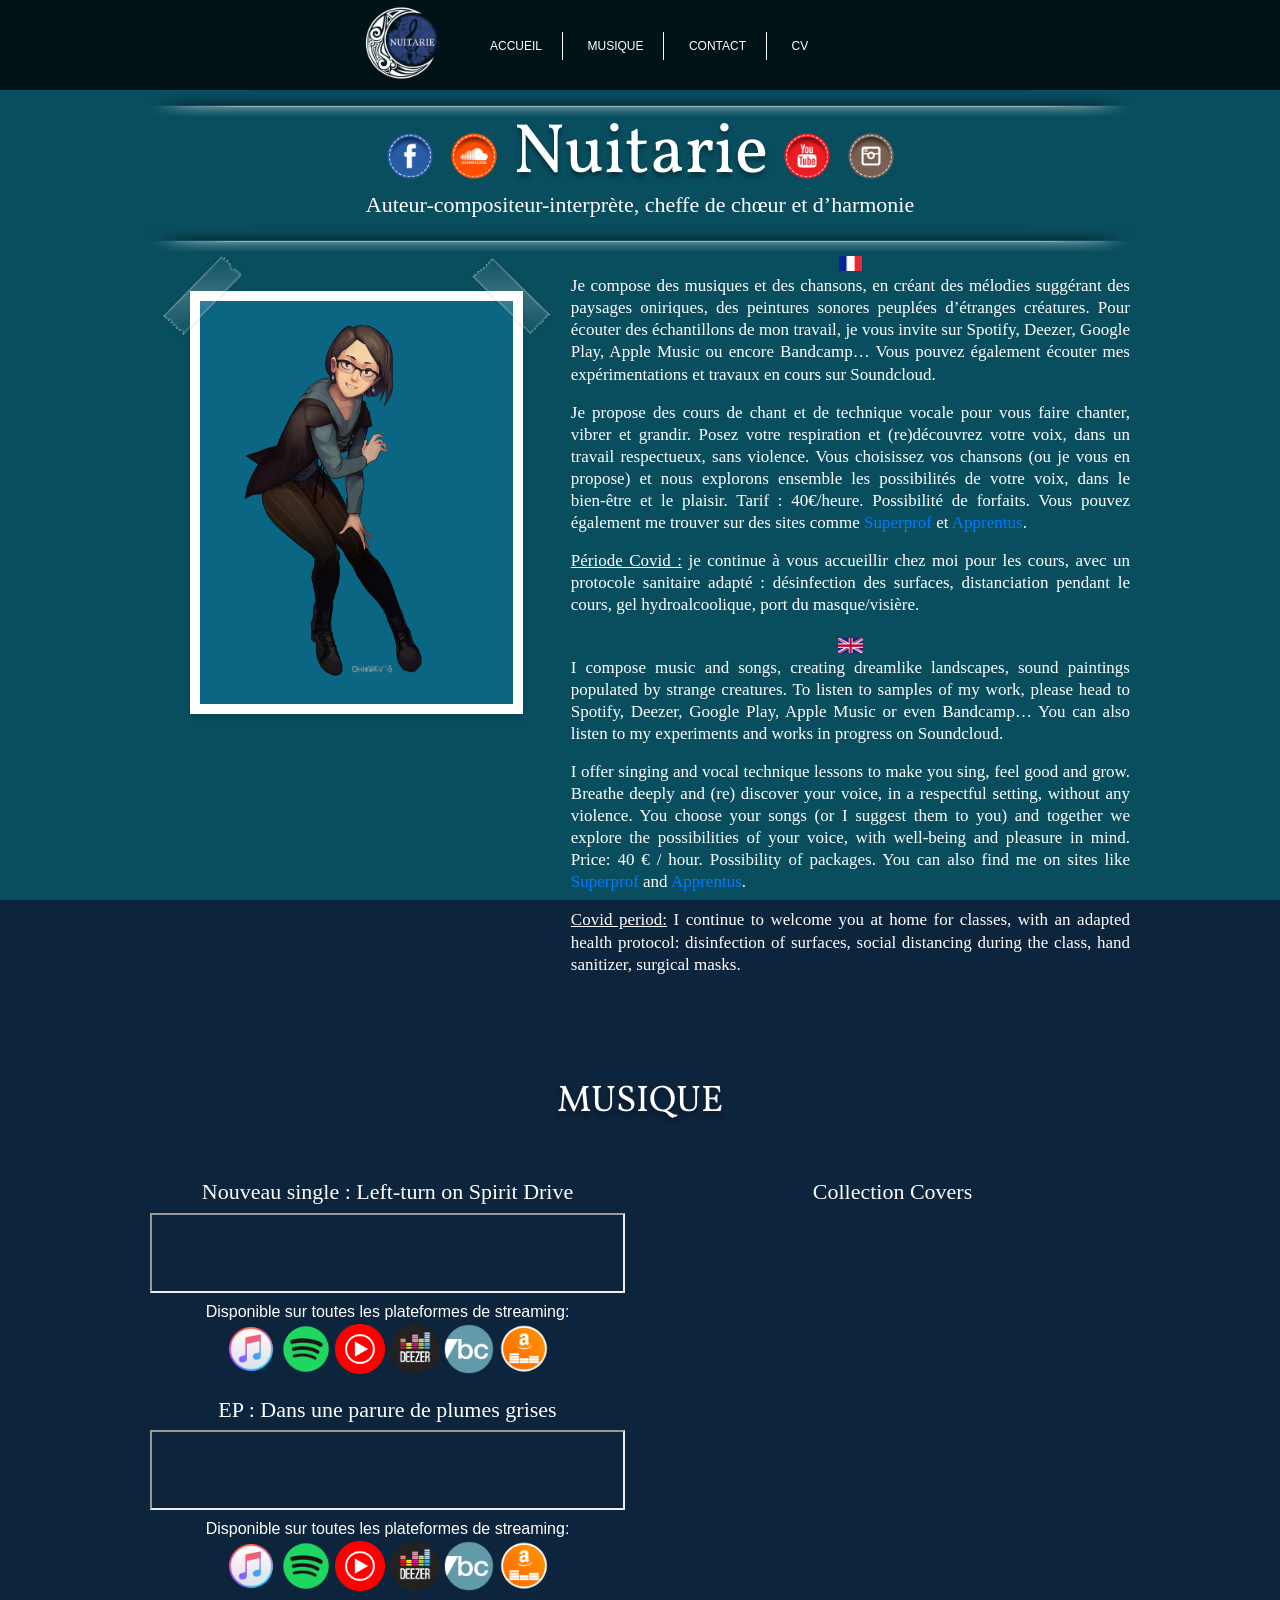
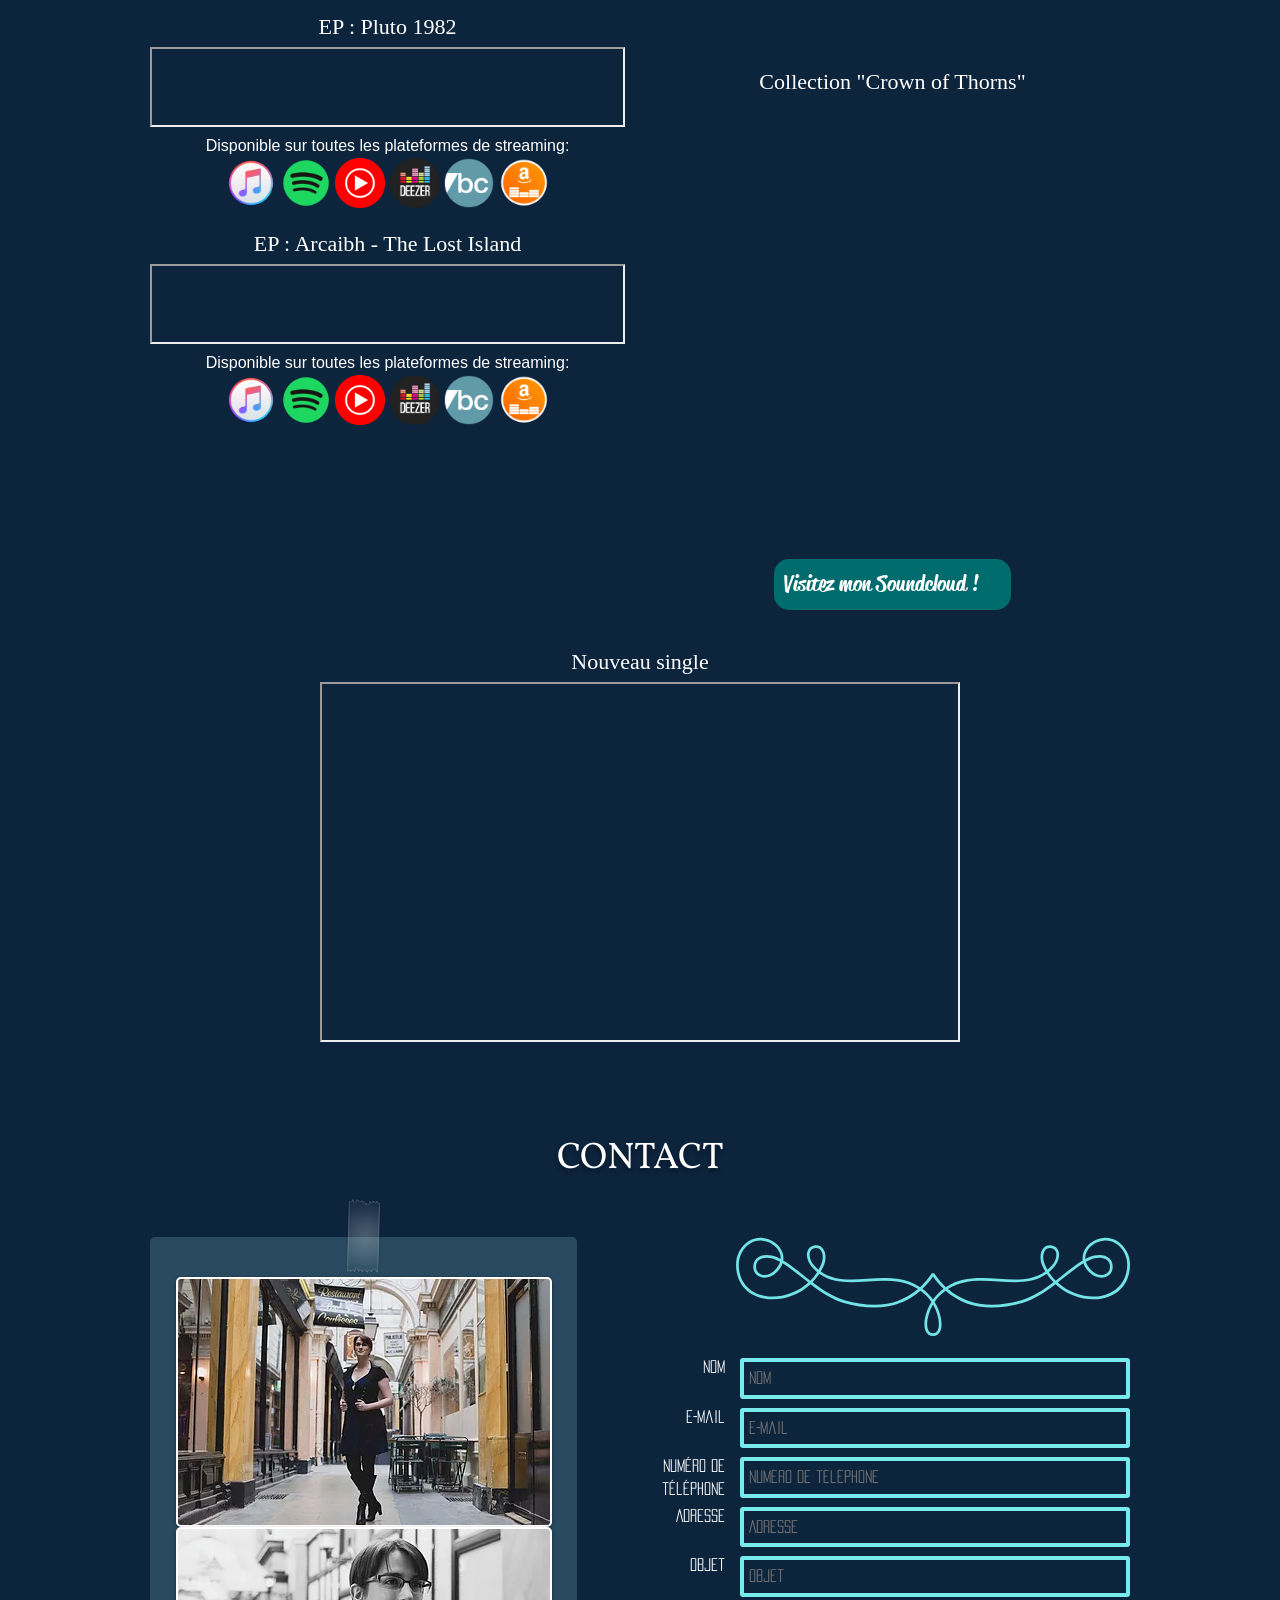
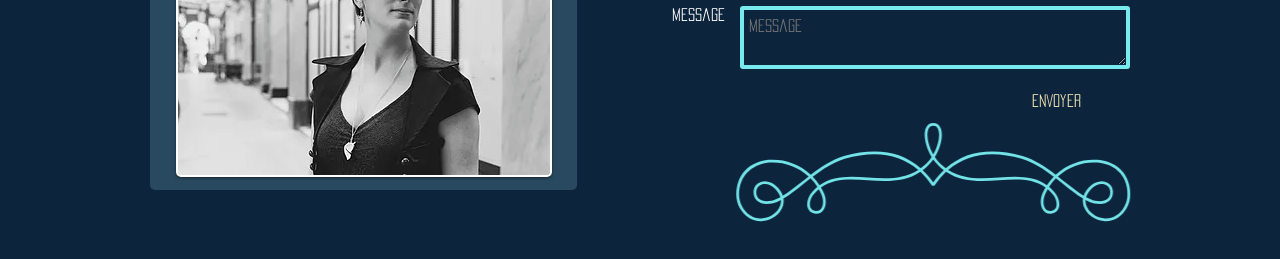
==== index.html @ c76d8396 "new: update page with 2021 information" ====
<!DOCTYPE html>
<html lang="fr">
  <head>
    <meta charset="utf-8">
    <title>Nuitarie - Auteur, compositrice, interprète, cheffe de chœur et d’harmonie</title>
    <!-- icon -->
    <link rel="icon" href="images/logo.png" />
    <!-- fonts -->
    <link rel="stylesheet" href="fonts.css">
    <link href="https://fonts.googleapis.com/css?family=Vollkorn&display=swap" rel="stylesheet">
    <!-- bootstrap -->
    <link href="https://cdnjs.cloudflare.com/ajax/libs/twitter-bootstrap/4.0.0-beta/css/bootstrap.css" rel="stylesheet"/>
    <script src="https://ajax.googleapis.com/ajax/libs/jquery/3.2.1/jquery.min.js"></script>
    <script src="https://cdnjs.cloudflare.com/ajax/libs/popper.js/1.12.3/umd/popper.min.js"></script>
    <script src="https://cdnjs.cloudflare.com/ajax/libs/twitter-bootstrap/4.0.0-beta/js/bootstrap.min.js"></script>
    <!-- style -->
    <link rel="stylesheet" href="site.css">
  </head>

  <body>
    <!-- BACKGROUND -->
    <div id="background"> 
      <video loop="loop" autoplay preload="auto" muted="">
        <source src="video.mp4">
      </video>
      <!-- Overlay to change video color -->
      <div class="overlay"></div>
    </div>

    <!-- HEADER -->
    <header id="header">
      <div class="header">
        <!-- title (logo) -->
        <div class="title">
          <!-- Logo -->
          <div class="logo"></div>
        </div>

        <nav>
          <div>
            <a class="nav" href="#home">ACCUEIL</a>
            <a class="nav" href="#music">MUSIQUE</a>
            <a class="nav" href="#contact">CONTACT</a>
            <a class="nav nav_last" href="" data-toggle="modal" data-target="#cv-modal">CV</a>
            <!--<a class="nav nav" href="#contact">CONTACT</a>-->
            <!--<a class="nav nav_last" href="" data-toggle="modal" data-target="#cours-modal">COURS DE CHANT</a>-->
          </div>
        </nav>
      </div>
    </header>

    <!-- BODY -->
    <div id="body">
      <!--- HOMEPAGE -->
      <div class="page" id="home">
        <hr>
        <h1>
          <a href="http://www.facebook.com/nuitarie" target="_blank">
            <img class="social-icon" alt="Facebook Social Icon" src="images/facebook.png">
          </a>
          <a href="https://soundcloud.com/nuitarie" target="_blank">
            <img class="social-icon" alt="SoundCloud Social Icon" src="images/soundcloud.png">
          </a>
          Nuitarie
          <a href="https://youtube.com/user/miracleworkerking" target="_blank">
            <img class="social-icon" alt="YouTube Icon" src="images/youtube.png">
          </a>
          <a href="https://instagram.com/nuitarie" target="_blank">
            <img class="social-icon" alt="Instagram Icon" src="images/instagram.png">
          </a>
        </h1>
        <h3>Auteur-compositeur-interprète, cheffe de chœur et d’harmonie</h3>
        <hr>
        <div class="row">
          <div class="col-md-5">
            <div title="Avatar réalisé par PirateCashoo" style="padding-top: 40px; padding-left: 40px;">
              <div class="avatar">
                <img alt="Nuitarie" src="images/nuitarie.png" height="100%">
              </div>
              <div class="avatar-scotch-left"></div>
              <div class="avatar-scotch-right"></div>
            </div>
          </div>
          <div class="col-md-7">
            <center><img alt="fr" src="images/fr.png" height="15"></center>
            <p>Je compose des musiques et des chansons, en créant des mélodies suggérant des paysages oniriques, des peintures sonores peuplées d’étranges créatures. Pour écouter des échantillons de mon travail, je vous invite sur Spotify, Deezer, Google Play, Apple Music ou encore Bandcamp… Vous pouvez également écouter mes expérimentations et travaux en cours sur Soundcloud.</p>

            <p>Je propose des cours de chant et de technique vocale pour vous faire chanter, vibrer et grandir. Posez votre respiration et (re)découvrez votre voix, dans un travail respectueux, sans violence. Vous choisissez vos chansons (ou je vous en propose) et nous explorons ensemble les possibilités de votre voix, dans le bien-être et le plaisir. Tarif : 40€/heure. Possibilité de forfaits. Vous pouvez également me trouver sur des sites comme <a href="https://www.superprof.fr/professeure-chant-huningue-donne-cours-chant-musique-specialite-musiques-actuelles.html">Superprof</a> et <a href="https://www.apprentus.fr/cours-particuliers/huningue/art-musique/solfege/singing-lessons-modern-music-vocal-coachin">Apprentus</a>.</p>
            <p><u>Période Covid :</u> je continue à vous accueillir chez moi pour les cours, avec un protocole sanitaire adapté : désinfection des surfaces, distanciation pendant le cours, gel hydroalcoolique, port du masque/visière.</p>
            <center><img alt="en" src="images/en.png" height="15"></center>
            <p>I compose music and songs, creating dreamlike landscapes, sound paintings populated by strange creatures. To listen to samples of my work, please head to Spotify, Deezer, Google Play, Apple Music or even Bandcamp… You can also listen to my experiments and works in progress on Soundcloud.</p>
            <p>I offer singing and vocal technique lessons to make you sing, feel good and grow. Breathe deeply and (re) discover your voice, in a respectful setting, without any violence. You choose your songs (or I suggest them to you) and together we explore the possibilities of your voice, with well-being and pleasure in mind. Price: 40 € / hour. Possibility of packages. You can also find me on sites like <a href="https://www.superprof.fr/professeure-chant-huningue-donne-cours-chant-musique-specialite-musiques-actuelles.html">Superprof</a> and <a href="https://www.apprentus.fr/cours-particuliers/huningue/art-musique/solfege/singing-lessons-modern-music-vocal-coachin">Apprentus</a>.</p>

             <p><u>Covid period:</u> I continue to welcome you at home for classes, with an adapted health protocol: disinfection of surfaces, social distancing during the class, hand sanitizer, surgical masks.</p>
          </div>
        </div>
      </div>

      <!--- MUSIC -->
      <div class="page" id="music">
        <h2>MUSIQUE</h2>
        <div class="row">
          <div class="col-md-6">
            <h3>Nouveau single : Left-turn on Spirit Drive</h3>
            <iframe src="https://open.spotify.com/embed?uri=spotify:track:2X0S6AJkY3b5uBPedlK0Sv&theme=white" width="475" height="80" frameborder="1" allowtransparency="true" allow="encrypted-media"></iframe>
            <center>
              Disponible sur toutes les plateformes de streaming:<br>
              <a href="https://music.apple.com/fr/album/left-turn-on-spirit-drive-single/1590537885">
                <img alt="ITunes" src="images/itunes.png" width="50px" height="50px">
              </a>
              <a href="https://open.spotify.com/track/2X0S6AJkY3b5uBPedlK0Sv">
                <img alt="Spotify" src="images/spotify.png" width="50px" height="50px">
              </a>
              <a href="https://music.youtube.com/watch?v=D-Bt3MdRLa8">
                <img alt="YouTube Music" src="images/youtube-music.png" width="50px" height="50px">
              </a>
              <a href="https://www.deezer.com/fr/album/265920272">
                <img alt="Deezer" src="images/deezer.png" width="50px" height="50px">
              </a>
              <a href="https://nuitarie.bandcamp.com/track/left-turn-on-spirit-drive">
                <img alt="Bandcamp" src="images/bandcamp.png" width="50px" height="50px">
              </a>
              <a href="https://www.amazon.com/dp/B09JKNRKFW/">
                <img alt="Amazon Music" src="images/amazon.png" width="50px" height="50px">
              </a>
            </center>
            <br>
            <h3>EP : Dans une parure de plumes grises</h3>
            <iframe src="https://open.spotify.com/embed?uri=spotify:album:5xyY8kfnR0Ol3n7wZlBhJm&theme=white" width="475" height="80" frameborder="1" allowtransparency="true" allow="encrypted-media"></iframe>
            <center>
              Disponible sur toutes les plateformes de streaming:<br>
              <a href="https://music.apple.com/fr/album/dans-une-parure-de-plumes-grises-ep/1519531914">
                <img alt="ITunes" src="images/itunes.png" width="50px" height="50px">
              </a>
              <a href="https://open.spotify.com/album/5xyY8kfnR0Ol3n7wZlBhJm">
                <img alt="Spotify" src="images/spotify.png" width="50px" height="50px">
              </a>
              <a href="https://music.youtube.com/playlist?list=OLAK5uy_mMh3gpKuw8WHR3BP-GJD-ZRCOOg518gKM">
                <img alt="YouTube Music" src="images/youtube-music.png" width="50px" height="50px">
              </a>
              <a href="https://www.deezer.com/fr/album/155768242">
                <img alt="Deezer" src="images/deezer.png" width="50px" height="50px">
              </a>
              <a href="https://nuitarie.bandcamp.com/album/dans-une-parure-de-plumes-grises">
                <img alt="Bandcamp" src="images/bandcamp.png" width="50px" height="50px">
              </a>
              <a href="https://www.amazon.com/gp/product/B08BJ68B8C/">
                <img alt="Amazon Music" src="images/amazon.png" width="50px" height="50px">
              </a>
            </center>
            <br>
            <h3>EP : Pluto 1982</h3>
            <iframe src="https://open.spotify.com/embed?uri=spotify:album:03zexZdmhijf31yIxVBt80&theme=white" width="475" height="80" frameborder="1" allowtransparency="true" allow="encrypted-media"></iframe>
            <center>
              Disponible sur toutes les plateformes de streaming:<br>
              <a href="https://music.apple.com/fr/album/pluto-1982-single/1454810119">
                <img alt="ITunes" src="images/itunes.png" width="50px" height="50px">
              </a>
              <a href="https://open.spotify.com/album/03zexZdmhijf31yIxVBt80">
                <img alt="Spotify" src="images/spotify.png" width="50px" height="50px">
              </a>
              <a href="https://music.youtube.com/playlist?list=OLAK5uy_kVUC7PsSWZQiDYGpmx9gMfLCPaCjgdqcE">
                <img alt="YouTube Music" src="images/youtube-music.png" width="50px" height="50px">
              </a>
              <a href="https://www.deezer.com/fr/album/88805322">
                <img alt="Deezer" src="images/deezer.png" width="50px" height="50px">
              </a>
              <a href="https://nuitarie.bandcamp.com/album/pluto-1982">
                <img alt="Bandcamp" src="images/bandcamp.png" width="50px" height="50px">
              </a>
              <a href="https://www.amazon.com/Pluto-1982-Nuitarie/dp/B07P6RM67M">
                <img alt="Amazon Music" src="images/amazon.png" width="50px" height="50px">
              </a>
            </center>
            <br>
            <h3>EP : Arcaibh - The Lost Island</h3>
            <iframe src="https://open.spotify.com/embed?uri=spotify:album:7vbRXRZjBaFZHhxzicrio2&theme=white" width="475" height="80" frameborder="1" allowtransparency="true" allow="encrypted-media"></iframe>
            <center>
              Disponible sur toutes les plateformes de streaming:<br>
              <a href="https://itunes.apple.com/fr/album/arcaibh-the-lost-island-ep/1365507014">
                <img alt="ITunes" src="images/itunes.png" width="50px" height="50px">
              </a>
              <a href="https://open.spotify.com/album/7vbRXRZjBaFZHhxzicrio2">
                <img alt="Spotify" src="images/spotify.png" width="50px" height="50px">
              </a>
              <a href="https://music.youtube.com/playlist?list=OLAK5uy_nzJ5J1vmqc4EnRW-qCRx5YOsFp9mQd6Vc">
                <img alt="YouTube Music" src="images/youtube-music.png" width="50px" height="50px">
              </a>
              <a href="https://www.deezer.com/fr/album/60096292">
                <img alt="Deezer" src="images/deezer.png" width="50px" height="50px">
              </a>
              <a href="https://nuitarie.bandcamp.com/album/arcaibh-the-lost-island">
                <img alt="Bandcamp" src="images/bandcamp.png" width="50px" height="50px">
              </a>
              <a href="https://www.amazon.fr/Arcaibh-Lost-Island-Nuitarie/dp/B07BSRR1M2">
                <img alt="Amazon Music" src="images/amazon.png" width="50px" height="50px">
              </a>
            </center>
          </div>
          <div class="col-md-6">
            <h3>Collection Covers</h3>
            <iframe width="100%" height="450" scrolling="no" frameborder="no" allow="autoplay" src="https://w.soundcloud.com/player/?url=https%3A//api.soundcloud.com/playlists/576955974&color=%23ff5500&auto_play=false&hide_related=false&show_comments=true&show_user=true&show_reposts=false&show_teaser=true"></iframe>
            <h3>Collection "Crown of Thorns"</h3>
            <iframe width="100%" height="450" scrolling="no" frameborder="no" allow="autoplay" src="https://w.soundcloud.com/player/?url=https%3A//api.soundcloud.com/playlists/929180185&color=%23ff5500&auto_play=false&hide_related=false&show_comments=true&show_user=true&show_reposts=false&show_teaser=true"></iframe>
            <a href="https://soundcloud.com/nuitarie" target="_blank" class="soundcloud-button">Visitez mon Soundcloud !</a>
          </div>
        </div>
        <div class="row">
          <div class="col-md-12 covers">
            <h3>Nouveau single</h3>
            <div>
              <iframe class="youtube" src="https://www.youtube.com/embed/gut6V-6oPI8" allowfullscreen=""></iframe>
            </div>
          </div>
        </div>
      </div>

      <!--- CONTACT -->
      <div class="page" id="contact">
        <h2>CONTACT</h2>
        <div class="row">
          <div class="col-md-6">
            <div class="contact-photos-frame">
              <div class="contact-photo">
                <img alt="Photo 1" src="images/photo1.png">
              </div>
              <div class="contact-photo">
                <img alt="Photo 2" src="images/photo2.png">
              </div>
              <div class="contact-photos-scotch"></div>
            </div>
          </div>
          <div class="col-md-6">
            <div class="rosace">
              <img src="images/rosace.svg" alt="Rosace">
            </div>
            <div class="contact-form">
              <form method="post" action="https://formspree.io/contact@nuitarie.eu">
                <ul>
                  <li>
                    <label>Nom</label>
                    <input type="text" name="Nom" placeholder="Nom">
                  </li>
                  <li>
                    <label>E-mail</label>
                    <input type="text" name="E-mail" placeholder="E-mail">
                  </li>
                  <li>
                    <label>Numéro de téléphone</label>
                    <input type="tel" name="Numéro de téléphone" placeholder="Numéro de téléphone" >
                  </li>
                  <li>
                    <label>Adresse</label>
                    <input type="text" name="Adresse" placeholder="Adresse">
                  </li>
                  <li>
                    <label>Objet</label>
                    <input type="text" name="Objet" placeholder="Objet">
                  </li>
                  <li>
                    <label>Message</label>
                    <textarea name="Message" placeholder="Message"></textarea>
                  </li>
                  <li>
                    <input type="submit" value="Envoyer">
                  </li>
                </ul>
              </form>
            </div>
            <div class="rosace" style="transform: rotate(180deg) translateZ(0px); clear: both;">
                <img src="images/rosace.svg" alt="Rosace">
            </div>
          </div>
        </div>
      </div>
    </div>

    <!-- Modal -->
    <div class="container">
      <div class="modal fade" id="cv-modal" tabindex="-1" role="dialog" aria-labelledby="cvModalLabel" aria-hidden="true">
        <div class="modal-dialog" role="document">
          <div class="modal-content">
            <div class="modal-header">
              <h5 class="modal-title" id="cvModalLabel"></h5>
              <button type="button" class="close" data-dismiss="modal" aria-label="Close">
                <span aria-hidden="true">&times;</span>
              </button>
            </div>
            <div class="modal-body">
              <h3>CV</h3>
              <div class="container">
                <iframe src="cv.pdf" width="100%" height="480" frameborder="1"></iframe>
              </div>
            </div>
          </div>
        </div>
      </div>
    </div>

    <div class="container">
      <div class="modal fade" id="cours-modal" tabindex="-1" role="dialog" aria-labelledby="coursModalLabel" aria-hidden="true">
        <div class="modal-dialog" role="document">
          <div class="modal-content">
            <div class="modal-header">
              <h5 class="modal-title" id="coursModalLabel"></h5>
              <button type="button" class="close" data-dismiss="modal" aria-label="Close">
                <span aria-hidden="true">&times;</span>
              </button>
            </div>
            <div class="modal-body">
              <h3>
                Cours de chant
                <br>
                Technique et coaching vocal en musiques actuelles
              </h3>
              <div class="container">
                <div class="row">
                  <div class="col-md-8 nopadding"><img src="images/modal4.jpg"></div>
                  <div class="col-md-4 nopadding">
                    <div class="short-div nopadding"><img src="images/modal2.jpg"></div>
                    <div class="short-div nopadding"><img src="images/modal3.jpg"></div>
                  </div>
                </div>
                <div class="row">
                  <div class="col-md-4 nopadding"><img src="images/modal1.jpg"></div>
                  <div class="col-md-8 padding30">
                    <h5>Épanouissez votre chant !</h5>
                    <p>
                    Je vous propose des cours de chant et de technique vocale, où je
                    privilégie la motivation et le plaisir, donc la pratique de chansons
                    choisies par les élèves ou que je propose pour fournir un support
                    actuel et dynamique. À partir de ce terreau adapté à chacun, on
                    construit ensemble une pratique rigoureuse et permettant de
                    s’épanouir et de se développer.<br>
                    Diplômée d’un Master des Métiers de l’Enseignement, j’ai suivi les
                    cours du Studio des Variétés à Paris. Je préside le groupe vocal
                    <a href="http://negitachi.fr" target="_blank">Negitachi</a>, chœur de
                    référence pour le répertoire geek en région parisienne. J’interviens
                    également dans <a href="http://www.ecoledemusiqueallegria.eu/" target="_blank">
                    l’école de musique Allegria</a> (Pascale Tachot) à
                    Neuilly-sur-Seine.
                    </p>
                    <p>
                    Tarif : 50€ de l’heure (CESU accepté).<br>
                    Les cours peuvent également être collectifs (jusqu’à 3 élèves), et les
                    tarifs s’adaptent. Des forfaits sont également possibles.<br>
                    Contactez-moi pour en savoir plus !<br>
                    <a href="mailto:contact@nuitarie.eu">contact@nuitarie.eu</a>
                    </p>
                  </div>
                </div>
              </div>
            </div>
          </div>
        </div>
      </div>
    </div>
  </body>
</html>
---- fonts.css ----
@font-face {
  font-family: "Pacifica-W00-Condensed";
  src: url("fonts/6849614c-986c-45b1-a1a7-39c891759bb9.woff") format("woff");
}

@font-face {
  font-family: "Droid-Serif-W01-Regular";
  src: url("fonts/83ae2051-dcdd-4931-9946-8be747a40d00.woff") format("woff");
}

@font-face {
  font-family: "ReklameScriptW00-Medium";
  src: url("fonts/05b176f5-c622-4c35-af98-c0c056dd5b66.woff") format("woff");
}

@font-face {
  font-family: "ReklameScriptW00-Medium";
  src: url("fonts/05b176f5-c622-4c35-af98-c0c056dd5b66.woff") format("woff");
}

@font-face {
  font-family: "GlacialIndifference-Regular"
  src: url("fonts/GlacialIndifference-Regular.otf") format("truetype");
}
---- site.css ----
body {
  font-family: Arial, Helvetica, sans-serif;
  color: white;
  background-color: #0d243d;
}

#background {
  position: fixed;
  left: 0px;
  top: 0px;
  height: 100%;
  width:100%;
}

#background div.overlay {
  object-fit: cover;
  position:absolute;
  top:0;
  width:100%;
  height:100%;
  background-color:rgba(2, 176, 173, 0.3);
}

#background video {
  object-fit:cover;
  position: absolute;
  left: 0px;
  top: 0px;
  background-attachement: fixed;
  width: 100%;
  height: 100%;
}

#header {
  position: fixed;
  top: 0px;
  left: 0px;
  right: 0px;
  height: 90px;
  background-color: rgba(0, 0, 0, 0.75);
  z-index: 9999;
}

#header div.header {
  position: relative;
  margin-left: auto;
  margin-right: auto;
  width: 980px;
  height: 90px;
}

#header div.title {
  left: 200px;
  position: absolute;
  top: 8px;
}

#header h2 {
  font-style: normal;
  font-variant-ligatures: normal;
  font-variant-caps: normal;
  font-variant-numeric: normal;
  font-weight: normal;
  font-stretch: normal;
  font-size: 25px;
  font-family: 'Vollkorn', serif;
  position: absolute;
  left: 37px;
  top: 22px;
}

header div.logo {
  background-image: url(images/logo.png);
  background-size: contain;
  background-repeat: no-repeat;
  background-color:transparent;
  position:absolute;
  top:-15px;
  right:0;
  bottom:0;
  left:0;
  width: 100px;
  height: 100px;
}

nav {
  left: 320px;
  position: absolute;
  top: 32px;
}

nav>div {
  left: 150px;
  display: inline-block;
}

a.nav {
  color: white;
  text-decoration: none;
  display: inherit;
  border-right: 1px solid white;
  padding-top: 2px;
  padding-bottom: 2px;
  font-style: normal;
  font-variant-ligatures: normal;
  font-variant-caps: normal;
  font-variant-numeric: normal;
  font-weight: normal;
  font-stretch: normal;
  font-size: 12px;
  font-family: "Open Sans", sans-serif;
  padding-left: 20px;
  padding-right: 20px;
  padding-top: 5px;
  padding-bottom: 5px;
}

a.nav_last {
  border-right: 0px;
}

#body {
  width: 980px;
  height: auto;
  position: relative;
  margin-top: 0px;
  margin-right: auto;
  margin-bottom: 0px;
  margin-left: auto;
}

#body hr {
  position: relative;
  background-image: url(images/fade_line.png);
  background-position: 0 -29px;
  height: 25px;
  margin: 0 100px;
}

#body hr:before {
  position: absolute;
  display: inline-block;
  background-image: url(images/fade_line.png);
  background-position: 0px 0px;
  left: -100px;
  width: 100px;
  height: 25px;
  content: "";
}

#body hr:after {
  position: absolute;
  display: inline-block;
  background-image: url(images/fade_line.png);
  background-position: 100% 0px;
  width: 100px;
  right: -100px;
  height: 25px;
  content: "";
}

#body h1 {
  font-style: normal;
  font-variant-ligatures: normal;
  font-variant-caps: normal;
  font-variant-numeric: normal;
  font-weight: normal;
  font-stretch: normal;
  font-size: 70px;
  font-family: 'Vollkorn', serif;
  
  margin: 0px;
  line-height: 1.1em;
  text-align: center;
  text-shadow: rgba(0, 0, 0, 0.4) 0px 4px 5px;
}

#body h1 a {
  text-decoration: none;
}

.social-icon {
  width: 50px;
  height: 50px;
}

#body h3 {
  font-style: normal;
  font-variant-ligatures: normal;
  font-variant-caps: normal;
  font-variant-numeric: normal;
  font-weight: normal;
  font-stretch: normal;
  font-size: 22px;
  line-height: 1.1em;
  font-family:GlacialIndifference-Regular;

  margin-top: 0px;
  text-align:center;
}

#body h4 {
  text-decoration:underline;
  color:#A4F3F6;
  font-style: normal;
  font-variant-ligatures: normal;
  font-variant-caps: normal;
  font-variant-numeric: normal;
  font-weight: bold;
  font-stretch: normal;
  font-size: 16px;
  line-height: 1.3em;
  font-family: "Open Sans", sans-serif;
}

#body h6 {
  text-align:center;
  font-style: normal;
  font-variant-ligatures: normal;
  font-variant-caps: normal;
  font-variant-numeric: normal;
  font-weight: bold;
  font-stretch: normal;
  font-size: 18px;
  line-height: 1.3em;
  padding-top: 50px;
  margin-bottom: 50px;
  font-family:GlacialIndifference-Regular;
}

#body p {
  text-align:justify;
  font-family: GlacialIndifference-Regular;
  font-style: normal;
  font-variant-ligatures: normal;
  font-variant-caps: normal;
  font-variant-numeric: normal;
  font-weight: normal;
  font-stretch: normal;
  font-size: 17px;
  line-height: 1.3em;
}

div.page h2 {
  text-align: center;
  font-size: 37px;
  text-shadow: rgba(0, 0, 0, 0.4) 0px 4px 5px;
  font-family: 'Vollkorn', serif;
  font-style: normal;
  font-variant-ligatures: normal;
  font-variant-caps: normal;
  font-variant-numeric: normal;
  font-weight: normal;
  font-stretch: normal;
  line-height: 1.1em;
  padding-bottom: 50px;
}

div.page {
  min-height: calc(100vh - 90px);
  padding-top: 90px;
}

.avatar {
  display:block;
  border-radius:0;
  box-shadow:0 2px 5px rgba(0, 0, 0, 0.15);
  overflow:hidden;
  border:10px solid rgba(255, 255, 255, 1);
  position:relative;
  width: 333px;
  height: 423px;
  background-color: rgba(13, 130, 170, 0.47);
}
.avatar-scotch-left {
  position:relative;
  display:inline-block;
  background-image:url(images/scotchl.png);
  background-repeat:no-repeat;
  width:85px;
  height:86px;
  left:-30px;
  top: -460px;
}
.avatar-scotch-right {
  position:relative;
  display:inline-block;
  background-image:url(images/scotchr.png);
  background-repeat:no-repeat;
  width:85px;
  height:86px;
  top:-460px;
  right:-30px;
  left: 190px;
}

.soundcloud-button {
  display: block;
  padding: 10px;
  border-radius: 15px;
  transition: border-color 0.4s ease 0s, background-color 0.4s ease 0s;
  background: rgba(0, 108, 109, 1) url(images/shiny1button_bg.png) 50% 50% repeat-x;
  border: solid rgba(0, 77, 78, 1) 0px;
  width: 50%;
  margin-left: auto;
  margin-right: auto;
  font: normal normal normal 22px/1.4em reklamescriptw00-medium,cursive;
  color: white;
}

.covers {
  padding-top: 40px;
}

.covers div {
  text-align:center;
  margin-right:auto;
  margin-left:auto;
}

iframe.youtube {
  width: 50vw;
  height: 28.125vw;
}

iframe.soundcloud {
  width: 100%;
  height: 152px;
}

.game {
  display: block;
  border-radius: 0;
  border: 2px solid rgba(255, 255, 255, 1);
  position: relative;
  transform: rotate(25deg) translateZ(0px);
  width: 262px;
  margin-top: 60px;
  margin-left: 80px;
}

.game-scotch-left {
  position: absolute;
  display: inline-block;
  background-image: url(images/scotchl.png);
  background-repeat: no-repeat;
  width: 85px;
  height: 86px;
  top: -20px;
  left: -30px;
}

.game-scotch-right {
  position: absolute;
  display: inline-block;
  background-image: url(images/scotchr.png);
  background-repeat: no-repeat;
  width: 85px;
  height: 86px;
  top: -20px;
  right: -30px;
}

.link {
  display: block;
  box-shadow: 0 2px 5px rgba(0, 0, 0, 0.15);
  border: 2px solid rgba(255, 255, 255, 1);
  border-radius: calc(0px - 2px);
  transform: rotate(335deg) translateZ(0px);
  margin-left: 80px;
  background-color: rgba(24, 90, 16, 0.52);
  position:relative;
  width: 147px;
  height:179px;
}

.link-scotch-left {
  position: absolute;
  display: inline-block;
  background-image: url(images/scotchl.png);
  background-repeat: no-repeat;
  width: 85px;
  height: 86px;
  top: -20px;
  left: -30px;
}

.link-scotch-right {
  position: absolute;
  display: inline-block;
  background-image: url(images/scotchr.png);
  background-repeat: no-repeat;
  width: 85px;
  height: 86px;
  top: -20px;
  right: -30px;
}


.contact-photos-scotch {
  position: absolute;
  display: inline-block;
  background: url(images/scotchvertical.png) no-repeat;
  width: 42px;
  height: 86px;
  top: -43px;
  left: 50%;
  margin-left: -21px;
}

.contact-photos-frame {
  border: 0px solid rgba(50, 65, 88, 1);
  background-color: rgba(164, 243, 246, 0.18);
  border-radius: 5px;
  width: 427px;
  position: absolute;
  height: 553px;
  padding-top: 40px;
  padding-bottom: 20px;
}

.contact-photo {
  display: block;
  border-radius: 5px;
  box-shadow: 0 1px 3px rgba(0, 0, 0, 0.5);
  background-color: rgba(255, 255, 255, 1);
  border: 2px solid rgba(255, 255, 255, 1);
  overflow: hidden;
  position: relative;
  width: 376px;
  height: 250px;
  margin-left: auto;
  margin-right: auto;
}

.rosace {
  margin-left: auto;
  margin-right: 0px;
  width: 83%
}

.rosace img {
  width: 100%;
}

/* Form */
.contact-form {
  margin-top: 20px;
  margin-bottom: 40px;
}

.contact-form ul {
  display: table;
  vertical-align: top;
  width: 100%;
  padding-left: 0px;
}

.contact-form li {
  display: table-row;
  min-width: 100%;
}

.contact-form input, .contact-form textarea {
  -webkit-appearance: none;
  -moz-appearance: none;
  border: 4px solid rgba(118, 234, 237, 1);
  box-sizing: border-box;
  color: #FFFFFF;
  border-radius: 3px;
  background-color: transparent;
  font: normal normal normal 16px/1.4em pacifica-w00-condensed,fantasy;
  padding: 5px;
  width: 100%;
  margin: 2px 0 7px 0;
}

.contact-form label {
  box-sizing: border-box;
  color: #FFFFFF;
  font: normal normal normal 16px/1.4em pacifica-w00-condensed,fantasy;
  display: table-cell;
  vertical-align: top;
  width: 85px;
  padding: 0 15px 5px 0;
  text-align: right;
}

.contact-form input[type="submit"] {
  border-radius: 3px;
  background-color: transparent;
  font: normal normal normal 16px/1.4em pacifica-w00-condensed,fantasy;
  border: 0;
  color: #F7EAB3;
  cursor: pointer;
  display: inline-block;
  max-width: 35%;
  padding: 5px;
  vertical-align: top;
  position: absolute;
  right: 0;
  white-space: nowrap;
}

.contact-form span {
  padding-right: 10px;
}

#cv-modal {
  top: 100px;
}

#cv-modal .modal-header {
  padding: 5px;
}

#cv-modal .modal-dialog {
  width: 980px;
  max-width: unset;
}

#cv-modal .modal-body {
  color: black;
  border: 1px solid black;
  margin: 10px;
  padding: 10px;
}

#cv-modal .modal-body h3 {
  width: 100%;
  color: white;
  background: radial-gradient(at top, #05dee6, #065778);
  text-align: center;
  padding: 30px;
  font-family: 'Vollkorn', serif;
}

#cv-modal .modal-body img {
  width: 100%;
}

#cv-modal .modal-body .nopadding {
  padding: 0px;
}

#cv-modal .modal-body .padding30 {
  padding: 30px;
}

#cours-modal {
  top: 100px;
}

#cours-modal .modal-header {
  padding: 5px;
}

#cours-modal .modal-dialog {
  width: 980px;
  max-width: unset;
}

#cours-modal .modal-body {
  color: black;
  border: 1px solid black;
  margin: 10px;
  padding: 10px;
}

#cours-modal .modal-body h3 {
  width: 100%;
  color: white;
  background: radial-gradient(at top, #05dee6, #065778);
  text-align: center;
  padding: 30px;
  font-family: pacifica-w00-condensed,fantasy;
}

#cours-modal .modal-body img {
  width: 100%;
}

#cours-modal .modal-body .nopadding {
  padding: 0px;
}

#cours-modal .modal-body .padding30 {
  padding: 30px;
}
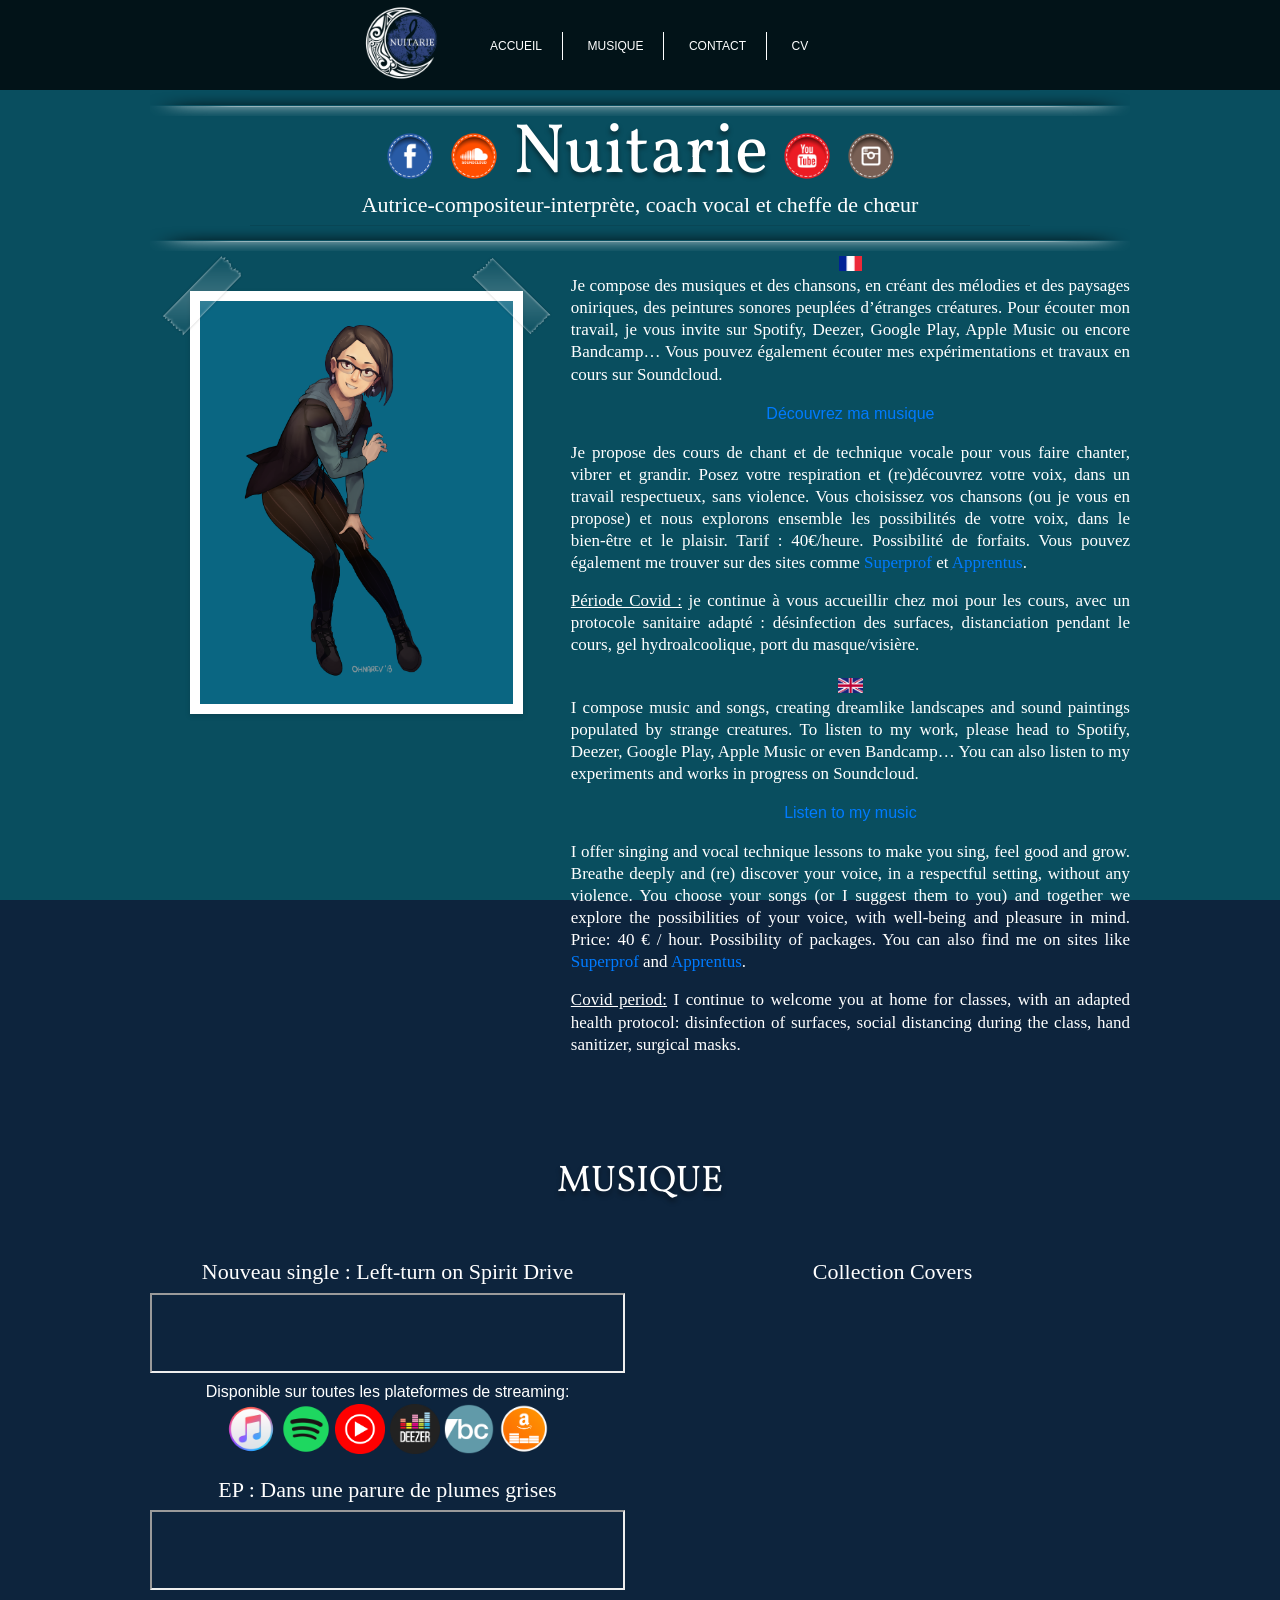
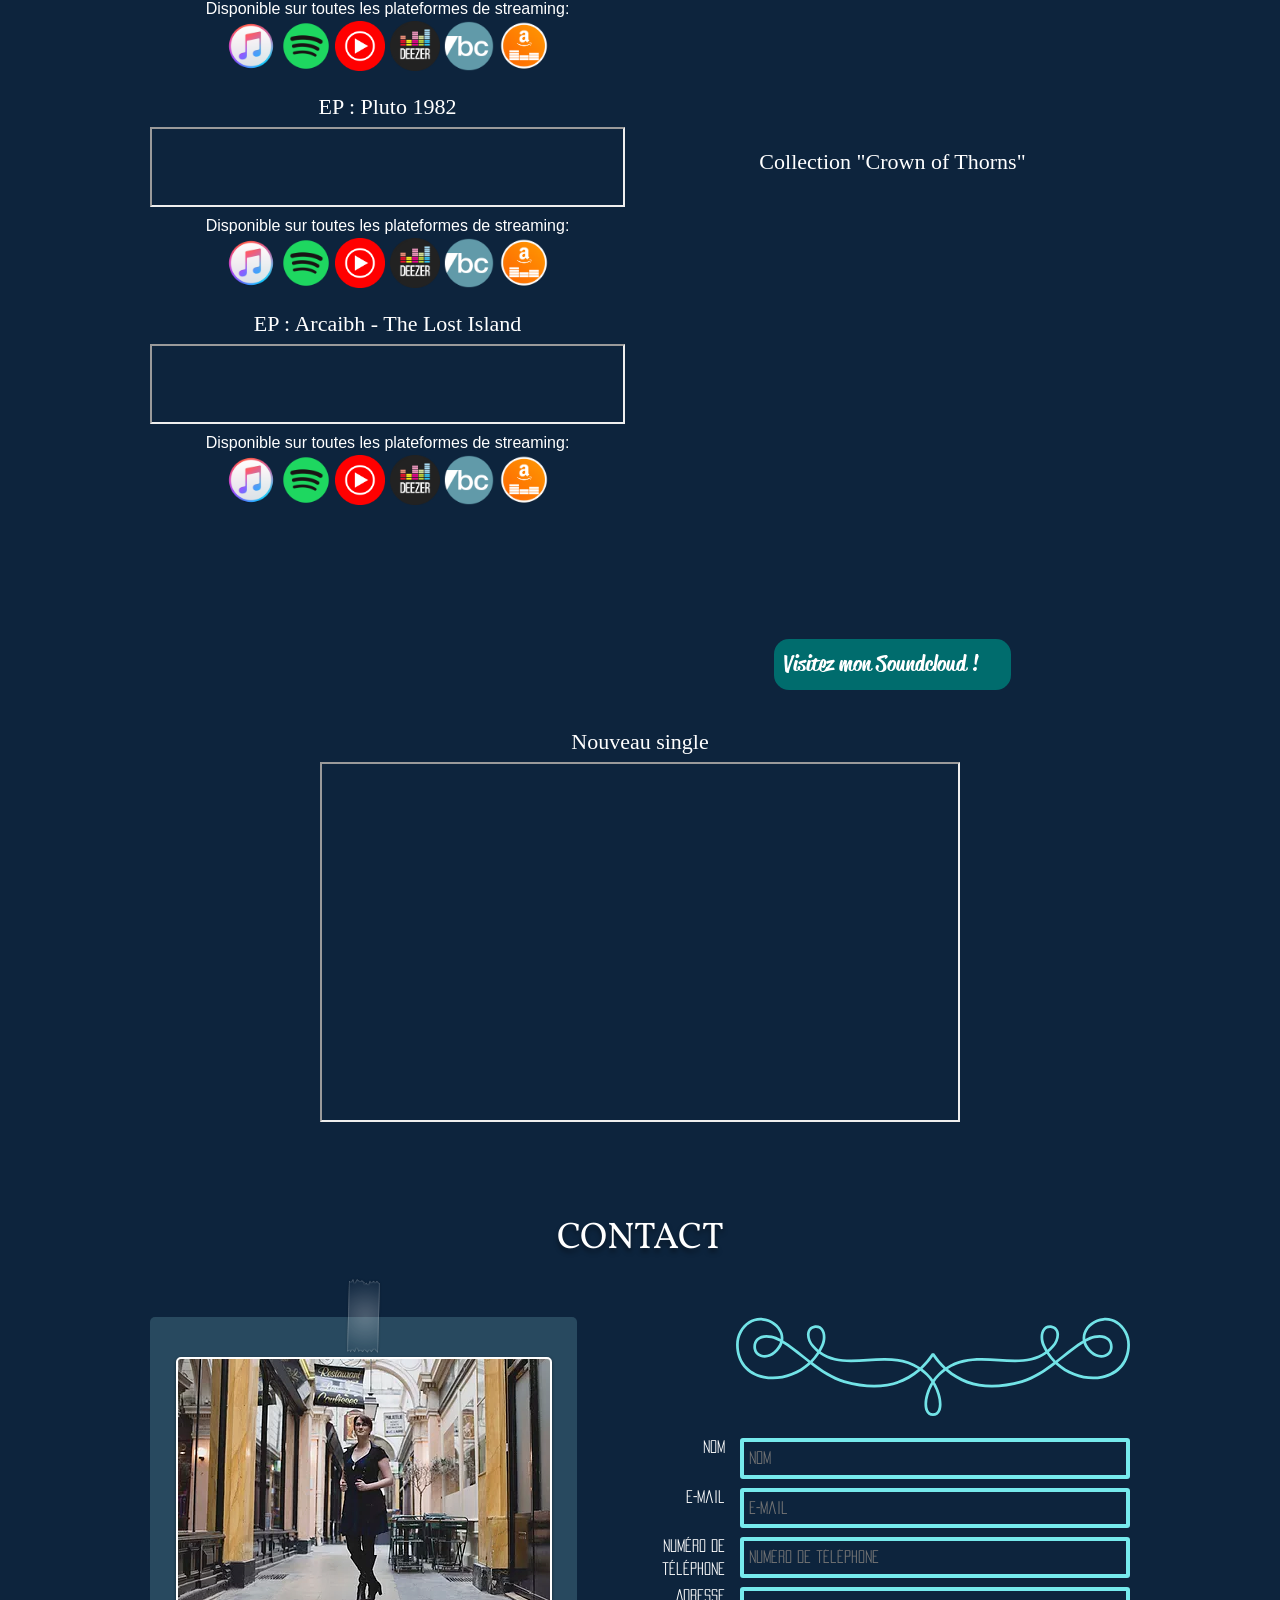
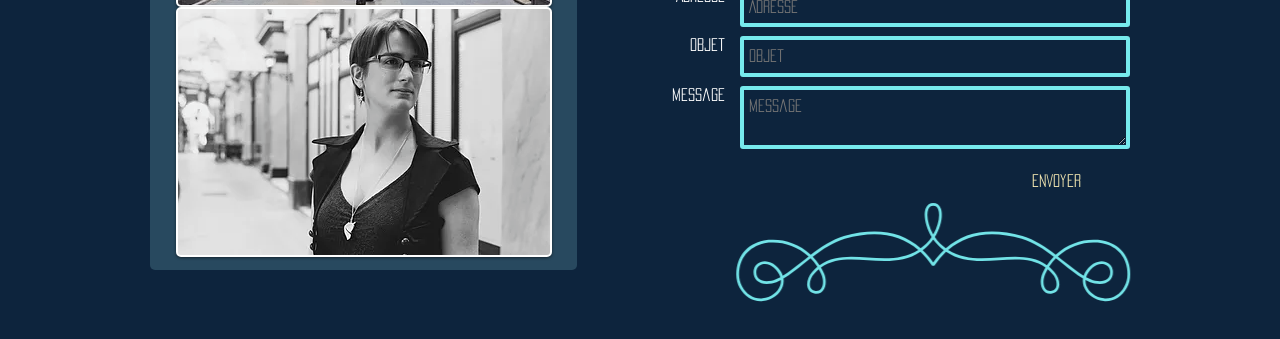
==== commit 38017e24: "fix: a few paragraphs" ====
--- a/index.html
+++ b/index.html
@@ -2,7 +2,7 @@
 <html lang="fr">
   <head>
     <meta charset="utf-8">
-    <title>Nuitarie - Auteur, compositrice, interprète, cheffe de chœur et d’harmonie</title>
+    <title>Nuitarie - Autrice, compositrice, interprète, coach vocal et cheffe de chœur</title>
     <!-- icon -->
     <link rel="icon" href="images/logo.png" />
     <!-- fonts -->
@@ -69,7 +69,7 @@
             <img class="social-icon" alt="Instagram Icon" src="images/instagram.png">
           </a>
         </h1>
-        <h3>Auteur-compositeur-interprète, cheffe de chœur et d’harmonie</h3>
+        <h3>Autrice-compositeur-interprète, coach vocal et cheffe de chœur</h3>
         <hr>
         <div class="row">
           <div class="col-md-5">
@@ -83,12 +83,14 @@
           </div>
           <div class="col-md-7">
             <center><img alt="fr" src="images/fr.png" height="15"></center>
-            <p>Je compose des musiques et des chansons, en créant des mélodies suggérant des paysages oniriques, des peintures sonores peuplées d’étranges créatures. Pour écouter des échantillons de mon travail, je vous invite sur Spotify, Deezer, Google Play, Apple Music ou encore Bandcamp… Vous pouvez également écouter mes expérimentations et travaux en cours sur Soundcloud.</p>
-
+            <p>Je compose des musiques et des chansons, en créant des mélodies et des paysages oniriques, des peintures sonores peuplées d’étranges créatures. Pour écouter mon travail, je vous invite sur Spotify, Deezer, Google Play, Apple Music ou encore Bandcamp… Vous pouvez également écouter mes expérimentations et travaux en cours sur Soundcloud.</p>
+            <p><center><a href="#music">Découvrez ma musique</a></center></p>
             <p>Je propose des cours de chant et de technique vocale pour vous faire chanter, vibrer et grandir. Posez votre respiration et (re)découvrez votre voix, dans un travail respectueux, sans violence. Vous choisissez vos chansons (ou je vous en propose) et nous explorons ensemble les possibilités de votre voix, dans le bien-être et le plaisir. Tarif : 40€/heure. Possibilité de forfaits. Vous pouvez également me trouver sur des sites comme <a href="https://www.superprof.fr/professeure-chant-huningue-donne-cours-chant-musique-specialite-musiques-actuelles.html">Superprof</a> et <a href="https://www.apprentus.fr/cours-particuliers/huningue/art-musique/solfege/singing-lessons-modern-music-vocal-coachin">Apprentus</a>.</p>
             <p><u>Période Covid :</u> je continue à vous accueillir chez moi pour les cours, avec un protocole sanitaire adapté : désinfection des surfaces, distanciation pendant le cours, gel hydroalcoolique, port du masque/visière.</p>
+
             <center><img alt="en" src="images/en.png" height="15"></center>
-            <p>I compose music and songs, creating dreamlike landscapes, sound paintings populated by strange creatures. To listen to samples of my work, please head to Spotify, Deezer, Google Play, Apple Music or even Bandcamp… You can also listen to my experiments and works in progress on Soundcloud.</p>
+            <p>I compose music and songs, creating dreamlike landscapes and sound paintings populated by strange creatures. To listen to my work, please head to Spotify, Deezer, Google Play, Apple Music or even Bandcamp… You can also listen to my experiments and works in progress on Soundcloud.</p>
+            <p><center><a href="#music">Listen to my music</a></center></p>
             <p>I offer singing and vocal technique lessons to make you sing, feel good and grow. Breathe deeply and (re) discover your voice, in a respectful setting, without any violence. You choose your songs (or I suggest them to you) and together we explore the possibilities of your voice, with well-being and pleasure in mind. Price: 40 € / hour. Possibility of packages. You can also find me on sites like <a href="https://www.superprof.fr/professeure-chant-huningue-donne-cours-chant-musique-specialite-musiques-actuelles.html">Superprof</a> and <a href="https://www.apprentus.fr/cours-particuliers/huningue/art-musique/solfege/singing-lessons-modern-music-vocal-coachin">Apprentus</a>.</p>
 
              <p><u>Covid period:</u> I continue to welcome you at home for classes, with an adapted health protocol: disinfection of surfaces, social distancing during the class, hand sanitizer, surgical masks.</p>
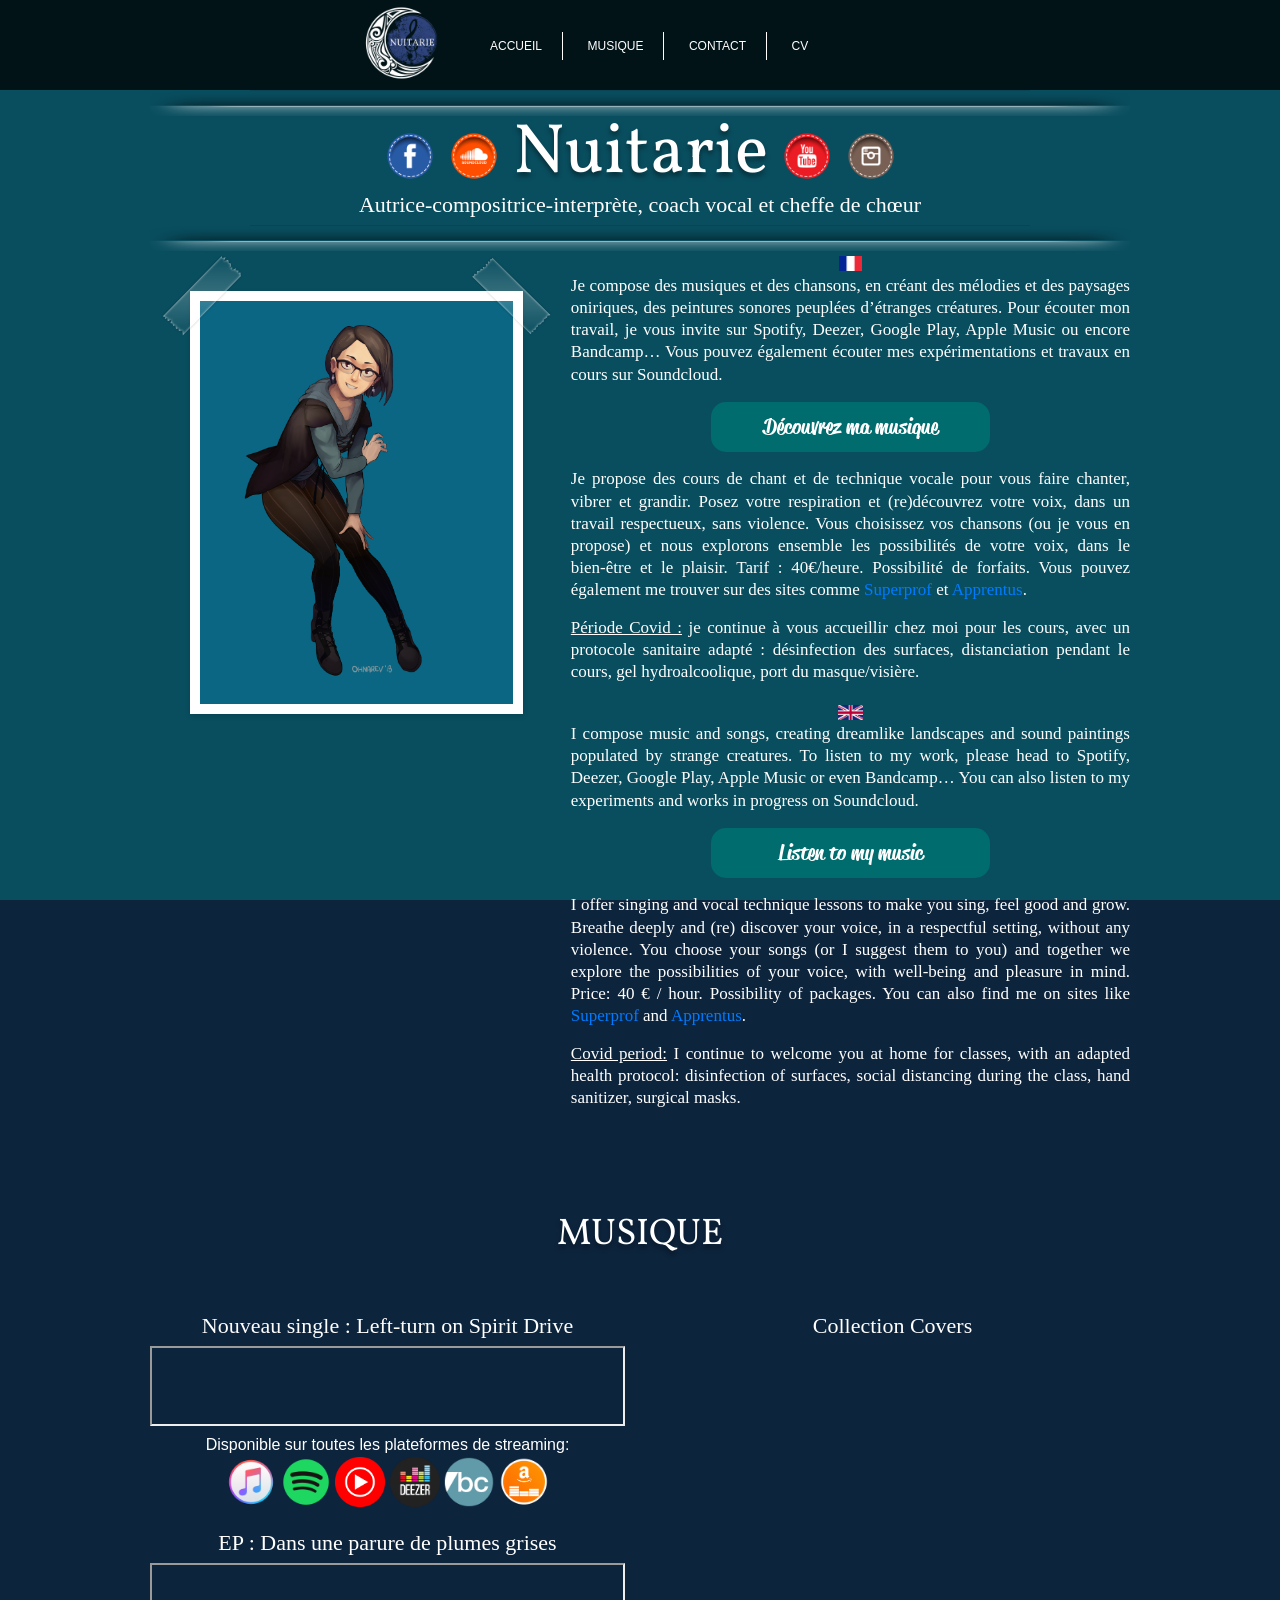
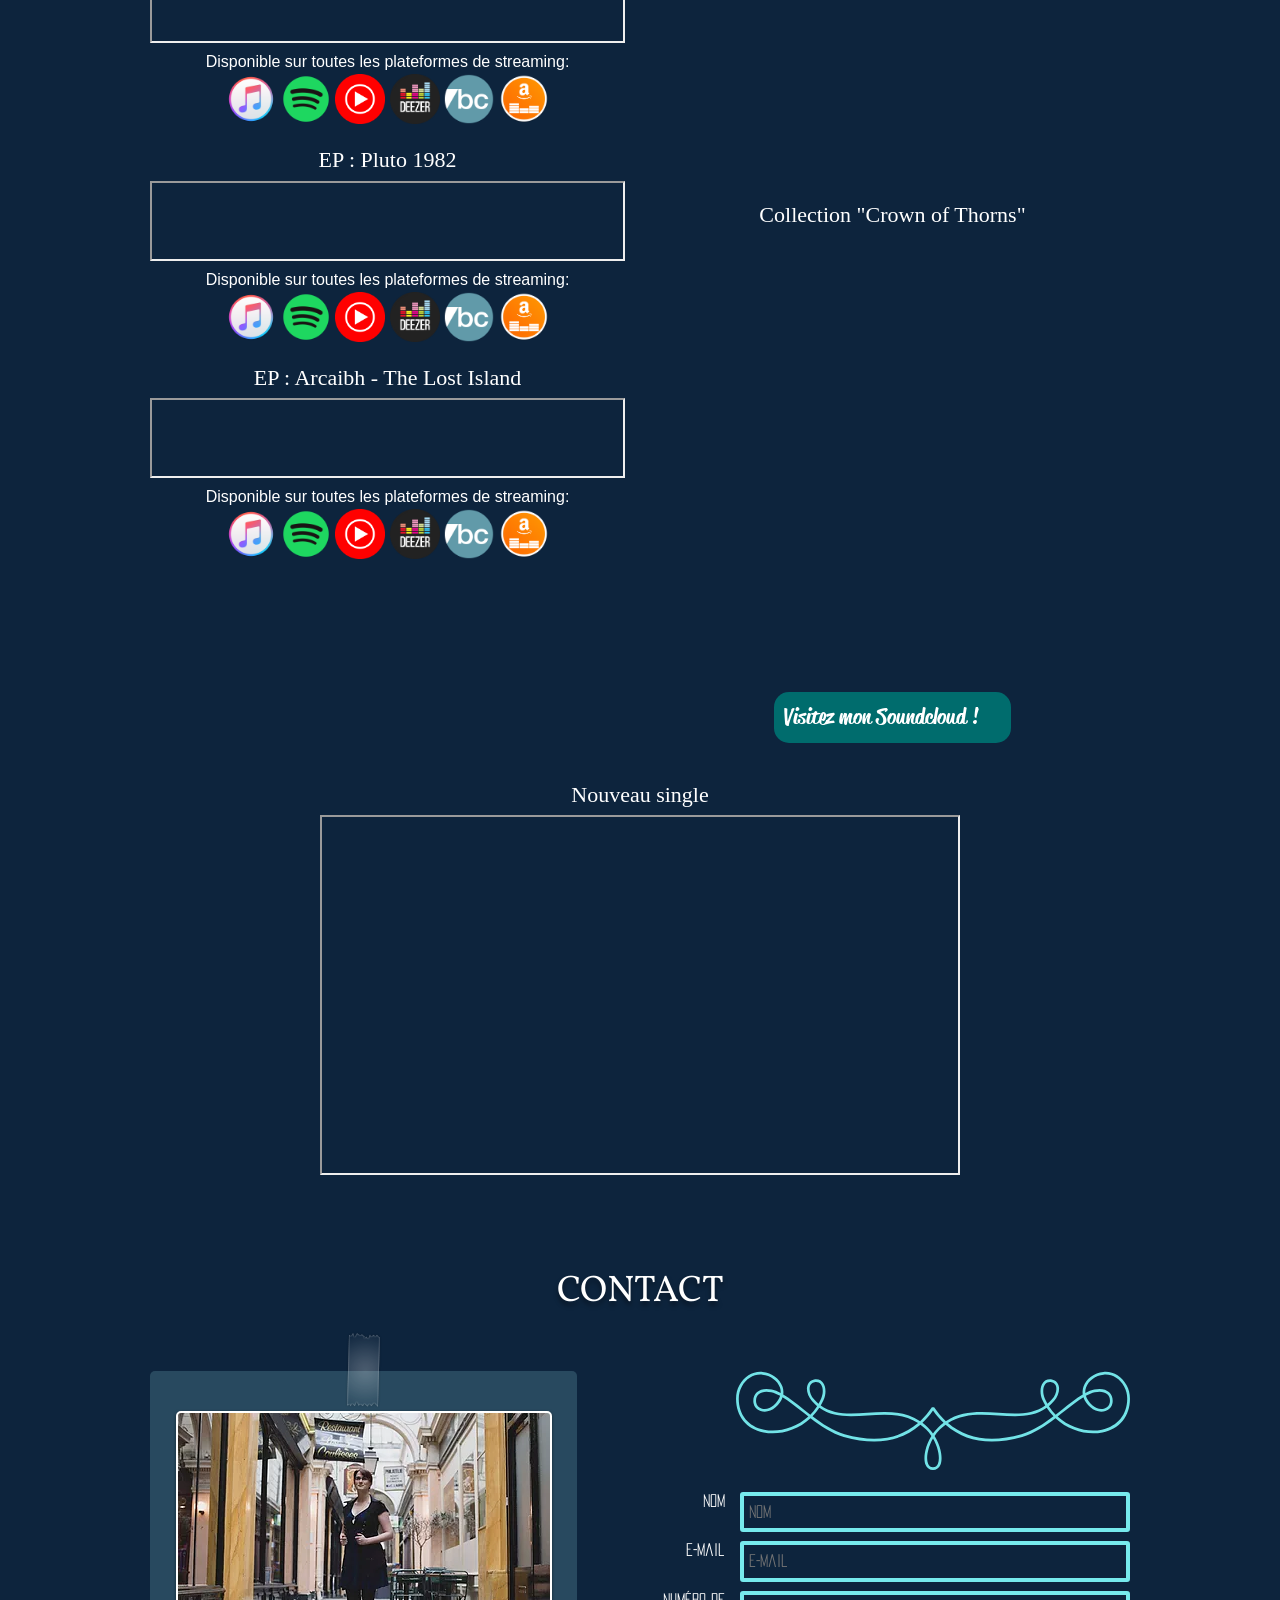
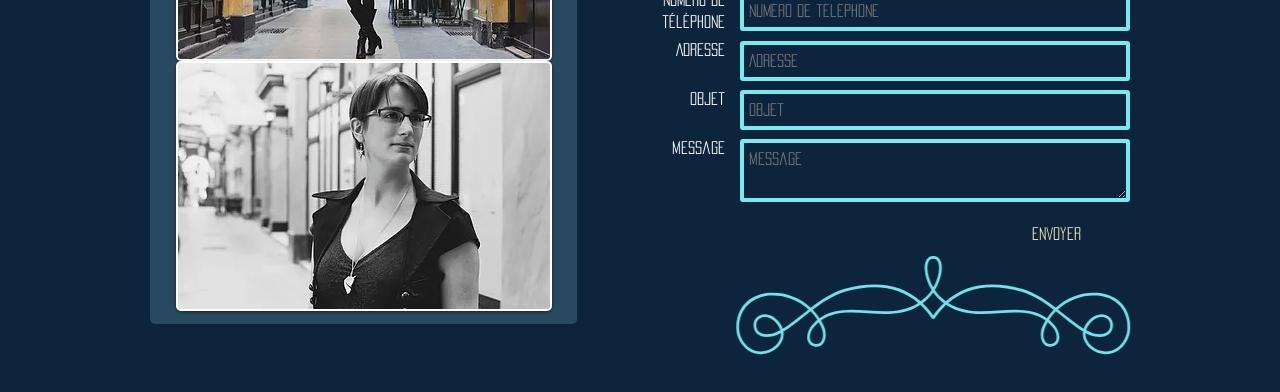
==== commit 04d9fe49: "fix: a few paragraphs" ====
--- a/index.html
+++ b/index.html
@@ -69,7 +69,7 @@
             <img class="social-icon" alt="Instagram Icon" src="images/instagram.png">
           </a>
         </h1>
-        <h3>Autrice-compositeur-interprète, coach vocal et cheffe de chœur</h3>
+        <h3>Autrice-compositrice-interprète, coach vocal et cheffe de chœur</h3>
         <hr>
         <div class="row">
           <div class="col-md-5">
@@ -84,13 +84,13 @@
           <div class="col-md-7">
             <center><img alt="fr" src="images/fr.png" height="15"></center>
             <p>Je compose des musiques et des chansons, en créant des mélodies et des paysages oniriques, des peintures sonores peuplées d’étranges créatures. Pour écouter mon travail, je vous invite sur Spotify, Deezer, Google Play, Apple Music ou encore Bandcamp… Vous pouvez également écouter mes expérimentations et travaux en cours sur Soundcloud.</p>
-            <p><center><a href="#music">Découvrez ma musique</a></center></p>
+            <p><center><a href="#music"  class="soundcloud-button">Découvrez ma musique</a></center></p>
             <p>Je propose des cours de chant et de technique vocale pour vous faire chanter, vibrer et grandir. Posez votre respiration et (re)découvrez votre voix, dans un travail respectueux, sans violence. Vous choisissez vos chansons (ou je vous en propose) et nous explorons ensemble les possibilités de votre voix, dans le bien-être et le plaisir. Tarif : 40€/heure. Possibilité de forfaits. Vous pouvez également me trouver sur des sites comme <a href="https://www.superprof.fr/professeure-chant-huningue-donne-cours-chant-musique-specialite-musiques-actuelles.html">Superprof</a> et <a href="https://www.apprentus.fr/cours-particuliers/huningue/art-musique/solfege/singing-lessons-modern-music-vocal-coachin">Apprentus</a>.</p>
             <p><u>Période Covid :</u> je continue à vous accueillir chez moi pour les cours, avec un protocole sanitaire adapté : désinfection des surfaces, distanciation pendant le cours, gel hydroalcoolique, port du masque/visière.</p>
 
             <center><img alt="en" src="images/en.png" height="15"></center>
             <p>I compose music and songs, creating dreamlike landscapes and sound paintings populated by strange creatures. To listen to my work, please head to Spotify, Deezer, Google Play, Apple Music or even Bandcamp… You can also listen to my experiments and works in progress on Soundcloud.</p>
-            <p><center><a href="#music">Listen to my music</a></center></p>
+            <p><center><a href="#music"  class="soundcloud-button">Listen to my music</a></center></p>
             <p>I offer singing and vocal technique lessons to make you sing, feel good and grow. Breathe deeply and (re) discover your voice, in a respectful setting, without any violence. You choose your songs (or I suggest them to you) and together we explore the possibilities of your voice, with well-being and pleasure in mind. Price: 40 € / hour. Possibility of packages. You can also find me on sites like <a href="https://www.superprof.fr/professeure-chant-huningue-donne-cours-chant-musique-specialite-musiques-actuelles.html">Superprof</a> and <a href="https://www.apprentus.fr/cours-particuliers/huningue/art-musique/solfege/singing-lessons-modern-music-vocal-coachin">Apprentus</a>.</p>
 
              <p><u>Covid period:</u> I continue to welcome you at home for classes, with an adapted health protocol: disinfection of surfaces, social distancing during the class, hand sanitizer, surgical masks.</p>
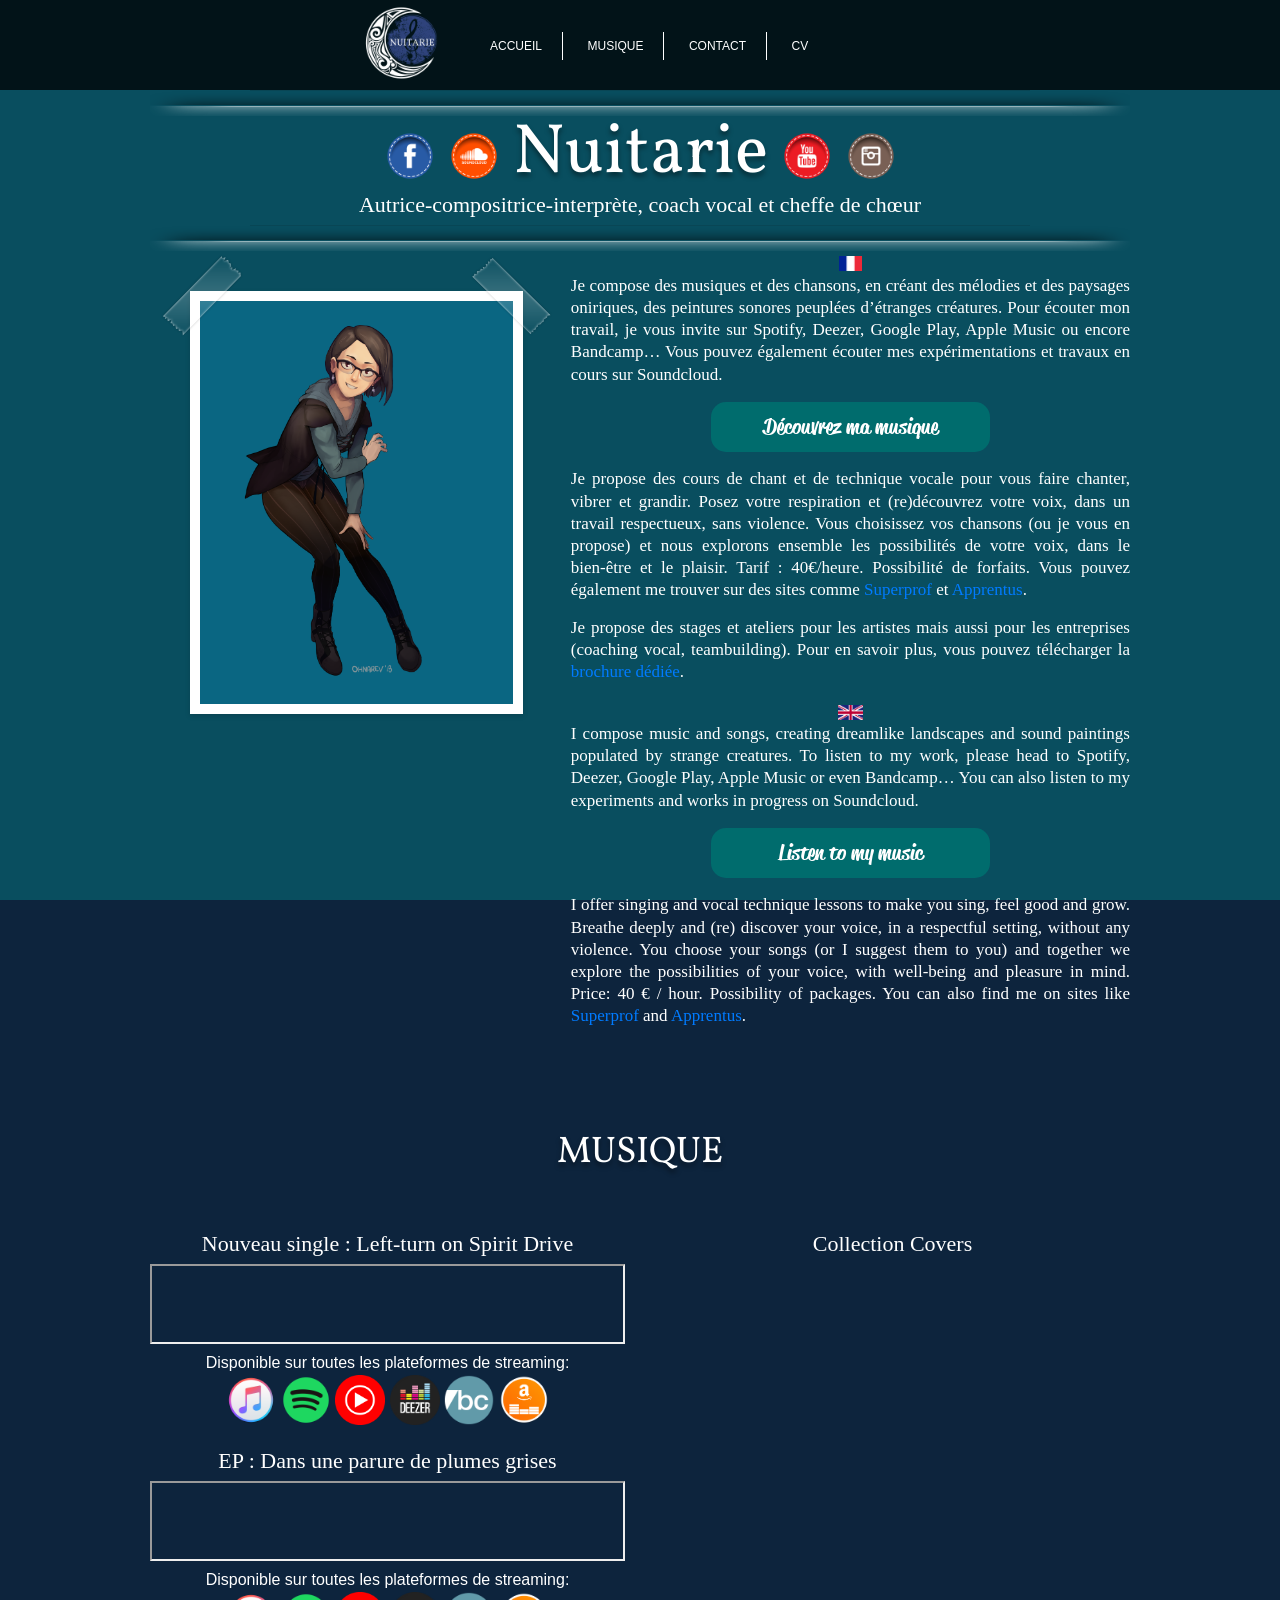
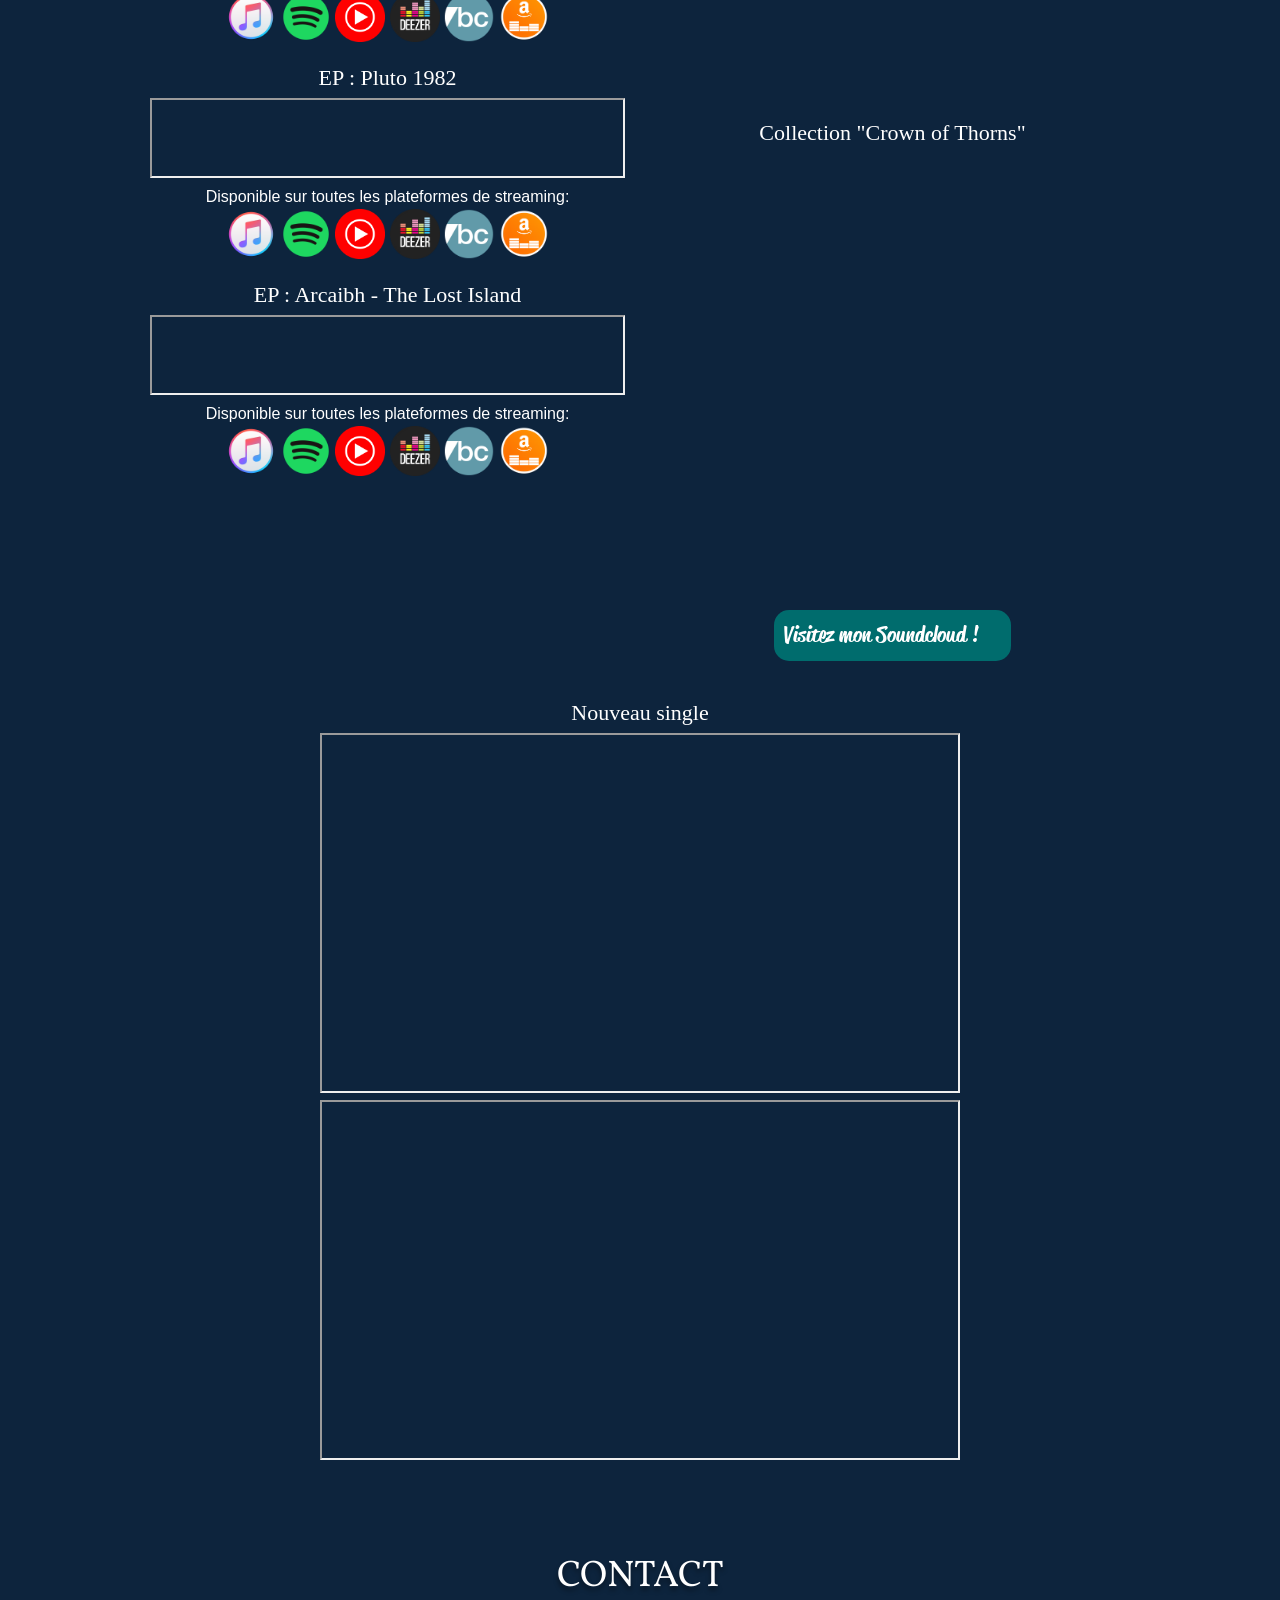
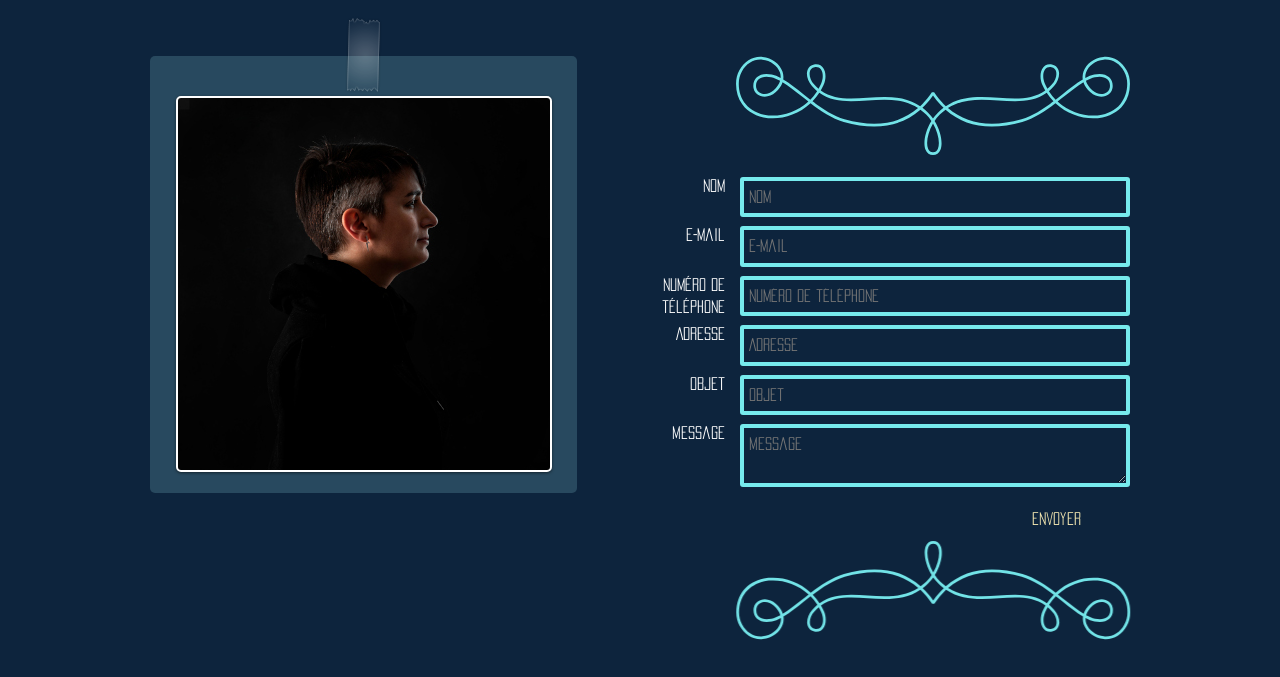
==== commit a48d2015: "new: 2023 update" ====
--- a/index.html
+++ b/index.html
@@ -86,14 +86,13 @@
             <p>Je compose des musiques et des chansons, en créant des mélodies et des paysages oniriques, des peintures sonores peuplées d’étranges créatures. Pour écouter mon travail, je vous invite sur Spotify, Deezer, Google Play, Apple Music ou encore Bandcamp… Vous pouvez également écouter mes expérimentations et travaux en cours sur Soundcloud.</p>
             <p><center><a href="#music"  class="soundcloud-button">Découvrez ma musique</a></center></p>
             <p>Je propose des cours de chant et de technique vocale pour vous faire chanter, vibrer et grandir. Posez votre respiration et (re)découvrez votre voix, dans un travail respectueux, sans violence. Vous choisissez vos chansons (ou je vous en propose) et nous explorons ensemble les possibilités de votre voix, dans le bien-être et le plaisir. Tarif : 40€/heure. Possibilité de forfaits. Vous pouvez également me trouver sur des sites comme <a href="https://www.superprof.fr/professeure-chant-huningue-donne-cours-chant-musique-specialite-musiques-actuelles.html">Superprof</a> et <a href="https://www.apprentus.fr/cours-particuliers/huningue/art-musique/solfege/singing-lessons-modern-music-vocal-coachin">Apprentus</a>.</p>
-            <p><u>Période Covid :</u> je continue à vous accueillir chez moi pour les cours, avec un protocole sanitaire adapté : désinfection des surfaces, distanciation pendant le cours, gel hydroalcoolique, port du masque/visière.</p>
+            <p>Je propose des stages et ateliers pour les artistes mais aussi pour les entreprises (coaching vocal, teambuilding). Pour en savoir plus, vous pouvez télécharger la <a href="data/Ateliers pour entreprises.pdf" target="_blank">brochure dédiée</a>.</p>
 
             <center><img alt="en" src="images/en.png" height="15"></center>
             <p>I compose music and songs, creating dreamlike landscapes and sound paintings populated by strange creatures. To listen to my work, please head to Spotify, Deezer, Google Play, Apple Music or even Bandcamp… You can also listen to my experiments and works in progress on Soundcloud.</p>
             <p><center><a href="#music"  class="soundcloud-button">Listen to my music</a></center></p>
             <p>I offer singing and vocal technique lessons to make you sing, feel good and grow. Breathe deeply and (re) discover your voice, in a respectful setting, without any violence. You choose your songs (or I suggest them to you) and together we explore the possibilities of your voice, with well-being and pleasure in mind. Price: 40 € / hour. Possibility of packages. You can also find me on sites like <a href="https://www.superprof.fr/professeure-chant-huningue-donne-cours-chant-musique-specialite-musiques-actuelles.html">Superprof</a> and <a href="https://www.apprentus.fr/cours-particuliers/huningue/art-musique/solfege/singing-lessons-modern-music-vocal-coachin">Apprentus</a>.</p>
 
-             <p><u>Covid period:</u> I continue to welcome you at home for classes, with an adapted health protocol: disinfection of surfaces, social distancing during the class, hand sanitizer, surgical masks.</p>
           </div>
         </div>
       </div>
@@ -211,6 +210,9 @@
           <div class="col-md-12 covers">
             <h3>Nouveau single</h3>
             <div>
+              <iframe class="youtube" src="https://www.youtube.com/embed/46P4UlsvsJ0" allowfullscreen=""></iframe>
+            </div>
+            <div>
               <iframe class="youtube" src="https://www.youtube.com/embed/gut6V-6oPI8" allowfullscreen=""></iframe>
             </div>
           </div>
@@ -224,10 +226,7 @@
           <div class="col-md-6">
             <div class="contact-photos-frame">
               <div class="contact-photo">
-                <img alt="Photo 1" src="images/photo1.png">
-              </div>
-              <div class="contact-photo">
-                <img alt="Photo 2" src="images/photo2.png">
+                <img alt="Photo" src="images/photo.jpg">
               </div>
               <div class="contact-photos-scotch"></div>
             </div>
--- a/site.css
+++ b/site.css
@@ -414,7 +414,7 @@
   border-radius: 5px;
   width: 427px;
   position: absolute;
-  height: 553px;
+  height: 437px;
   padding-top: 40px;
   padding-bottom: 20px;
 }
@@ -428,7 +428,7 @@
   overflow: hidden;
   position: relative;
   width: 376px;
-  height: 250px;
+  height: 376px;
   margin-left: auto;
   margin-right: auto;
 }
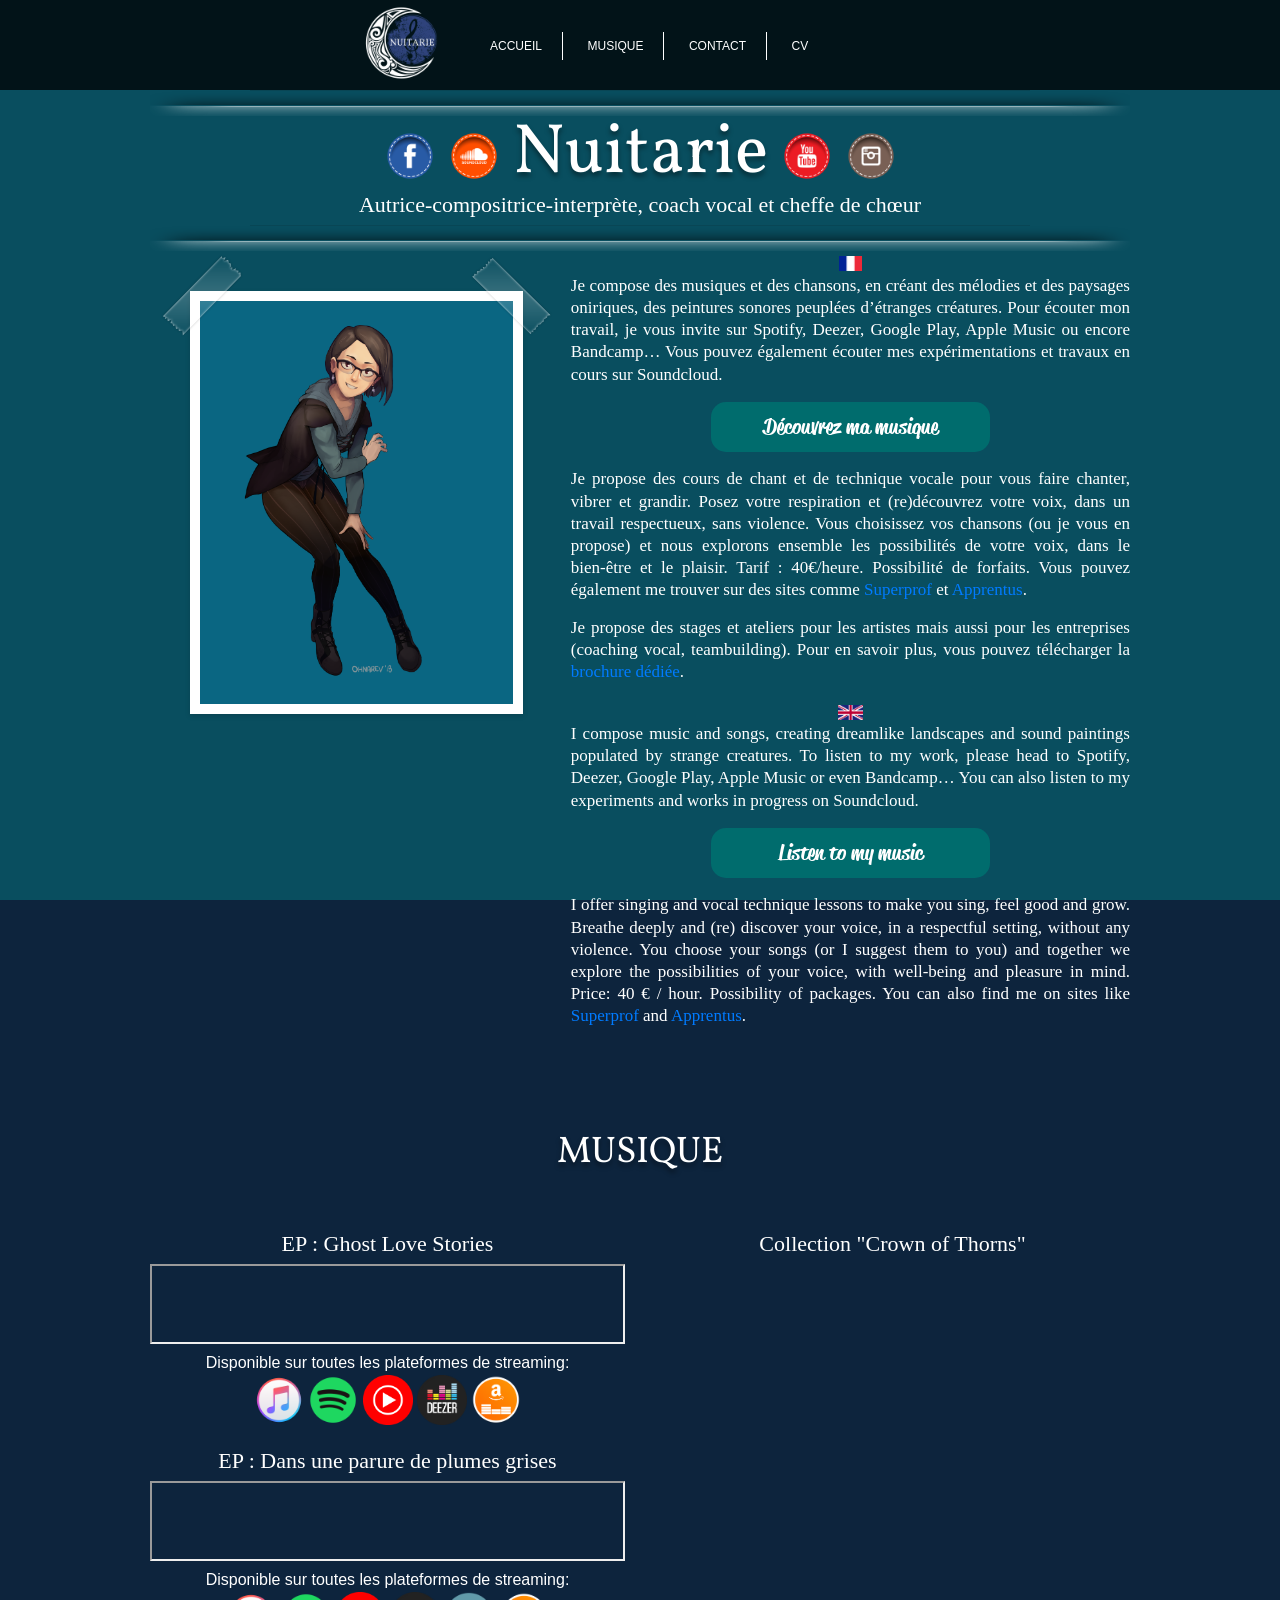
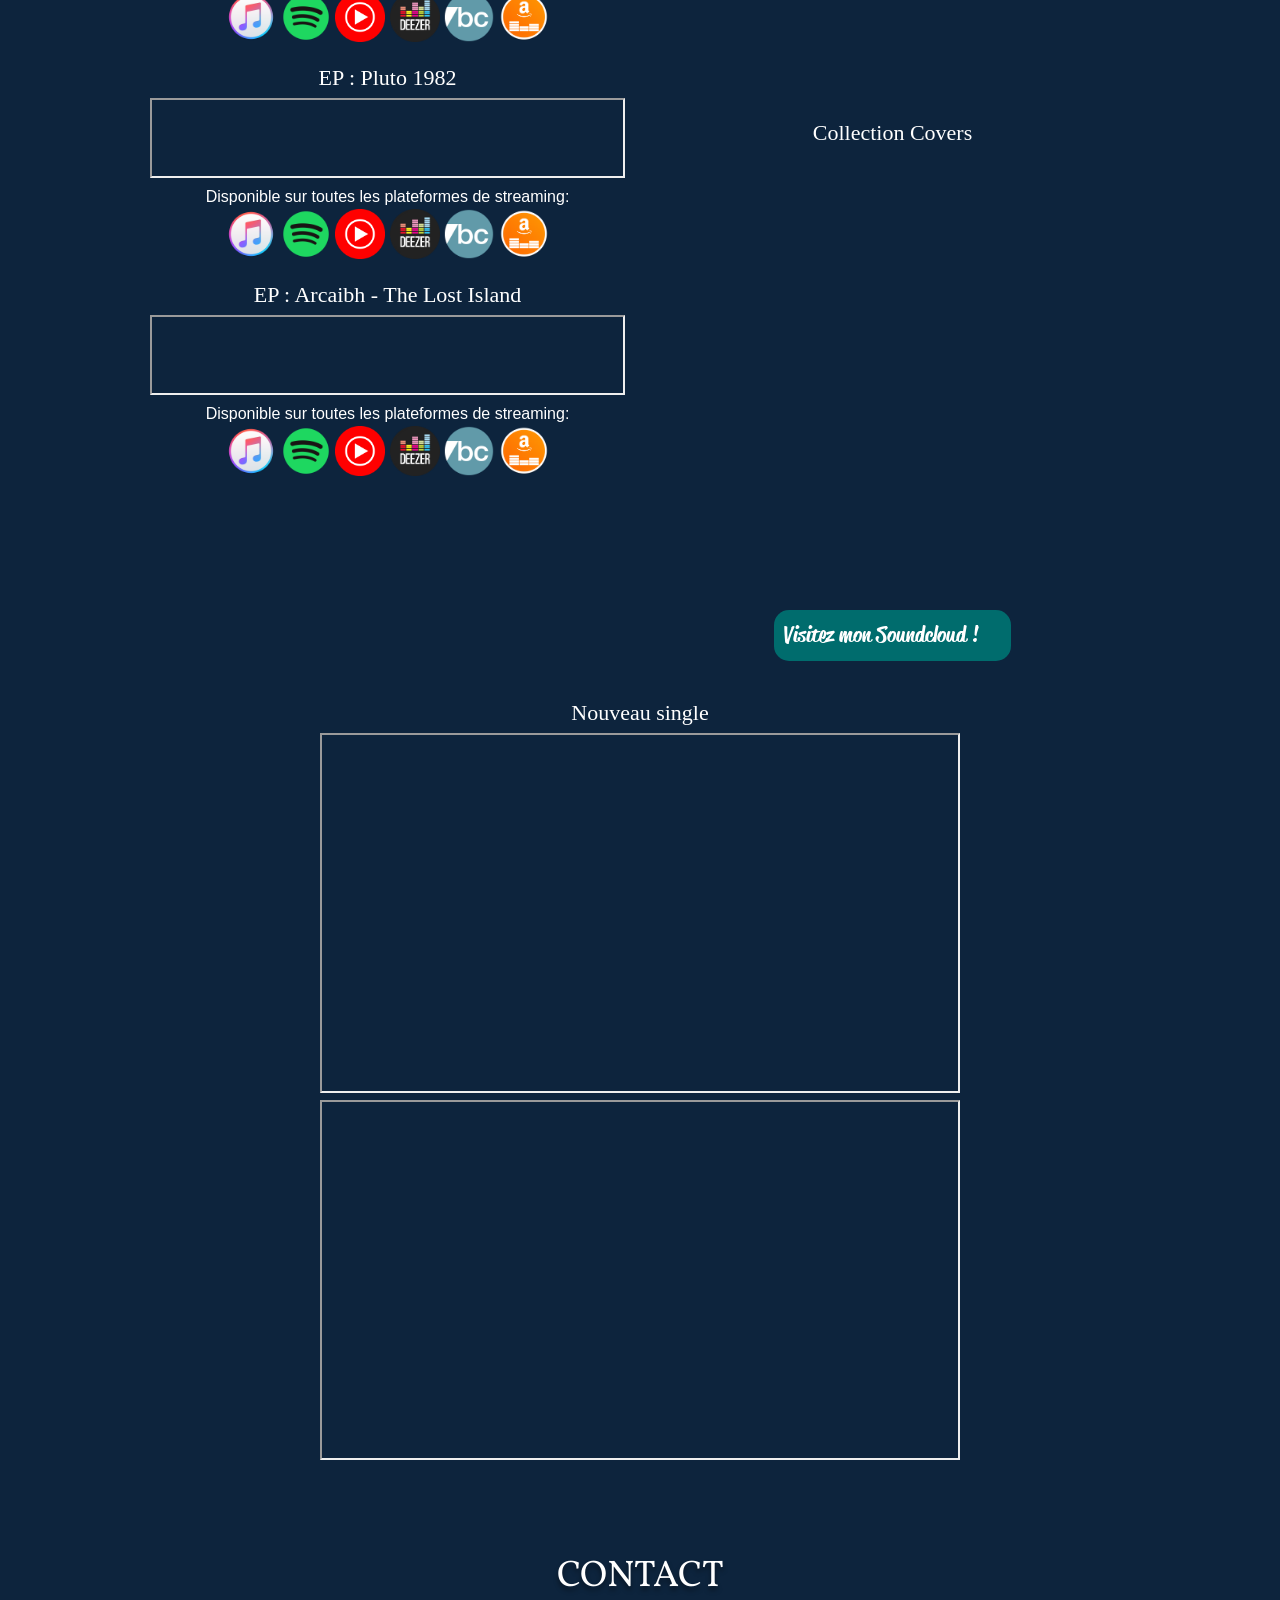
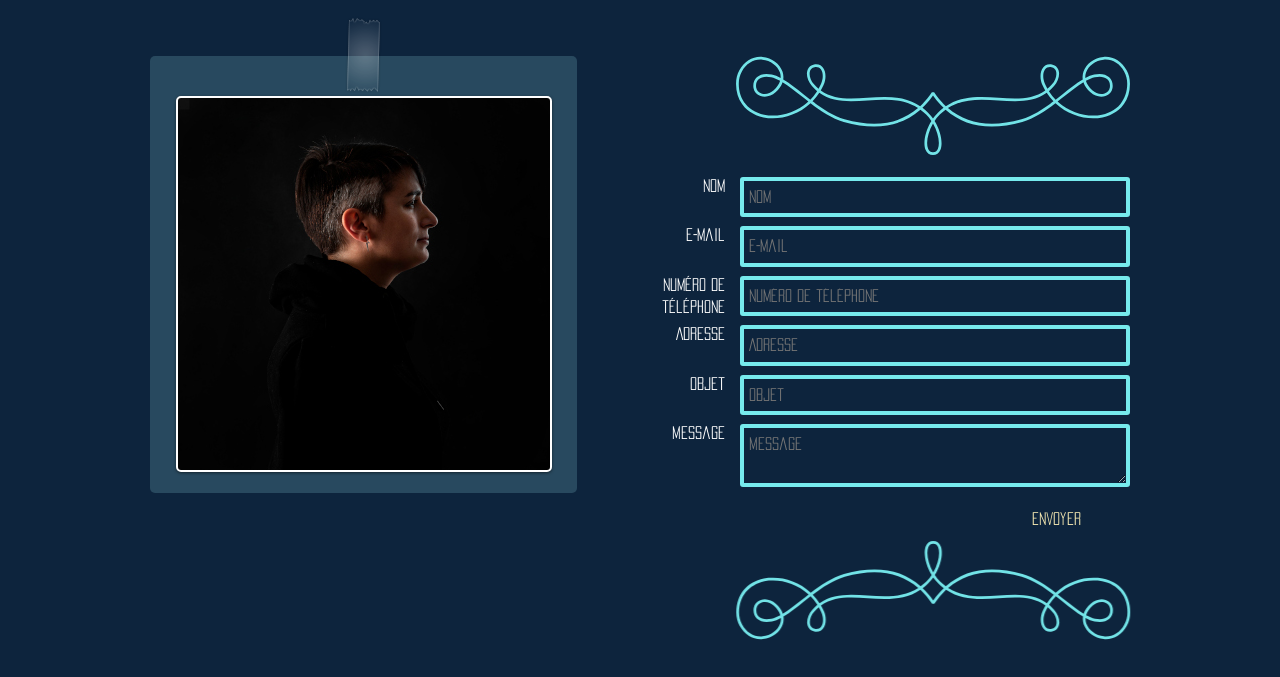
==== commit 649fd1bf: "add: Ghost Love Stories links" ====
--- a/index.html
+++ b/index.html
@@ -102,26 +102,23 @@
         <h2>MUSIQUE</h2>
         <div class="row">
           <div class="col-md-6">
-            <h3>Nouveau single : Left-turn on Spirit Drive</h3>
-            <iframe src="https://open.spotify.com/embed?uri=spotify:track:2X0S6AJkY3b5uBPedlK0Sv&theme=white" width="475" height="80" frameborder="1" allowtransparency="true" allow="encrypted-media"></iframe>
+            <h3>EP : Ghost Love Stories</h3>
+            <iframe src="https://open.spotify.com/embed?uri=spotify:album:6PjwZkGaOBeuKfvza1zWz5&theme=white" width="475" height="80" frameborder="1" allowtransparency="true" allow="encrypted-media"></iframe>
             <center>
               Disponible sur toutes les plateformes de streaming:<br>
-              <a href="https://music.apple.com/fr/album/left-turn-on-spirit-drive-single/1590537885">
+              <a href="https://music.apple.com/us/album/ghost-love-stories-ep/1606383341">
                 <img alt="ITunes" src="images/itunes.png" width="50px" height="50px">
               </a>
-              <a href="https://open.spotify.com/track/2X0S6AJkY3b5uBPedlK0Sv">
+              <a href="https://open.spotify.com/album/6PjwZkGaOBeuKfvza1zWz5">
                 <img alt="Spotify" src="images/spotify.png" width="50px" height="50px">
               </a>
-              <a href="https://music.youtube.com/watch?v=D-Bt3MdRLa8">
+              <a href="https://music.youtube.com/playlist?list=OLAK5uy_l-2_HzE8nPIhaH5ZiVjNAEPDaDCGp6jS4">
                 <img alt="YouTube Music" src="images/youtube-music.png" width="50px" height="50px">
               </a>
-              <a href="https://www.deezer.com/fr/album/265920272">
+              <a href="https://www.deezer.com/fr/album/289490922">
                 <img alt="Deezer" src="images/deezer.png" width="50px" height="50px">
               </a>
-              <a href="https://nuitarie.bandcamp.com/track/left-turn-on-spirit-drive">
-                <img alt="Bandcamp" src="images/bandcamp.png" width="50px" height="50px">
-              </a>
-              <a href="https://www.amazon.com/dp/B09JKNRKFW/">
+              <a href="https://www.amazon.com/dp/B09QXGZLHF/">
                 <img alt="Amazon Music" src="images/amazon.png" width="50px" height="50px">
               </a>
             </center>
@@ -199,10 +196,10 @@
             </center>
           </div>
           <div class="col-md-6">
+            <h3>Collection "Crown of Thorns"</h3>
+            <iframe width="100%" height="450" scrolling="no" frameborder="no" allow="autoplay" src="https://w.soundcloud.com/player/?url=https%3A//api.soundcloud.com/playlists/929180185&color=%23ff5500&auto_play=false&hide_related=false&show_comments=true&show_user=true&show_reposts=false&show_teaser=true"></iframe>
             <h3>Collection Covers</h3>
             <iframe width="100%" height="450" scrolling="no" frameborder="no" allow="autoplay" src="https://w.soundcloud.com/player/?url=https%3A//api.soundcloud.com/playlists/576955974&color=%23ff5500&auto_play=false&hide_related=false&show_comments=true&show_user=true&show_reposts=false&show_teaser=true"></iframe>
-            <h3>Collection "Crown of Thorns"</h3>
-            <iframe width="100%" height="450" scrolling="no" frameborder="no" allow="autoplay" src="https://w.soundcloud.com/player/?url=https%3A//api.soundcloud.com/playlists/929180185&color=%23ff5500&auto_play=false&hide_related=false&show_comments=true&show_user=true&show_reposts=false&show_teaser=true"></iframe>
             <a href="https://soundcloud.com/nuitarie" target="_blank" class="soundcloud-button">Visitez mon Soundcloud !</a>
           </div>
         </div>
@@ -210,10 +207,10 @@
           <div class="col-md-12 covers">
             <h3>Nouveau single</h3>
             <div>
+              <iframe class="youtube" src="https://www.youtube.com/embed/WJJx7d6R7pM" allowfullscreen=""></iframe>
+            </div>
+            <div>
               <iframe class="youtube" src="https://www.youtube.com/embed/46P4UlsvsJ0" allowfullscreen=""></iframe>
-            </div>
-            <div>
-              <iframe class="youtube" src="https://www.youtube.com/embed/gut6V-6oPI8" allowfullscreen=""></iframe>
             </div>
           </div>
         </div>
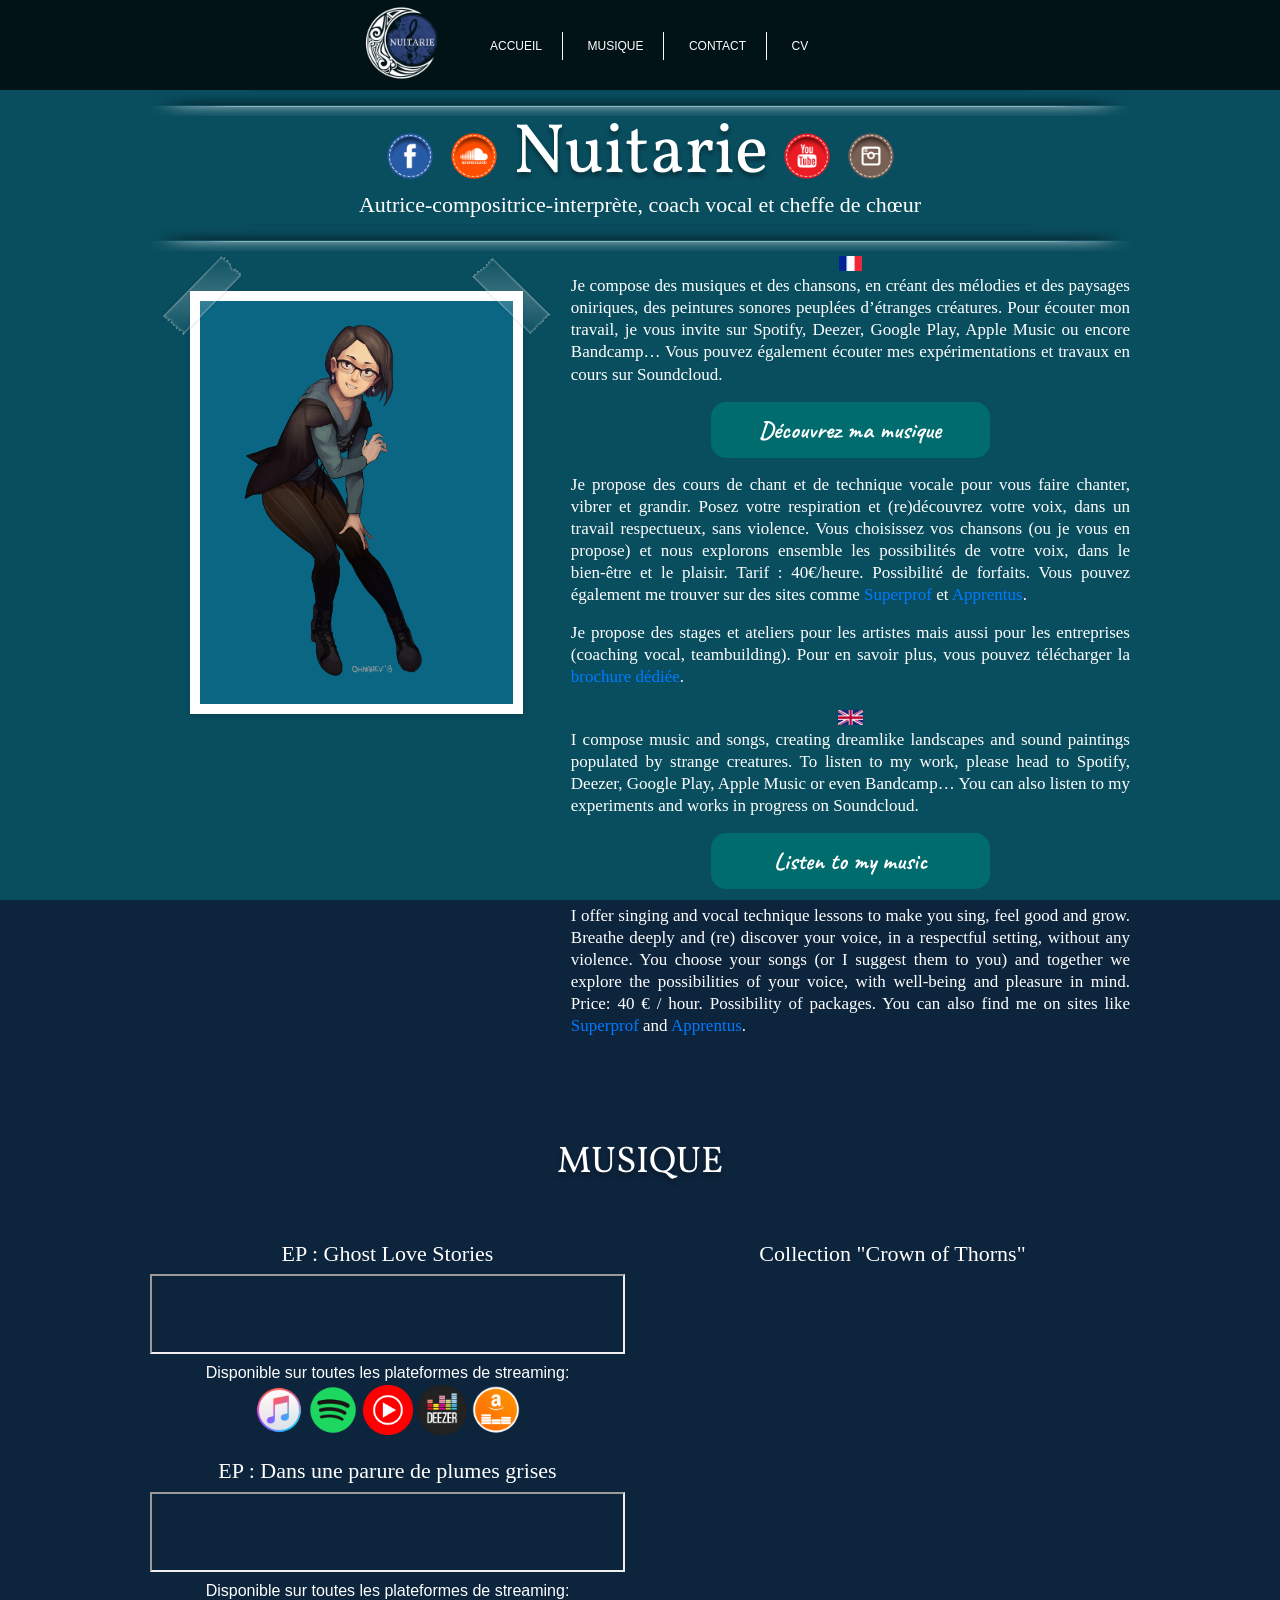
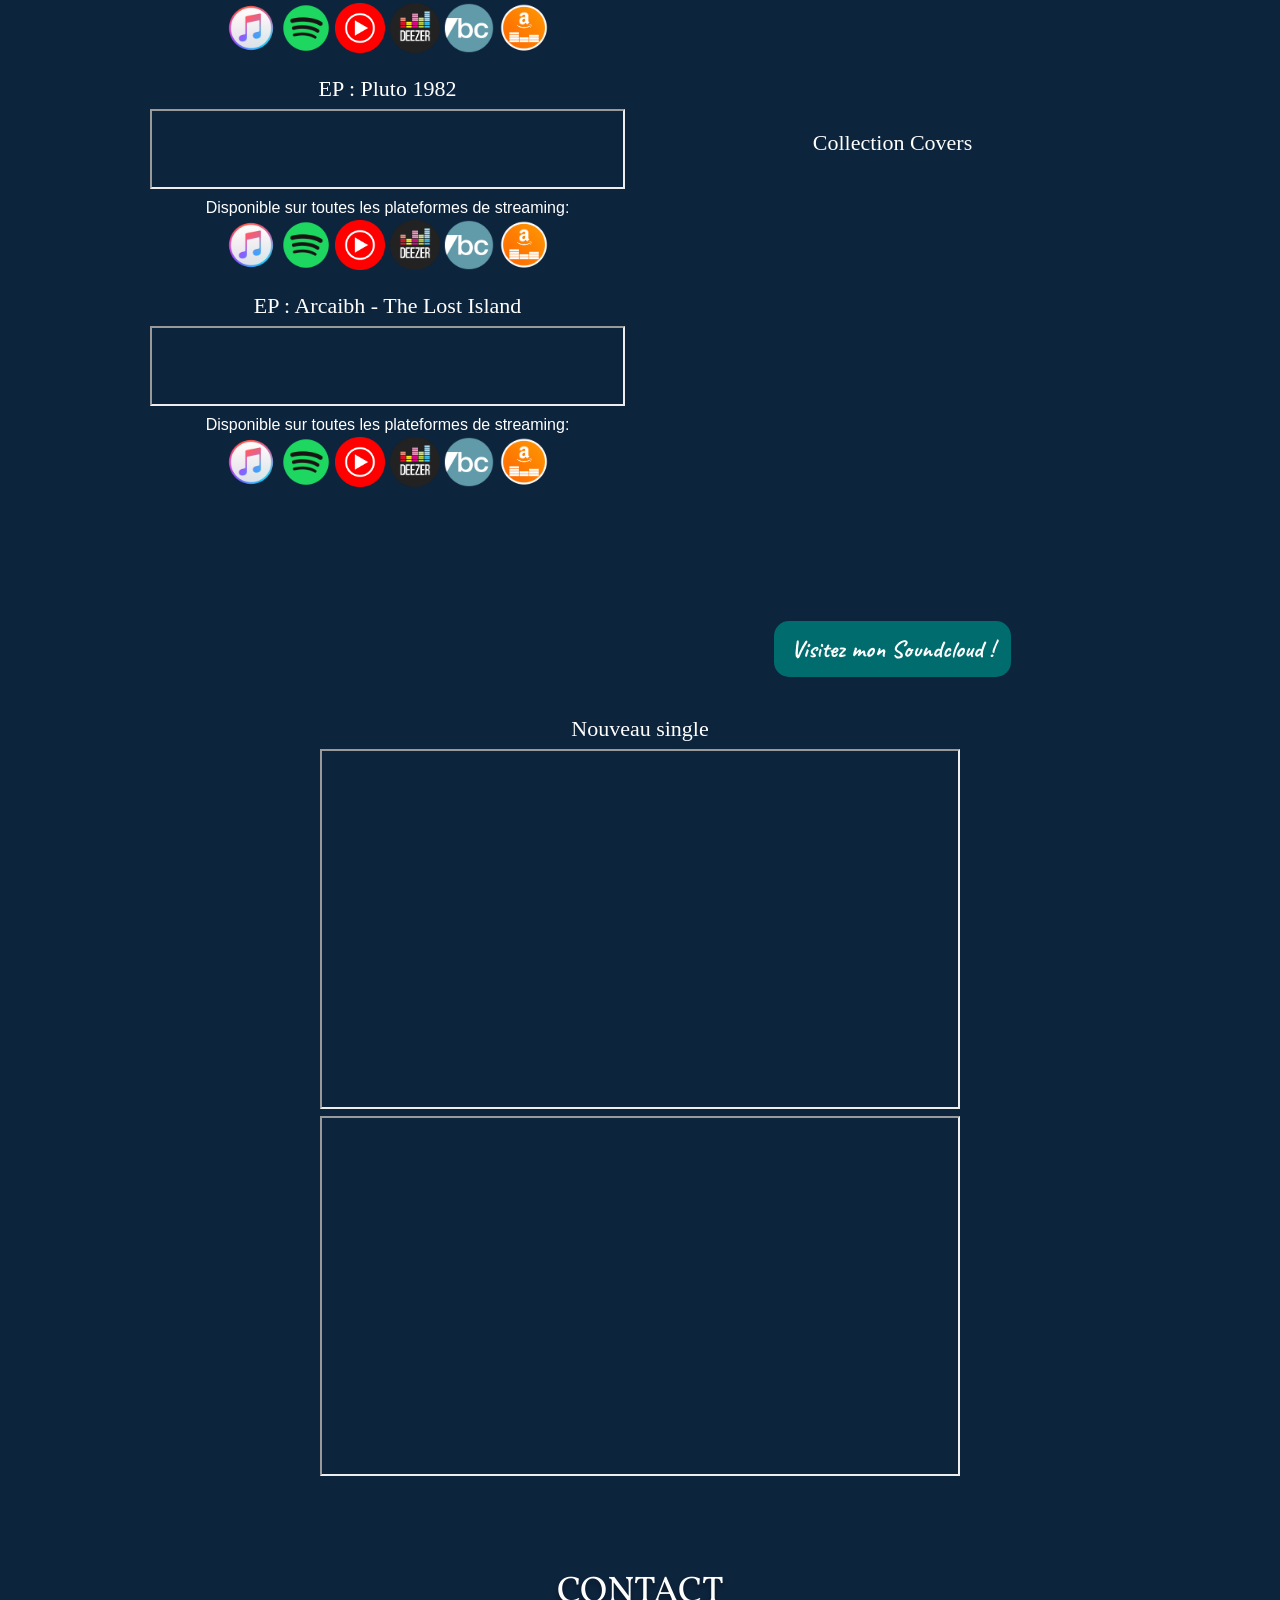
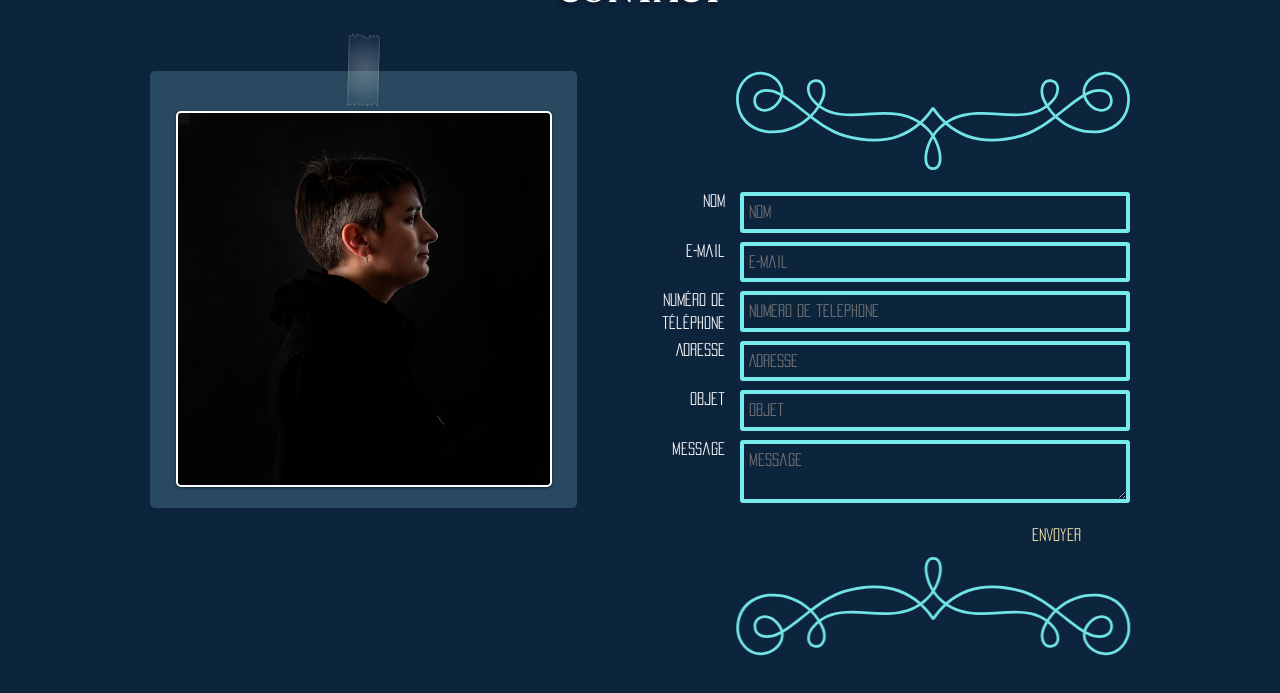
==== commit fb3dc4ed: "fix: remove ReklameScript font" ====
--- a/index.html
+++ b/index.html
@@ -7,6 +7,9 @@
     <link rel="icon" href="images/logo.png" />
     <!-- fonts -->
     <link rel="stylesheet" href="fonts.css">
+    <link rel="preconnect" href="https://fonts.googleapis.com">
+    <link rel="preconnect" href="https://fonts.gstatic.com" crossorigin>
+    <link href="https://fonts.googleapis.com/css2?family=Caveat:wght@400..700&display=swap" rel="stylesheet">
     <link href="https://fonts.googleapis.com/css?family=Vollkorn&display=swap" rel="stylesheet">
     <!-- bootstrap -->
     <link href="https://cdnjs.cloudflare.com/ajax/libs/twitter-bootstrap/4.0.0-beta/css/bootstrap.css" rel="stylesheet"/>
--- a/fonts.css
+++ b/fonts.css
@@ -9,16 +9,6 @@
 }
 
 @font-face {
-  font-family: "ReklameScriptW00-Medium";
-  src: url("fonts/05b176f5-c622-4c35-af98-c0c056dd5b66.woff") format("woff");
-}
-
-@font-face {
-  font-family: "ReklameScriptW00-Medium";
-  src: url("fonts/05b176f5-c622-4c35-af98-c0c056dd5b66.woff") format("woff");
-}
-
-@font-face {
   font-family: "GlacialIndifference-Regular"
   src: url("fonts/GlacialIndifference-Regular.otf") format("truetype");
 }
--- a/site.css
+++ b/site.css
@@ -304,8 +304,11 @@
   width: 50%;
   margin-left: auto;
   margin-right: auto;
-  font: normal normal normal 22px/1.4em reklamescriptw00-medium,cursive;
+  font-family: Caveat;
+  font-weight: bolder;
+  font-size: 1.5em;
   color: white;
+  text-align: center;
 }
 
 .covers {
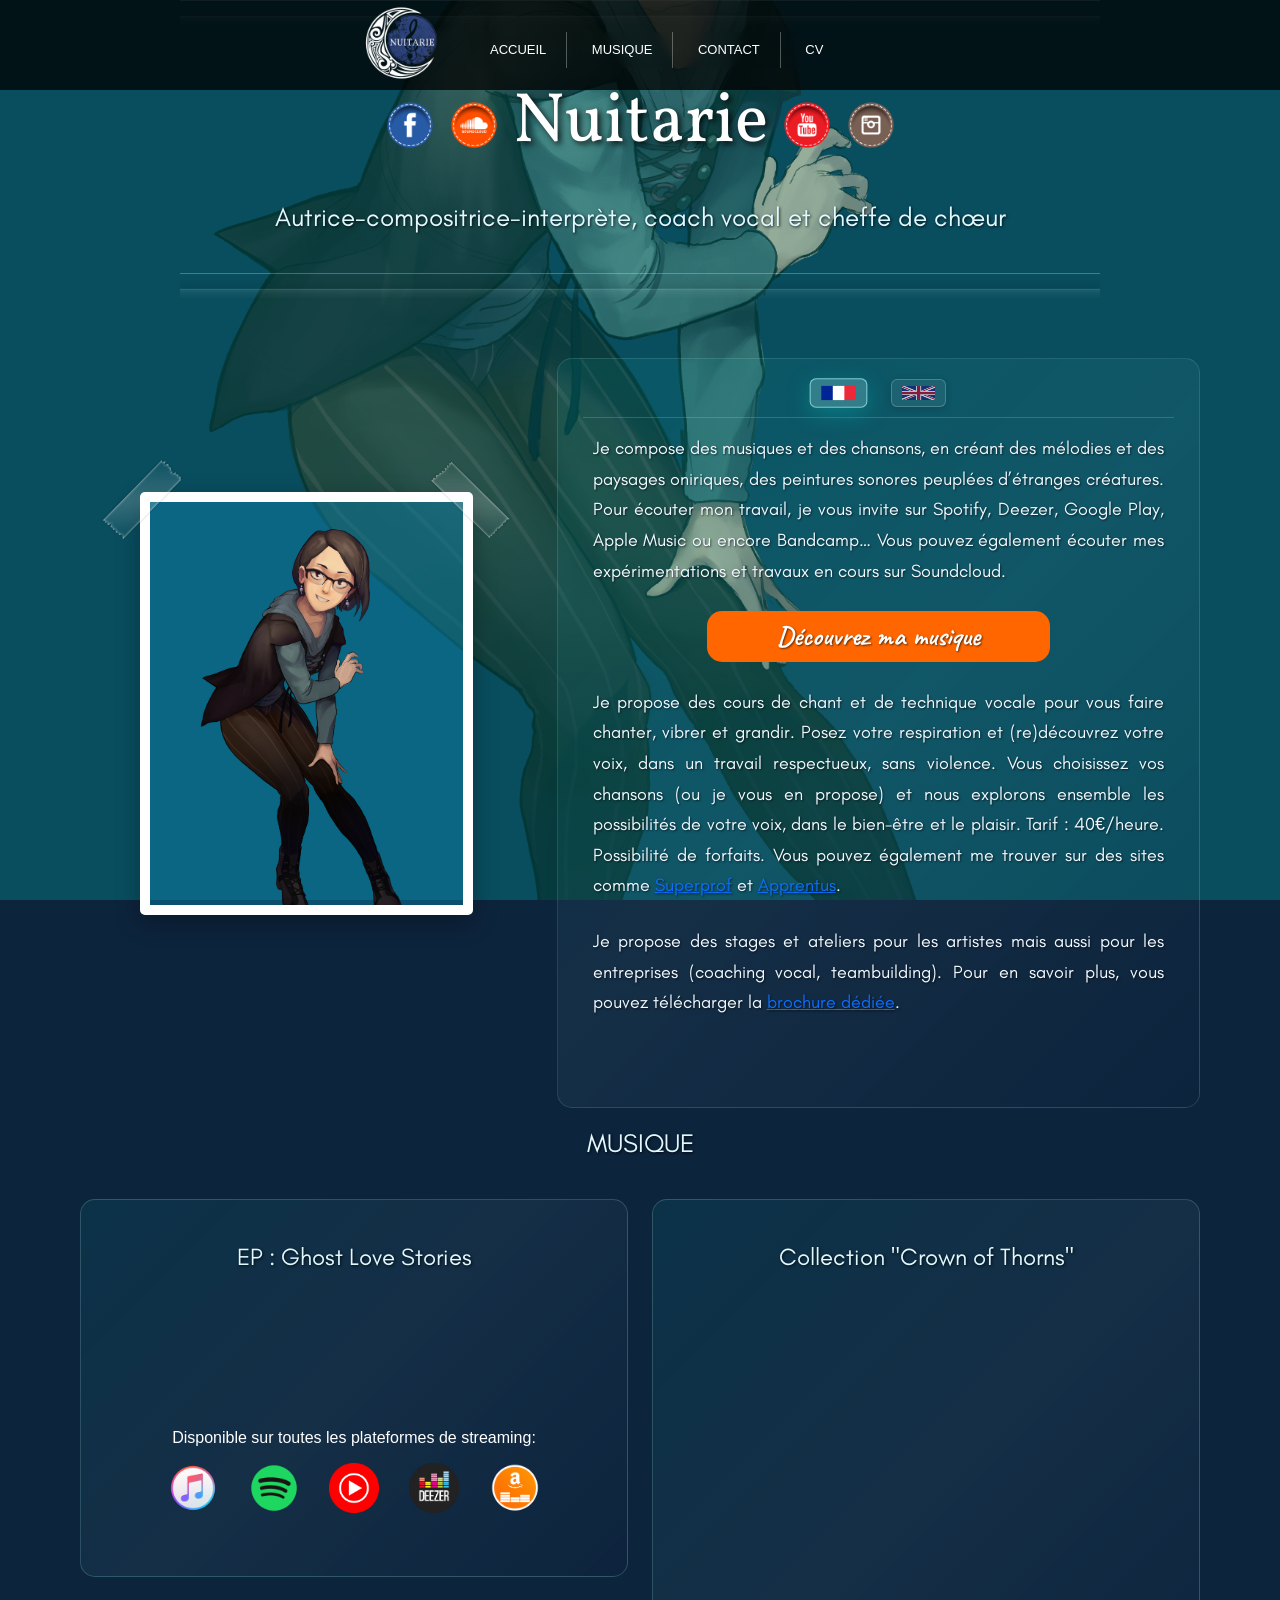
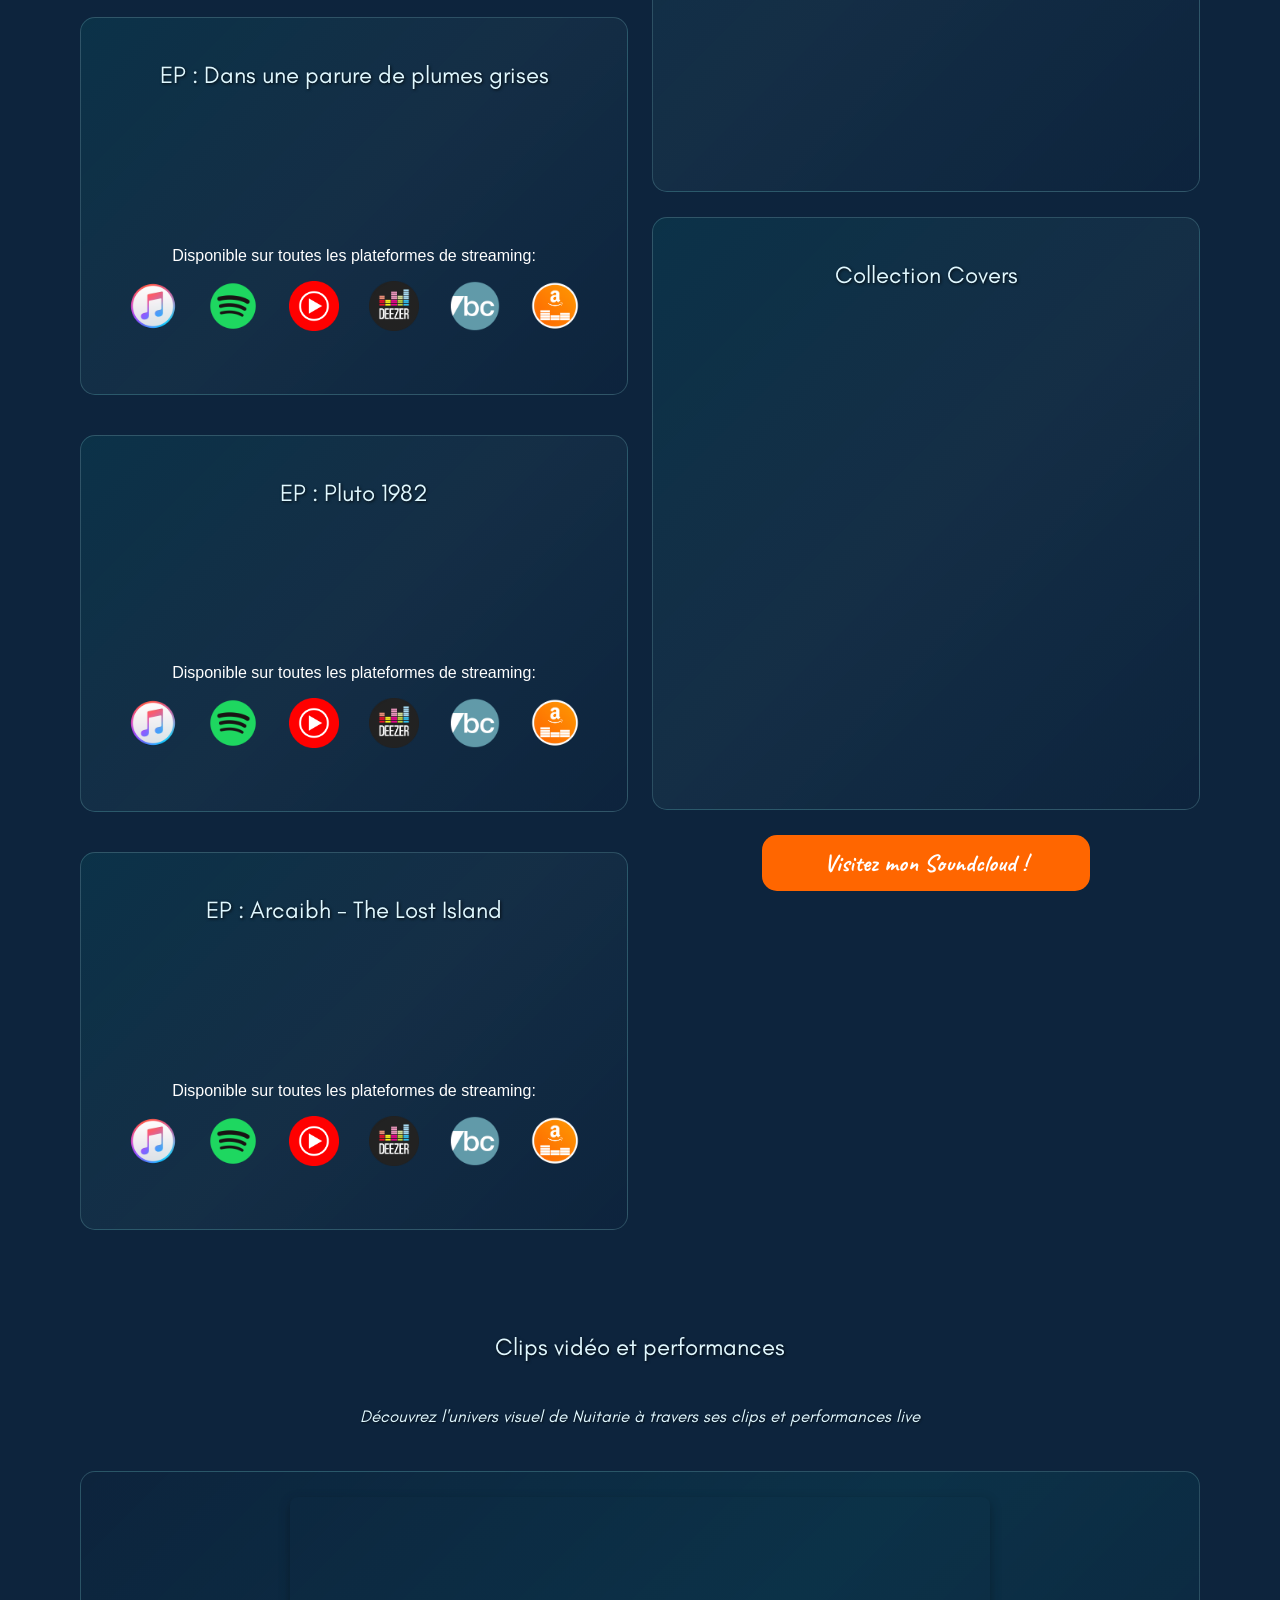
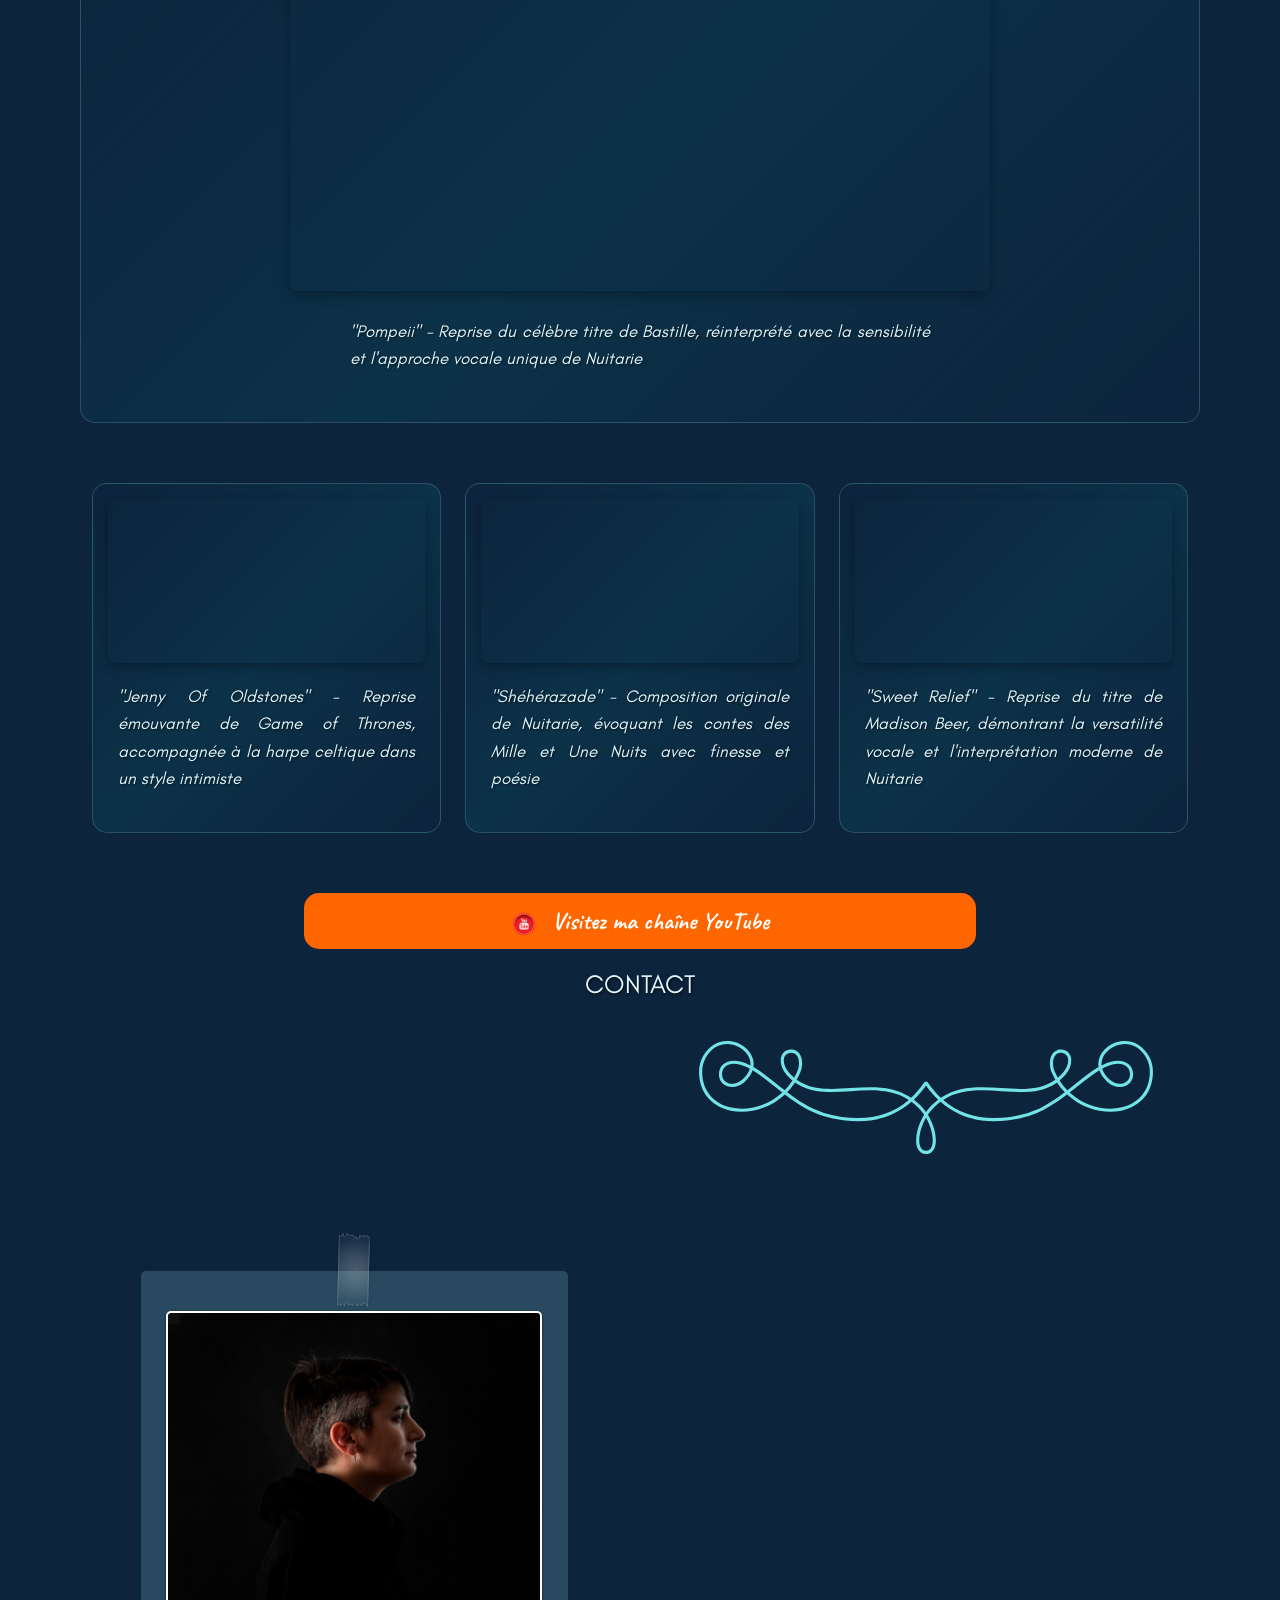
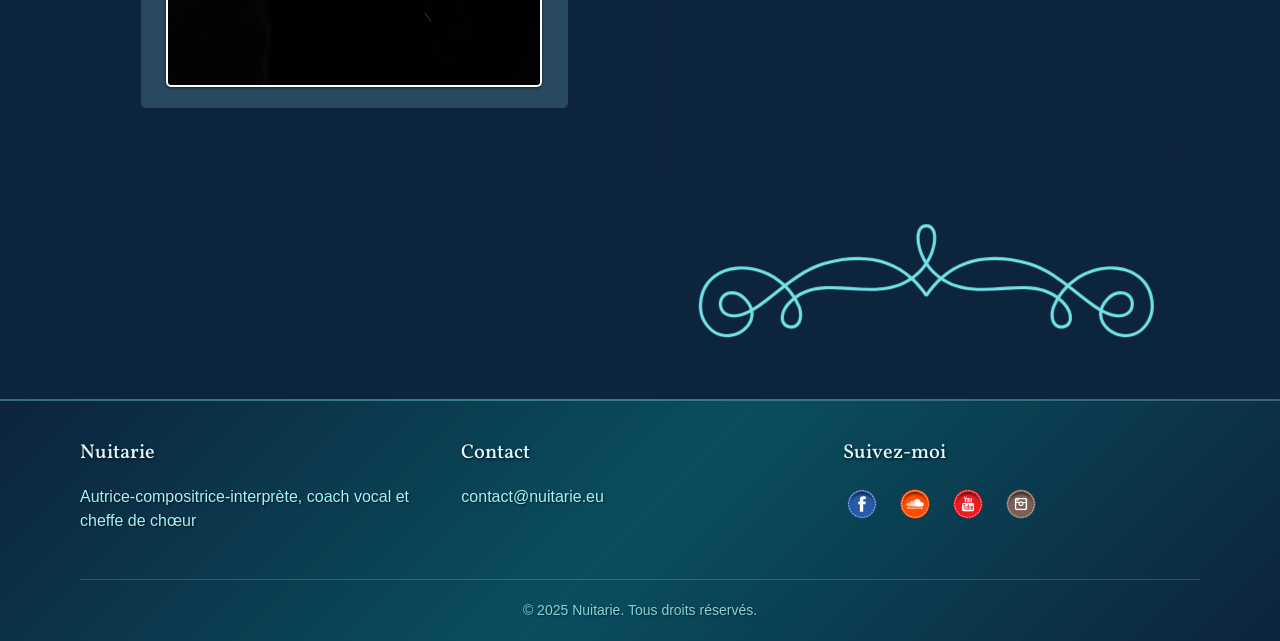
==== commit 90daa6f2: "new: make website more professional" ====
--- a/index.html
+++ b/index.html
@@ -2,6 +2,20 @@
 <html lang="fr">
   <head>
     <meta charset="utf-8">
+    <meta name="viewport" content="width=device-width, initial-scale=1, shrink-to-fit=no">
+    <meta name="description" content="Nuitarie - Autrice-compositrice-interprète, coach vocal et cheffe de chœur. Découvrez ma musique sur Spotify, Apple Music, et réservez vos cours de chant.">
+    <meta name="keywords" content="Nuitarie, musique, chant, coach vocal, compositrice, cours de chant, technique vocale">
+    <meta name="author" content="Nuitarie">
+    <!-- Open Graph / Social Media -->
+    <meta property="og:type" content="website">
+    <meta property="og:title" content="Nuitarie - Autrice, compositrice, interprète, coach vocal">
+    <meta property="og:description" content="Découvrez l'univers musical de Nuitarie - compositions originales, cours de chant et coaching vocal.">
+    <meta property="og:image" content="images/nuitarie.png">
+    <meta property="og:url" content="https://nuitarie.eu">
+    <meta name="twitter:card" content="summary_large_image">
+    <meta name="twitter:title" content="Nuitarie - Autrice, compositrice, interprète">
+    <meta name="twitter:description" content="Découvrez l'univers musical de Nuitarie - compositions originales, cours de chant et coaching vocal.">
+    <meta name="twitter:image" content="images/nuitarie.png">
     <title>Nuitarie - Autrice, compositrice, interprète, coach vocal et cheffe de chœur</title>
     <!-- icon -->
     <link rel="icon" href="images/logo.png" />
@@ -12,221 +26,272 @@
     <link href="https://fonts.googleapis.com/css2?family=Caveat:wght@400..700&display=swap" rel="stylesheet">
     <link href="https://fonts.googleapis.com/css?family=Vollkorn&display=swap" rel="stylesheet">
     <!-- bootstrap -->
-    <link href="https://cdnjs.cloudflare.com/ajax/libs/twitter-bootstrap/4.0.0-beta/css/bootstrap.css" rel="stylesheet"/>
-    <script src="https://ajax.googleapis.com/ajax/libs/jquery/3.2.1/jquery.min.js"></script>
-    <script src="https://cdnjs.cloudflare.com/ajax/libs/popper.js/1.12.3/umd/popper.min.js"></script>
-    <script src="https://cdnjs.cloudflare.com/ajax/libs/twitter-bootstrap/4.0.0-beta/js/bootstrap.min.js"></script>
+    <link href="https://cdn.jsdelivr.net/npm/bootstrap@5.3.0/dist/css/bootstrap.min.css" rel="stylesheet" integrity="sha384-9ndCyUaIbzAi2FUVXJi0CjmCapSmO7SnpJef0486qhLnuZ2cdeRhO02iuK6FUUVM" crossorigin="anonymous">
+    <script src="https://code.jquery.com/jquery-3.7.1.min.js" integrity="sha256-/JqT3SQfawRcv/BIHPThkBvs0OEvtFFmqPF/lYI/Cxo=" crossorigin="anonymous"></script>
+    <script src="https://cdn.jsdelivr.net/npm/bootstrap@5.3.0/dist/js/bootstrap.bundle.min.js" integrity="sha384-geWF76RCwLtnZ8qwWowPQNguL3RmwHVBC9FhGdlKrxdiJJigb/j/68SIy3Te4Bkz" crossorigin="anonymous"></script>
     <!-- style -->
     <link rel="stylesheet" href="site.css">
   </head>
-
   <body>
     <!-- BACKGROUND -->
-    <div id="background"> 
-      <video loop="loop" autoplay preload="auto" muted="">
-        <source src="video.mp4">
+    <div id="background">
+      <video loop="loop" autoplay preload="metadata" muted="" playsinline poster="images/nuitarie.png">
+        <source src="video.mp4" type="video/mp4">
+        <!-- Fallback background for devices that don't support video -->
+        <div class="video-fallback" style="background-image: url('images/nuitarie.png');"></div>
       </video>
       <!-- Overlay to change video color -->
       <div class="overlay"></div>
     </div>
-
     <!-- HEADER -->
-    <header id="header">
+    <header id="header" role="banner">
       <div class="header">
         <!-- title (logo) -->
         <div class="title">
           <!-- Logo -->
           <div class="logo"></div>
         </div>
-
-        <nav>
+        <!-- Hamburger Menu Button -->
+        <div class="hamburger" onclick="toggleMenu()" aria-label="Menu">
+          <span></span>
+          <span></span>
+          <span></span>
+        </div>
+        <nav role="navigation" aria-label="Navigation principale" id="nav-menu">
           <div>
-            <a class="nav" href="#home">ACCUEIL</a>
-            <a class="nav" href="#music">MUSIQUE</a>
-            <a class="nav" href="#contact">CONTACT</a>
-            <a class="nav nav_last" href="" data-toggle="modal" data-target="#cv-modal">CV</a>
+            <a class="nav" href="#home" aria-label="Aller à la section Accueil" onclick="closeMenu()">ACCUEIL</a>
+            <a class="nav" href="#music" aria-label="Aller à la section Musique" onclick="closeMenu()">MUSIQUE</a>
+            <a class="nav" href="#contact" aria-label="Aller à la section Contact" onclick="closeMenu()">CONTACT</a>
+            <a class="nav nav_last" href="" data-bs-toggle="modal" data-bs-target="#cv-modal" aria-label="Ouvrir le CV" onclick="closeMenu()">CV</a>
             <!--<a class="nav nav" href="#contact">CONTACT</a>-->
             <!--<a class="nav nav_last" href="" data-toggle="modal" data-target="#cours-modal">COURS DE CHANT</a>-->
           </div>
         </nav>
       </div>
     </header>
-
-    <!-- BODY -->
-    <div id="body">
+    <!-- MAIN CONTENT -->
+    <main id="body" role="main">
       <!--- HOMEPAGE -->
-      <div class="page" id="home">
+      <section class="page" id="home" aria-labelledby="home-title">
         <hr>
-        <h1>
-          <a href="http://www.facebook.com/nuitarie" target="_blank">
-            <img class="social-icon" alt="Facebook Social Icon" src="images/facebook.png">
+        <h1 id="home-title">
+          <a href="http://www.facebook.com/nuitarie" target="_blank" rel="noopener" aria-label="Visiter la page Facebook de Nuitarie">
+            <img class="social-icon" alt="Facebook" src="images/facebook.png">
           </a>
-          <a href="https://soundcloud.com/nuitarie" target="_blank">
-            <img class="social-icon" alt="SoundCloud Social Icon" src="images/soundcloud.png">
+          <a href="https://soundcloud.com/nuitarie" target="_blank" rel="noopener" aria-label="Écouter sur SoundCloud">
+            <img class="social-icon" alt="SoundCloud" src="images/soundcloud.png">
           </a>
           Nuitarie
-          <a href="https://youtube.com/user/miracleworkerking" target="_blank">
-            <img class="social-icon" alt="YouTube Icon" src="images/youtube.png">
+          <a href="https://youtube.com/user/miracleworkerking" target="_blank" rel="noopener" aria-label="Regarder sur YouTube">
+            <img class="social-icon" alt="YouTube" src="images/youtube.png">
           </a>
-          <a href="https://instagram.com/nuitarie" target="_blank">
-            <img class="social-icon" alt="Instagram Icon" src="images/instagram.png">
+          <a href="https://instagram.com/nuitarie" target="_blank" rel="noopener" aria-label="Suivre sur Instagram">
+            <img class="social-icon" alt="Instagram" src="images/instagram.png">
           </a>
         </h1>
-        <h3>Autrice-compositrice-interprète, coach vocal et cheffe de chœur</h3>
+        <h2>Autrice-compositrice-interprète, coach vocal et cheffe de chœur</h2>
         <hr>
         <div class="row">
-          <div class="col-md-5">
-            <div title="Avatar réalisé par PirateCashoo" style="padding-top: 40px; padding-left: 40px;">
+          <div class="col-md-5 d-flex align-items-center justify-content-center">
+            <div title="Avatar réalisé par PirateCashoo" class="avatar-container">
               <div class="avatar">
-                <img alt="Nuitarie" src="images/nuitarie.png" height="100%">
+                <img alt="Portrait artistique de Nuitarie - autrice compositrice interprète" src="images/nuitarie.png" height="100%">
               </div>
               <div class="avatar-scotch-left"></div>
               <div class="avatar-scotch-right"></div>
             </div>
           </div>
           <div class="col-md-7">
-            <center><img alt="fr" src="images/fr.png" height="15"></center>
+            <!-- Language Content Wrapper -->
+            <div class="language-content-wrapper">
+              <!-- French Content -->
+              <div class="language-content french-content active" id="french-content">
+                <div class="language-flags">
+                  <img alt="Français" src="images/fr.png" class="flag-icon clickable active" data-lang="fr" onclick="switchLanguage('fr')">
+                  <img alt="English" src="images/en.png" class="flag-icon clickable" data-lang="en" onclick="switchLanguage('en')">
+                </div>
             <p>Je compose des musiques et des chansons, en créant des mélodies et des paysages oniriques, des peintures sonores peuplées d’étranges créatures. Pour écouter mon travail, je vous invite sur Spotify, Deezer, Google Play, Apple Music ou encore Bandcamp… Vous pouvez également écouter mes expérimentations et travaux en cours sur Soundcloud.</p>
-            <p><center><a href="#music"  class="soundcloud-button">Découvrez ma musique</a></center></p>
+            <p class="text-center"><a href="#music" class="soundcloud-button">Découvrez ma musique</a></p>
             <p>Je propose des cours de chant et de technique vocale pour vous faire chanter, vibrer et grandir. Posez votre respiration et (re)découvrez votre voix, dans un travail respectueux, sans violence. Vous choisissez vos chansons (ou je vous en propose) et nous explorons ensemble les possibilités de votre voix, dans le bien-être et le plaisir. Tarif : 40€/heure. Possibilité de forfaits. Vous pouvez également me trouver sur des sites comme <a href="https://www.superprof.fr/professeure-chant-huningue-donne-cours-chant-musique-specialite-musiques-actuelles.html">Superprof</a> et <a href="https://www.apprentus.fr/cours-particuliers/huningue/art-musique/solfege/singing-lessons-modern-music-vocal-coachin">Apprentus</a>.</p>
             <p>Je propose des stages et ateliers pour les artistes mais aussi pour les entreprises (coaching vocal, teambuilding). Pour en savoir plus, vous pouvez télécharger la <a href="data/Ateliers pour entreprises.pdf" target="_blank">brochure dédiée</a>.</p>
-
-            <center><img alt="en" src="images/en.png" height="15"></center>
+            </div>
+              <!-- English Content -->
+              <div class="language-content english-content" id="english-content">
+                <div class="language-flags">
+                  <img alt="Français" src="images/fr.png" class="flag-icon clickable" data-lang="fr" onclick="switchLanguage('fr')">
+                  <img alt="English" src="images/en.png" class="flag-icon clickable active" data-lang="en" onclick="switchLanguage('en')">
+                </div>
             <p>I compose music and songs, creating dreamlike landscapes and sound paintings populated by strange creatures. To listen to my work, please head to Spotify, Deezer, Google Play, Apple Music or even Bandcamp… You can also listen to my experiments and works in progress on Soundcloud.</p>
-            <p><center><a href="#music"  class="soundcloud-button">Listen to my music</a></center></p>
+            <p class="text-center"><a href="#music" class="soundcloud-button">Listen to my music</a></p>
             <p>I offer singing and vocal technique lessons to make you sing, feel good and grow. Breathe deeply and (re) discover your voice, in a respectful setting, without any violence. You choose your songs (or I suggest them to you) and together we explore the possibilities of your voice, with well-being and pleasure in mind. Price: 40 € / hour. Possibility of packages. You can also find me on sites like <a href="https://www.superprof.fr/professeure-chant-huningue-donne-cours-chant-musique-specialite-musiques-actuelles.html">Superprof</a> and <a href="https://www.apprentus.fr/cours-particuliers/huningue/art-musique/solfege/singing-lessons-modern-music-vocal-coachin">Apprentus</a>.</p>
-
-          </div>
-        </div>
-      </div>
-
+              </div>
+            </div>
+          </div>
+        </div>
+      </section>
       <!--- MUSIC -->
-      <div class="page" id="music">
-        <h2>MUSIQUE</h2>
+      <section class="page" id="music" aria-labelledby="music-title">
+        <h2 id="music-title">MUSIQUE</h2>
         <div class="row">
           <div class="col-md-6">
-            <h3>EP : Ghost Love Stories</h3>
-            <iframe src="https://open.spotify.com/embed?uri=spotify:album:6PjwZkGaOBeuKfvza1zWz5&theme=white" width="475" height="80" frameborder="1" allowtransparency="true" allow="encrypted-media"></iframe>
-            <center>
-              Disponible sur toutes les plateformes de streaming:<br>
-              <a href="https://music.apple.com/us/album/ghost-love-stories-ep/1606383341">
-                <img alt="ITunes" src="images/itunes.png" width="50px" height="50px">
-              </a>
-              <a href="https://open.spotify.com/album/6PjwZkGaOBeuKfvza1zWz5">
-                <img alt="Spotify" src="images/spotify.png" width="50px" height="50px">
-              </a>
-              <a href="https://music.youtube.com/playlist?list=OLAK5uy_l-2_HzE8nPIhaH5ZiVjNAEPDaDCGp6jS4">
-                <img alt="YouTube Music" src="images/youtube-music.png" width="50px" height="50px">
-              </a>
-              <a href="https://www.deezer.com/fr/album/289490922">
-                <img alt="Deezer" src="images/deezer.png" width="50px" height="50px">
-              </a>
-              <a href="https://www.amazon.com/dp/B09QXGZLHF/">
-                <img alt="Amazon Music" src="images/amazon.png" width="50px" height="50px">
-              </a>
-            </center>
-            <br>
-            <h3>EP : Dans une parure de plumes grises</h3>
-            <iframe src="https://open.spotify.com/embed?uri=spotify:album:5xyY8kfnR0Ol3n7wZlBhJm&theme=white" width="475" height="80" frameborder="1" allowtransparency="true" allow="encrypted-media"></iframe>
-            <center>
-              Disponible sur toutes les plateformes de streaming:<br>
-              <a href="https://music.apple.com/fr/album/dans-une-parure-de-plumes-grises-ep/1519531914">
-                <img alt="ITunes" src="images/itunes.png" width="50px" height="50px">
-              </a>
-              <a href="https://open.spotify.com/album/5xyY8kfnR0Ol3n7wZlBhJm">
-                <img alt="Spotify" src="images/spotify.png" width="50px" height="50px">
-              </a>
-              <a href="https://music.youtube.com/playlist?list=OLAK5uy_mMh3gpKuw8WHR3BP-GJD-ZRCOOg518gKM">
-                <img alt="YouTube Music" src="images/youtube-music.png" width="50px" height="50px">
-              </a>
-              <a href="https://www.deezer.com/fr/album/155768242">
-                <img alt="Deezer" src="images/deezer.png" width="50px" height="50px">
-              </a>
-              <a href="https://nuitarie.bandcamp.com/album/dans-une-parure-de-plumes-grises">
-                <img alt="Bandcamp" src="images/bandcamp.png" width="50px" height="50px">
-              </a>
-              <a href="https://www.amazon.com/gp/product/B08BJ68B8C/">
-                <img alt="Amazon Music" src="images/amazon.png" width="50px" height="50px">
-              </a>
-            </center>
-            <br>
-            <h3>EP : Pluto 1982</h3>
-            <iframe src="https://open.spotify.com/embed?uri=spotify:album:03zexZdmhijf31yIxVBt80&theme=white" width="475" height="80" frameborder="1" allowtransparency="true" allow="encrypted-media"></iframe>
-            <center>
-              Disponible sur toutes les plateformes de streaming:<br>
-              <a href="https://music.apple.com/fr/album/pluto-1982-single/1454810119">
-                <img alt="ITunes" src="images/itunes.png" width="50px" height="50px">
-              </a>
-              <a href="https://open.spotify.com/album/03zexZdmhijf31yIxVBt80">
-                <img alt="Spotify" src="images/spotify.png" width="50px" height="50px">
-              </a>
-              <a href="https://music.youtube.com/playlist?list=OLAK5uy_kVUC7PsSWZQiDYGpmx9gMfLCPaCjgdqcE">
-                <img alt="YouTube Music" src="images/youtube-music.png" width="50px" height="50px">
-              </a>
-              <a href="https://www.deezer.com/fr/album/88805322">
-                <img alt="Deezer" src="images/deezer.png" width="50px" height="50px">
-              </a>
-              <a href="https://nuitarie.bandcamp.com/album/pluto-1982">
-                <img alt="Bandcamp" src="images/bandcamp.png" width="50px" height="50px">
-              </a>
-              <a href="https://www.amazon.com/Pluto-1982-Nuitarie/dp/B07P6RM67M">
-                <img alt="Amazon Music" src="images/amazon.png" width="50px" height="50px">
-              </a>
-            </center>
-            <br>
-            <h3>EP : Arcaibh - The Lost Island</h3>
-            <iframe src="https://open.spotify.com/embed?uri=spotify:album:7vbRXRZjBaFZHhxzicrio2&theme=white" width="475" height="80" frameborder="1" allowtransparency="true" allow="encrypted-media"></iframe>
-            <center>
-              Disponible sur toutes les plateformes de streaming:<br>
-              <a href="https://itunes.apple.com/fr/album/arcaibh-the-lost-island-ep/1365507014">
-                <img alt="ITunes" src="images/itunes.png" width="50px" height="50px">
-              </a>
-              <a href="https://open.spotify.com/album/7vbRXRZjBaFZHhxzicrio2">
-                <img alt="Spotify" src="images/spotify.png" width="50px" height="50px">
-              </a>
-              <a href="https://music.youtube.com/playlist?list=OLAK5uy_nzJ5J1vmqc4EnRW-qCRx5YOsFp9mQd6Vc">
-                <img alt="YouTube Music" src="images/youtube-music.png" width="50px" height="50px">
-              </a>
-              <a href="https://www.deezer.com/fr/album/60096292">
-                <img alt="Deezer" src="images/deezer.png" width="50px" height="50px">
-              </a>
-              <a href="https://nuitarie.bandcamp.com/album/arcaibh-the-lost-island">
-                <img alt="Bandcamp" src="images/bandcamp.png" width="50px" height="50px">
-              </a>
-              <a href="https://www.amazon.fr/Arcaibh-Lost-Island-Nuitarie/dp/B07BSRR1M2">
-                <img alt="Amazon Music" src="images/amazon.png" width="50px" height="50px">
-              </a>
-            </center>
+            <div class="music-album">
+              <h3>EP : Ghost Love Stories</h3>
+              <iframe src="https://open.spotify.com/embed?uri=spotify:album:6PjwZkGaOBeuKfvza1zWz5&theme=white" width="475" height="80" frameborder="1" allowtransparency="true" allow="encrypted-media"></iframe>
+              <div class="streaming-platforms text-center">
+                Disponible sur toutes les plateformes de streaming:<br>
+                <a href="https://music.apple.com/us/album/ghost-love-stories-ep/1606383341">
+                  <img alt="Écouter sur Apple Music" src="images/itunes.png" width="50px" height="50px">
+                </a>
+                <a href="https://open.spotify.com/album/6PjwZkGaOBeuKfvza1zWz5">
+                  <img alt="Écouter sur Spotify" src="images/spotify.png" width="50px" height="50px">
+                </a>
+                <a href="https://music.youtube.com/playlist?list=OLAK5uy_l-2_HzE8nPIhaH5ZiVjNAEPDaDCGp6jS4">
+                  <img alt="Écouter sur YouTube Music" src="images/youtube-music.png" width="50px" height="50px">
+                </a>
+                <a href="https://www.deezer.com/fr/album/289490922">
+                  <img alt="Écouter sur Deezer" src="images/deezer.png" width="50px" height="50px">
+                </a>
+                <a href="https://www.amazon.com/dp/B09QXGZLHF/">
+                  <img alt="Écouter sur Amazon Music" src="images/amazon.png" width="50px" height="50px">
+                </a>
+              </div>
+            </div>
+            <div class="music-album">
+              <h3>EP : Dans une parure de plumes grises</h3>
+              <iframe src="https://open.spotify.com/embed?uri=spotify:album:5xyY8kfnR0Ol3n7wZlBhJm&theme=white" width="475" height="80" frameborder="1" allowtransparency="true" allow="encrypted-media"></iframe>
+              <div class="streaming-platforms text-center">
+                Disponible sur toutes les plateformes de streaming:<br>
+                <a href="https://music.apple.com/fr/album/dans-une-parure-de-plumes-grises-ep/1519531914">
+                  <img alt="Écouter sur Apple Music" src="images/itunes.png" width="50px" height="50px">
+                </a>
+                <a href="https://open.spotify.com/album/5xyY8kfnR0Ol3n7wZlBhJm">
+                  <img alt="Écouter sur Spotify" src="images/spotify.png" width="50px" height="50px">
+                </a>
+                <a href="https://music.youtube.com/playlist?list=OLAK5uy_mMh3gpKuw8WHR3BP-GJD-ZRCOOg518gKM">
+                  <img alt="Écouter sur YouTube Music" src="images/youtube-music.png" width="50px" height="50px">
+                </a>
+                <a href="https://www.deezer.com/fr/album/155768242">
+                  <img alt="Écouter sur Deezer" src="images/deezer.png" width="50px" height="50px">
+                </a>
+                <a href="https://nuitarie.bandcamp.com/album/dans-une-parure-de-plumes-grises">
+                  <img alt="Écouter sur Bandcamp" src="images/bandcamp.png" width="50px" height="50px">
+                </a>
+                <a href="https://www.amazon.com/gp/product/B08BJ68B8C/">
+                  <img alt="Écouter sur Amazon Music" src="images/amazon.png" width="50px" height="50px">
+                </a>
+              </div>
+            </div>
+            <div class="music-album">
+              <h3>EP : Pluto 1982</h3>
+              <iframe src="https://open.spotify.com/embed?uri=spotify:album:03zexZdmhijf31yIxVBt80&theme=white" width="475" height="80" frameborder="1" allowtransparency="true" allow="encrypted-media"></iframe>
+              <div class="streaming-platforms text-center">
+                Disponible sur toutes les plateformes de streaming:<br>
+                <a href="https://music.apple.com/fr/album/pluto-1982-single/1454810119">
+                  <img alt="Écouter sur Apple Music" src="images/itunes.png" width="50px" height="50px">
+                </a>
+                <a href="https://open.spotify.com/album/03zexZdmhijf31yIxVBt80">
+                  <img alt="Écouter sur Spotify" src="images/spotify.png" width="50px" height="50px">
+                </a>
+                <a href="https://music.youtube.com/playlist?list=OLAK5uy_kVUC7PsSWZQiDYGpmx9gMfLCPaCjgdqcE">
+                  <img alt="Écouter sur YouTube Music" src="images/youtube-music.png" width="50px" height="50px">
+                </a>
+                <a href="https://www.deezer.com/fr/album/88805322">
+                  <img alt="Écouter sur Deezer" src="images/deezer.png" width="50px" height="50px">
+                </a>
+                <a href="https://nuitarie.bandcamp.com/album/pluto-1982">
+                  <img alt="Écouter sur Bandcamp" src="images/bandcamp.png" width="50px" height="50px">
+                </a>
+                <a href="https://www.amazon.com/Pluto-1982-Nuitarie/dp/B07P6RM67M">
+                  <img alt="Écouter sur Amazon Music" src="images/amazon.png" width="50px" height="50px">
+                </a>
+              </div>
+            </div>
+            <div class="music-album">
+              <h3>EP : Arcaibh - The Lost Island</h3>
+              <iframe src="https://open.spotify.com/embed?uri=spotify:album:7vbRXRZjBaFZHhxzicrio2&theme=white" width="475" height="80" frameborder="1" allowtransparency="true" allow="encrypted-media"></iframe>
+              <div class="streaming-platforms text-center">
+                Disponible sur toutes les plateformes de streaming:<br>
+                <a href="https://itunes.apple.com/fr/album/arcaibh-the-lost-island-ep/1365507014">
+                  <img alt="Écouter sur Apple Music" src="images/itunes.png" width="50px" height="50px">
+                </a>
+                <a href="https://open.spotify.com/album/7vbRXRZjBaFZHhxzicrio2">
+                  <img alt="Écouter sur Spotify" src="images/spotify.png" width="50px" height="50px">
+                </a>
+                <a href="https://music.youtube.com/playlist?list=OLAK5uy_nzJ5J1vmqc4EnRW-qCRx5YOsFp9mQd6Vc">
+                  <img alt="Écouter sur YouTube Music" src="images/youtube-music.png" width="50px" height="50px">
+                </a>
+                <a href="https://www.deezer.com/fr/album/60096292">
+                  <img alt="Écouter sur Deezer" src="images/deezer.png" width="50px" height="50px">
+                </a>
+                <a href="https://nuitarie.bandcamp.com/album/arcaibh-the-lost-island">
+                  <img alt="Écouter sur Bandcamp" src="images/bandcamp.png" width="50px" height="50px">
+                </a>
+                <a href="https://www.amazon.fr/Arcaibh-Lost-Island-Nuitarie/dp/B07BSRR1M2">
+                  <img alt="Écouter sur Amazon Music" src="images/amazon.png" width="50px" height="50px">
+                </a>
+              </div>
+            </div>
           </div>
           <div class="col-md-6">
-            <h3>Collection "Crown of Thorns"</h3>
-            <iframe width="100%" height="450" scrolling="no" frameborder="no" allow="autoplay" src="https://w.soundcloud.com/player/?url=https%3A//api.soundcloud.com/playlists/929180185&color=%23ff5500&auto_play=false&hide_related=false&show_comments=true&show_user=true&show_reposts=false&show_teaser=true"></iframe>
-            <h3>Collection Covers</h3>
-            <iframe width="100%" height="450" scrolling="no" frameborder="no" allow="autoplay" src="https://w.soundcloud.com/player/?url=https%3A//api.soundcloud.com/playlists/576955974&color=%23ff5500&auto_play=false&hide_related=false&show_comments=true&show_user=true&show_reposts=false&show_teaser=true"></iframe>
+            <div class="soundcloud-collection">
+              <h3>Collection "Crown of Thorns"</h3>
+              <iframe width="100%" height="450" scrolling="no" frameborder="no" allow="autoplay" src="https://w.soundcloud.com/player/?url=https%3A//api.soundcloud.com/playlists/929180185&color=%23ff5500&auto_play=false&hide_related=false&show_comments=true&show_user=true&show_reposts=false&show_teaser=true"></iframe>
+            </div>
+            <div class="soundcloud-collection">
+              <h3>Collection Covers</h3>
+              <iframe width="100%" height="450" scrolling="no" frameborder="no" allow="autoplay" src="https://w.soundcloud.com/player/?url=https%3A//api.soundcloud.com/playlists/576955974&color=%23ff5500&auto_play=false&hide_related=false&show_comments=true&show_user=true&show_reposts=false&show_teaser=true"></iframe>
+            </div>
             <a href="https://soundcloud.com/nuitarie" target="_blank" class="soundcloud-button">Visitez mon Soundcloud !</a>
           </div>
         </div>
         <div class="row">
           <div class="col-md-12 covers">
-            <h3>Nouveau single</h3>
-            <div>
-              <iframe class="youtube" src="https://www.youtube.com/embed/WJJx7d6R7pM" allowfullscreen=""></iframe>
-            </div>
-            <div>
-              <iframe class="youtube" src="https://www.youtube.com/embed/46P4UlsvsJ0" allowfullscreen=""></iframe>
-            </div>
-          </div>
-        </div>
-      </div>
-
+            <h3>Clips vidéo et performances</h3>
+            <p class="text-center video-description">Découvrez l'univers visuel de Nuitarie à travers ses clips et performances live</p>
+            <!-- Featured Video - Full Width -->
+            <div class="video-container featured-video">
+              <iframe class="youtube featured" src="https://www.youtube-nocookie.com/embed/MidhKqrWSqc?rel=0&modestbranding=1" allowfullscreen="" title="Nuitarie - Pompeii (Bastille Cover)"></iframe>
+              <p class="video-caption">"Pompeii" - Reprise du célèbre titre de Bastille, réinterprété avec la sensibilité et l'approche vocale unique de Nuitarie</p>
+            </div>
+            <!-- Three Videos in Row for Desktop -->
+            <div class="row video-row">
+              <div class="col-md-4">
+                <div class="video-container compact">
+                  <iframe class="youtube compact" src="https://www.youtube-nocookie.com/embed/8-jeecoXGds?rel=0&modestbranding=1" allowfullscreen="" title="Nuitarie - Jenny Of Oldstones (Game of Thrones Cover)"></iframe>
+                  <p class="video-caption">"Jenny Of Oldstones" - Reprise émouvante de Game of Thrones, accompagnée à la harpe celtique dans un style intimiste</p>
+                </div>
+              </div>
+              <div class="col-md-4">
+                <div class="video-container compact">
+                  <iframe class="youtube compact" src="https://www.youtube-nocookie.com/embed/WJJx7d6R7pM?rel=0&modestbranding=1" allowfullscreen="" title="Nuitarie - Shéhérazade (Composition Originale)"></iframe>
+                  <p class="video-caption">"Shéhérazade" - Composition originale de Nuitarie, évoquant les contes des Mille et Une Nuits avec finesse et poésie</p>
+                </div>
+              </div>
+              <div class="col-md-4">
+                <div class="video-container compact">
+                  <iframe class="youtube compact" src="https://www.youtube-nocookie.com/embed/zpY64xyAiek?rel=0&modestbranding=1" allowfullscreen="" title="Nuitarie - Sweet Relief (Madison Beer Cover)"></iframe>
+                  <p class="video-caption">"Sweet Relief" - Reprise du titre de Madison Beer, démontrant la versatilité vocale et l'interprétation moderne de Nuitarie</p>
+                </div>
+              </div>
+            </div>
+            <!-- YouTube Channel Link -->
+            <div class="text-center" style="margin-top: 40px;">
+              <a href="https://youtube.com/user/miracleworkerking" target="_blank" class="youtube-channel-button">
+                <img src="images/youtube.png" alt="YouTube" width="24" height="24" style="margin-right: 10px; vertical-align: middle;">
+                Visitez ma chaîne YouTube
+              </a>
+            </div>
+          </div>
+        </div>
+      </section>
       <!--- CONTACT -->
-      <div class="page" id="contact">
-        <h2>CONTACT</h2>
-        <div class="row">
-          <div class="col-md-6">
+      <section class="page" id="contact" aria-labelledby="contact-title">
+        <h2 id="contact-title">CONTACT</h2>
+        <div class="row align-items-center">
+          <div class="col-md-6 d-flex justify-content-center">
             <div class="contact-photos-frame">
               <div class="contact-photo">
-                <img alt="Photo" src="images/photo.jpg">
+                <img alt="Photo professionnelle de Nuitarie" src="images/photo.jpg">
               </div>
               <div class="contact-photos-scotch"></div>
             </div>
@@ -239,33 +304,33 @@
               <form method="post" action="https://formspree.io/contact@nuitarie.eu">
                 <ul>
                   <li>
-                    <label>Nom</label>
-                    <input type="text" name="Nom" placeholder="Nom">
+                    <label for="nom">Nom</label>
+                    <input type="text" id="nom" name="Nom" placeholder="Nom">
                   </li>
                   <li>
-                    <label>E-mail</label>
-                    <input type="text" name="E-mail" placeholder="E-mail">
+                    <label for="email">E-mail</label>
+                    <input type="email" id="email" name="E-mail" placeholder="E-mail">
                   </li>
                   <li>
-                    <label>Numéro de téléphone</label>
-                    <input type="tel" name="Numéro de téléphone" placeholder="Numéro de téléphone" >
+                    <label for="telephone">Numéro de téléphone</label>
+                    <input type="tel" id="telephone" name="Numéro de téléphone" placeholder="Numéro de téléphone">
                   </li>
                   <li>
-                    <label>Adresse</label>
-                    <input type="text" name="Adresse" placeholder="Adresse">
+                    <label for="adresse">Adresse</label>
+                    <input type="text" id="adresse" name="Adresse" placeholder="Adresse">
                   </li>
                   <li>
-                    <label>Objet</label>
-                    <input type="text" name="Objet" placeholder="Objet">
+                    <label for="objet">Objet</label>
+                    <input type="text" id="objet" name="Objet" placeholder="Objet">
                   </li>
                   <li>
-                    <label>Message</label>
-                    <textarea name="Message" placeholder="Message"></textarea>
-                  </li>
-                  <li>
-                    <input type="submit" value="Envoyer">
+                    <label for="message">Message</label>
+                    <textarea id="message" name="Message" placeholder="Message"></textarea>
                   </li>
                 </ul>
+                <div class="submit-button">
+                  <input type="submit" value="Envoyer">
+                </div>
               </form>
             </div>
             <div class="rosace" style="transform: rotate(180deg) translateZ(0px); clear: both;">
@@ -273,9 +338,43 @@
             </div>
           </div>
         </div>
+      </section>
+    </main>
+    <!-- FOOTER -->
+    <footer id="footer">
+      <div class="footer-content">
+        <div class="row">
+          <div class="col-md-4">
+            <h4>Nuitarie</h4>
+            <p>Autrice-compositrice-interprète, coach vocal et cheffe de chœur</p>
+          </div>
+          <div class="col-md-4">
+            <h4>Contact</h4>
+            <p>contact@nuitarie.eu</p>
+          </div>
+          <div class="col-md-4">
+            <h4>Suivez-moi</h4>
+            <div class="footer-social">
+              <a href="http://www.facebook.com/nuitarie" target="_blank" rel="noopener" aria-label="Facebook">
+                <img alt="Facebook" src="images/facebook.png" width="32" height="32">
+              </a>
+              <a href="https://soundcloud.com/nuitarie" target="_blank" rel="noopener" aria-label="SoundCloud">
+                <img alt="SoundCloud" src="images/soundcloud.png" width="32" height="32">
+              </a>
+              <a href="https://youtube.com/user/miracleworkerking" target="_blank" rel="noopener" aria-label="YouTube">
+                <img alt="YouTube" src="images/youtube.png" width="32" height="32">
+              </a>
+              <a href="https://instagram.com/nuitarie" target="_blank" rel="noopener" aria-label="Instagram">
+                <img alt="Instagram" src="images/instagram.png" width="32" height="32">
+              </a>
+            </div>
+          </div>
+        </div>
+        <div class="footer-bottom">
+          <p>&copy; 2025 Nuitarie. Tous droits réservés.</p>
+        </div>
       </div>
-    </div>
-
+    </footer>
     <!-- Modal -->
     <div class="container">
       <div class="modal fade" id="cv-modal" tabindex="-1" role="dialog" aria-labelledby="cvModalLabel" aria-hidden="true">
@@ -283,9 +382,7 @@
           <div class="modal-content">
             <div class="modal-header">
               <h5 class="modal-title" id="cvModalLabel"></h5>
-              <button type="button" class="close" data-dismiss="modal" aria-label="Close">
-                <span aria-hidden="true">&times;</span>
-              </button>
+              <button type="button" class="btn-close" data-bs-dismiss="modal" aria-label="Close"></button>
             </div>
             <div class="modal-body">
               <h3>CV</h3>
@@ -297,16 +394,13 @@
         </div>
       </div>
     </div>
-
     <div class="container">
       <div class="modal fade" id="cours-modal" tabindex="-1" role="dialog" aria-labelledby="coursModalLabel" aria-hidden="true">
         <div class="modal-dialog" role="document">
           <div class="modal-content">
             <div class="modal-header">
               <h5 class="modal-title" id="coursModalLabel"></h5>
-              <button type="button" class="close" data-dismiss="modal" aria-label="Close">
-                <span aria-hidden="true">&times;</span>
-              </button>
+              <button type="button" class="btn-close" data-bs-dismiss="modal" aria-label="Close"></button>
             </div>
             <div class="modal-body">
               <h3>
@@ -356,5 +450,63 @@
         </div>
       </div>
     </div>
+    <script>
+      function switchLanguage(lang) {
+        // Update all flags to reflect current selection
+        document.querySelectorAll('.flag-icon.clickable').forEach(flag => {
+          if (flag.getAttribute('data-lang') === lang) {
+            flag.classList.add('active');
+          } else {
+            flag.classList.remove('active');
+          }
+        });
+        // Get current active content
+        const currentContent = document.querySelector('.language-content.active');
+        const targetContent = document.getElementById(lang === 'fr' ? 'french-content' : 'english-content');
+        if (currentContent && currentContent !== targetContent) {
+          // Fade out current text content
+          currentContent.style.opacity = '0';
+          setTimeout(() => {
+            // Switch content
+            currentContent.classList.remove('active');
+            targetContent.classList.add('active');
+            // Fade in new text content
+            setTimeout(() => {
+              targetContent.style.opacity = '1';
+            }, 50);
+          }, 150);
+        } else if (!currentContent) {
+          // First load
+          targetContent.classList.add('active');
+        }
+      }
+      // Hamburger menu functions
+      function toggleMenu() {
+        const nav = document.getElementById('nav-menu');
+        const hamburger = document.querySelector('.hamburger');
+        nav.classList.toggle('active');
+        hamburger.classList.toggle('active');
+      }
+      function closeMenu() {
+        const nav = document.getElementById('nav-menu');
+        const hamburger = document.querySelector('.hamburger');
+        nav.classList.remove('active');
+        hamburger.classList.remove('active');
+      }
+      // Close menu when clicking outside
+      document.addEventListener('click', function(event) {
+        const nav = document.getElementById('nav-menu');
+        const hamburger = document.querySelector('.hamburger');
+        if (!nav.contains(event.target) && !hamburger.contains(event.target)) {
+          closeMenu();
+        }
+      });
+      // Close menu on escape key
+      document.addEventListener('keydown', function(event) {
+        if (event.key === 'Escape') {
+          closeMenu();
+        }
+      });
+    </script>
   </body>
 </html>
--- a/fonts.css
+++ b/fonts.css
@@ -2,13 +2,11 @@
   font-family: "Pacifica-W00-Condensed";
   src: url("fonts/6849614c-986c-45b1-a1a7-39c891759bb9.woff") format("woff");
 }
-
 @font-face {
   font-family: "Droid-Serif-W01-Regular";
   src: url("fonts/83ae2051-dcdd-4931-9946-8be747a40d00.woff") format("woff");
 }
-
 @font-face {
-  font-family: "GlacialIndifference-Regular"
+  font-family: "GlacialIndifference-Regular";
   src: url("fonts/GlacialIndifference-Regular.otf") format("truetype");
 }
--- a/site.css
+++ b/site.css
@@ -1,9 +1,14 @@
+/* Enhanced body with smooth scrolling */
+html {
+  scroll-behavior: smooth;
+}
 body {
   font-family: Arial, Helvetica, sans-serif;
   color: white;
   background-color: #0d243d;
-}
-
+  overflow-x: hidden;
+  scroll-padding-top: 110px;
+}
 #background {
   position: fixed;
   left: 0px;
@@ -11,7 +16,6 @@
   height: 100%;
   width:100%;
 }
-
 #background div.overlay {
   object-fit: cover;
   position:absolute;
@@ -20,7 +24,6 @@
   height:100%;
   background-color:rgba(2, 176, 173, 0.3);
 }
-
 #background video {
   object-fit:cover;
   position: absolute;
@@ -30,7 +33,6 @@
   width: 100%;
   height: 100%;
 }
-
 #header {
   position: fixed;
   top: 0px;
@@ -40,21 +42,25 @@
   background-color: rgba(0, 0, 0, 0.75);
   z-index: 9999;
 }
-
 #header div.header {
   position: relative;
   margin-left: auto;
   margin-right: auto;
-  width: 980px;
+  width: 100%;
+  max-width: 980px;
   height: 90px;
-}
-
+  padding: 0 20px;
+}
 #header div.title {
   left: 200px;
   position: absolute;
   top: 8px;
 }
-
+@media (max-width: 768px) {
+  #header div.title {
+    left: 20px;
+  }
+}
 #header h2 {
   font-style: normal;
   font-variant-ligatures: normal;
@@ -68,7 +74,6 @@
   left: 37px;
   top: 22px;
 }
-
 header div.logo {
   background-image: url(images/logo.png);
   background-size: contain;
@@ -82,53 +87,137 @@
   width: 100px;
   height: 100px;
 }
-
 nav {
   left: 320px;
   position: absolute;
   top: 32px;
 }
-
+/* Mobile hamburger menu */
+.hamburger {
+  display: none;
+  flex-direction: column;
+  cursor: pointer;
+  position: absolute;
+  right: 20px;
+  top: 30px;
+  z-index: 10000;
+}
+.hamburger span {
+  width: 25px;
+  height: 3px;
+  background-color: white;
+  margin: 3px 0;
+  transition: 0.3s;
+  border-radius: 2px;
+}
+.hamburger.active span:nth-child(1) {
+  transform: rotate(-45deg) translate(-5px, 6px);
+}
+.hamburger.active span:nth-child(2) {
+  opacity: 0;
+}
+.hamburger.active span:nth-child(3) {
+  transform: rotate(45deg) translate(-5px, -6px);
+}
+@media (max-width: 768px) {
+  .hamburger {
+    display: flex;
+  }
+  nav {
+    position: fixed;
+    top: 90px;
+    left: -100%;
+    width: 100%;
+    height: calc(100vh - 90px);
+    background: rgba(0, 0, 0, 0.95);
+    backdrop-filter: blur(10px);
+    transition: left 0.3s ease;
+    z-index: 9998;
+  }
+  nav.active {
+    left: 0;
+  }
+  nav > div {
+    display: flex;
+    flex-direction: column;
+    align-items: center;
+    justify-content: flex-start;
+    padding-top: 50px;
+    height: 100%;
+    left: 0;
+  }
+  a.nav {
+    font-size: 18px;
+    padding: 15px 30px;
+    border-right: none;
+    border-bottom: 1px solid rgba(255, 255, 255, 0.2);
+    width: 80%;
+    text-align: center;
+    margin: 5px 0;
+    border-radius: 8px;
+    background: rgba(2, 176, 173, 0.1);
+  }
+  a.nav:hover {
+    background: rgba(164, 243, 246, 0.2);
+    transform: translateY(0);
+  }
+  a.nav_last {
+    border-bottom: none;
+  }
+}
 nav>div {
   left: 150px;
   display: inline-block;
 }
-
+/* Enhanced navigation with smooth animations */
 a.nav {
   color: white;
   text-decoration: none;
   display: inherit;
-  border-right: 1px solid white;
-  padding-top: 2px;
-  padding-bottom: 2px;
-  font-style: normal;
-  font-variant-ligatures: normal;
-  font-variant-caps: normal;
-  font-variant-numeric: normal;
-  font-weight: normal;
-  font-stretch: normal;
-  font-size: 12px;
+  border-right: 1px solid rgba(255, 255, 255, 0.3);
   font-family: "Open Sans", sans-serif;
-  padding-left: 20px;
-  padding-right: 20px;
-  padding-top: 5px;
-  padding-bottom: 5px;
-}
-
+  font-size: 13px;
+  font-weight: 500;
+  padding: 8px 20px;
+  transition: all 0.3s ease;
+  position: relative;
+  backdrop-filter: blur(5px);
+}
+a.nav:hover {
+  color: #A4F3F6;
+  background: rgba(164, 243, 246, 0.1);
+  border-radius: 5px;
+  transform: translateY(-2px);
+  text-shadow: 0 0 10px rgba(164, 243, 246, 0.5);
+}
+a.nav::before {
+  content: '';
+  position: absolute;
+  bottom: 0;
+  left: 50%;
+  width: 0;
+  height: 2px;
+  background: linear-gradient(90deg, #A4F3F6, #02B0AD);
+  transition: all 0.3s ease;
+  transform: translateX(-50%);
+}
+a.nav:hover::before {
+  width: 80%;
+}
 a.nav_last {
   border-right: 0px;
 }
-
 #body {
-  width: 980px;
+  width: 100%;
+  max-width: 1200px;
   height: auto;
   position: relative;
   margin-top: 0px;
   margin-right: auto;
   margin-bottom: 0px;
   margin-left: auto;
-}
-
+  padding: 0 40px;
+}
 #body hr {
   position: relative;
   background-image: url(images/fade_line.png);
@@ -136,7 +225,6 @@
   height: 25px;
   margin: 0 100px;
 }
-
 #body hr:before {
   position: absolute;
   display: inline-block;
@@ -147,7 +235,6 @@
   height: 25px;
   content: "";
 }
-
 #body hr:after {
   position: absolute;
   display: inline-block;
@@ -158,47 +245,63 @@
   height: 25px;
   content: "";
 }
-
+/* Main title with enhanced styling */
 #body h1 {
-  font-style: normal;
-  font-variant-ligatures: normal;
-  font-variant-caps: normal;
-  font-variant-numeric: normal;
+  font-family: 'Vollkorn', serif;
   font-weight: normal;
-  font-stretch: normal;
   font-size: 70px;
-  font-family: 'Vollkorn', serif;
-  
-  margin: 0px;
+  margin: 60px 0 40px 0;
   line-height: 1.1em;
   text-align: center;
-  text-shadow: rgba(0, 0, 0, 0.4) 0px 4px 5px;
-}
-
+  color: #FFFFFF;
+  text-shadow: 3px 3px 6px rgba(0, 0, 0, 0.8);
+  position: relative;
+  z-index: 10;
+  animation: fadeInUp 1.2s ease-out 0.5s both;
+}
 #body h1 a {
   text-decoration: none;
 }
-
 .social-icon {
   width: 50px;
   height: 50px;
-}
-
+  transition: all 0.3s ease;
+  animation: socialFloat 3s ease-in-out infinite;
+}
+.social-icon:hover {
+  transform: scale(1.2) rotate(5deg);
+  filter: brightness(1.3);
+}
+.social-icon:nth-child(1) { animation-delay: 0s; }
+.social-icon:nth-child(2) { animation-delay: 0.5s; }
+.social-icon:nth-child(3) { animation-delay: 1s; }
+.social-icon:nth-child(4) { animation-delay: 1.5s; }
+@keyframes socialFloat {
+  0%, 100% { transform: translateY(0px); }
+  50% { transform: translateY(-5px); }
+}
+/* Subtitle styling with animation */
 #body h3 {
-  font-style: normal;
-  font-variant-ligatures: normal;
-  font-variant-caps: normal;
-  font-variant-numeric: normal;
+  font-family: "GlacialIndifference-Regular", Arial, sans-serif;
   font-weight: normal;
-  font-stretch: normal;
-  font-size: 22px;
-  line-height: 1.1em;
-  font-family:GlacialIndifference-Regular;
-
-  margin-top: 0px;
-  text-align:center;
-}
-
+  font-size: 24px;
+  line-height: 1.4em;
+  margin: 20px 0 40px 0;
+  text-align: center;
+  color: #E0F8FF;
+  text-shadow: 1px 1px 3px rgba(0, 0, 0, 0.8);
+  animation: fadeInUp 1s ease-out 0.8s both;
+}
+/* Enhanced subtitle for home section */
+#body h2 {
+  font-family: "GlacialIndifference-Regular", Arial, sans-serif;
+  font-size: 26px;
+  margin: 20px 0 40px 0;
+  text-align: center;
+  color: #E0F8FF;
+  text-shadow: 1px 1px 3px rgba(0, 0, 0, 0.8);
+  animation: fadeInUp 1s ease-out 0.9s both;
+}
 #body h4 {
   text-decoration:underline;
   color:#A4F3F6;
@@ -212,7 +315,6 @@
   line-height: 1.3em;
   font-family: "Open Sans", sans-serif;
 }
-
 #body h6 {
   text-align:center;
   font-style: normal;
@@ -225,83 +327,222 @@
   line-height: 1.3em;
   padding-top: 50px;
   margin-bottom: 50px;
-  font-family:GlacialIndifference-Regular;
-}
-
+  font-family: "GlacialIndifference-Regular", Arial, sans-serif;
+}
+/* Enhanced paragraph styling with better contrast */
 #body p {
-  text-align:justify;
-  font-family: GlacialIndifference-Regular;
-  font-style: normal;
-  font-variant-ligatures: normal;
-  font-variant-caps: normal;
-  font-variant-numeric: normal;
+  text-align: justify;
+  font-family: "GlacialIndifference-Regular", Arial, sans-serif;
+  font-size: 17px;
+  line-height: 1.6em;
+  margin-bottom: 25px;
+  color: #F0F8FF;
+  text-shadow: 1px 1px 2px rgba(0, 0, 0, 0.6);
+  animation: slideInFromRight 0.8s ease-out 1.5s both;
+  padding: 0 10px;
+}
+/* Content sections animation stagger */
+.col-md-7 p:nth-child(odd) {
+  animation-delay: 1.6s;
+}
+.col-md-7 p:nth-child(even) {
+  animation-delay: 1.8s;
+}
+/* Section titles with enhanced visibility */
+div.page h2 {
+  text-align: center;
+  font-size: 64px;
+  font-family: 'Vollkorn', serif;
   font-weight: normal;
-  font-stretch: normal;
-  font-size: 17px;
-  line-height: 1.3em;
-}
-
-div.page h2 {
-  text-align: center;
-  font-size: 37px;
-  text-shadow: rgba(0, 0, 0, 0.4) 0px 4px 5px;
-  font-family: 'Vollkorn', serif;
-  font-style: normal;
-  font-variant-ligatures: normal;
-  font-variant-caps: normal;
-  font-variant-numeric: normal;
-  font-weight: normal;
-  font-stretch: normal;
-  line-height: 1.1em;
-  padding-bottom: 50px;
-}
-
+  line-height: 1.2em;
+  margin: 80px auto 90px auto;
+  padding: 50px 60px;
+  position: relative;
+  color: #FFFFFF;
+  text-shadow: 3px 3px 6px rgba(0, 0, 0, 0.8);
+  background: linear-gradient(45deg,
+    rgba(2, 176, 173, 0.4) 0%,
+    rgba(164, 243, 246, 0.3) 50%,
+    rgba(2, 176, 173, 0.4) 100%);
+  border-radius: 20px;
+  border: 3px solid rgba(164, 243, 246, 0.4);
+  backdrop-filter: blur(15px);
+  animation: slideInFromLeft 1s ease-out 0.3s both;
+  box-shadow: 0 8px 25px rgba(2, 176, 173, 0.3);
+}
+div.page h2::before {
+  content: '';
+  position: absolute;
+  top: -5px;
+  left: -5px;
+  right: -5px;
+  bottom: -5px;
+  background: linear-gradient(45deg,
+    rgba(2, 176, 173, 0.5),
+    rgba(164, 243, 246, 0.3),
+    rgba(2, 176, 173, 0.5));
+  border-radius: 17px;
+  z-index: -1;
+  opacity: 0.6;
+}
+/* Section-based layout with reduced padding */
 div.page {
-  min-height: calc(100vh - 90px);
-  padding-top: 90px;
-}
-
+  min-height: 100vh;
+  padding-top: 110px;
+  padding-bottom: 40px;
+  position: relative;
+  opacity: 0;
+  transform: translateY(30px);
+  animation: fadeInUp 0.8s ease-out forwards;
+}
+/* Section backgrounds for better contrast */
+div.page::before {
+  content: '';
+  position: absolute;
+  top: 0;
+  left: -50px;
+  right: -50px;
+  bottom: 0;
+  background: linear-gradient(135deg,
+    rgba(13, 36, 61, 0.85) 0%,
+    rgba(2, 176, 173, 0.15) 50%,
+    rgba(13, 36, 61, 0.85) 100%);
+  border-radius: 20px;
+  z-index: -1;
+  box-shadow: 0 10px 30px rgba(0, 0, 0, 0.3);
+}
+/* Animation keyframes */
+@keyframes fadeInUp {
+  to {
+    opacity: 1;
+    transform: translateY(0);
+  }
+}
+@keyframes slideInFromLeft {
+  from {
+    transform: translateX(-100px);
+    opacity: 0;
+  }
+  to {
+    transform: translateX(0);
+    opacity: 1;
+  }
+}
+@keyframes slideInFromRight {
+  from {
+    transform: translateX(100px);
+    opacity: 0;
+  }
+  to {
+    transform: translateX(0);
+    opacity: 1;
+  }
+}
+/* Avatar container for proper positioning */
+.avatar-container {
+  position: relative;
+  padding: 40px;
+  display: flex;
+  align-items: center;
+  justify-content: center;
+  height: 100%;
+}
+/* Enhanced avatar with animation */
 .avatar {
-  display:block;
-  border-radius:0;
-  box-shadow:0 2px 5px rgba(0, 0, 0, 0.15);
-  overflow:hidden;
-  border:10px solid rgba(255, 255, 255, 1);
-  position:relative;
+  display: block;
+  border-radius: 5px;
+  box-shadow: 0 8px 25px rgba(0, 0, 0, 0.3);
+  overflow: hidden;
+  border: 10px solid rgba(255, 255, 255, 1);
+  position: relative;
   width: 333px;
   height: 423px;
   background-color: rgba(13, 130, 170, 0.47);
-}
+  animation: slideInFromLeft 1s ease-out 1.2s both;
+  transition: transform 0.3s ease, box-shadow 0.3s ease;
+}
+.avatar:hover {
+  transform: scale(1.02);
+  box-shadow: 0 12px 35px rgba(2, 176, 173, 0.4);
+}
+@media (max-width: 768px) {
+  .avatar {
+    width: 250px;
+    height: 318px;
+    margin: 0 auto;
+  }
+}
+/* Animated scotch tape elements */
 .avatar-scotch-left {
-  position:relative;
-  display:inline-block;
-  background-image:url(images/scotchl.png);
-  background-repeat:no-repeat;
-  width:85px;
-  height:86px;
-  left:-30px;
-  top: -460px;
+  position: absolute;
+  background-image: url(images/scotchl.png);
+  background-repeat: no-repeat;
+  width: 85px;
+  height: 86px;
+  left: 0px;
+  top: 160px;
+  animation: slideInFromLeft 0.8s ease-out 1.8s both;
+  transform: translateX(-100px);
+  opacity: 0;
+  z-index: 10;
 }
 .avatar-scotch-right {
-  position:relative;
-  display:inline-block;
-  background-image:url(images/scotchr.png);
-  background-repeat:no-repeat;
-  width:85px;
-  height:86px;
-  top:-460px;
-  right:-30px;
-  left: 190px;
-}
-
+  position: absolute;
+  background-image: url(images/scotchr.png);
+  background-repeat: no-repeat;
+  width: 85px;
+  height: 86px;
+  top: 160px;
+  right: 0px;
+  animation: slideInFromRight 0.8s ease-out 2.0s both;
+  transform: translateX(100px);
+  opacity: 0;
+  z-index: 10;
+}
+@media (max-width: 768px) {
+  .avatar-scotch-left {
+    top: 0px;
+    left: 0px;
+  }
+  .avatar-scotch-right {
+    top: 0px;
+    right: 0px;
+  }
+}
+/* SoundCloud collection boxes */
+.soundcloud-collection {
+  background: linear-gradient(135deg,
+    rgba(2, 176, 173, 0.1) 0%,
+    rgba(164, 243, 246, 0.05) 50%,
+    rgba(13, 36, 61, 0.15) 100%);
+  border-radius: 15px;
+  border: 1px solid rgba(164, 243, 246, 0.2);
+  padding: 20px;
+  margin-bottom: 25px;
+  animation: fadeInUp 0.8s ease-out both;
+  transition: transform 0.3s ease, box-shadow 0.3s ease;
+}
+.soundcloud-collection:hover {
+  transform: translateY(-5px);
+  box-shadow: 0 15px 40px rgba(2, 176, 173, 0.2);
+}
+.soundcloud-collection:nth-child(1) { animation-delay: 0.2s; }
+.soundcloud-collection:nth-child(2) { animation-delay: 0.4s; }
+.soundcloud-collection h3 {
+  margin-bottom: 20px;
+  color: #E0F8FF;
+  text-shadow: 1px 1px 3px rgba(0, 0, 0, 0.8);
+  text-align: center;
+  font-size: 22px;
+}
 .soundcloud-button {
   display: block;
   padding: 10px;
   border-radius: 15px;
   transition: border-color 0.4s ease 0s, background-color 0.4s ease 0s;
-  background: rgba(0, 108, 109, 1) url(images/shiny1button_bg.png) 50% 50% repeat-x;
-  border: solid rgba(0, 77, 78, 1) 0px;
-  width: 50%;
+  background: rgba(255, 102, 0, 1) url(images/shiny1button_bg.png) 50% 50% repeat-x;
+  border: solid rgba(204, 51, 0, 1) 0px;
+  width: 60%;
   margin-left: auto;
   margin-right: auto;
   font-family: Caveat;
@@ -309,28 +550,142 @@
   font-size: 1.5em;
   color: white;
   text-align: center;
-}
-
+  text-decoration: none;
+  margin-top: 20px;
+}
+.soundcloud-button:hover {
+  background: rgba(255, 140, 0, 1) url(images/shiny1button_bg.png) 50% 50% repeat-x;
+  color: white;
+  text-decoration: none;
+}
 .covers {
   padding-top: 40px;
 }
-
 .covers div {
   text-align:center;
   margin-right:auto;
   margin-left:auto;
 }
-
+/* Enhanced video section with animations */
+.video-container {
+  margin: 30px 0;
+  text-align: center;
+  padding: 20px;
+  background: linear-gradient(135deg,
+    rgba(13, 36, 61, 0.3) 0%,
+    rgba(2, 176, 173, 0.1) 50%,
+    rgba(13, 36, 61, 0.3) 100%);
+  border-radius: 15px;
+  border: 1px solid rgba(164, 243, 246, 0.2);
+  animation: fadeInUp 0.8s ease-out both;
+  transition: transform 0.3s ease;
+}
+.video-container:hover {
+  transform: translateY(-3px);
+}
+/* Featured video styling */
+.video-container.featured-video {
+  margin: 40px 0;
+  padding: 25px;
+}
+/* Compact video containers for 3-column layout - same height */
+.video-container.compact {
+  margin: 20px 0;
+  padding: 15px;
+  height: 350px;
+  display: flex;
+  flex-direction: column;
+  justify-content: space-between;
+}
+.video-row {
+  margin-top: 30px;
+}
+/* YouTube channel button with orange color */
+.youtube-channel-button {
+  display: block;
+  padding: 10px;
+  border-radius: 15px;
+  transition: border-color 0.4s ease 0s, background-color 0.4s ease 0s;
+  background: rgba(255, 102, 0, 1) url(images/shiny1button_bg.png) 50% 50% repeat-x;
+  border: solid rgba(204, 51, 0, 1) 0px;
+  width: 60%;
+  margin-left: auto;
+  margin-right: auto;
+  font-family: Caveat;
+  font-weight: bolder;
+  font-size: 1.5em;
+  color: white;
+  text-align: center;
+  text-decoration: none;
+}
+.youtube-channel-button:hover {
+  background: rgba(255, 140, 0, 1) url(images/shiny1button_bg.png) 50% 50% repeat-x;
+  color: white;
+  text-decoration: none;
+}
+.video-container:nth-child(2) { animation-delay: 0.2s; }
+.video-container:nth-child(3) { animation-delay: 0.4s; }
+.video-container:nth-child(4) { animation-delay: 0.6s; }
+.video-description {
+  font-style: italic;
+  margin-bottom: 40px;
+  color: #E0F8FF;
+  font-size: 18px;
+  text-shadow: 1px 1px 3px rgba(0, 0, 0, 0.8);
+}
+.video-caption {
+  margin-top: 20px;
+  font-size: 15px;
+  color: #E0F8FF;
+  font-style: italic;
+  max-width: 600px;
+  margin-left: auto;
+  margin-right: auto;
+  text-shadow: 1px 1px 2px rgba(0, 0, 0, 0.6);
+  line-height: 1.4em;
+}
+/* YouTube iframe styling */
 iframe.youtube {
-  width: 50vw;
-  height: 28.125vw;
-}
-
+  width: 560px;
+  height: 315px;
+  max-width: 100%;
+  border-radius: 8px;
+  box-shadow: 0 4px 12px rgba(0, 0, 0, 0.3);
+}
+/* Featured video - larger size */
+iframe.youtube.featured {
+  width: 700px;
+  height: 394px;
+  max-width: 100%;
+}
+/* Compact videos for 3-column layout */
+iframe.youtube.compact {
+  width: 100%;
+  height: 200px;
+  max-width: 350px;
+}
+@media (max-width: 768px) {
+  iframe.youtube,
+  iframe.youtube.featured,
+  iframe.youtube.compact {
+    width: 95%;
+    height: 250px;
+    max-width: 400px;
+  }
+  .video-container,
+  .video-container.featured-video,
+  .video-container.compact {
+    margin: 20px 0;
+    padding: 15px;
+  }
+  .video-row {
+    margin-top: 20px;
+  }
+}
 iframe.soundcloud {
   width: 100%;
   height: 152px;
 }
-
 .game {
   display: block;
   border-radius: 0;
@@ -341,7 +696,6 @@
   margin-top: 60px;
   margin-left: 80px;
 }
-
 .game-scotch-left {
   position: absolute;
   display: inline-block;
@@ -352,7 +706,6 @@
   top: -20px;
   left: -30px;
 }
-
 .game-scotch-right {
   position: absolute;
   display: inline-block;
@@ -363,7 +716,6 @@
   top: -20px;
   right: -30px;
 }
-
 .link {
   display: block;
   box-shadow: 0 2px 5px rgba(0, 0, 0, 0.15);
@@ -376,7 +728,6 @@
   width: 147px;
   height:179px;
 }
-
 .link-scotch-left {
   position: absolute;
   display: inline-block;
@@ -387,7 +738,6 @@
   top: -20px;
   left: -30px;
 }
-
 .link-scotch-right {
   position: absolute;
   display: inline-block;
@@ -398,8 +748,7 @@
   top: -20px;
   right: -30px;
 }
-
-
+/* Animated contact photo scotch */
 .contact-photos-scotch {
   position: absolute;
   display: inline-block;
@@ -409,19 +758,32 @@
   top: -43px;
   left: 50%;
   margin-left: -21px;
-}
-
+  animation: fadeInUp 0.8s ease-out 1.6s both;
+  opacity: 0;
+  transform: translateY(-30px);
+  z-index: 10;
+}
 .contact-photos-frame {
   border: 0px solid rgba(50, 65, 88, 1);
   background-color: rgba(164, 243, 246, 0.18);
   border-radius: 5px;
   width: 427px;
-  position: absolute;
+  position: relative;
   height: 437px;
   padding-top: 40px;
   padding-bottom: 20px;
-}
-
+  display: flex;
+  align-items: center;
+  justify-content: center;
+}
+@media (max-width: 768px) {
+  .contact-photos-frame {
+    position: relative;
+    width: 100%;
+    height: auto;
+    margin-bottom: 20px;
+  }
+}
 .contact-photo {
   display: block;
   border-radius: 5px;
@@ -435,158 +797,647 @@
   margin-left: auto;
   margin-right: auto;
 }
-
+@media (max-width: 768px) {
+  .contact-photo {
+    width: 280px;
+    height: 280px;
+  }
+}
 .rosace {
-  margin-left: auto;
-  margin-right: 0px;
+  margin: 0 auto;
   width: 83%
 }
-
 .rosace img {
   width: 100%;
 }
-
-/* Form */
+/* Enhanced form styling to match page design */
 .contact-form {
-  margin-top: 20px;
-  margin-bottom: 40px;
-}
-
+  margin-top: 30px;
+  margin-bottom: 50px;
+  padding: 25px;
+  background: linear-gradient(135deg,
+    rgba(2, 176, 173, 0.1) 0%,
+    rgba(164, 243, 246, 0.05) 50%,
+    rgba(13, 36, 61, 0.15) 100%);
+  border-radius: 15px;
+  border: 1px solid rgba(164, 243, 246, 0.2);
+  backdrop-filter: blur(10px);
+  animation: fadeInUp 0.8s ease-out 1.6s both;
+}
 .contact-form ul {
   display: table;
   vertical-align: top;
   width: 100%;
   padding-left: 0px;
-}
-
+  list-style: none;
+}
 .contact-form li {
   display: table-row;
   min-width: 100%;
 }
-
+.contact-form input[type="submit"] {
+  width: 50%;
+  padding: 0.5em 1.5em;
+}
 .contact-form input, .contact-form textarea {
   -webkit-appearance: none;
   -moz-appearance: none;
-  border: 4px solid rgba(118, 234, 237, 1);
+  border: 2px solid rgba(164, 243, 246, 0.4);
   box-sizing: border-box;
   color: #FFFFFF;
-  border-radius: 3px;
-  background-color: transparent;
-  font: normal normal normal 16px/1.4em pacifica-w00-condensed,fantasy;
-  padding: 5px;
+  border-radius: 8px;
+  background: linear-gradient(135deg,
+    rgba(0, 0, 0, 0.3) 0%,
+    rgba(2, 176, 173, 0.1) 100%);
+  font: normal normal normal 16px/1.4em "GlacialIndifference-Regular", Arial, sans-serif;
+  padding: 12px 15px;
   width: 100%;
-  margin: 2px 0 7px 0;
-}
-
+  margin: 5px 0 15px 0;
+  transition: all 0.3s ease;
+  backdrop-filter: blur(5px);
+}
+.contact-form input:focus, .contact-form textarea:focus {
+  border-color: rgba(164, 243, 246, 0.8);
+  box-shadow: 0 0 15px rgba(2, 176, 173, 0.3);
+  outline: none;
+  background: linear-gradient(135deg,
+    rgba(0, 0, 0, 0.2) 0%,
+    rgba(2, 176, 173, 0.2) 100%);
+}
 .contact-form label {
   box-sizing: border-box;
-  color: #FFFFFF;
-  font: normal normal normal 16px/1.4em pacifica-w00-condensed,fantasy;
+  color: #E0F8FF;
+  font: normal normal bold 16px/1.4em "GlacialIndifference-Regular", Arial, sans-serif;
   display: table-cell;
   vertical-align: top;
-  width: 85px;
-  padding: 0 15px 5px 0;
+  width: 100px;
+  padding: 12px 15px 5px 0;
   text-align: right;
-}
-
+  text-shadow: 1px 1px 2px rgba(0, 0, 0, 0.6);
+}
+.contact-form .submit-button {
+  display: flex;
+  justify-content: center;
+  align-items: center;
+  text-align: center;
+  width: 100%;
+  margin-top: 5px;
+}
+/* Enhanced submit button */
 .contact-form input[type="submit"] {
-  border-radius: 3px;
-  background-color: transparent;
-  font: normal normal normal 16px/1.4em pacifica-w00-condensed,fantasy;
-  border: 0;
-  color: #F7EAB3;
+  border-radius: 12px;
+  background: linear-gradient(45deg,
+    rgba(2, 176, 173, 0.8) 0%,
+    rgba(164, 243, 246, 0.6) 50%,
+    rgba(2, 176, 173, 0.8) 100%);
+  border: 2px solid rgba(164, 243, 246, 0.4);
+  font: normal normal bold 16px/1.4em "Pacifica-W00-Condensed", Arial, sans-serif;
+  color: #FFFFFF;
   cursor: pointer;
   display: inline-block;
-  max-width: 35%;
-  padding: 5px;
-  vertical-align: top;
-  position: absolute;
-  right: 0;
-  white-space: nowrap;
-}
-
+  width: 200px;
+  padding: 12px 20px;
+  margin: 20px 0 0 0;
+  position: relative;
+  text-transform: uppercase;
+  letter-spacing: 1px;
+  transition: all 0.3s ease;
+  text-shadow: 1px 1px 2px rgba(0, 0, 0, 0.6);
+  box-shadow: 0 4px 15px rgba(2, 176, 173, 0.3);
+  text-align: center;
+}
+.contact-form input[type="submit"]:hover {
+  background: linear-gradient(45deg,
+    rgba(2, 176, 173, 1) 0%,
+    rgba(164, 243, 246, 0.8) 50%,
+    rgba(2, 176, 173, 1) 100%);
+  transform: translateY(-2px);
+  box-shadow: 0 6px 20px rgba(2, 176, 173, 0.4);
+}
 .contact-form span {
   padding-right: 10px;
 }
-
+/* Enhanced CV modal styling */
 #cv-modal {
-  top: 100px;
-}
-
+  top: 50px;
+}
+#cv-modal .modal-dialog {
+  width: 1200px;
+  max-width: 98vw;
+  margin: 10px auto;
+  max-height: 95vh;
+}
+#cv-modal .modal-content {
+  background: linear-gradient(135deg,
+    rgba(13, 36, 61, 0.95) 0%,
+    rgba(2, 176, 173, 0.1) 50%,
+    rgba(13, 36, 61, 0.95) 100%);
+  border: 2px solid rgba(164, 243, 246, 0.3);
+  border-radius: 15px;
+  backdrop-filter: blur(15px);
+  box-shadow: 0 20px 40px rgba(0, 0, 0, 0.5);
+}
 #cv-modal .modal-header {
-  padding: 5px;
-}
-
-#cv-modal .modal-dialog {
-  width: 980px;
-  max-width: unset;
-}
-
+  padding: 15px 20px;
+  border-bottom: 1px solid rgba(164, 243, 246, 0.2);
+  background: linear-gradient(45deg,
+    rgba(2, 176, 173, 0.2) 0%,
+    rgba(164, 243, 246, 0.1) 100%);
+  border-radius: 13px 13px 0 0;
+}
+#cv-modal .modal-title {
+  color: #E0F8FF;
+  font-family: 'Vollkorn', serif;
+  font-size: 24px;
+  text-shadow: 1px 1px 3px rgba(0, 0, 0, 0.8);
+}
+#cv-modal .btn-close {
+  filter: invert(1);
+  opacity: 0.8;
+}
+#cv-modal .btn-close:hover {
+  opacity: 1;
+}
 #cv-modal .modal-body {
-  color: black;
-  border: 1px solid black;
-  margin: 10px;
-  padding: 10px;
-}
-
+  color: #E0F8FF;
+  padding: 25px;
+  border-radius: 0 0 13px 13px;
+}
 #cv-modal .modal-body h3 {
   width: 100%;
   color: white;
-  background: radial-gradient(at top, #05dee6, #065778);
-  text-align: center;
-  padding: 30px;
+  background: linear-gradient(45deg,
+    rgba(2, 176, 173, 0.8) 0%,
+    rgba(164, 243, 246, 0.6) 50%,
+    rgba(2, 176, 173, 0.8) 100%);
+  text-align: center;
+  padding: 20px;
+  margin-bottom: 20px;
   font-family: 'Vollkorn', serif;
-}
-
+  border-radius: 10px;
+  border: 1px solid rgba(164, 243, 246, 0.3);
+  text-shadow: 1px 1px 3px rgba(0, 0, 0, 0.8);
+}
+#cv-modal .modal-body iframe {
+  width: 100%;
+  height: 70vh;
+  border-radius: 8px;
+  border: 1px solid rgba(164, 243, 246, 0.2);
+  box-shadow: 0 4px 15px rgba(0, 0, 0, 0.3);
+}
 #cv-modal .modal-body img {
   width: 100%;
-}
-
+  border-radius: 8px;
+}
 #cv-modal .modal-body .nopadding {
   padding: 0px;
 }
-
 #cv-modal .modal-body .padding30 {
   padding: 30px;
 }
-
 #cours-modal {
   top: 100px;
 }
-
 #cours-modal .modal-header {
   padding: 5px;
 }
-
 #cours-modal .modal-dialog {
   width: 980px;
-  max-width: unset;
-}
-
+  max-width: 90vw;
+}
+/* Enhanced music section with reduced padding */
+.music-album {
+  margin-bottom: 40px;
+  padding: 20px;
+  background: linear-gradient(135deg,
+    rgba(2, 176, 173, 0.1) 0%,
+    rgba(164, 243, 246, 0.05) 50%,
+    rgba(13, 36, 61, 0.15) 100%);
+  border-radius: 15px;
+  border: 1px solid rgba(164, 243, 246, 0.2);
+  animation: fadeInUp 0.8s ease-out both;
+  transition: transform 0.3s ease, box-shadow 0.3s ease;
+}
+.music-album:hover {
+  transform: translateY(-5px);
+  box-shadow: 0 15px 40px rgba(2, 176, 173, 0.2);
+}
+.music-album:nth-child(2) { animation-delay: 0.2s; }
+.music-album:nth-child(3) { animation-delay: 0.4s; }
+.music-album:nth-child(4) { animation-delay: 0.6s; }
+.music-album h3 {
+  margin-bottom: 25px;
+  color: #E0F8FF;
+  text-shadow: 1px 1px 3px rgba(0, 0, 0, 0.8);
+  text-align: center;
+  font-size: 24px;
+}
+.streaming-platforms {
+  margin: 25px 0 30px 0;
+}
+.streaming-platforms a {
+  margin: 8px;
+  display: inline-block;
+  transition: transform 0.3s ease, filter 0.3s ease;
+  border-radius: 8px;
+  padding: 5px;
+}
+.streaming-platforms a:hover {
+  transform: scale(1.15) rotate(5deg);
+  filter: brightness(1.2);
+}
+/* Additional Mobile Responsiveness */
+@media (max-width: 768px) {
+  #body {
+    padding: 0 20px;
+  }
+  #body h1 {
+    font-size: 45px;
+    line-height: 1.2em;
+    margin: 30px 0;
+  }
+  #body h2 {
+    font-size: 28px;
+    margin: 20px 0;
+  }
+  div.page h2 {
+    font-size: 42px;
+    padding: 35px 40px;
+    margin: 60px auto 70px auto;
+  }
+  #body p {
+    font-size: 16px;
+    line-height: 1.5em;
+    margin-bottom: 18px;
+  }
+  .social-icon {
+    width: 40px;
+    height: 40px;
+  }
+  .soundcloud-button {
+    width: 80%;
+    font-size: 1.2em;
+    padding: 8px;
+  }
+  .rosace {
+    width: 90%;
+    margin: 10px auto;
+  }
+  iframe[src*="spotify"] {
+    width: 100% !important;
+    max-width: 400px;
+  }
+  iframe[src*="soundcloud"] {
+    width: 100% !important;
+  }
+  .music-album {
+    margin-bottom: 40px;
+  }
+}
+@media (max-width: 480px) {
+  #header {
+    height: 90px;
+  }
+  #header div.title {
+    left: 10px;
+    top: 5px;
+  }
+  .hamburger {
+    right: 15px;
+    top: 25px;
+  }
+  .hamburger span {
+    width: 22px;
+    height: 2px;
+  }
+  div.page {
+    min-height: calc(100vh - 90px);
+    padding-top: 120px;
+  }
+  #body h1 {
+    font-size: 35px;
+  }
+  .avatar {
+    width: 200px;
+    height: 254px;
+  }
+  .avatar-scotch-left {
+    top: 0px;
+    left: 0px;
+  }
+  .avatar-scotch-right {
+    top: 0px;
+    right: 0px;
+  }
+  .contact-photo {
+    width: 220px;
+    height: 220px;
+  }
+}
+/* Image Optimization */
+img {
+  max-width: 100%;
+  height: auto;
+}
+/* Exception for flag icons to override general img rules */
+img.flag-icon {
+  max-width: none !important;
+  height: 24px !important;
+  width: auto !important;
+}
+.social-icon {
+  width: 50px;
+  height: 50px;
+  object-fit: contain;
+}
+/* Improve image loading performance */
+img[src*=".jpg"], img[src*=".png"] {
+  image-rendering: auto;
+  image-rendering: -webkit-optimize-contrast;
+  image-rendering: optimize-quality;
+}
+/* Video performance optimization */
+#background video {
+  will-change: transform;
+  transform: translateZ(0);
+  backface-visibility: hidden;
+  perspective: 1000px;
+}
+.video-fallback {
+  position: absolute;
+  top: 0;
+  left: 0;
+  width: 100%;
+  height: 100%;
+  background-size: cover;
+  background-position: center;
+  background-repeat: no-repeat;
+}
+/* Language switcher with animations */
+.language-switcher {
+  text-align: center;
+  margin-bottom: 0;
+  animation: fadeInUp 0.8s ease-out 1.3s both;
+}
+.language-flags .flag-icon.clickable {
+  height: 28px !important;
+  width: auto !important;
+  cursor: pointer;
+  padding: 6px 10px;
+  border-radius: 6px;
+  transition: all 0.3s ease;
+  opacity: 0.7;
+  transform: scale(1);
+  border: 1px solid rgba(255, 255, 255, 0.3);
+  display: inline-block !important;
+  vertical-align: middle;
+  max-width: none !important;
+  min-width: 55px;
+  visibility: visible !important;
+  background: rgba(255, 255, 255, 0.1);
+  box-shadow: 0 2px 8px rgba(0, 0, 0, 0.2);
+  margin: 0 10px;
+}
+.language-flags .flag-icon.clickable:hover {
+  opacity: 1;
+  transform: scale(1.1);
+  background: rgba(164, 243, 246, 0.15);
+  border: 1px solid rgba(164, 243, 246, 0.5);
+  box-shadow: 0 4px 15px rgba(2, 176, 173, 0.3);
+}
+.language-flags .flag-icon.clickable.active {
+  opacity: 1;
+  transform: scale(1.05);
+  background: rgba(164, 243, 246, 0.25);
+  border: 1px solid rgba(164, 243, 246, 0.7);
+  box-shadow: 0 6px 20px rgba(2, 176, 173, 0.4);
+}
+/* Language content container with slide-in from right */
+.language-content-wrapper {
+  position: relative;
+  opacity: 0;
+  transform: translateX(100px);
+  animation: slideInFromRight 0.8s ease-out 1.3s both;
+  background: linear-gradient(135deg,
+    rgba(2, 176, 173, 0.1) 0%,
+    rgba(164, 243, 246, 0.05) 50%,
+    rgba(13, 36, 61, 0.1) 100%);
+  border-radius: 15px;
+  border: 1px solid rgba(164, 243, 246, 0.15);
+  padding: 0 25px 25px 25px;
+  height: 750px;
+  display: flex;
+  flex-direction: column;
+  margin-top: 60px;
+  overflow: visible;
+}
+/* Language flags inside content */
+.language-flags {
+  text-align: center;
+  margin-bottom: 15px;
+  margin-top: 5px;
+  padding: 15px 0 10px 0;
+  border-bottom: 1px solid rgba(164, 243, 246, 0.2);
+  overflow: visible;
+  position: relative;
+  z-index: 10;
+}
+/* Language content with smooth transitions - text only */
+.language-content {
+  margin: 0;
+  padding: 0;
+  opacity: 0;
+  transition: opacity 0.3s ease;
+  visibility: hidden;
+  position: absolute;
+  top: 60px;
+  left: 0;
+  right: 0;
+  bottom: 0;
+  overflow-y: auto;
+}
+.language-content.active {
+  opacity: 1;
+  visibility: visible;
+  position: static;
+}
+.language-content p {
+  font-size: 18px !important;
+  line-height: 1.7em !important;
+}
+/* Fix background flickering */
+#background {
+  background-color: #0d243d !important;
+}
+/* Disable video on mobile to save bandwidth */
+@media (max-width: 768px) {
+  #background video {
+    display: none;
+  }
+  #background {
+    background-image: url('images/nuitarie.png');
+    background-size: cover;
+    background-position: center;
+    background-repeat: no-repeat;
+    background-color: #0d243d;
+  }
+  div.page {
+    padding-top: 140px;
+    padding-bottom: 60px;
+  }
+  div.page::before {
+    left: -20px;
+    right: -20px;
+    border-radius: 15px;
+  }
+  .music-album {
+    margin-bottom: 50px;
+    padding: 20px;
+  }
+  .language-content-wrapper {
+    height: auto;
+    min-height: 500px;
+  }
+}
 #cours-modal .modal-body {
   color: black;
   border: 1px solid black;
   margin: 10px;
   padding: 10px;
 }
-
 #cours-modal .modal-body h3 {
   width: 100%;
   color: white;
   background: radial-gradient(at top, #05dee6, #065778);
   text-align: center;
   padding: 30px;
-  font-family: pacifica-w00-condensed,fantasy;
-}
-
+  font-family: "Pacifica-W00-Condensed", Arial, sans-serif;
+}
 #cours-modal .modal-body img {
   width: 100%;
 }
-
 #cours-modal .modal-body .nopadding {
   padding: 0px;
 }
-
 #cours-modal .modal-body .padding30 {
   padding: 30px;
 }
+/* Improve placeholder visibility and contrast */
+.contact-form input::placeholder, .contact-form textarea::placeholder {
+  color: rgba(255, 255, 255, 0.7) !important;
+  opacity: 1;
+}
+.contact-form input::-webkit-input-placeholder, .contact-form textarea::-webkit-input-placeholder {
+  color: rgba(255, 255, 255, 0.7) !important;
+}
+.contact-form input::-moz-placeholder, .contact-form textarea::-moz-placeholder {
+  color: rgba(255, 255, 255, 0.7) !important;
+  opacity: 1;
+}
+/* Improve contrast for better readability */
+.video-description {
+  color: #E0F8FF !important;
+  text-shadow: 1px 1px 2px rgba(0, 0, 0, 0.8);
+}
+.video-caption {
+  color: #E0F8FF !important;
+  text-shadow: 1px 1px 2px rgba(0, 0, 0, 0.8);
+}
+#body h4 {
+  color: #E0F8FF !important;
+  text-shadow: 1px 1px 2px rgba(0, 0, 0, 0.8);
+}
+/* Footer styling */
+#footer {
+  background: linear-gradient(135deg,
+    rgba(13, 36, 61, 0.9) 0%,
+    rgba(2, 176, 173, 0.3) 50%,
+    rgba(13, 36, 61, 0.9) 100%);
+  padding: 40px 0 20px 0;
+  margin-top: 60px;
+  border-top: 2px solid rgba(164, 243, 246, 0.3);
+  position: relative;
+}
+.footer-content {
+  max-width: 1200px;
+  margin: 0 auto;
+  padding: 0 40px;
+}
+.footer-content h4 {
+  color: #E0F8FF;
+  font-family: 'Vollkorn', serif;
+  font-size: 20px;
+  margin-bottom: 20px;
+  text-shadow: 1px 1px 3px rgba(0, 0, 0, 0.8);
+}
+.footer-content p {
+  color: #A4F3F6;
+  font-size: 16px;
+  line-height: 1.5em;
+  text-shadow: 1px 1px 2px rgba(0, 0, 0, 0.6);
+}
+.footer-links {
+  list-style: none;
+  padding: 0;
+  margin: 0;
+}
+.footer-links li {
+  margin-bottom: 8px;
+}
+.footer-links a {
+  color: #A4F3F6;
+  text-decoration: none;
+  font-size: 16px;
+  transition: color 0.3s ease;
+  text-shadow: 1px 1px 2px rgba(0, 0, 0, 0.6);
+}
+.footer-links a:hover {
+  color: #FFFFFF;
+  text-shadow: 0 0 8px rgba(164, 243, 246, 0.6);
+}
+.footer-social {
+  display: flex;
+  gap: 15px;
+  align-items: center;
+}
+.footer-social a {
+  transition: transform 0.3s ease, filter 0.3s ease;
+  border-radius: 6px;
+  padding: 3px;
+}
+.footer-social a:hover {
+  transform: scale(1.1) rotate(5deg);
+  filter: brightness(1.3);
+}
+.footer-bottom {
+  text-align: center;
+  margin-top: 30px;
+  padding-top: 20px;
+  border-top: 1px solid rgba(164, 243, 246, 0.2);
+}
+.footer-bottom p {
+  color: #A4F3F6;
+  font-size: 14px;
+  margin: 0;
+  opacity: 0.8;
+}
+@media (max-width: 768px) {
+  #footer {
+    padding: 30px 0 15px 0;
+    margin-top: 40px;
+  }
+  .footer-content {
+    padding: 0 20px;
+  }
+  .footer-content h4 {
+    font-size: 18px;
+    margin-bottom: 15px;
+  }
+  .footer-social {
+    justify-content: center;
+    margin-top: 15px;
+  }
+  .footer-bottom {
+    margin-top: 20px;
+  }
+}
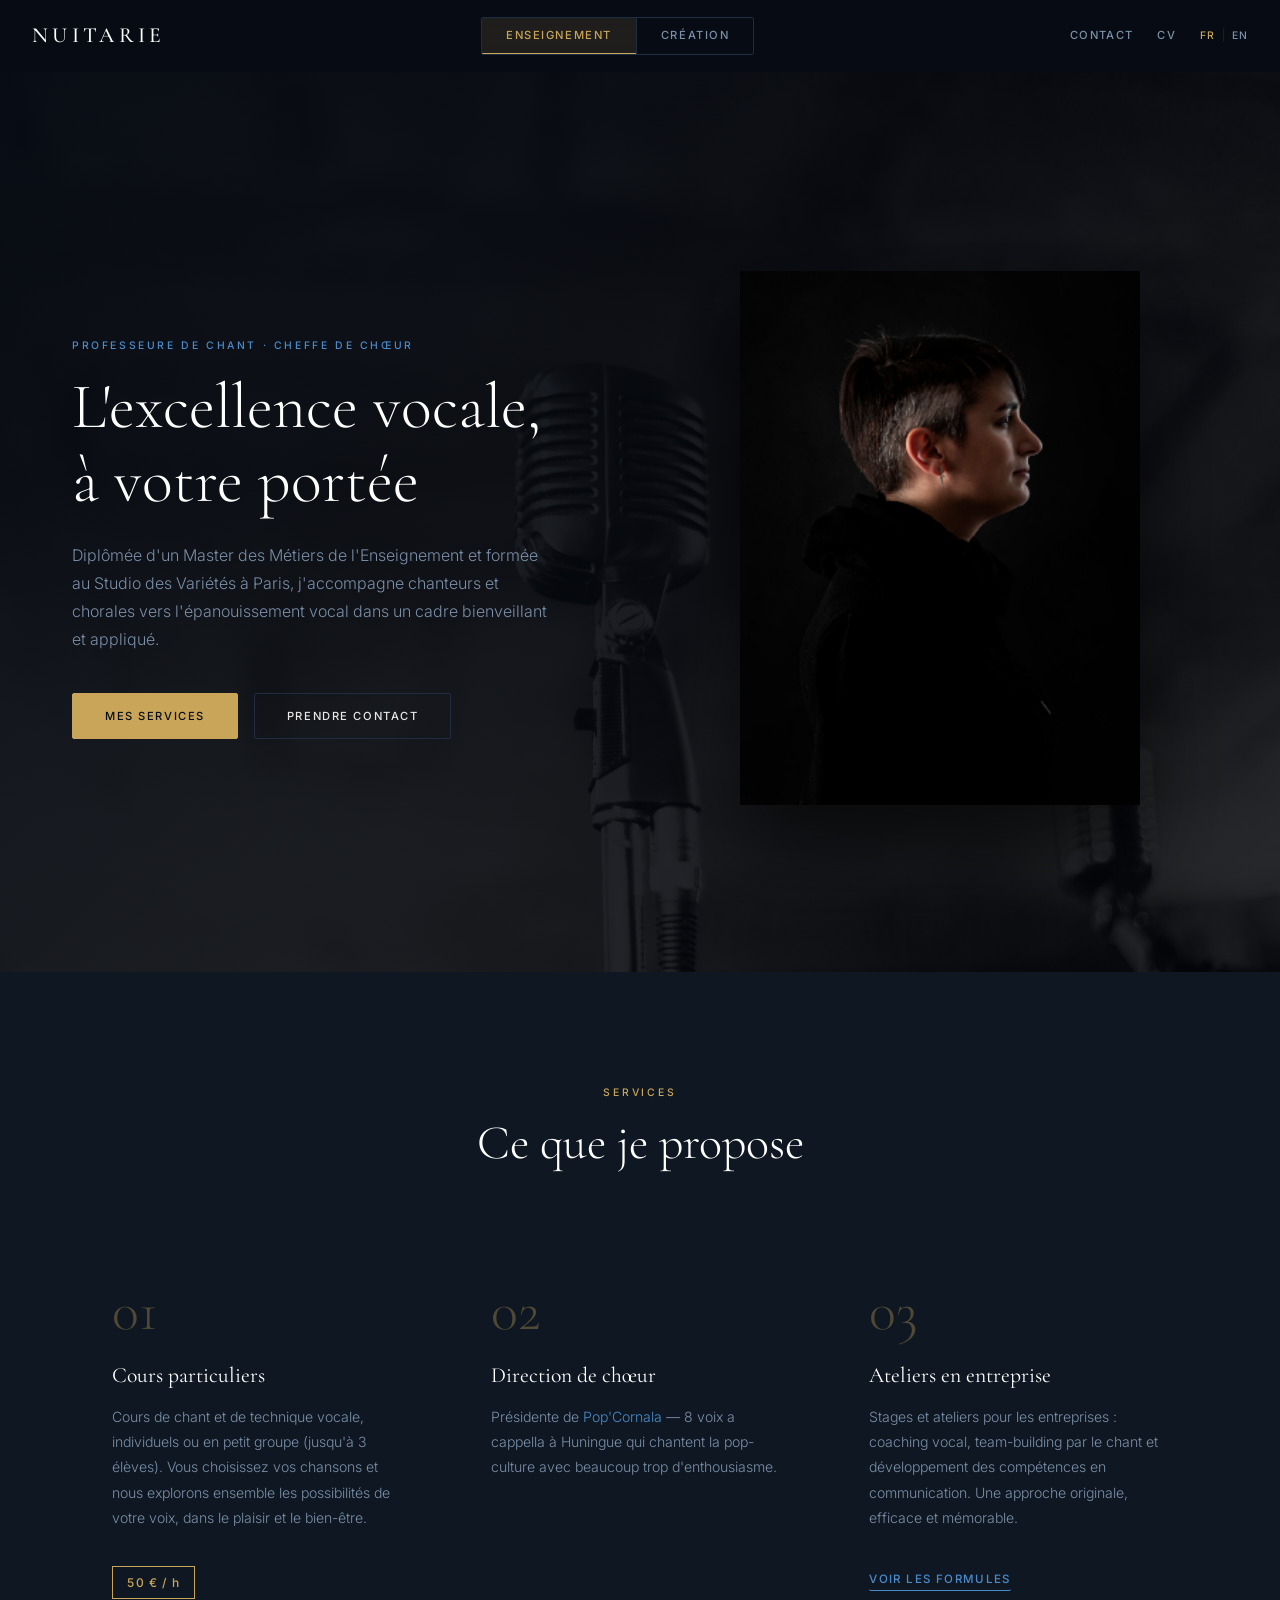
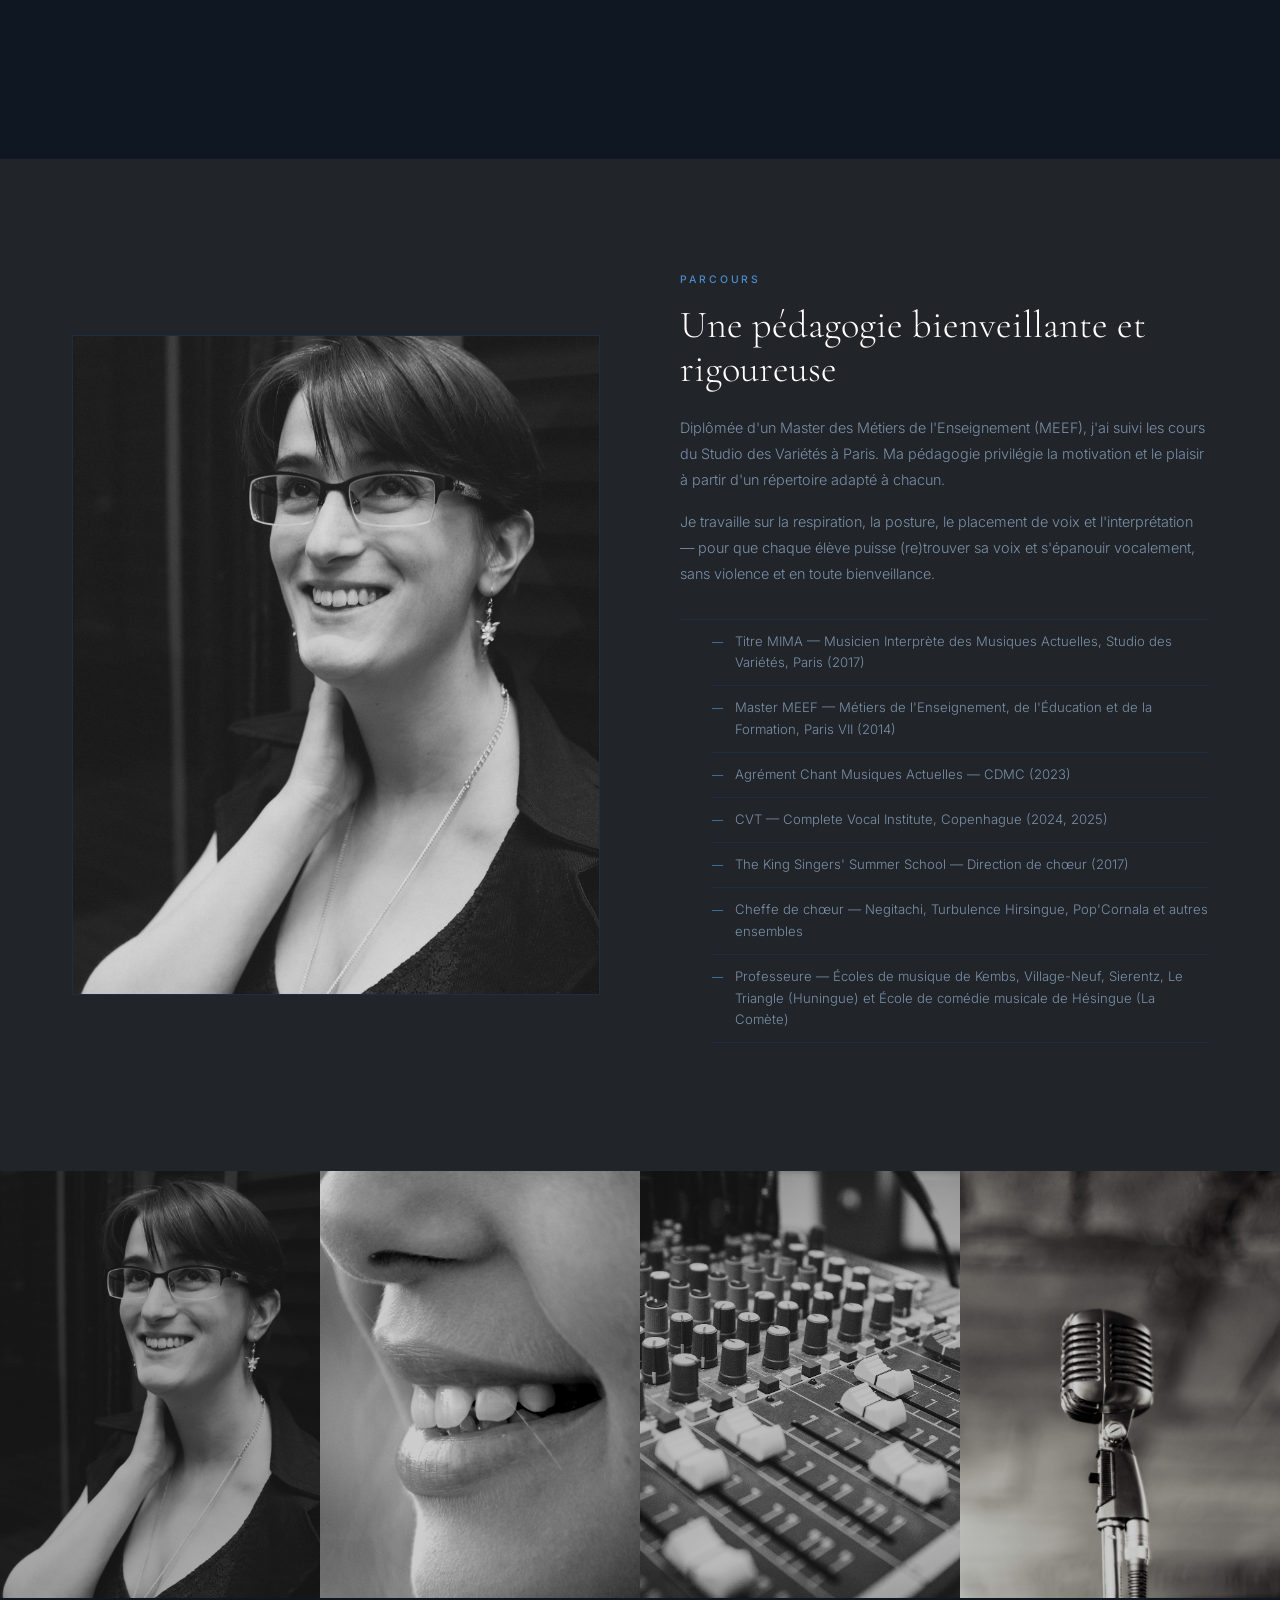
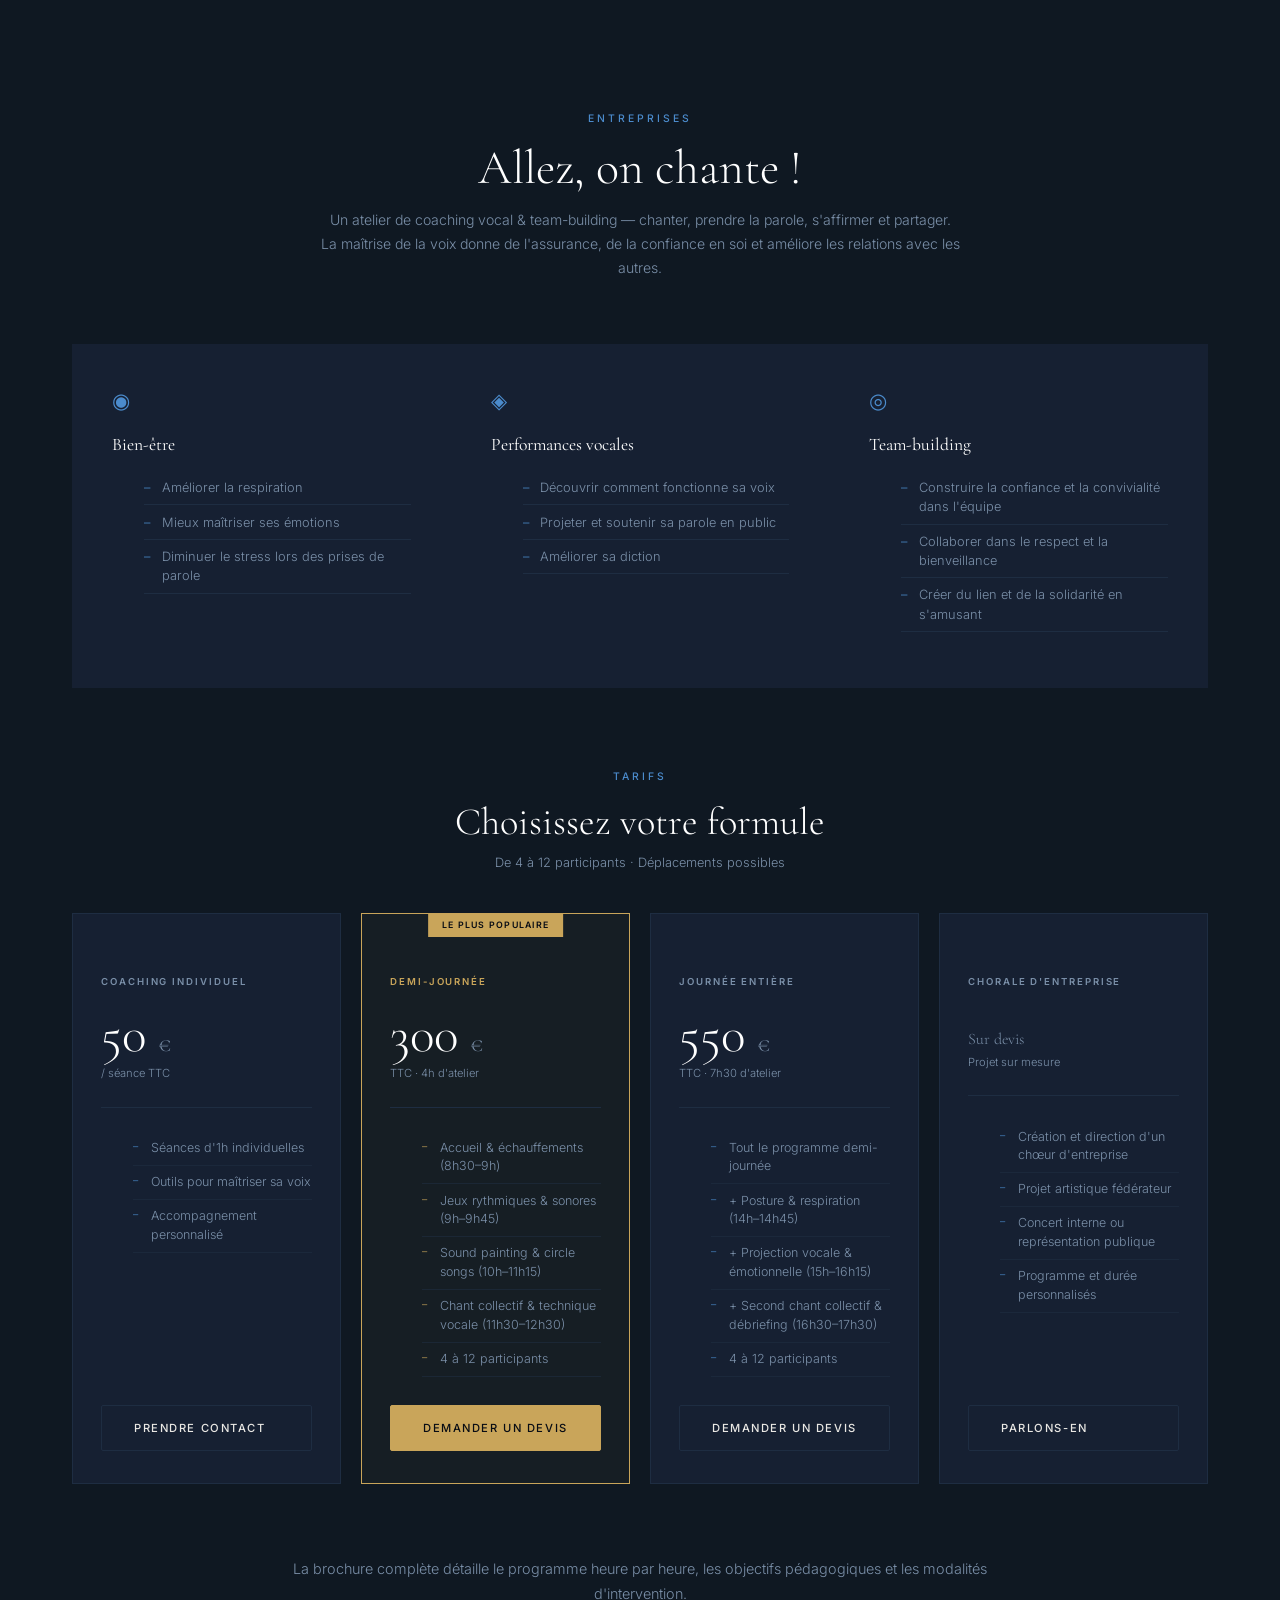
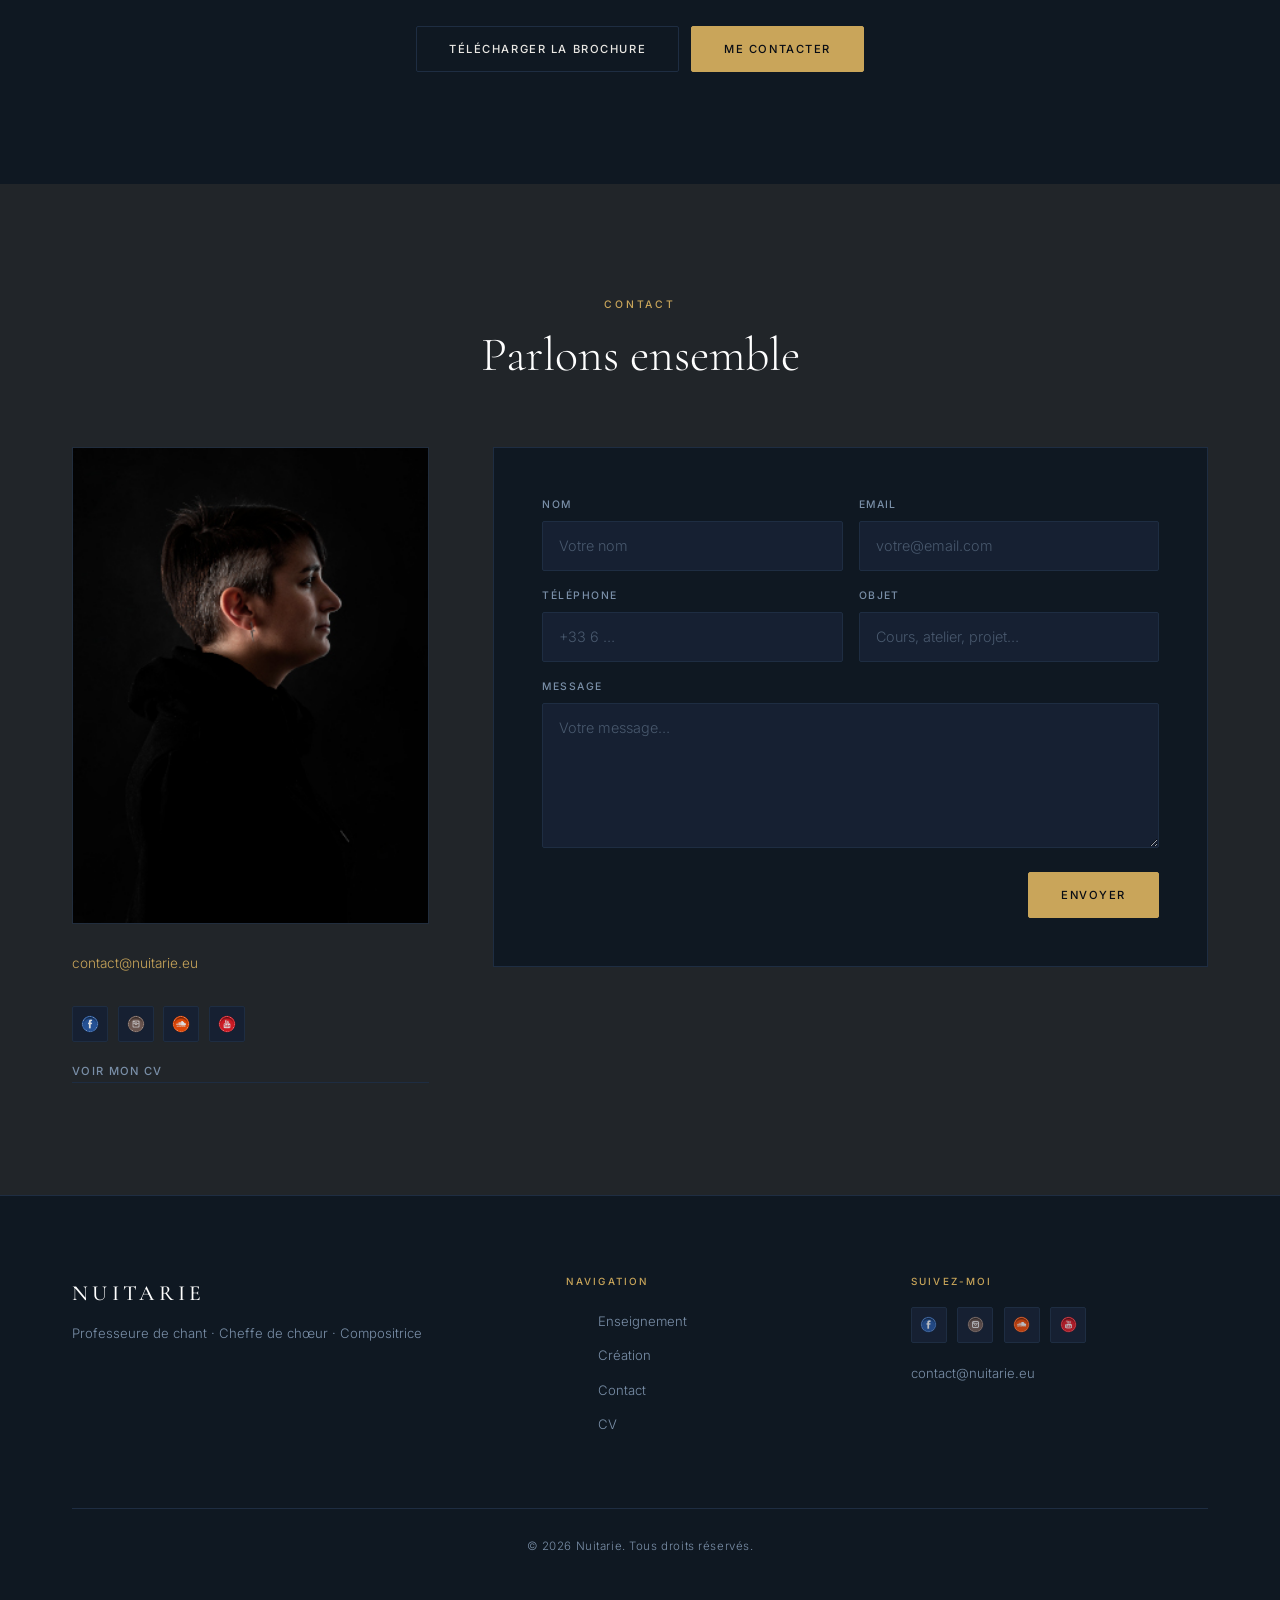
==== commit 20d47f06: "Mise en ligne du nouveau design Remplacement de l'ancien index.html/site.css par les fichiers du dos" ====
--- a/index.html
+++ b/index.html
@@ -1,512 +1,923 @@
 <!DOCTYPE html>
 <html lang="fr">
   <head>
-    <meta charset="utf-8">
-    <meta name="viewport" content="width=device-width, initial-scale=1, shrink-to-fit=no">
-    <meta name="description" content="Nuitarie - Autrice-compositrice-interprète, coach vocal et cheffe de chœur. Découvrez ma musique sur Spotify, Apple Music, et réservez vos cours de chant.">
-    <meta name="keywords" content="Nuitarie, musique, chant, coach vocal, compositrice, cours de chant, technique vocale">
+    <meta charset="UTF-8">
+    <meta name="viewport" content="width=device-width, initial-scale=1.0">
+    <meta name="description" content="Nuitarie — Professeure de chant, cheffe de chœur et autrice-compositrice-interprète. Cours de chant, direction de chœur, ateliers en entreprise et musique originale.">
+    <meta name="keywords" content="Nuitarie, cours de chant, professeure de chant, cheffe de choeur, compositrice, coaching vocal, ateliers entreprise">
     <meta name="author" content="Nuitarie">
-    <!-- Open Graph / Social Media -->
     <meta property="og:type" content="website">
-    <meta property="og:title" content="Nuitarie - Autrice, compositrice, interprète, coach vocal">
-    <meta property="og:description" content="Découvrez l'univers musical de Nuitarie - compositions originales, cours de chant et coaching vocal.">
+    <meta property="og:title" content="Nuitarie — Professeure de chant & Compositrice">
+    <meta property="og:description" content="Cours de chant, direction de chœur, ateliers en entreprise et musique originale.">
     <meta property="og:image" content="images/nuitarie.png">
-    <meta property="og:url" content="https://nuitarie.eu">
+    <meta property="og:url" content="https://www.nuitarie.eu">
     <meta name="twitter:card" content="summary_large_image">
-    <meta name="twitter:title" content="Nuitarie - Autrice, compositrice, interprète">
-    <meta name="twitter:description" content="Découvrez l'univers musical de Nuitarie - compositions originales, cours de chant et coaching vocal.">
-    <meta name="twitter:image" content="images/nuitarie.png">
-    <title>Nuitarie - Autrice, compositrice, interprète, coach vocal et cheffe de chœur</title>
-    <!-- icon -->
-    <link rel="icon" href="images/logo.png" />
-    <!-- fonts -->
-    <link rel="stylesheet" href="fonts.css">
+    <title>Nuitarie — Professeure de chant, Cheffe de chœur & Compositrice</title>
+    <link rel="icon" href="../images/logo.png">
+    <!-- Google Fonts -->
     <link rel="preconnect" href="https://fonts.googleapis.com">
     <link rel="preconnect" href="https://fonts.gstatic.com" crossorigin>
-    <link href="https://fonts.googleapis.com/css2?family=Caveat:wght@400..700&display=swap" rel="stylesheet">
-    <link href="https://fonts.googleapis.com/css?family=Vollkorn&display=swap" rel="stylesheet">
-    <!-- bootstrap -->
+    <link href="https://fonts.googleapis.com/css2?family=Cormorant+Garamond:ital,wght@0,300;0,400;0,500;0,600;1,300;1,400&family=Inter:wght@300;400;500&display=swap" rel="stylesheet">
+    <!-- Bootstrap -->
     <link href="https://cdn.jsdelivr.net/npm/bootstrap@5.3.0/dist/css/bootstrap.min.css" rel="stylesheet" integrity="sha384-9ndCyUaIbzAi2FUVXJi0CjmCapSmO7SnpJef0486qhLnuZ2cdeRhO02iuK6FUUVM" crossorigin="anonymous">
     <script src="https://code.jquery.com/jquery-3.7.1.min.js" integrity="sha256-/JqT3SQfawRcv/BIHPThkBvs0OEvtFFmqPF/lYI/Cxo=" crossorigin="anonymous"></script>
     <script src="https://cdn.jsdelivr.net/npm/bootstrap@5.3.0/dist/js/bootstrap.bundle.min.js" integrity="sha384-geWF76RCwLtnZ8qwWowPQNguL3RmwHVBC9FhGdlKrxdiJJigb/j/68SIy3Te4Bkz" crossorigin="anonymous"></script>
-    <!-- style -->
+    <!-- Styles -->
     <link rel="stylesheet" href="site.css">
   </head>
   <body>
-    <!-- BACKGROUND -->
-    <div id="background">
-      <video loop="loop" autoplay preload="metadata" muted="" playsinline poster="images/nuitarie.png">
-        <source src="video.mp4" type="video/mp4">
-        <!-- Fallback background for devices that don't support video -->
-        <div class="video-fallback" style="background-image: url('images/nuitarie.png');"></div>
-      </video>
-      <!-- Overlay to change video color -->
-      <div class="overlay"></div>
-    </div>
-    <!-- HEADER -->
-    <header id="header" role="banner">
-      <div class="header">
-        <!-- title (logo) -->
-        <div class="title">
-          <!-- Logo -->
-          <div class="logo"></div>
-        </div>
-        <!-- Hamburger Menu Button -->
-        <div class="hamburger" onclick="toggleMenu()" aria-label="Menu">
-          <span></span>
-          <span></span>
-          <span></span>
-        </div>
-        <nav role="navigation" aria-label="Navigation principale" id="nav-menu">
-          <div>
-            <a class="nav" href="#home" aria-label="Aller à la section Accueil" onclick="closeMenu()">ACCUEIL</a>
-            <a class="nav" href="#music" aria-label="Aller à la section Musique" onclick="closeMenu()">MUSIQUE</a>
-            <a class="nav" href="#contact" aria-label="Aller à la section Contact" onclick="closeMenu()">CONTACT</a>
-            <a class="nav nav_last" href="" data-bs-toggle="modal" data-bs-target="#cv-modal" aria-label="Ouvrir le CV" onclick="closeMenu()">CV</a>
-            <!--<a class="nav nav" href="#contact">CONTACT</a>-->
-            <!--<a class="nav nav_last" href="" data-toggle="modal" data-target="#cours-modal">COURS DE CHANT</a>-->
-          </div>
+
+    <!-- ===== HEADER ===== -->
+    <header id="site-header">
+      <div class="header-inner">
+        <a class="site-logo" href="#" onclick="showTab('teaching'); return false;">NUITARIE</a>
+
+        <nav class="tab-nav" role="navigation" aria-label="Sections principales">
+          <button class="tab-btn active" data-tab="teaching" onclick="showTab('teaching')">
+            <span class="fr-text">Enseignement</span><span class="en-text">Teaching</span>
+          </button>
+          <button class="tab-btn" data-tab="creative" onclick="showTab('creative')">
+            <span class="fr-text">Création</span><span class="en-text">Creative Work</span>
+          </button>
         </nav>
+
+        <div class="header-right">
+          <a href="#contact" class="header-contact-link">
+            <span class="fr-text">Contact</span><span class="en-text">Contact</span>
+          </a>
+          <a href="#" class="header-contact-link" data-bs-toggle="modal" data-bs-target="#cv-modal">CV</a>
+          <div class="lang-switcher">
+            <button class="lang-btn active" id="btn-fr" onclick="switchLang('fr')">FR</button>
+            <span class="lang-divider">|</span>
+            <button class="lang-btn" id="btn-en" onclick="switchLang('en')">EN</button>
+          </div>
+          <button class="hamburger-btn" id="hamburger-btn" onclick="toggleMobileMenu()" aria-label="Ouvrir le menu">
+            <span></span><span></span><span></span>
+          </button>
+        </div>
+      </div>
+
+      <!-- Mobile menu -->
+      <div class="mobile-menu" id="mobile-menu">
+        <a href="#contact" class="mobile-link" onclick="closeMobileMenu()">Contact</a>
+        <a href="#" class="mobile-link" data-bs-toggle="modal" data-bs-target="#cv-modal" onclick="closeMobileMenu()">CV</a>
+        <div class="mobile-lang">
+          <button class="lang-btn active" id="mobile-btn-fr" onclick="switchLang('fr')">FR</button>
+          <span class="lang-divider">|</span>
+          <button class="lang-btn" id="mobile-btn-en" onclick="switchLang('en')">EN</button>
+        </div>
       </div>
     </header>
-    <!-- MAIN CONTENT -->
-    <main id="body" role="main">
-      <!--- HOMEPAGE -->
-      <section class="page" id="home" aria-labelledby="home-title">
-        <hr>
-        <h1 id="home-title">
-          <a href="http://www.facebook.com/nuitarie" target="_blank" rel="noopener" aria-label="Visiter la page Facebook de Nuitarie">
-            <img class="social-icon" alt="Facebook" src="images/facebook.png">
+
+    <!-- ========================================================
+         ENSEIGNEMENT TAB
+    ======================================================== -->
+    <div id="tab-teaching" class="tab-panel active">
+
+      <!-- Hero -->
+      <section class="teaching-hero" role="banner">
+        <div class="teaching-hero-bg" style="background-image: url('images/modal4.jpg')"></div>
+        <div class="teaching-hero-overlay"></div>
+        <div class="teaching-hero-inner">
+          <div class="teaching-hero-text">
+            <span class="eyebrow teaching-eyebrow">
+              <span class="fr-text">Professeure de chant · Cheffe de chœur</span>
+              <span class="en-text">Singing Teacher · Choir Director</span>
+            </span>
+            <h1>
+              <span class="fr-text">L'excellence vocale,<br>à votre portée</span>
+              <span class="en-text">Vocal excellence,<br>within your reach</span>
+            </h1>
+            <p class="hero-desc">
+              <span class="fr-text">Diplômée d'un Master des Métiers de l'Enseignement et formée au Studio des Variétés à Paris, j'accompagne chanteurs et chorales vers l'épanouissement vocal dans un cadre bienveillant et appliqué.</span>
+              <span class="en-text">Holding a Master's in Teaching and trained at the Studio des Variétés in Paris, I guide singers and choirs toward vocal fulfillment in a caring yet demanding environment.</span>
+            </p>
+            <div class="hero-actions">
+              <a href="#teaching-services" class="btn-primary">
+                <span class="fr-text">Mes services</span><span class="en-text">My services</span>
+              </a>
+              <a href="#contact" class="btn-ghost">
+                <span class="fr-text">Prendre contact</span><span class="en-text">Get in touch</span>
+              </a>
+            </div>
+          </div>
+          <div class="teaching-hero-photo">
+            <img src="../images/photo.jpg" alt="Nuitarie — Professeure de chant">
+          </div>
+        </div>
+      </section>
+
+      <!-- Services -->
+      <section id="teaching-services" class="section-block bg-surface">
+        <div class="content-container">
+          <div class="section-header">
+            <span class="section-eyebrow">
+              <span class="fr-text">Services</span><span class="en-text">Services</span>
+            </span>
+            <h2>
+              <span class="fr-text">Ce que je propose</span>
+              <span class="en-text">What I offer</span>
+            </h2>
+          </div>
+          <div class="services-grid">
+
+            <div class="service-card">
+              <div class="service-number">01</div>
+              <h3>
+                <span class="fr-text">Cours particuliers</span>
+                <span class="en-text">Private lessons</span>
+              </h3>
+              <p>
+                <span class="fr-text">Cours de chant et de technique vocale, individuels ou en petit groupe (jusqu'à 3 élèves). Vous choisissez vos chansons et nous explorons ensemble les possibilités de votre voix, dans le plaisir et le bien-être.</span>
+                <span class="en-text">Singing and vocal technique lessons, individual or small group (up to 3 students). You choose your songs and we explore the possibilities of your voice together, with your pleasure and your well-being in mind.</span>
+              </p>
+              <div class="service-price">50 € / h</div>
+            </div>
+
+            <div class="service-card">
+              <div class="service-number">02</div>
+              <h3>
+                <span class="fr-text">Direction de chœur</span>
+                <span class="en-text">Choir Direction</span>
+              </h3>
+              <p>
+                <span class="fr-text">Présidente de <a href="https://www.popcornala.fr/" target="_blank" rel="noopener">Pop'Cornala</a> — 8 voix a cappella à Huningue qui chantent la pop-culture avec beaucoup trop d'enthousiasme.</span>
+                <span class="en-text">President of <a href="https://www.popcornala.fr/" target="_blank" rel="noopener">Pop'Cornala</a> — 8 a cappella voices in Huningue singing pop-culture with way too much enthusiasm.</span>
+              </p>
+            </div>
+
+            <div class="service-card">
+              <div class="service-number">03</div>
+              <h3>
+                <span class="fr-text">Ateliers en entreprise</span>
+                <span class="en-text">Corporate Workshops</span>
+              </h3>
+              <p>
+                <span class="fr-text">Stages et ateliers pour les entreprises : coaching vocal, team-building par le chant et développement des compétences en communication. Une approche originale, efficace et mémorable.</span>
+                <span class="en-text">Workshops for companies: vocal coaching, singing-based team-building and communication skills development. An original, effective and memorable approach.</span>
+              </p>
+              <a href="#enterprise" class="service-download">
+                <span class="fr-text">Voir les formules</span>
+                <span class="en-text">See the packages</span>
+              </a>
+            </div>
+
+          </div>
+        </div>
+      </section>
+
+      <!-- Credentials / About -->
+      <section class="section-block bg-dark">
+        <div class="content-container">
+          <div class="credentials-grid">
+            <div class="credentials-image">
+              <img src="../images/modal1.jpg" alt="Nuitarie en cours de chant">
+            </div>
+            <div class="credentials-text">
+              <span class="section-eyebrow teaching-eyebrow">
+                <span class="fr-text">Parcours</span>
+                <span class="en-text">Background</span>
+              </span>
+              <h2>
+                <span class="fr-text">Une pédagogie bienveillante et rigoureuse</span>
+                <span class="en-text">A caring and rigorous pedagogy</span>
+              </h2>
+              <p>
+                <span class="fr-text">Diplômée d'un Master des Métiers de l'Enseignement (MEEF), j'ai suivi les cours du Studio des Variétés à Paris. Ma pédagogie privilégie la motivation et le plaisir à partir d'un répertoire adapté à chacun.</span>
+                <span class="en-text">Holding a Master's in Teaching (MEEF), I trained at the Studio des Variétés in Paris. My pedagogy prioritizes motivation and pleasure, starting from a repertoire tailored to each student.</span>
+              </p>
+              <p>
+                <span class="fr-text">Je travaille sur la respiration, la posture, le placement de voix et l'interprétation — pour que chaque élève puisse (re)trouver sa voix et s'épanouir vocalement, sans violence et en toute bienveillance.</span>
+                <span class="en-text">I work on breathing, posture, voice placement and interpretation — so that each student can (re)discover their voice and flourish vocally, without pressure, in a caring space.</span>
+              </p>
+              <ul class="credentials-list">
+                <li><span class="fr-text">Titre MIMA — Musicien Interprète des Musiques Actuelles, Studio des Variétés, Paris (2017)</span><span class="en-text">MIMA — Contemporary Music Performer, Studio des Variétés, Paris (2017)</span></li>
+                <li><span class="fr-text">Master MEEF — Métiers de l'Enseignement, de l'Éducation et de la Formation, Paris VII (2014)</span><span class="en-text">Master's in Teaching (MEEF), Paris VII (2014)</span></li>
+                <li><span class="fr-text">Agrément Chant Musiques Actuelles — CDMC (2023)</span><span class="en-text">Contemporary Singing Accreditation — CDMC (2023)</span></li>
+                <li><span class="fr-text">CVT — Complete Vocal Institute, Copenhague (2024, 2025)</span><span class="en-text">CVT — Complete Vocal Institute, Copenhagen (2024, 2025)</span></li>
+                <li><span class="fr-text">The King Singers' Summer School — Direction de chœur (2017)</span><span class="en-text">The King Singers' Summer School — Choral direction (2017)</span></li>
+                <li><span class="fr-text">Cheffe de chœur — Negitachi, Turbulence Hirsingue, Pop'Cornala et autres ensembles</span><span class="en-text">Choir Director — Negitachi, Turbulence Hirsingue, Pop'Cornala and other ensembles</span></li>
+                <li><span class="fr-text">Professeure — Écoles de musique de Kembs, Village-Neuf, Sierentz, <a href="https://www.huningue.fr/votre-quotidien/vie-culturelle/academie-des-arts/musique/" target="_blank" rel="noopener">Le Triangle (Huningue)</a> et <a href="https://www.lacometehesingue.fr/activites/ecole-de-comedie-musicale" target="_blank" rel="noopener">École de comédie musicale de Hésingue (La Comète)</a></span><span class="en-text">Teacher — Music schools in Kembs, Village-Neuf, Sierentz, <a href="https://www.huningue.fr/votre-quotidien/vie-culturelle/academie-des-arts/musique/" target="_blank" rel="noopener">Le Triangle (Huningue)</a> and <a href="https://www.lacometehesingue.fr/activites/ecole-de-comedie-musicale" target="_blank" rel="noopener">École de comédie musicale de Hésingue (La Comète)</a></span></li>
+              </ul>
+            </div>
+          </div>
+        </div>
+      </section>
+
+      <!-- Gallery -->
+      <section class="gallery-section">
+        <div class="gallery-grid">
+          <div class="gallery-item"><img src="../images/modal1.jpg" alt="Cours de chant"></div>
+          <div class="gallery-item"><img src="../images/modal2.jpg" alt="Atelier vocal"></div>
+          <div class="gallery-item"><img src="../images/modal3.jpg" alt="Performance"></div>
+          <div class="gallery-item"><img src="../images/modal4.jpg" alt="Coaching vocal"></div>
+        </div>
+      </section>
+
+      <!-- Enterprise full section -->
+      <section id="enterprise" class="section-block bg-surface">
+        <div class="content-container">
+
+          <div class="section-header">
+            <span class="section-eyebrow teaching-eyebrow">
+              <span class="fr-text">Entreprises</span>
+              <span class="en-text">Corporate</span>
+            </span>
+            <h2>
+              <span class="fr-text">Allez, on chante !</span>
+              <span class="en-text">Let's sing!</span>
+            </h2>
+            <p class="section-subtitle">
+              <span class="fr-text">Un atelier de coaching vocal &amp; team-building — chanter, prendre la parole, s'affirmer et partager. La maîtrise de la voix donne de l'assurance, de la confiance en soi et améliore les relations avec les autres.</span>
+              <span class="en-text">A vocal coaching &amp; team-building workshop — sing, speak up, assert yourself and share. Mastering your voice builds confidence and improves relationships with others.</span>
+            </p>
+          </div>
+
+          <!-- Three pillars -->
+          <div class="pillars-grid">
+            <div class="pillar-card">
+              <span class="pillar-icon">◉</span>
+              <h3><span class="fr-text">Bien-être</span><span class="en-text">Well-being</span></h3>
+              <ul>
+                <li><span class="fr-text">Améliorer la respiration</span><span class="en-text">Improve breathing</span></li>
+                <li><span class="fr-text">Mieux maîtriser ses émotions</span><span class="en-text">Better manage emotions</span></li>
+                <li><span class="fr-text">Diminuer le stress lors des prises de parole</span><span class="en-text">Reduce stress when speaking in public</span></li>
+              </ul>
+            </div>
+            <div class="pillar-card">
+              <span class="pillar-icon">◈</span>
+              <h3><span class="fr-text">Performances vocales</span><span class="en-text">Vocal performance</span></h3>
+              <ul>
+                <li><span class="fr-text">Découvrir comment fonctionne sa voix</span><span class="en-text">Discover how your voice works</span></li>
+                <li><span class="fr-text">Projeter et soutenir sa parole en public</span><span class="en-text">Project and sustain your voice in public</span></li>
+                <li><span class="fr-text">Améliorer sa diction</span><span class="en-text">Improve diction</span></li>
+              </ul>
+            </div>
+            <div class="pillar-card">
+              <span class="pillar-icon">◎</span>
+              <h3><span class="fr-text">Team-building</span><span class="en-text">Team-building</span></h3>
+              <ul>
+                <li><span class="fr-text">Construire la confiance et la convivialité dans l'équipe</span><span class="en-text">Build trust and conviviality in the team</span></li>
+                <li><span class="fr-text">Collaborer dans le respect et la bienveillance</span><span class="en-text">Collaborate with respect and kindness</span></li>
+                <li><span class="fr-text">Créer du lien et de la solidarité en s'amusant</span><span class="en-text">Create bonds and solidarity while having fun</span></li>
+              </ul>
+            </div>
+          </div>
+
+          <!-- Pricing -->
+          <div class="pricing-header">
+            <span class="section-eyebrow teaching-eyebrow">
+              <span class="fr-text">Tarifs</span><span class="en-text">Pricing</span>
+            </span>
+            <h3>
+              <span class="fr-text">Choisissez votre formule</span>
+              <span class="en-text">Choose your plan</span>
+            </h3>
+            <p>
+              <span class="fr-text">De 4 à 12 participants · Déplacements possibles</span>
+              <span class="en-text">4 to 12 participants · Travel possible</span>
+            </p>
+          </div>
+
+          <div class="pricing-grid">
+
+            <!-- Individual coaching -->
+            <div class="pricing-card">
+              <div class="pricing-label">
+                <span class="fr-text">Coaching individuel</span>
+                <span class="en-text">Individual coaching</span>
+              </div>
+              <div class="pricing-amount">50 <span>€</span></div>
+              <div class="pricing-period">
+                <span class="fr-text">/ séance TTC</span>
+                <span class="en-text">/ session TTC</span>
+              </div>
+              <ul class="pricing-features">
+                <li><span class="fr-text">Séances d'1h individuelles</span><span class="en-text">Individual 1h sessions</span></li>
+                <li><span class="fr-text">Outils pour maîtriser sa voix</span><span class="en-text">Tools to master your voice</span></li>
+                <li><span class="fr-text">Accompagnement personnalisé</span><span class="en-text">Personalised support</span></li>
+              </ul>
+              <a href="#contact" class="btn-ghost">
+                <span class="fr-text">Prendre contact</span><span class="en-text">Get in touch</span>
+              </a>
+            </div>
+
+            <!-- Half-day (featured) -->
+            <div class="pricing-card pricing-featured">
+              <div class="pricing-badge">
+                <span class="fr-text">Le plus populaire</span><span class="en-text">Most popular</span>
+              </div>
+              <div class="pricing-label">
+                <span class="fr-text">Demi-journée</span><span class="en-text">Half-day</span>
+              </div>
+              <div class="pricing-amount">300 <span>€</span></div>
+              <div class="pricing-period">
+                <span class="fr-text">TTC · 4h d'atelier</span>
+                <span class="en-text">TTC · 4h workshop</span>
+              </div>
+              <ul class="pricing-features">
+                <li><span class="fr-text">Accueil &amp; échauffements (8h30–9h)</span><span class="en-text">Welcome &amp; warm-ups (8:30–9:00)</span></li>
+                <li><span class="fr-text">Jeux rythmiques &amp; sonores (9h–9h45)</span><span class="en-text">Rhythmic &amp; sound games (9:00–9:45)</span></li>
+                <li><span class="fr-text">Sound painting &amp; circle songs (10h–11h15)</span><span class="en-text">Sound painting &amp; circle songs (10:00–11:15)</span></li>
+                <li><span class="fr-text">Chant collectif &amp; technique vocale (11h30–12h30)</span><span class="en-text">Collective singing &amp; technique (11:30–12:30)</span></li>
+                <li><span class="fr-text">4 à 12 participants</span><span class="en-text">4 to 12 participants</span></li>
+              </ul>
+              <a href="#contact" class="btn-primary">
+                <span class="fr-text">Demander un devis</span><span class="en-text">Request a quote</span>
+              </a>
+            </div>
+
+            <!-- Full day -->
+            <div class="pricing-card">
+              <div class="pricing-label">
+                <span class="fr-text">Journée entière</span><span class="en-text">Full day</span>
+              </div>
+              <div class="pricing-amount">550 <span>€</span></div>
+              <div class="pricing-period">
+                <span class="fr-text">TTC · 7h30 d'atelier</span>
+                <span class="en-text">TTC · 7h30 workshop</span>
+              </div>
+              <ul class="pricing-features">
+                <li><span class="fr-text">Tout le programme demi-journée</span><span class="en-text">Full half-day programme</span></li>
+                <li><span class="fr-text">+ Posture &amp; respiration (14h–14h45)</span><span class="en-text">+ Posture &amp; breathing (14:00–14:45)</span></li>
+                <li><span class="fr-text">+ Projection vocale &amp; émotionnelle (15h–16h15)</span><span class="en-text">+ Vocal &amp; emotional projection (15:00–16:15)</span></li>
+                <li><span class="fr-text">+ Second chant collectif &amp; débriefing (16h30–17h30)</span><span class="en-text">+ Second collective song &amp; debrief (16:30–17:30)</span></li>
+                <li><span class="fr-text">4 à 12 participants</span><span class="en-text">4 to 12 participants</span></li>
+              </ul>
+              <a href="#contact" class="btn-ghost">
+                <span class="fr-text">Demander un devis</span><span class="en-text">Request a quote</span>
+              </a>
+            </div>
+
+            <!-- Company choir -->
+            <div class="pricing-card">
+              <div class="pricing-label">
+                <span class="fr-text">Chorale d'entreprise</span><span class="en-text">Company choir</span>
+              </div>
+              <div class="pricing-amount" style="font-size:2rem;margin-top:.5rem">
+                <span class="fr-text" style="font-size:1rem;color:var(--text-muted)">Sur devis</span>
+                <span class="en-text" style="font-size:1rem;color:var(--text-muted)">On request</span>
+              </div>
+              <div class="pricing-period">
+                <span class="fr-text">Projet sur mesure</span>
+                <span class="en-text">Bespoke project</span>
+              </div>
+              <ul class="pricing-features">
+                <li><span class="fr-text">Création et direction d'un chœur d'entreprise</span><span class="en-text">Creation and direction of a company choir</span></li>
+                <li><span class="fr-text">Projet artistique fédérateur</span><span class="en-text">Unifying artistic project</span></li>
+                <li><span class="fr-text">Concert interne ou représentation publique</span><span class="en-text">Internal concert or public performance</span></li>
+                <li><span class="fr-text">Programme et durée personnalisés</span><span class="en-text">Custom programme and duration</span></li>
+              </ul>
+              <a href="#contact" class="btn-ghost">
+                <span class="fr-text">Parlons-en</span><span class="en-text">Let's talk</span>
+              </a>
+            </div>
+
+          </div><!-- /pricing-grid -->
+
+          <!-- Bonus strip -->
+          <div class="enterprise-bonus">
+            <p>
+              <span class="fr-text">La brochure complète détaille le programme heure par heure, les objectifs pédagogiques et les modalités d'intervention.</span>
+              <span class="en-text">The full brochure details the hour-by-hour programme, learning objectives and delivery modalities.</span>
+            </p>
+            <div class="enterprise-bonus-actions">
+              <a href="../data/Ateliers pour entreprises.pdf" target="_blank" class="btn-ghost">
+                <span class="fr-text">Télécharger la brochure</span>
+                <span class="en-text">Download brochure</span>
+              </a>
+              <a href="#contact" class="btn-primary">
+                <span class="fr-text">Me contacter</span>
+                <span class="en-text">Contact me</span>
+              </a>
+            </div>
+          </div>
+
+        </div>
+      </section>
+
+    </div><!-- /tab-teaching -->
+
+
+    <!-- ========================================================
+         CRÉATION TAB
+    ======================================================== -->
+    <div id="tab-creative" class="tab-panel">
+
+      <!-- Hero -->
+      <section class="creative-hero" role="banner">
+        <video id="hero-video" autoplay muted loop playsinline>
+          <source src="../video.mp4" type="video/mp4">
+        </video>
+        <div class="creative-hero-overlay"></div>
+        <div class="creative-hero-content">
+          <div class="creative-social">
+            <a href="http://www.facebook.com/nuitarie" target="_blank" rel="noopener" aria-label="Facebook">
+              <img src="../images/facebook.png" alt="Facebook">
+            </a>
+            <a href="https://soundcloud.com/nuitarie" target="_blank" rel="noopener" aria-label="SoundCloud">
+              <img src="../images/soundcloud.png" alt="SoundCloud">
+            </a>
+            <a href="https://youtube.com/user/miracleworkerking" target="_blank" rel="noopener" aria-label="YouTube">
+              <img src="../images/youtube.png" alt="YouTube">
+            </a>
+            <a href="https://instagram.com/nuitarie" target="_blank" rel="noopener" aria-label="Instagram">
+              <img src="../images/instagram.png" alt="Instagram">
+            </a>
+          </div>
+          <h1>NUITARIE</h1>
+          <p class="creative-tagline">
+            <span class="fr-text">Autrice · Compositrice · Interprète</span>
+            <span class="en-text">Songwriter · Composer · Performer</span>
+          </p>
+          <a href="#discography" class="btn-outline-light">
+            <span class="fr-text">Découvrir la musique</span>
+            <span class="en-text">Discover the music</span>
           </a>
-          <a href="https://soundcloud.com/nuitarie" target="_blank" rel="noopener" aria-label="Écouter sur SoundCloud">
-            <img class="social-icon" alt="SoundCloud" src="images/soundcloud.png">
-          </a>
-          Nuitarie
-          <a href="https://youtube.com/user/miracleworkerking" target="_blank" rel="noopener" aria-label="Regarder sur YouTube">
-            <img class="social-icon" alt="YouTube" src="images/youtube.png">
-          </a>
-          <a href="https://instagram.com/nuitarie" target="_blank" rel="noopener" aria-label="Suivre sur Instagram">
-            <img class="social-icon" alt="Instagram" src="images/instagram.png">
-          </a>
-        </h1>
-        <h2>Autrice-compositrice-interprète, coach vocal et cheffe de chœur</h2>
-        <hr>
-        <div class="row">
-          <div class="col-md-5 d-flex align-items-center justify-content-center">
-            <div title="Avatar réalisé par PirateCashoo" class="avatar-container">
-              <div class="avatar">
-                <img alt="Portrait artistique de Nuitarie - autrice compositrice interprète" src="images/nuitarie.png" height="100%">
-              </div>
-              <div class="avatar-scotch-left"></div>
-              <div class="avatar-scotch-right"></div>
-            </div>
-          </div>
-          <div class="col-md-7">
-            <!-- Language Content Wrapper -->
-            <div class="language-content-wrapper">
-              <!-- French Content -->
-              <div class="language-content french-content active" id="french-content">
-                <div class="language-flags">
-                  <img alt="Français" src="images/fr.png" class="flag-icon clickable active" data-lang="fr" onclick="switchLanguage('fr')">
-                  <img alt="English" src="images/en.png" class="flag-icon clickable" data-lang="en" onclick="switchLanguage('en')">
+        </div>
+      </section>
+
+      <!-- Artist Bio -->
+      <section class="section-block bg-dark">
+        <div class="content-container">
+          <div class="artist-bio-grid">
+            <div class="artist-bio-image">
+              <img src="../images/nuitarie.png" alt="Nuitarie — Artiste">
+            </div>
+            <div class="artist-bio-text">
+              <span class="section-eyebrow">
+                <span class="fr-text">L'artiste</span>
+                <span class="en-text">The artist</span>
+              </span>
+              <h2>Nuitarie</h2>
+              <p>
+                <span class="fr-text">Je compose des musiques et des chansons, en créant des mélodies et des paysages oniriques, des peintures sonores peuplées d'étranges créatures. Mon univers mêle musiques actuelles, folk et sonorités électroniques pour créer une atmosphère unique et singulière.</span>
+                <span class="en-text">I compose music and songs, creating dreamlike melodies and soundscapes — sonic paintings populated by strange creatures. My world blends contemporary music, folk and electronic sounds to craft a singular and unique atmosphere.</span>
+              </p>
+              <p>
+                <span class="fr-text">Quatre EPs publiés, disponibles sur toutes les plateformes. Des expérimentations et travaux en cours accessibles sur SoundCloud, où l'univers créatif de Nuitarie se déploie librement.</span>
+                <span class="en-text">Four published EPs available on all platforms. Experiments and works in progress accessible on SoundCloud, where Nuitarie's creative world unfolds freely.</span>
+              </p>
+              <p>
+                <span class="fr-text">En parallèle, je prête ma voix, mon autoharpe et mes petites percussions à <a href="https://www.goodvibesonly68.fr/" target="_blank" rel="noopener">Good Vibes Only</a> — un quartet bossa nova, samba &amp; folk basé en Alsace, pour les concerts en plein air et les soirées où l'on a besoin d'un peu de soleil.</span>
+                <span class="en-text">Alongside, I sing, play autoharp and small percussion in <a href="https://www.goodvibesonly68.fr/" target="_blank" rel="noopener">Good Vibes Only</a> — a bossa nova, samba &amp; folk quartet based in Alsace, for open-air gigs and evenings that could use a little sunshine.</span>
+              </p>
+              <div class="streaming-icons-row">
+                <a href="https://open.spotify.com/album/6PjwZkGaOBeuKfvza1zWz5" target="_blank" title="Spotify" rel="noopener">
+                  <img src="../images/spotify.png" alt="Spotify">
+                </a>
+                <a href="https://music.apple.com/us/album/ghost-love-stories-ep/1606383341" target="_blank" title="Apple Music" rel="noopener">
+                  <img src="../images/itunes.png" alt="Apple Music">
+                </a>
+                <a href="https://www.deezer.com/fr/album/289490922" target="_blank" title="Deezer" rel="noopener">
+                  <img src="../images/deezer.png" alt="Deezer">
+                </a>
+                <a href="https://nuitarie.bandcamp.com/" target="_blank" title="Bandcamp" rel="noopener">
+                  <img src="../images/bandcamp.png" alt="Bandcamp">
+                </a>
+                <a href="https://music.youtube.com/playlist?list=OLAK5uy_l-2_HzE8nPIhaH5ZiVjNAEPDaDCGp6jS4" target="_blank" title="YouTube Music" rel="noopener">
+                  <img src="../images/youtube-music.png" alt="YouTube Music">
+                </a>
+                <a href="https://www.amazon.com/dp/B09QXGZLHF/" target="_blank" title="Amazon Music" rel="noopener">
+                  <img src="../images/amazon.png" alt="Amazon Music">
+                </a>
+              </div>
+            </div>
+          </div>
+        </div>
+      </section>
+
+      <!-- Discography -->
+      <section id="discography" class="section-block bg-surface">
+        <div class="content-container">
+          <div class="section-header">
+            <span class="section-eyebrow">
+              <span class="fr-text">Discographie</span><span class="en-text">Discography</span>
+            </span>
+            <h2>EPs</h2>
+          </div>
+          <div class="albums-grid">
+
+            <div class="album-card">
+              <h3>Ghost Love Stories</h3>
+              <div class="spotify-embed">
+                <iframe title="deezer-widget" src="https://widget.deezer.com/widget/dark/album/289490922" width="100%" height="300" frameborder="0" allowtransparency="true" allow="encrypted-media; clipboard-write" loading="lazy"></iframe>
+              </div>
+              <div class="album-platforms">
+                <a href="https://music.apple.com/us/album/ghost-love-stories-ep/1606383341" target="_blank" rel="noopener" title="Apple Music"><img src="../images/itunes.png" alt="Apple Music"></a>
+                <a href="https://open.spotify.com/album/6PjwZkGaOBeuKfvza1zWz5" target="_blank" rel="noopener" title="Spotify"><img src="../images/spotify.png" alt="Spotify"></a>
+                <a href="https://music.youtube.com/playlist?list=OLAK5uy_l-2_HzE8nPIhaH5ZiVjNAEPDaDCGp6jS4" target="_blank" rel="noopener" title="YouTube Music"><img src="../images/youtube-music.png" alt="YouTube Music"></a>
+                <a href="https://www.deezer.com/fr/album/289490922" target="_blank" rel="noopener" title="Deezer"><img src="../images/deezer.png" alt="Deezer"></a>
+                <a href="https://www.amazon.com/dp/B09QXGZLHF/" target="_blank" rel="noopener" title="Amazon Music"><img src="../images/amazon.png" alt="Amazon Music"></a>
+              </div>
+            </div>
+
+            <div class="album-card">
+              <h3>Dans une parure de plumes grises</h3>
+              <div class="spotify-embed">
+                <iframe title="deezer-widget" src="https://widget.deezer.com/widget/dark/album/155768242" width="100%" height="300" frameborder="0" allowtransparency="true" allow="encrypted-media; clipboard-write" loading="lazy"></iframe>
+              </div>
+              <div class="album-platforms">
+                <a href="https://music.apple.com/fr/album/dans-une-parure-de-plumes-grises-ep/1519531914" target="_blank" rel="noopener" title="Apple Music"><img src="../images/itunes.png" alt="Apple Music"></a>
+                <a href="https://open.spotify.com/album/5xyY8kfnR0Ol3n7wZlBhJm" target="_blank" rel="noopener" title="Spotify"><img src="../images/spotify.png" alt="Spotify"></a>
+                <a href="https://music.youtube.com/playlist?list=OLAK5uy_mMh3gpKuw8WHR3BP-GJD-ZRCOOg518gKM" target="_blank" rel="noopener" title="YouTube Music"><img src="../images/youtube-music.png" alt="YouTube Music"></a>
+                <a href="https://www.deezer.com/fr/album/155768242" target="_blank" rel="noopener" title="Deezer"><img src="../images/deezer.png" alt="Deezer"></a>
+                <a href="https://nuitarie.bandcamp.com/album/dans-une-parure-de-plumes-grises" target="_blank" rel="noopener" title="Bandcamp"><img src="../images/bandcamp.png" alt="Bandcamp"></a>
+                <a href="https://www.amazon.com/gp/product/B08BJ68B8C/" target="_blank" rel="noopener" title="Amazon Music"><img src="../images/amazon.png" alt="Amazon Music"></a>
+              </div>
+            </div>
+
+            <div class="album-card">
+              <h3>Pluto 1982</h3>
+              <div class="spotify-embed">
+                <iframe title="deezer-widget" src="https://widget.deezer.com/widget/dark/album/88805322" width="100%" height="300" frameborder="0" allowtransparency="true" allow="encrypted-media; clipboard-write" loading="lazy"></iframe>
+              </div>
+              <div class="album-platforms">
+                <a href="https://music.apple.com/fr/album/pluto-1982-single/1454810119" target="_blank" rel="noopener" title="Apple Music"><img src="../images/itunes.png" alt="Apple Music"></a>
+                <a href="https://open.spotify.com/album/03zexZdmhijf31yIxVBt80" target="_blank" rel="noopener" title="Spotify"><img src="../images/spotify.png" alt="Spotify"></a>
+                <a href="https://music.youtube.com/playlist?list=OLAK5uy_kVUC7PsSWZQiDYGpmx9gMfLCPaCjgdqcE" target="_blank" rel="noopener" title="YouTube Music"><img src="../images/youtube-music.png" alt="YouTube Music"></a>
+                <a href="https://www.deezer.com/fr/album/88805322" target="_blank" rel="noopener" title="Deezer"><img src="../images/deezer.png" alt="Deezer"></a>
+                <a href="https://nuitarie.bandcamp.com/album/pluto-1982" target="_blank" rel="noopener" title="Bandcamp"><img src="../images/bandcamp.png" alt="Bandcamp"></a>
+                <a href="https://www.amazon.com/Pluto-1982-Nuitarie/dp/B07P6RM67M" target="_blank" rel="noopener" title="Amazon Music"><img src="../images/amazon.png" alt="Amazon Music"></a>
+              </div>
+            </div>
+
+            <div class="album-card">
+              <h3>Arcaibh — The Lost Island</h3>
+              <div class="spotify-embed">
+                <iframe title="deezer-widget" src="https://widget.deezer.com/widget/dark/album/60096292" width="100%" height="300" frameborder="0" allowtransparency="true" allow="encrypted-media; clipboard-write" loading="lazy"></iframe>
+              </div>
+              <div class="album-platforms">
+                <a href="https://itunes.apple.com/fr/album/arcaibh-the-lost-island-ep/1365507014" target="_blank" rel="noopener" title="Apple Music"><img src="../images/itunes.png" alt="Apple Music"></a>
+                <a href="https://open.spotify.com/album/7vbRXRZjBaFZHhxzicrio2" target="_blank" rel="noopener" title="Spotify"><img src="../images/spotify.png" alt="Spotify"></a>
+                <a href="https://music.youtube.com/playlist?list=OLAK5uy_nzJ5J1vmqc4EnRW-qCRx5YOsFp9mQd6Vc" target="_blank" rel="noopener" title="YouTube Music"><img src="../images/youtube-music.png" alt="YouTube Music"></a>
+                <a href="https://www.deezer.com/fr/album/60096292" target="_blank" rel="noopener" title="Deezer"><img src="../images/deezer.png" alt="Deezer"></a>
+                <a href="https://nuitarie.bandcamp.com/album/arcaibh-the-lost-island" target="_blank" rel="noopener" title="Bandcamp"><img src="../images/bandcamp.png" alt="Bandcamp"></a>
+                <a href="https://www.amazon.fr/Arcaibh-Lost-Island-Nuitarie/dp/B07BSRR1M2" target="_blank" rel="noopener" title="Amazon Music"><img src="../images/amazon.png" alt="Amazon Music"></a>
+              </div>
+            </div>
+
+          </div>
+        </div>
+      </section>
+
+      <!-- SoundCloud -->
+      <section class="section-block bg-dark">
+        <div class="content-container">
+          <div class="section-header">
+            <span class="section-eyebrow">SoundCloud</span>
+            <h2>
+              <span class="fr-text">Collections</span>
+              <span class="en-text">Collections</span>
+            </h2>
+          </div>
+          <div class="soundcloud-grid soundcloud-grid-3">
+            <div class="soundcloud-card">
+              <h3>Crown of Thorns</h3>
+              <iframe width="100%" height="450" scrolling="no" frameborder="no" allow="autoplay"
+                data-src="https://w.soundcloud.com/player/?url=https%3A//api.soundcloud.com/playlists/929180185&color=%23C9A55A&auto_play=false&hide_related=false&show_comments=true&show_user=true&show_reposts=false&show_teaser=true&visual=true"></iframe>
+            </div>
+            <div class="soundcloud-card">
+              <h3>Covers</h3>
+              <iframe width="100%" height="450" scrolling="no" frameborder="no" allow="autoplay"
+                data-src="https://w.soundcloud.com/player/?url=https%3A//api.soundcloud.com/playlists/576955974&color=%23C9A55A&auto_play=false&hide_related=false&show_comments=true&show_user=true&show_reposts=false&show_teaser=true&visual=true"></iframe>
+            </div>
+            <div class="soundcloud-card">
+              <h3>
+                <span class="fr-text">Dernières créations</span>
+                <span class="en-text">Latest tracks</span>
+              </h3>
+              <iframe width="100%" height="450" scrolling="no" frameborder="no" allow="autoplay"
+                data-src="https://w.soundcloud.com/player/?url=https%3A//soundcloud.com/nuitarie&color=%23C9A55A&auto_play=false&hide_related=false&show_comments=true&show_user=true&show_reposts=false&show_teaser=true&visual=true"></iframe>
+            </div>
+          </div>
+          <div class="section-cta">
+            <a href="https://soundcloud.com/nuitarie" target="_blank" rel="noopener" class="btn-ghost">
+              <span class="fr-text">Tout le SoundCloud →</span>
+              <span class="en-text">Full SoundCloud →</span>
+            </a>
+          </div>
+        </div>
+      </section>
+
+      <!-- Videos -->
+      <section class="section-block bg-surface">
+        <div class="content-container">
+          <div class="section-header">
+            <span class="section-eyebrow">
+              <span class="fr-text">Vidéos</span>
+              <span class="en-text">Videos</span>
+            </span>
+            <h2>
+              <span class="fr-text">Clips &amp; Performances</span>
+              <span class="en-text">Clips &amp; Performances</span>
+            </h2>
+          </div>
+
+          <div class="featured-video">
+            <div class="video-wrapper">
+              <iframe src="https://www.youtube.com/embed/MidhKqrWSqc?rel=0"
+                frameborder="0"
+                allow="accelerometer; autoplay; clipboard-write; encrypted-media; gyroscope; picture-in-picture"
+                allowfullscreen
+                title="Nuitarie - Pompeii (Bastille Cover)"></iframe>
+            </div>
+            <p class="video-caption">
+              <span class="fr-text">"Pompeii" — Reprise du titre de Bastille, réinterprété avec la sensibilité vocale unique de Nuitarie</span>
+              <span class="en-text">"Pompeii" — Bastille cover, reinterpreted with Nuitarie's unique vocal sensibility</span>
+            </p>
+          </div>
+
+          <div class="videos-grid">
+            <div class="video-item">
+              <div class="video-wrapper">
+                <iframe src="https://www.youtube.com/embed/8-jeecoXGds?rel=0"
+                  frameborder="0"
+                  allow="accelerometer; autoplay; clipboard-write; encrypted-media; gyroscope; picture-in-picture; fullscreen"
+                  title="Jenny Of Oldstones"></iframe>
+              </div>
+              <p class="video-caption">
+                <span class="fr-text">"Jenny Of Oldstones" — Game of Thrones, harpe celtique</span>
+                <span class="en-text">"Jenny Of Oldstones" — Game of Thrones, celtic harp</span>
+              </p>
+            </div>
+            <div class="video-item">
+              <div class="video-wrapper">
+                <iframe src="https://www.youtube.com/embed/WJJx7d6R7pM?rel=0"
+                  frameborder="0"
+                  allow="accelerometer; autoplay; clipboard-write; encrypted-media; gyroscope; picture-in-picture; fullscreen"
+                  title="Shéhérazade"></iframe>
+              </div>
+              <p class="video-caption">
+                <span class="fr-text">"Shéhérazade" — Composition originale</span>
+                <span class="en-text">"Shéhérazade" — Original composition</span>
+              </p>
+            </div>
+            <div class="video-item">
+              <div class="video-wrapper">
+                <iframe src="https://www.youtube.com/embed/zpY64xyAiek?rel=0"
+                  frameborder="0"
+                  allow="accelerometer; autoplay; clipboard-write; encrypted-media; gyroscope; picture-in-picture; fullscreen"
+                  title="Sweet Relief"></iframe>
+              </div>
+              <p class="video-caption">
+                <span class="fr-text">"Sweet Relief" — Reprise Madison Beer</span>
+                <span class="en-text">"Sweet Relief" — Madison Beer cover</span>
+              </p>
+            </div>
+          </div>
+
+          <div class="section-cta">
+            <a href="https://youtube.com/user/miracleworkerking" target="_blank" rel="noopener" class="btn-ghost">
+              <span class="fr-text">Ma chaîne YouTube →</span>
+              <span class="en-text">My YouTube channel →</span>
+            </a>
+          </div>
+        </div>
+      </section>
+
+    </div><!-- /tab-creative -->
+
+
+    <!-- ========================================================
+         CONTACT (shared)
+    ======================================================== -->
+    <section id="contact" class="section-block bg-dark contact-section">
+      <div class="content-container">
+        <div class="section-header">
+          <span class="section-eyebrow">Contact</span>
+          <h2>
+            <span class="fr-text">Parlons ensemble</span>
+            <span class="en-text">Let's talk</span>
+          </h2>
+        </div>
+        <div class="contact-grid">
+          <div class="contact-info">
+            <img src="../images/photo.jpg" alt="Nuitarie" class="contact-photo">
+            <div class="contact-details">
+              <p><a href="mailto:contact@nuitarie.eu">contact@nuitarie.eu</a></p>
+              <div class="contact-social">
+                <a href="http://www.facebook.com/nuitarie" target="_blank" rel="noopener" aria-label="Facebook"><img src="../images/facebook.png" alt="Facebook"></a>
+                <a href="https://instagram.com/nuitarie" target="_blank" rel="noopener" aria-label="Instagram"><img src="../images/instagram.png" alt="Instagram"></a>
+                <a href="https://soundcloud.com/nuitarie" target="_blank" rel="noopener" aria-label="SoundCloud"><img src="../images/soundcloud.png" alt="SoundCloud"></a>
+                <a href="https://youtube.com/user/miracleworkerking" target="_blank" rel="noopener" aria-label="YouTube"><img src="../images/youtube.png" alt="YouTube"></a>
+              </div>
+              <a href="#" data-bs-toggle="modal" data-bs-target="#cv-modal" class="cv-link">
+                <span class="fr-text">Voir mon CV</span>
+                <span class="en-text">View my CV</span>
+              </a>
+            </div>
+          </div>
+
+          <div class="contact-form-wrap">
+            <form method="post" action="https://formspree.io/contact@nuitarie.eu">
+              <div class="form-row">
+                <div class="form-group">
+                  <label for="nom">
+                    <span class="fr-text">Nom</span><span class="en-text">Name</span>
+                  </label>
+                  <input type="text" id="nom" name="Nom" placeholder="Votre nom">
                 </div>
-            <p>Je compose des musiques et des chansons, en créant des mélodies et des paysages oniriques, des peintures sonores peuplées d’étranges créatures. Pour écouter mon travail, je vous invite sur Spotify, Deezer, Google Play, Apple Music ou encore Bandcamp… Vous pouvez également écouter mes expérimentations et travaux en cours sur Soundcloud.</p>
-            <p class="text-center"><a href="#music" class="soundcloud-button">Découvrez ma musique</a></p>
-            <p>Je propose des cours de chant et de technique vocale pour vous faire chanter, vibrer et grandir. Posez votre respiration et (re)découvrez votre voix, dans un travail respectueux, sans violence. Vous choisissez vos chansons (ou je vous en propose) et nous explorons ensemble les possibilités de votre voix, dans le bien-être et le plaisir. Tarif : 40€/heure. Possibilité de forfaits. Vous pouvez également me trouver sur des sites comme <a href="https://www.superprof.fr/professeure-chant-huningue-donne-cours-chant-musique-specialite-musiques-actuelles.html">Superprof</a> et <a href="https://www.apprentus.fr/cours-particuliers/huningue/art-musique/solfege/singing-lessons-modern-music-vocal-coachin">Apprentus</a>.</p>
-            <p>Je propose des stages et ateliers pour les artistes mais aussi pour les entreprises (coaching vocal, teambuilding). Pour en savoir plus, vous pouvez télécharger la <a href="data/Ateliers pour entreprises.pdf" target="_blank">brochure dédiée</a>.</p>
-            </div>
-              <!-- English Content -->
-              <div class="language-content english-content" id="english-content">
-                <div class="language-flags">
-                  <img alt="Français" src="images/fr.png" class="flag-icon clickable" data-lang="fr" onclick="switchLanguage('fr')">
-                  <img alt="English" src="images/en.png" class="flag-icon clickable active" data-lang="en" onclick="switchLanguage('en')">
+                <div class="form-group">
+                  <label for="email">Email</label>
+                  <input type="email" id="email" name="E-mail" placeholder="votre@email.com">
                 </div>
-            <p>I compose music and songs, creating dreamlike landscapes and sound paintings populated by strange creatures. To listen to my work, please head to Spotify, Deezer, Google Play, Apple Music or even Bandcamp… You can also listen to my experiments and works in progress on Soundcloud.</p>
-            <p class="text-center"><a href="#music" class="soundcloud-button">Listen to my music</a></p>
-            <p>I offer singing and vocal technique lessons to make you sing, feel good and grow. Breathe deeply and (re) discover your voice, in a respectful setting, without any violence. You choose your songs (or I suggest them to you) and together we explore the possibilities of your voice, with well-being and pleasure in mind. Price: 40 € / hour. Possibility of packages. You can also find me on sites like <a href="https://www.superprof.fr/professeure-chant-huningue-donne-cours-chant-musique-specialite-musiques-actuelles.html">Superprof</a> and <a href="https://www.apprentus.fr/cours-particuliers/huningue/art-musique/solfege/singing-lessons-modern-music-vocal-coachin">Apprentus</a>.</p>
-              </div>
-            </div>
-          </div>
-        </div>
-      </section>
-      <!--- MUSIC -->
-      <section class="page" id="music" aria-labelledby="music-title">
-        <h2 id="music-title">MUSIQUE</h2>
-        <div class="row">
-          <div class="col-md-6">
-            <div class="music-album">
-              <h3>EP : Ghost Love Stories</h3>
-              <iframe src="https://open.spotify.com/embed?uri=spotify:album:6PjwZkGaOBeuKfvza1zWz5&theme=white" width="475" height="80" frameborder="1" allowtransparency="true" allow="encrypted-media"></iframe>
-              <div class="streaming-platforms text-center">
-                Disponible sur toutes les plateformes de streaming:<br>
-                <a href="https://music.apple.com/us/album/ghost-love-stories-ep/1606383341">
-                  <img alt="Écouter sur Apple Music" src="images/itunes.png" width="50px" height="50px">
-                </a>
-                <a href="https://open.spotify.com/album/6PjwZkGaOBeuKfvza1zWz5">
-                  <img alt="Écouter sur Spotify" src="images/spotify.png" width="50px" height="50px">
-                </a>
-                <a href="https://music.youtube.com/playlist?list=OLAK5uy_l-2_HzE8nPIhaH5ZiVjNAEPDaDCGp6jS4">
-                  <img alt="Écouter sur YouTube Music" src="images/youtube-music.png" width="50px" height="50px">
-                </a>
-                <a href="https://www.deezer.com/fr/album/289490922">
-                  <img alt="Écouter sur Deezer" src="images/deezer.png" width="50px" height="50px">
-                </a>
-                <a href="https://www.amazon.com/dp/B09QXGZLHF/">
-                  <img alt="Écouter sur Amazon Music" src="images/amazon.png" width="50px" height="50px">
-                </a>
-              </div>
-            </div>
-            <div class="music-album">
-              <h3>EP : Dans une parure de plumes grises</h3>
-              <iframe src="https://open.spotify.com/embed?uri=spotify:album:5xyY8kfnR0Ol3n7wZlBhJm&theme=white" width="475" height="80" frameborder="1" allowtransparency="true" allow="encrypted-media"></iframe>
-              <div class="streaming-platforms text-center">
-                Disponible sur toutes les plateformes de streaming:<br>
-                <a href="https://music.apple.com/fr/album/dans-une-parure-de-plumes-grises-ep/1519531914">
-                  <img alt="Écouter sur Apple Music" src="images/itunes.png" width="50px" height="50px">
-                </a>
-                <a href="https://open.spotify.com/album/5xyY8kfnR0Ol3n7wZlBhJm">
-                  <img alt="Écouter sur Spotify" src="images/spotify.png" width="50px" height="50px">
-                </a>
-                <a href="https://music.youtube.com/playlist?list=OLAK5uy_mMh3gpKuw8WHR3BP-GJD-ZRCOOg518gKM">
-                  <img alt="Écouter sur YouTube Music" src="images/youtube-music.png" width="50px" height="50px">
-                </a>
-                <a href="https://www.deezer.com/fr/album/155768242">
-                  <img alt="Écouter sur Deezer" src="images/deezer.png" width="50px" height="50px">
-                </a>
-                <a href="https://nuitarie.bandcamp.com/album/dans-une-parure-de-plumes-grises">
-                  <img alt="Écouter sur Bandcamp" src="images/bandcamp.png" width="50px" height="50px">
-                </a>
-                <a href="https://www.amazon.com/gp/product/B08BJ68B8C/">
-                  <img alt="Écouter sur Amazon Music" src="images/amazon.png" width="50px" height="50px">
-                </a>
-              </div>
-            </div>
-            <div class="music-album">
-              <h3>EP : Pluto 1982</h3>
-              <iframe src="https://open.spotify.com/embed?uri=spotify:album:03zexZdmhijf31yIxVBt80&theme=white" width="475" height="80" frameborder="1" allowtransparency="true" allow="encrypted-media"></iframe>
-              <div class="streaming-platforms text-center">
-                Disponible sur toutes les plateformes de streaming:<br>
-                <a href="https://music.apple.com/fr/album/pluto-1982-single/1454810119">
-                  <img alt="Écouter sur Apple Music" src="images/itunes.png" width="50px" height="50px">
-                </a>
-                <a href="https://open.spotify.com/album/03zexZdmhijf31yIxVBt80">
-                  <img alt="Écouter sur Spotify" src="images/spotify.png" width="50px" height="50px">
-                </a>
-                <a href="https://music.youtube.com/playlist?list=OLAK5uy_kVUC7PsSWZQiDYGpmx9gMfLCPaCjgdqcE">
-                  <img alt="Écouter sur YouTube Music" src="images/youtube-music.png" width="50px" height="50px">
-                </a>
-                <a href="https://www.deezer.com/fr/album/88805322">
-                  <img alt="Écouter sur Deezer" src="images/deezer.png" width="50px" height="50px">
-                </a>
-                <a href="https://nuitarie.bandcamp.com/album/pluto-1982">
-                  <img alt="Écouter sur Bandcamp" src="images/bandcamp.png" width="50px" height="50px">
-                </a>
-                <a href="https://www.amazon.com/Pluto-1982-Nuitarie/dp/B07P6RM67M">
-                  <img alt="Écouter sur Amazon Music" src="images/amazon.png" width="50px" height="50px">
-                </a>
-              </div>
-            </div>
-            <div class="music-album">
-              <h3>EP : Arcaibh - The Lost Island</h3>
-              <iframe src="https://open.spotify.com/embed?uri=spotify:album:7vbRXRZjBaFZHhxzicrio2&theme=white" width="475" height="80" frameborder="1" allowtransparency="true" allow="encrypted-media"></iframe>
-              <div class="streaming-platforms text-center">
-                Disponible sur toutes les plateformes de streaming:<br>
-                <a href="https://itunes.apple.com/fr/album/arcaibh-the-lost-island-ep/1365507014">
-                  <img alt="Écouter sur Apple Music" src="images/itunes.png" width="50px" height="50px">
-                </a>
-                <a href="https://open.spotify.com/album/7vbRXRZjBaFZHhxzicrio2">
-                  <img alt="Écouter sur Spotify" src="images/spotify.png" width="50px" height="50px">
-                </a>
-                <a href="https://music.youtube.com/playlist?list=OLAK5uy_nzJ5J1vmqc4EnRW-qCRx5YOsFp9mQd6Vc">
-                  <img alt="Écouter sur YouTube Music" src="images/youtube-music.png" width="50px" height="50px">
-                </a>
-                <a href="https://www.deezer.com/fr/album/60096292">
-                  <img alt="Écouter sur Deezer" src="images/deezer.png" width="50px" height="50px">
-                </a>
-                <a href="https://nuitarie.bandcamp.com/album/arcaibh-the-lost-island">
-                  <img alt="Écouter sur Bandcamp" src="images/bandcamp.png" width="50px" height="50px">
-                </a>
-                <a href="https://www.amazon.fr/Arcaibh-Lost-Island-Nuitarie/dp/B07BSRR1M2">
-                  <img alt="Écouter sur Amazon Music" src="images/amazon.png" width="50px" height="50px">
-                </a>
-              </div>
-            </div>
-          </div>
-          <div class="col-md-6">
-            <div class="soundcloud-collection">
-              <h3>Collection "Crown of Thorns"</h3>
-              <iframe width="100%" height="450" scrolling="no" frameborder="no" allow="autoplay" src="https://w.soundcloud.com/player/?url=https%3A//api.soundcloud.com/playlists/929180185&color=%23ff5500&auto_play=false&hide_related=false&show_comments=true&show_user=true&show_reposts=false&show_teaser=true"></iframe>
-            </div>
-            <div class="soundcloud-collection">
-              <h3>Collection Covers</h3>
-              <iframe width="100%" height="450" scrolling="no" frameborder="no" allow="autoplay" src="https://w.soundcloud.com/player/?url=https%3A//api.soundcloud.com/playlists/576955974&color=%23ff5500&auto_play=false&hide_related=false&show_comments=true&show_user=true&show_reposts=false&show_teaser=true"></iframe>
-            </div>
-            <a href="https://soundcloud.com/nuitarie" target="_blank" class="soundcloud-button">Visitez mon Soundcloud !</a>
-          </div>
-        </div>
-        <div class="row">
-          <div class="col-md-12 covers">
-            <h3>Clips vidéo et performances</h3>
-            <p class="text-center video-description">Découvrez l'univers visuel de Nuitarie à travers ses clips et performances live</p>
-            <!-- Featured Video - Full Width -->
-            <div class="video-container featured-video">
-              <iframe class="youtube featured" src="https://www.youtube-nocookie.com/embed/MidhKqrWSqc?rel=0&modestbranding=1" allowfullscreen="" title="Nuitarie - Pompeii (Bastille Cover)"></iframe>
-              <p class="video-caption">"Pompeii" - Reprise du célèbre titre de Bastille, réinterprété avec la sensibilité et l'approche vocale unique de Nuitarie</p>
-            </div>
-            <!-- Three Videos in Row for Desktop -->
-            <div class="row video-row">
-              <div class="col-md-4">
-                <div class="video-container compact">
-                  <iframe class="youtube compact" src="https://www.youtube-nocookie.com/embed/8-jeecoXGds?rel=0&modestbranding=1" allowfullscreen="" title="Nuitarie - Jenny Of Oldstones (Game of Thrones Cover)"></iframe>
-                  <p class="video-caption">"Jenny Of Oldstones" - Reprise émouvante de Game of Thrones, accompagnée à la harpe celtique dans un style intimiste</p>
+              </div>
+              <div class="form-row">
+                <div class="form-group">
+                  <label for="telephone">
+                    <span class="fr-text">Téléphone</span><span class="en-text">Phone</span>
+                  </label>
+                  <input type="tel" id="telephone" name="Téléphone" placeholder="+33 6 …">
                 </div>
-              </div>
-              <div class="col-md-4">
-                <div class="video-container compact">
-                  <iframe class="youtube compact" src="https://www.youtube-nocookie.com/embed/WJJx7d6R7pM?rel=0&modestbranding=1" allowfullscreen="" title="Nuitarie - Shéhérazade (Composition Originale)"></iframe>
-                  <p class="video-caption">"Shéhérazade" - Composition originale de Nuitarie, évoquant les contes des Mille et Une Nuits avec finesse et poésie</p>
+                <div class="form-group">
+                  <label for="objet">
+                    <span class="fr-text">Objet</span><span class="en-text">Subject</span>
+                  </label>
+                  <input type="text" id="objet" name="Objet" placeholder="Cours, atelier, projet…">
                 </div>
               </div>
-              <div class="col-md-4">
-                <div class="video-container compact">
-                  <iframe class="youtube compact" src="https://www.youtube-nocookie.com/embed/zpY64xyAiek?rel=0&modestbranding=1" allowfullscreen="" title="Nuitarie - Sweet Relief (Madison Beer Cover)"></iframe>
-                  <p class="video-caption">"Sweet Relief" - Reprise du titre de Madison Beer, démontrant la versatilité vocale et l'interprétation moderne de Nuitarie</p>
-                </div>
-              </div>
-            </div>
-            <!-- YouTube Channel Link -->
-            <div class="text-center" style="margin-top: 40px;">
-              <a href="https://youtube.com/user/miracleworkerking" target="_blank" class="youtube-channel-button">
-                <img src="images/youtube.png" alt="YouTube" width="24" height="24" style="margin-right: 10px; vertical-align: middle;">
-                Visitez ma chaîne YouTube
-              </a>
-            </div>
-          </div>
-        </div>
-      </section>
-      <!--- CONTACT -->
-      <section class="page" id="contact" aria-labelledby="contact-title">
-        <h2 id="contact-title">CONTACT</h2>
-        <div class="row align-items-center">
-          <div class="col-md-6 d-flex justify-content-center">
-            <div class="contact-photos-frame">
-              <div class="contact-photo">
-                <img alt="Photo professionnelle de Nuitarie" src="images/photo.jpg">
-              </div>
-              <div class="contact-photos-scotch"></div>
-            </div>
-          </div>
-          <div class="col-md-6">
-            <div class="rosace">
-              <img src="images/rosace.svg" alt="Rosace">
-            </div>
-            <div class="contact-form">
-              <form method="post" action="https://formspree.io/contact@nuitarie.eu">
-                <ul>
-                  <li>
-                    <label for="nom">Nom</label>
-                    <input type="text" id="nom" name="Nom" placeholder="Nom">
-                  </li>
-                  <li>
-                    <label for="email">E-mail</label>
-                    <input type="email" id="email" name="E-mail" placeholder="E-mail">
-                  </li>
-                  <li>
-                    <label for="telephone">Numéro de téléphone</label>
-                    <input type="tel" id="telephone" name="Numéro de téléphone" placeholder="Numéro de téléphone">
-                  </li>
-                  <li>
-                    <label for="adresse">Adresse</label>
-                    <input type="text" id="adresse" name="Adresse" placeholder="Adresse">
-                  </li>
-                  <li>
-                    <label for="objet">Objet</label>
-                    <input type="text" id="objet" name="Objet" placeholder="Objet">
-                  </li>
-                  <li>
-                    <label for="message">Message</label>
-                    <textarea id="message" name="Message" placeholder="Message"></textarea>
-                  </li>
-                </ul>
-                <div class="submit-button">
-                  <input type="submit" value="Envoyer">
-                </div>
-              </form>
-            </div>
-            <div class="rosace" style="transform: rotate(180deg) translateZ(0px); clear: both;">
-                <img src="images/rosace.svg" alt="Rosace">
-            </div>
-          </div>
-        </div>
-      </section>
-    </main>
-    <!-- FOOTER -->
-    <footer id="footer">
-      <div class="footer-content">
-        <div class="row">
-          <div class="col-md-4">
-            <h4>Nuitarie</h4>
-            <p>Autrice-compositrice-interprète, coach vocal et cheffe de chœur</p>
-          </div>
-          <div class="col-md-4">
-            <h4>Contact</h4>
-            <p>contact@nuitarie.eu</p>
-          </div>
-          <div class="col-md-4">
-            <h4>Suivez-moi</h4>
+              <div class="form-group full-width">
+                <label for="message">Message</label>
+                <textarea id="message" name="Message" rows="5" placeholder="Votre message…"></textarea>
+              </div>
+              <div class="form-submit">
+                <button type="submit" class="btn-primary">
+                  <span class="fr-text">Envoyer</span>
+                  <span class="en-text">Send</span>
+                </button>
+              </div>
+            </form>
+          </div>
+        </div>
+      </div>
+    </section>
+
+
+    <!-- ========================================================
+         FOOTER
+    ======================================================== -->
+    <footer class="site-footer">
+      <div class="content-container">
+        <div class="footer-grid">
+          <div class="footer-col">
+            <div class="footer-logo">NUITARIE</div>
+            <p>
+              <span class="fr-text">Professeure de chant · Cheffe de chœur · Compositrice</span>
+              <span class="en-text">Singing Teacher · Choir Director · Composer</span>
+            </p>
+          </div>
+          <div class="footer-col">
+            <h4>
+              <span class="fr-text">Navigation</span>
+              <span class="en-text">Navigation</span>
+            </h4>
+            <ul>
+              <li>
+                <button onclick="showTab('teaching')" class="footer-link">
+                  <span class="fr-text">Enseignement</span><span class="en-text">Teaching</span>
+                </button>
+              </li>
+              <li>
+                <button onclick="showTab('creative')" class="footer-link">
+                  <span class="fr-text">Création</span><span class="en-text">Creative Work</span>
+                </button>
+              </li>
+              <li><a href="#contact" class="footer-link">Contact</a></li>
+              <li><a href="#" class="footer-link" data-bs-toggle="modal" data-bs-target="#cv-modal">CV</a></li>
+            </ul>
+          </div>
+          <div class="footer-col">
+            <h4>
+              <span class="fr-text">Suivez-moi</span>
+              <span class="en-text">Follow me</span>
+            </h4>
             <div class="footer-social">
-              <a href="http://www.facebook.com/nuitarie" target="_blank" rel="noopener" aria-label="Facebook">
-                <img alt="Facebook" src="images/facebook.png" width="32" height="32">
-              </a>
-              <a href="https://soundcloud.com/nuitarie" target="_blank" rel="noopener" aria-label="SoundCloud">
-                <img alt="SoundCloud" src="images/soundcloud.png" width="32" height="32">
-              </a>
-              <a href="https://youtube.com/user/miracleworkerking" target="_blank" rel="noopener" aria-label="YouTube">
-                <img alt="YouTube" src="images/youtube.png" width="32" height="32">
-              </a>
-              <a href="https://instagram.com/nuitarie" target="_blank" rel="noopener" aria-label="Instagram">
-                <img alt="Instagram" src="images/instagram.png" width="32" height="32">
-              </a>
-            </div>
+              <a href="http://www.facebook.com/nuitarie" target="_blank" rel="noopener" aria-label="Facebook"><img src="../images/facebook.png" alt="Facebook"></a>
+              <a href="https://instagram.com/nuitarie" target="_blank" rel="noopener" aria-label="Instagram"><img src="../images/instagram.png" alt="Instagram"></a>
+              <a href="https://soundcloud.com/nuitarie" target="_blank" rel="noopener" aria-label="SoundCloud"><img src="../images/soundcloud.png" alt="SoundCloud"></a>
+              <a href="https://youtube.com/user/miracleworkerking" target="_blank" rel="noopener" aria-label="YouTube"><img src="../images/youtube.png" alt="YouTube"></a>
+            </div>
+            <p style="margin-top:1.25rem"><a href="mailto:contact@nuitarie.eu" style="color:var(--text-muted);text-decoration:none">contact@nuitarie.eu</a></p>
           </div>
         </div>
         <div class="footer-bottom">
-          <p>&copy; 2025 Nuitarie. Tous droits réservés.</p>
+          <p>&copy; 2026 Nuitarie. Tous droits réservés.</p>
         </div>
       </div>
     </footer>
-    <!-- Modal -->
-    <div class="container">
-      <div class="modal fade" id="cv-modal" tabindex="-1" role="dialog" aria-labelledby="cvModalLabel" aria-hidden="true">
-        <div class="modal-dialog" role="document">
-          <div class="modal-content">
-            <div class="modal-header">
-              <h5 class="modal-title" id="cvModalLabel"></h5>
-              <button type="button" class="btn-close" data-bs-dismiss="modal" aria-label="Close"></button>
-            </div>
-            <div class="modal-body">
-              <h3>CV</h3>
-              <div class="container">
-                <iframe src="cv.pdf" width="100%" height="480" frameborder="1"></iframe>
-              </div>
-            </div>
+
+
+    <!-- ========================================================
+         CV MODAL
+    ======================================================== -->
+    <div class="modal fade" id="cv-modal" tabindex="-1" aria-labelledby="cvModalLabel" aria-hidden="true">
+      <div class="modal-dialog modal-lg">
+        <div class="modal-content cv-modal-content">
+          <div class="modal-header">
+            <h5 class="modal-title" id="cvModalLabel">CV — Nuitarie</h5>
+            <button type="button" class="btn-close btn-close-white" data-bs-dismiss="modal" aria-label="Close"></button>
+          </div>
+          <div class="modal-body">
+            <iframe src="../cv.pdf" width="100%" height="520" frameborder="0" title="CV Nuitarie"></iframe>
           </div>
         </div>
       </div>
     </div>
-    <div class="container">
-      <div class="modal fade" id="cours-modal" tabindex="-1" role="dialog" aria-labelledby="coursModalLabel" aria-hidden="true">
-        <div class="modal-dialog" role="document">
-          <div class="modal-content">
-            <div class="modal-header">
-              <h5 class="modal-title" id="coursModalLabel"></h5>
-              <button type="button" class="btn-close" data-bs-dismiss="modal" aria-label="Close"></button>
-            </div>
-            <div class="modal-body">
-              <h3>
-                Cours de chant
-                <br>
-                Technique et coaching vocal en musiques actuelles
-              </h3>
-              <div class="container">
-                <div class="row">
-                  <div class="col-md-8 nopadding"><img src="images/modal4.jpg"></div>
-                  <div class="col-md-4 nopadding">
-                    <div class="short-div nopadding"><img src="images/modal2.jpg"></div>
-                    <div class="short-div nopadding"><img src="images/modal3.jpg"></div>
-                  </div>
-                </div>
-                <div class="row">
-                  <div class="col-md-4 nopadding"><img src="images/modal1.jpg"></div>
-                  <div class="col-md-8 padding30">
-                    <h5>Épanouissez votre chant !</h5>
-                    <p>
-                    Je vous propose des cours de chant et de technique vocale, où je
-                    privilégie la motivation et le plaisir, donc la pratique de chansons
-                    choisies par les élèves ou que je propose pour fournir un support
-                    actuel et dynamique. À partir de ce terreau adapté à chacun, on
-                    construit ensemble une pratique rigoureuse et permettant de
-                    s’épanouir et de se développer.<br>
-                    Diplômée d’un Master des Métiers de l’Enseignement, j’ai suivi les
-                    cours du Studio des Variétés à Paris. Je préside le groupe vocal
-                    <a href="http://negitachi.fr" target="_blank">Negitachi</a>, chœur de
-                    référence pour le répertoire geek en région parisienne. J’interviens
-                    également dans <a href="http://www.ecoledemusiqueallegria.eu/" target="_blank">
-                    l’école de musique Allegria</a> (Pascale Tachot) à
-                    Neuilly-sur-Seine.
-                    </p>
-                    <p>
-                    Tarif : 50€ de l’heure (CESU accepté).<br>
-                    Les cours peuvent également être collectifs (jusqu’à 3 élèves), et les
-                    tarifs s’adaptent. Des forfaits sont également possibles.<br>
-                    Contactez-moi pour en savoir plus !<br>
-                    <a href="mailto:contact@nuitarie.eu">contact@nuitarie.eu</a>
-                    </p>
-                  </div>
-                </div>
-              </div>
-            </div>
-          </div>
-        </div>
-      </div>
-    </div>
+
+
+    <!-- ========================================================
+         SCRIPTS
+    ======================================================== -->
     <script>
-      function switchLanguage(lang) {
-        // Update all flags to reflect current selection
-        document.querySelectorAll('.flag-icon.clickable').forEach(flag => {
-          if (flag.getAttribute('data-lang') === lang) {
-            flag.classList.add('active');
-          } else {
-            flag.classList.remove('active');
-          }
+      // ---- Tab switching ----
+      function showTab(tabId) {
+        document.querySelectorAll('.tab-btn').forEach(function(btn) {
+          btn.classList.toggle('active', btn.dataset.tab === tabId);
         });
-        // Get current active content
-        const currentContent = document.querySelector('.language-content.active');
-        const targetContent = document.getElementById(lang === 'fr' ? 'french-content' : 'english-content');
-        if (currentContent && currentContent !== targetContent) {
-          // Fade out current text content
-          currentContent.style.opacity = '0';
-          setTimeout(() => {
-            // Switch content
-            currentContent.classList.remove('active');
-            targetContent.classList.add('active');
-            // Fade in new text content
-            setTimeout(() => {
-              targetContent.style.opacity = '1';
-            }, 50);
-          }, 150);
-        } else if (!currentContent) {
-          // First load
-          targetContent.classList.add('active');
-        }
+        document.querySelectorAll('.tab-panel').forEach(function(panel) {
+          panel.classList.toggle('active', panel.id === 'tab-' + tabId);
+        });
+        // Instant jump — bypass CSS scroll-behavior: smooth by setting scrollTop directly
+        var html = document.documentElement;
+        html.style.scrollBehavior = 'auto';
+        document.body.style.scrollBehavior = 'auto';
+        html.scrollTop = 0;
+        document.body.scrollTop = 0;
+        // Double RAF: restore smooth scroll only after two frames have settled
+        requestAnimationFrame(function() {
+          requestAnimationFrame(function() {
+            html.style.scrollBehavior = '';
+            document.body.style.scrollBehavior = '';
+          });
+        });
+        // Lazy-load iframes that were deferred until tab became visible
+        document.querySelectorAll('#tab-' + tabId + ' iframe[data-src]').forEach(function(el) {
+          el.src = el.getAttribute('data-src');
+          el.removeAttribute('data-src');
+        });
       }
-      // Hamburger menu functions
-      function toggleMenu() {
-        const nav = document.getElementById('nav-menu');
-        const hamburger = document.querySelector('.hamburger');
-        nav.classList.toggle('active');
-        hamburger.classList.toggle('active');
+
+      // ---- Language switching ----
+      function switchLang(lang) {
+        // Update all lang buttons (header + mobile)
+        ['btn-fr','mobile-btn-fr'].forEach(function(id) {
+          var el = document.getElementById(id);
+          if (el) el.classList.toggle('active', lang === 'fr');
+        });
+        ['btn-en','mobile-btn-en'].forEach(function(id) {
+          var el = document.getElementById(id);
+          if (el) el.classList.toggle('active', lang === 'en');
+        });
+
+        document.querySelectorAll('.fr-text').forEach(function(el) {
+          el.style.display = (lang === 'fr') ? 'inline' : 'none';
+        });
+        document.querySelectorAll('.en-text').forEach(function(el) {
+          el.style.display = (lang === 'en') ? 'inline' : 'none';
+        });
       }
-      function closeMenu() {
-        const nav = document.getElementById('nav-menu');
-        const hamburger = document.querySelector('.hamburger');
-        nav.classList.remove('active');
-        hamburger.classList.remove('active');
+
+      // ---- Mobile menu ----
+      function toggleMobileMenu() {
+        var menu = document.getElementById('mobile-menu');
+        var btn  = document.getElementById('hamburger-btn');
+        var open = menu.classList.toggle('open');
+        btn.classList.toggle('open', open);
       }
-      // Close menu when clicking outside
-      document.addEventListener('click', function(event) {
-        const nav = document.getElementById('nav-menu');
-        const hamburger = document.querySelector('.hamburger');
-        if (!nav.contains(event.target) && !hamburger.contains(event.target)) {
-          closeMenu();
-        }
+      function closeMobileMenu() {
+        document.getElementById('mobile-menu').classList.remove('open');
+        document.getElementById('hamburger-btn').classList.remove('open');
+      }
+      document.addEventListener('click', function(e) {
+        var menu = document.getElementById('mobile-menu');
+        var btn  = document.getElementById('hamburger-btn');
+        if (!menu.contains(e.target) && !btn.contains(e.target)) closeMobileMenu();
       });
-      // Close menu on escape key
-      document.addEventListener('keydown', function(event) {
-        if (event.key === 'Escape') {
-          closeMenu();
-        }
+      document.addEventListener('keydown', function(e) {
+        if (e.key === 'Escape') closeMobileMenu();
+      });
+
+      // ---- Header scroll effect ----
+      window.addEventListener('scroll', function() {
+        document.getElementById('site-header').classList.toggle('scrolled', window.scrollY > 40);
+      });
+
+      // ---- Hero video fade-in ----
+      var heroVideo = document.getElementById('hero-video');
+      if (heroVideo) {
+        heroVideo.addEventListener('canplay', function() {
+          heroVideo.classList.add('loaded');
+        });
+        // Fallback: if already ready (cached)
+        if (heroVideo.readyState >= 3) heroVideo.classList.add('loaded');
+      }
+
+      // ---- Init: hide all .en-text on load ----
+      document.querySelectorAll('.en-text').forEach(function(el) {
+        el.style.display = 'none';
       });
     </script>
+
   </body>
 </html>
--- a/site.css
+++ b/site.css
@@ -1,1443 +1,1468 @@
-/* Enhanced body with smooth scrolling */
+/* =============================================================
+   NUITARIE — Redesign
+   Dark professional theme · Two-tab layout
+   ============================================================= */
+
+/* ---- Reset & base ---- */
+*, *::before, *::after {
+  box-sizing: border-box;
+  margin: 0;
+  padding: 0;
+}
+
 html {
-  scroll-behavior: smooth;
-}
+  font-size: 16px;
+}
+
+/* ---- Custom properties ---- */
+:root {
+  --bg:            #080C14;
+  --surface:       #0F1822;
+  --card:          #162032;
+  --border:        #1E2D42;
+  --border-light:  rgba(255,255,255,0.06);
+
+  --gold:          #C9A55A;
+  --gold-light:    #E8C47A;
+  --gold-muted:    rgba(201, 165, 90, 0.12);
+
+  --teaching:      #4B8BCC;
+  --teaching-muted: rgba(75, 139, 204, 0.15);
+
+  --text:          #EAE8E4;
+  --text-muted:    #7A8FA8;
+  --white:         #FFFFFF;
+
+  --header-h:      72px;
+  --radius:        2px;
+  --transition:    0.25s ease;
+}
+
+/* Hide EN content before JS runs (avoids flash of both languages) */
+.en-text { display: none; }
+
+/* ---- Typography ---- */
 body {
-  font-family: Arial, Helvetica, sans-serif;
-  color: white;
-  background-color: #0d243d;
+  font-family: 'Inter', sans-serif;
+  font-weight: 300;
+  font-size: 1rem;
+  line-height: 1.65;
+  background: var(--bg);
+  color: var(--text);
   overflow-x: hidden;
-  scroll-padding-top: 110px;
-}
-#background {
+  -webkit-font-smoothing: antialiased;
+}
+
+h1, h2, h3, h4, h5 {
+  font-family: 'Cormorant Garamond', serif;
+  font-weight: 400;
+  line-height: 1.15;
+  color: var(--white);
+}
+
+a {
+  color: inherit;
+  text-decoration: none;
+}
+
+img {
+  display: block;
+  max-width: 100%;
+}
+
+/* ---- Layout helpers ---- */
+.content-container {
+  max-width: 1200px;
+  margin: 0 auto;
+  padding: 0 2rem;
+  width: 100%;
+}
+
+.text-center { text-align: center; }
+
+/* ============================================================
+   HEADER
+   ============================================================ */
+#site-header {
   position: fixed;
-  left: 0px;
-  top: 0px;
+  top: 0;
+  left: 0;
+  right: 0;
+  z-index: 900;
+  height: var(--header-h);
+  background: rgba(8, 12, 20, 0.7);
+  backdrop-filter: blur(16px);
+  -webkit-backdrop-filter: blur(16px);
+  border-bottom: 1px solid transparent;
+  transition: background var(--transition), border-color var(--transition);
+}
+
+#site-header.scrolled {
+  background: rgba(8, 12, 20, 0.97);
+  border-bottom-color: var(--border);
+}
+
+.header-inner {
+  display: flex;
+  align-items: center;
+  justify-content: space-between;
   height: 100%;
-  width:100%;
-}
-#background div.overlay {
+  padding: 0 2rem;
+  max-width: 1400px;
+  margin: 0 auto;
+  gap: 2rem;
+}
+
+/* Logo */
+.site-logo {
+  font-family: 'Cormorant Garamond', serif;
+  font-size: 1.35rem;
+  font-weight: 500;
+  letter-spacing: 0.2em;
+  color: var(--white);
+  text-decoration: none;
+  cursor: pointer;
+  flex-shrink: 0;
+  transition: color var(--transition);
+}
+.site-logo:hover { color: var(--gold); }
+
+/* Tab navigation */
+.tab-nav {
+  display: flex;
+  border: 1px solid var(--border);
+  border-radius: var(--radius);
+  overflow: hidden;
+}
+
+.tab-btn {
+  background: transparent;
+  border: none;
+  border-right: 1px solid var(--border);
+  color: var(--text-muted);
+  font-family: 'Inter', sans-serif;
+  font-size: 0.7rem;
+  font-weight: 500;
+  letter-spacing: 0.14em;
+  text-transform: uppercase;
+  padding: 0 1.5rem;
+  height: 36px;
+  cursor: pointer;
+  transition: color var(--transition), background var(--transition);
+  position: relative;
+  white-space: nowrap;
+}
+.tab-btn:last-child { border-right: none; }
+.tab-btn:hover { color: var(--text); background: rgba(255,255,255,0.03); }
+.tab-btn.active {
+  color: var(--gold);
+  background: var(--gold-muted);
+}
+.tab-btn.active::after {
+  content: '';
+  position: absolute;
+  bottom: -1px;
+  left: 0;
+  right: 0;
+  height: 2px;
+  background: var(--gold);
+}
+
+/* Header right */
+.header-right {
+  display: flex;
+  align-items: center;
+  gap: 1.5rem;
+  flex-shrink: 0;
+}
+
+.header-contact-link {
+  font-size: 0.7rem;
+  font-weight: 500;
+  letter-spacing: 0.12em;
+  text-transform: uppercase;
+  color: var(--text-muted);
+  text-decoration: none;
+  transition: color var(--transition);
+}
+.header-contact-link:hover { color: var(--text); }
+
+.lang-switcher {
+  display: flex;
+  align-items: center;
+  gap: 0.4rem;
+}
+.lang-btn {
+  background: none;
+  border: none;
+  color: var(--text-muted);
+  font-family: 'Inter', sans-serif;
+  font-size: 0.65rem;
+  font-weight: 500;
+  letter-spacing: 0.1em;
+  cursor: pointer;
+  padding: 2px 0;
+  transition: color var(--transition);
+}
+.lang-btn.active { color: var(--gold); }
+.lang-btn:hover  { color: var(--text); }
+.lang-divider    { color: var(--border); font-size: 0.7rem; }
+
+/* Hamburger */
+.hamburger-btn {
+  display: none;
+  flex-direction: column;
+  gap: 5px;
+  background: none;
+  border: none;
+  cursor: pointer;
+  padding: 4px;
+}
+.hamburger-btn span {
+  display: block;
+  width: 22px;
+  height: 1.5px;
+  background: var(--text);
+  transition: transform 0.3s, opacity 0.3s;
+}
+.hamburger-btn.open span:nth-child(1) { transform: translateY(6.5px) rotate(45deg); }
+.hamburger-btn.open span:nth-child(2) { opacity: 0; }
+.hamburger-btn.open span:nth-child(3) { transform: translateY(-6.5px) rotate(-45deg); }
+
+/* Mobile menu */
+.mobile-menu {
+  display: none;
+  flex-direction: column;
+  background: var(--surface);
+  border-top: 1px solid var(--border);
+}
+.mobile-menu.open { display: flex; }
+
+.mobile-link {
+  background: none;
+  border: none;
+  border-bottom: 1px solid var(--border);
+  color: var(--text);
+  font-family: 'Cormorant Garamond', serif;
+  font-size: 1.1rem;
+  font-weight: 400;
+  letter-spacing: 0.05em;
+  text-align: left;
+  padding: 1rem 2rem;
+  cursor: pointer;
+  text-decoration: none;
+  display: block;
+  transition: color var(--transition), background var(--transition);
+}
+.mobile-link:hover { color: var(--gold); background: rgba(201,165,90,0.04); }
+
+.mobile-lang {
+  display: flex;
+  align-items: center;
+  gap: 0.5rem;
+  padding: 0.75rem 2rem;
+}
+
+/* ============================================================
+   TAB PANELS
+   ============================================================ */
+.tab-panel {
+  display: none;
+  padding-top: var(--header-h);
+}
+.tab-panel.active { display: block; }
+
+/* ============================================================
+   SECTION COMMONS
+   ============================================================ */
+.section-block {
+  padding: 7rem 0;
+}
+.bg-dark    { background: var(--bg); }
+.bg-surface { background: var(--surface); }
+
+.section-header {
+  text-align: center;
+  margin-bottom: 4rem;
+}
+.section-eyebrow {
+  display: block;
+  font-family: 'Inter', sans-serif;
+  font-size: 0.65rem;
+  font-weight: 500;
+  letter-spacing: 0.28em;
+  text-transform: uppercase;
+  color: var(--gold);
+  margin-bottom: 0.9rem;
+}
+.teaching-eyebrow { color: var(--teaching); }
+.section-header h2 {
+  font-size: clamp(2rem, 4vw, 3rem);
+  font-weight: 300;
+  color: var(--white);
+}
+
+.eyebrow {
+  display: block;
+  font-family: 'Inter', sans-serif;
+  font-size: 0.65rem;
+  font-weight: 500;
+  letter-spacing: 0.25em;
+  text-transform: uppercase;
+  margin-bottom: 1rem;
+}
+
+.section-cta {
+  text-align: center;
+  margin-top: 3rem;
+}
+
+/* ============================================================
+   BUTTONS
+   ============================================================ */
+.btn-primary,
+.btn-ghost,
+.btn-outline-light,
+.service-download {
+  display: inline-block;
+  font-family: 'Inter', sans-serif;
+  font-size: 0.7rem;
+  font-weight: 500;
+  letter-spacing: 0.14em;
+  text-transform: uppercase;
+  text-decoration: none;
+  padding: 0.8rem 2rem;
+  border-radius: var(--radius);
+  cursor: pointer;
+  transition: all var(--transition);
+  border: 1px solid transparent;
+  white-space: nowrap;
+}
+
+.btn-primary {
+  background: var(--gold);
+  color: var(--bg);
+  border-color: var(--gold);
+}
+.btn-primary:hover {
+  background: var(--gold-light);
+  border-color: var(--gold-light);
+  color: var(--bg);
+  transform: translateY(-1px);
+}
+
+.btn-ghost {
+  background: transparent;
+  color: var(--text);
+  border-color: var(--border);
+}
+.btn-ghost:hover {
+  border-color: var(--gold);
+  color: var(--gold);
+}
+
+.btn-outline-light {
+  background: transparent;
+  color: var(--white);
+  border-color: rgba(255,255,255,0.4);
+}
+.btn-outline-light:hover {
+  border-color: var(--gold);
+  color: var(--gold);
+}
+
+/* ============================================================
+   TEACHING HERO
+   ============================================================ */
+.teaching-hero {
+  position: relative;
+  min-height: 100vh;
+  display: flex;
+  align-items: center;
+  overflow: hidden;
+}
+
+.teaching-hero-bg {
+  position: absolute;
+  inset: 0;
+  background-size: cover;
+  background-position: center 30%;
+  filter: brightness(0.25) saturate(0.6);
+}
+
+.teaching-hero-overlay {
+  position: absolute;
+  inset: 0;
+  background: linear-gradient(135deg,
+    rgba(8,12,20,0.95) 0%,
+    rgba(8,12,20,0.6)  60%,
+    rgba(8,12,20,0.4)  100%);
+}
+
+.teaching-hero-inner {
+  position: relative;
+  z-index: 1;
+  width: 100%;
+  max-width: 1200px;
+  margin: 0 auto;
+  padding: 8rem 2rem 6rem;
+  display: grid;
+  grid-template-columns: 1fr 1fr;
+  gap: 4rem;
+  align-items: center;
+}
+
+.teaching-hero-text h1 {
+  font-size: clamp(2.5rem, 5vw, 4.2rem);
+  font-weight: 300;
+  color: var(--white);
+  margin-bottom: 1.5rem;
+}
+
+.hero-desc {
+  font-size: 1rem;
+  line-height: 1.75;
+  color: var(--text-muted);
+  margin-bottom: 2.5rem;
+  max-width: 480px;
+}
+
+.hero-actions {
+  display: flex;
+  gap: 1rem;
+  flex-wrap: wrap;
+}
+
+.teaching-hero-photo {
+  display: flex;
+  justify-content: center;
+  align-items: center;
+}
+.teaching-hero-photo img {
+  width: 100%;
+  max-width: 400px;
+  aspect-ratio: 3/4;
   object-fit: cover;
-  position:absolute;
-  top:0;
-  width:100%;
-  height:100%;
-  background-color:rgba(2, 176, 173, 0.3);
-}
-#background video {
-  object-fit:cover;
-  position: absolute;
-  left: 0px;
-  top: 0px;
-  background-attachement: fixed;
+  object-position: center top;
+  filter: grayscale(15%);
+  box-shadow: 0 40px 80px rgba(0,0,0,0.6);
+}
+
+/* ============================================================
+   SERVICES
+   ============================================================ */
+.services-grid {
+  display: grid;
+  grid-template-columns: repeat(3, 1fr);
+  gap: 0;
+  background: var(--border);
+}
+
+.service-card {
+  background: var(--surface);
+  padding: 3rem 2.5rem;
+  transition: background var(--transition);
+  position: relative;
+}
+.service-card:hover { background: var(--card); }
+
+.service-number {
+  font-family: 'Cormorant Garamond', serif;
+  font-size: 3.5rem;
+  font-weight: 300;
+  color: rgba(201, 165, 90, 0.35);
+  line-height: 1;
+  margin-bottom: 1.5rem;
+  transition: color var(--transition);
+}
+.service-card:hover .service-number { color: rgba(201, 165, 90, 0.65); }
+
+.service-card h3 {
+  font-size: 1.35rem;
+  font-weight: 400;
+  color: var(--white);
+  margin-bottom: 1rem;
+}
+
+.service-card p {
+  font-size: 0.88rem;
+  line-height: 1.8;
+  color: var(--text-muted);
+  margin-bottom: 1rem;
+}
+
+.service-card p a { color: var(--teaching); }
+.service-card p a:hover { color: var(--gold); }
+
+.service-price {
+  display: inline-block;
+  margin-top: 1.25rem;
+  padding: 0.35rem 0.9rem;
+  border: 1px solid var(--gold);
+  color: var(--gold);
+  font-family: 'Inter', sans-serif;
+  font-size: 0.75rem;
+  font-weight: 500;
+  letter-spacing: 0.1em;
+}
+
+.service-links {
+  margin-top: 1rem;
+  display: flex;
+  gap: 1rem;
+  flex-wrap: wrap;
+}
+.service-links a {
+  font-family: 'Inter', sans-serif;
+  font-size: 0.72rem;
+  font-weight: 400;
+  color: var(--text-muted);
+  text-decoration: underline;
+  text-underline-offset: 3px;
+  transition: color var(--transition);
+}
+.service-links a:hover { color: var(--teaching); }
+
+.service-download {
+  margin-top: 1.5rem;
+  color: var(--teaching);
+  border: none;
+  padding: 0;
+  background: none;
+  font-size: 0.72rem;
+  letter-spacing: 0.12em;
+  border-bottom: 1px solid currentColor;
+  padding-bottom: 1px;
+  cursor: pointer;
+}
+.service-download:hover { color: var(--gold); }
+
+/* ============================================================
+   CREDENTIALS
+   ============================================================ */
+.credentials-grid {
+  display: grid;
+  grid-template-columns: 1fr 1fr;
+  gap: 5rem;
+  align-items: center;
+}
+
+.credentials-image {
+  overflow: hidden;
+  border: 1px solid var(--border);
+}
+.credentials-image img {
+  width: 100%;
+  aspect-ratio: 4/5;
+  object-fit: cover;
+  filter: grayscale(25%);
+  transition: transform 0.5s ease;
+}
+.credentials-image:hover img { transform: scale(1.02); }
+
+.credentials-text h2 {
+  font-size: clamp(1.8rem, 3vw, 2.5rem);
+  font-weight: 300;
+  color: var(--white);
+  margin-bottom: 1.5rem;
+}
+.credentials-text p {
+  font-size: 0.9rem;
+  line-height: 1.8;
+  color: var(--text-muted);
+  margin-bottom: 1rem;
+}
+
+.credentials-list {
+  list-style: none;
+  margin-top: 2rem;
+  border-top: 1px solid var(--border);
+}
+.credentials-list li {
+  display: flex;
+  align-items: flex-start;
+  gap: 0.75rem;
+  font-family: 'Inter', sans-serif;
+  font-size: 0.82rem;
+  color: var(--text-muted);
+  padding: 0.7rem 0;
+  border-bottom: 1px solid var(--border);
+}
+.credentials-list li::before {
+  content: '—';
+  color: var(--teaching);
+  flex-shrink: 0;
+  font-size: 0.7rem;
+  margin-top: 2px;
+}
+
+/* ============================================================
+   GALLERY
+   ============================================================ */
+.gallery-section {
+  overflow: hidden;
+  line-height: 0;
+}
+.gallery-grid {
+  display: grid;
+  grid-template-columns: repeat(4, 1fr);
+}
+.gallery-item {
+  aspect-ratio: 3/4;
+  overflow: hidden;
+}
+.gallery-item img {
   width: 100%;
   height: 100%;
-}
-#header {
-  position: fixed;
-  top: 0px;
-  left: 0px;
-  right: 0px;
-  height: 90px;
-  background-color: rgba(0, 0, 0, 0.75);
-  z-index: 9999;
-}
-#header div.header {
+  object-fit: cover;
+  filter: grayscale(30%) brightness(0.8);
+  transition: filter 0.5s ease, transform 0.5s ease;
+}
+.gallery-item:hover img {
+  filter: grayscale(0%) brightness(1);
+  transform: scale(1.04);
+}
+
+/* ============================================================
+   ENTERPRISE CTA
+   ============================================================ */
+.cta-section { text-align: center; }
+.cta-section h2 {
+  font-size: clamp(2rem, 4vw, 3rem);
+  font-weight: 300;
+  color: var(--white);
+  margin-bottom: 1.5rem;
+}
+.cta-desc {
+  font-size: 0.95rem;
+  line-height: 1.75;
+  color: var(--text-muted);
+  max-width: 580px;
+  margin: 0 auto 2.5rem;
+}
+.cta-actions {
+  display: flex;
+  gap: 1rem;
+  justify-content: center;
+  flex-wrap: wrap;
+}
+
+/* ============================================================
+   CREATIVE HERO
+   ============================================================ */
+.creative-hero {
   position: relative;
+  height: 100vh;
+  min-height: 600px;
+  display: flex;
+  align-items: center;
+  justify-content: center;
+  overflow: hidden;
+}
+.creative-hero video {
+  position: absolute;
+  inset: 0;
+  width: 100%;
+  height: 100%;
+  object-fit: cover;
+  opacity: 0;
+  transition: opacity 1.2s ease;
+}
+.creative-hero video.loaded {
+  opacity: 1;
+}
+.creative-hero-overlay {
+  position: absolute;
+  inset: 0;
+  background: linear-gradient(
+    to bottom,
+    rgba(8,12,20,0.45) 0%,
+    rgba(8,12,20,0.6)  60%,
+    rgba(8,12,20,0.85) 100%
+  );
+}
+.creative-hero-content {
+  position: relative;
+  z-index: 1;
+  text-align: center;
+  padding: 2rem;
+}
+.creative-social {
+  display: flex;
+  gap: 1rem;
+  justify-content: center;
+  margin-bottom: 2.5rem;
+}
+.creative-social a {
+  display: flex;
+  align-items: center;
+  justify-content: center;
+  width: 38px;
+  height: 38px;
+  opacity: 0.55;
+  transition: opacity var(--transition), transform var(--transition);
+}
+.creative-social a:hover { opacity: 1; transform: scale(1.1); }
+.creative-social img {
+  width: 22px;
+  height: 22px;
+}
+.creative-hero-content h1 {
+  font-family: 'Cormorant Garamond', serif;
+  font-size: clamp(5rem, 14vw, 11rem);
+  font-weight: 300;
+  letter-spacing: 0.3em;
+  color: var(--white);
+  line-height: 1;
+  margin-bottom: 1.25rem;
+}
+.creative-tagline {
+  font-family: 'Inter', sans-serif;
+  font-size: 0.75rem;
+  font-weight: 400;
+  letter-spacing: 0.28em;
+  text-transform: uppercase;
+  color: var(--text-muted);
+  margin-bottom: 2.5rem;
+  display: block;
+}
+
+/* ============================================================
+   ARTIST BIO
+   ============================================================ */
+.artist-bio-grid {
+  display: grid;
+  grid-template-columns: 1fr 1.5fr;
+  gap: 5rem;
+  align-items: center;
+}
+.artist-bio-image {
+  border: 1px solid var(--border);
+  overflow: hidden;
+}
+.artist-bio-image img {
+  width: 100%;
+  filter: grayscale(20%);
+  transition: transform 0.5s ease;
+  display: block;
+}
+.artist-bio-image:hover img { transform: scale(1.02); }
+
+.artist-bio-text h2 {
+  font-size: clamp(2.5rem, 4vw, 3.5rem);
+  font-weight: 300;
+  color: var(--white);
+  margin-bottom: 1.5rem;
+}
+.artist-bio-text p {
+  font-size: 0.9rem;
+  line-height: 1.8;
+  color: var(--text-muted);
+  margin-bottom: 1rem;
+}
+
+.streaming-icons-row {
+  display: flex;
+  gap: 0.65rem;
+  flex-wrap: wrap;
+  margin-top: 2rem;
+}
+.streaming-icons-row a {
+  display: flex;
+  align-items: center;
+  justify-content: center;
+  width: 44px;
+  height: 44px;
+  background: var(--card);
+  border: 1px solid var(--border);
+  border-radius: var(--radius);
+  transition: border-color var(--transition), background var(--transition);
+}
+.streaming-icons-row a:hover {
+  border-color: var(--gold);
+  background: var(--gold-muted);
+}
+.streaming-icons-row img {
+  width: 26px;
+  height: 26px;
+  object-fit: contain;
+}
+
+/* ============================================================
+   DISCOGRAPHY
+   ============================================================ */
+.albums-grid {
+  display: grid;
+  grid-template-columns: repeat(2, 1fr);
+  gap: 1.5px;
+  background: var(--border);
+}
+.album-card {
+  background: var(--surface);
+  padding: 2rem;
+  transition: background var(--transition);
+}
+.album-card:hover { background: var(--card); }
+.album-card h3 {
+  font-size: 1.2rem;
+  font-weight: 400;
+  color: var(--white);
+  margin-bottom: 1.25rem;
+  min-height: 2.4em;
+}
+.spotify-embed {
+  margin-bottom: 1.25rem;
+}
+.album-platforms {
+  display: flex;
+  gap: 0.5rem;
+  flex-wrap: wrap;
+  justify-content: center;
+}
+.album-platforms a {
+  display: flex;
+  align-items: center;
+  justify-content: center;
+  width: 38px;
+  height: 38px;
+  background: var(--card);
+  border: 1px solid var(--border);
+  border-radius: var(--radius);
+  transition: border-color var(--transition), background var(--transition);
+}
+.album-platforms a:hover {
+  border-color: var(--gold);
+  background: var(--gold-muted);
+}
+.album-platforms img {
+  width: 22px;
+  height: 22px;
+  object-fit: contain;
+}
+
+/* ============================================================
+   SOUNDCLOUD
+   ============================================================ */
+.soundcloud-grid {
+  display: grid;
+  grid-template-columns: 1fr 1fr;
+  gap: 2rem;
+}
+.soundcloud-grid-3 {
+  grid-template-columns: repeat(3, 1fr);
+}
+.soundcloud-card {
+  background: var(--card);
+  border: 1px solid var(--border);
+  padding: 2rem;
+}
+.soundcloud-card h3 {
+  font-size: 1.15rem;
+  font-weight: 400;
+  color: var(--white);
+  margin-bottom: 1.25rem;
+}
+.soundcloud-card iframe { display: block; border-radius: 4px; }
+
+/* ============================================================
+   VIDEOS
+   ============================================================ */
+.featured-video {
+  margin-bottom: 2.5rem;
+}
+.video-wrapper {
+  position: relative;
+  padding-bottom: 56.25%;
+  height: 0;
+  overflow: hidden;
+  background: var(--card);
+  border: 1px solid var(--border);
+}
+.video-wrapper iframe {
+  position: absolute;
+  inset: 0;
+  width: 100%;
+  height: 100%;
+  border: 0;
+}
+.video-caption {
+  font-family: 'Inter', sans-serif;
+  font-size: 0.78rem;
+  color: var(--text-muted);
+  margin-top: 0.75rem;
+  font-style: italic;
+}
+.videos-grid {
+  display: grid;
+  grid-template-columns: repeat(3, 1fr);
+  gap: 1.5rem;
+}
+
+/* ============================================================
+   CONTACT
+   ============================================================ */
+.contact-grid {
+  display: grid;
+  grid-template-columns: 1fr 2fr;
+  gap: 4rem;
+  align-items: start;
+}
+.contact-photo {
+  width: 100%;
+  aspect-ratio: 3/4;
+  object-fit: cover;
+  object-position: center top;
+  filter: grayscale(20%);
+  margin-bottom: 1.75rem;
+  border: 1px solid var(--border);
+}
+.contact-details {
+  display: flex;
+  flex-direction: column;
+  gap: 0.25rem;
+}
+.contact-details > p {
+  font-family: 'Inter', sans-serif;
+  font-size: 0.85rem;
+}
+.contact-details > p a {
+  color: var(--gold);
+  text-decoration: none;
+  transition: color var(--transition);
+}
+.contact-details > p a:hover { color: var(--gold-light); }
+
+.contact-social {
+  display: flex;
+  gap: 0.6rem;
+  margin: 0.75rem 0;
+}
+.contact-social a {
+  display: flex;
+  align-items: center;
+  justify-content: center;
+  width: 36px;
+  height: 36px;
+  background: var(--card);
+  border: 1px solid var(--border);
+  border-radius: var(--radius);
+  transition: border-color var(--transition);
+}
+.contact-social a:hover { border-color: var(--gold); }
+.contact-social img {
+  width: 18px;
+  height: 18px;
+  opacity: 0.85;
+}
+
+.cv-link {
+  font-family: 'Inter', sans-serif;
+  font-size: 0.7rem;
+  font-weight: 500;
+  letter-spacing: 0.12em;
+  text-transform: uppercase;
+  color: var(--text-muted);
+  text-decoration: none;
+  border-bottom: 1px solid var(--border);
+  padding-bottom: 1px;
+  transition: color var(--transition), border-color var(--transition);
+  display: inline-block;
+  margin-top: 0.25rem;
+}
+.cv-link:hover { color: var(--gold); border-color: var(--gold); }
+
+/* Contact form */
+.contact-form-wrap {
+  background: var(--surface);
+  border: 1px solid var(--border);
+  padding: 3rem;
+}
+.form-row {
+  display: grid;
+  grid-template-columns: 1fr 1fr;
+  gap: 1rem;
+  margin-bottom: 1rem;
+}
+.form-group {
+  display: flex;
+  flex-direction: column;
+  gap: 0.5rem;
+}
+.form-group.full-width {
+  margin-bottom: 1.5rem;
+}
+.form-group label {
+  font-family: 'Inter', sans-serif;
+  font-size: 0.65rem;
+  font-weight: 500;
+  letter-spacing: 0.14em;
+  text-transform: uppercase;
+  color: var(--text-muted);
+}
+.form-group input,
+.form-group textarea {
+  background: var(--card);
+  border: 1px solid var(--border);
+  color: var(--text);
+  padding: 0.75rem 1rem;
+  font-family: 'Inter', sans-serif;
+  font-size: 0.9rem;
+  font-weight: 300;
+  outline: none;
+  transition: border-color var(--transition);
+  width: 100%;
+  border-radius: var(--radius);
+}
+.form-group input:focus,
+.form-group textarea:focus {
+  border-color: var(--gold);
+}
+.form-group textarea {
+  resize: vertical;
+  min-height: 130px;
+}
+.form-group input::placeholder,
+.form-group textarea::placeholder {
+  color: rgba(122,143,168,0.5);
+}
+.form-submit {
+  text-align: right;
+}
+
+/* ============================================================
+   FOOTER
+   ============================================================ */
+.site-footer {
+  background: var(--surface);
+  border-top: 1px solid var(--border);
+  padding: 5rem 0 2.5rem;
+}
+.footer-grid {
+  display: grid;
+  grid-template-columns: 1.5fr 1fr 1fr;
+  gap: 3rem;
+  margin-bottom: 3.5rem;
+}
+.footer-logo {
+  font-family: 'Cormorant Garamond', serif;
+  font-size: 1.35rem;
+  font-weight: 500;
+  letter-spacing: 0.2em;
+  color: var(--white);
+  margin-bottom: 0.75rem;
+}
+.footer-col p {
+  font-family: 'Inter', sans-serif;
+  font-size: 0.82rem;
+  color: var(--text-muted);
+  line-height: 1.6;
+}
+.footer-col h4 {
+  font-family: 'Inter', sans-serif;
+  font-size: 0.62rem;
+  font-weight: 500;
+  letter-spacing: 0.22em;
+  text-transform: uppercase;
+  color: var(--gold);
+  margin-bottom: 1.25rem;
+}
+.footer-col ul {
+  list-style: none;
+}
+.footer-col ul li { margin-bottom: 0.5rem; }
+
+.footer-link {
+  background: none;
+  border: none;
+  color: var(--text-muted);
+  font-family: 'Inter', sans-serif;
+  font-size: 0.82rem;
+  font-weight: 300;
+  cursor: pointer;
+  padding: 0;
+  text-decoration: none;
+  transition: color var(--transition);
+}
+.footer-link:hover { color: var(--text); }
+
+.footer-social {
+  display: flex;
+  gap: 0.65rem;
+  flex-wrap: wrap;
+}
+.footer-social a {
+  display: flex;
+  align-items: center;
+  justify-content: center;
+  width: 36px;
+  height: 36px;
+  background: var(--card);
+  border: 1px solid var(--border);
+  border-radius: var(--radius);
+  transition: border-color var(--transition);
+}
+.footer-social a:hover { border-color: var(--gold); }
+.footer-social img {
+  width: 17px;
+  height: 17px;
+  opacity: 0.7;
+}
+
+.footer-bottom {
+  border-top: 1px solid var(--border);
+  padding-top: 1.75rem;
+  text-align: center;
+}
+.footer-bottom p {
+  font-family: 'Inter', sans-serif;
+  font-size: 0.72rem;
+  color: var(--text-muted);
+  letter-spacing: 0.05em;
+}
+
+/* ============================================================
+   CV MODAL
+   ============================================================ */
+.cv-modal-content {
+  background: var(--surface);
+  border: 1px solid var(--border);
+  border-radius: 0;
+  color: var(--text);
+}
+.cv-modal-content .modal-header {
+  background: var(--card);
+  border-bottom: 1px solid var(--border);
+}
+.cv-modal-content .modal-title {
+  font-family: 'Cormorant Garamond', serif;
+  font-weight: 400;
+  color: var(--white);
+}
+.cv-modal-content .modal-body {
+  padding: 0;
+  background: var(--bg);
+}
+
+/* ============================================================
+   RESPONSIVE — Tablet (≤1024px)
+   ============================================================ */
+@media (max-width: 1024px) {
+  .teaching-hero-inner {
+    grid-template-columns: 1fr 1fr;
+    gap: 2.5rem;
+  }
+  .albums-grid {
+    grid-template-columns: 1fr;
+    gap: 0;
+  }
+  .credentials-grid,
+  .artist-bio-grid {
+    gap: 3rem;
+  }
+  .soundcloud-grid-3 {
+    grid-template-columns: 1fr 1fr;
+  }
+}
+
+/* ============================================================
+   RESPONSIVE — Mobile (≤768px)
+   ============================================================ */
+@media (max-width: 768px) {
+  :root { --header-h: 100px; }
+
+  /* Header: logo+hamburger row (60px) + tab-nav row (40px) */
+  #site-header          { height: auto; }
+  .header-inner {
+    flex-wrap: wrap;
+    align-items: center;
+    height: auto;
+    padding: 0 1.25rem;
+    gap: 0;
+  }
+  .site-logo {
+    order: 1;
+    flex: 1;
+    line-height: 60px;
+  }
+  .header-right         { order: 2; height: 60px; }
+  .tab-nav {
+    order: 3;
+    display: flex;
+    width: 100%;
+    border: none;
+    border-top: 1px solid var(--border);
+    border-radius: 0;
+    height: 40px;
+  }
+  .tab-btn {
+    flex: 1;
+    height: 40px;
+    font-size: 0.65rem;
+    border-right: 1px solid var(--border);
+  }
+  .tab-btn:last-child { border-right: none; }
+  .tab-btn.active::after { bottom: 0; }
+
+  .header-contact-link  { display: none; }
+  .lang-switcher        { display: none; }
+  .hamburger-btn        { display: flex; }
+
+  /* Teaching hero: stack */
+  .teaching-hero-inner {
+    grid-template-columns: 1fr;
+    padding: 6rem 1.25rem 4rem;
+  }
+  .teaching-hero-photo { display: none; }
+  .hero-desc { max-width: none; }
+
+  /* Services: stack */
+  .services-grid { grid-template-columns: 1fr; }
+
+  /* Credentials: stack */
+  .credentials-grid  { grid-template-columns: 1fr; gap: 2.5rem; }
+  .credentials-image { display: none; }
+
+  /* Gallery: 2 col */
+  .gallery-grid { grid-template-columns: repeat(2, 1fr); }
+
+  /* Albums: 1 col */
+  .albums-grid { grid-template-columns: 1fr; gap: 0; }
+
+  /* SoundCloud: 1 col */
+  .soundcloud-grid,
+  .soundcloud-grid-3 { grid-template-columns: 1fr; }
+
+  /* Videos: 1 col */
+  .videos-grid { grid-template-columns: 1fr; }
+
+  /* Artist bio: 1 col */
+  .artist-bio-grid  { grid-template-columns: 1fr; gap: 2.5rem; }
+  .artist-bio-image { display: none; }
+
+  /* Contact */
+  .contact-grid        { grid-template-columns: 1fr; gap: 2.5rem; }
+  .contact-photo       { max-width: 280px; display: block; margin: 0 auto; }
+  .contact-form-wrap   { padding: 1.75rem; }
+  .form-row            { grid-template-columns: 1fr; }
+
+  /* Footer */
+  .footer-grid { grid-template-columns: 1fr; gap: 2.5rem; }
+
+  /* Section padding */
+  .section-block       { padding: 4.5rem 0; }
+  .content-container   { padding: 0 1.25rem; }
+
+  /* Buttons */
+  .hero-actions { flex-direction: column; align-items: flex-start; }
+  .cta-actions  { flex-direction: column; align-items: center; }
+}
+
+/* ============================================================
+   RESPONSIVE — Small mobile (≤480px)
+   ============================================================ */
+@media (max-width: 480px) {
+  .gallery-grid { grid-template-columns: 1fr; }
+  .creative-hero-content h1 {
+    font-size: clamp(2.8rem, 18vw, 6rem);
+    letter-spacing: 0.08em;
+  }
+  .teaching-hero-text h1 { font-size: 2.2rem; }
+}
+
+/* ============================================================
+   ENTERPRISE SECTION
+   ============================================================ */
+.section-subtitle {
+  font-family: 'Inter', sans-serif;
+  font-size: 0.88rem;
+  color: var(--text-muted);
+  margin-top: 0.75rem;
+  max-width: 640px;
   margin-left: auto;
   margin-right: auto;
-  width: 100%;
-  max-width: 980px;
-  height: 90px;
-  padding: 0 20px;
-}
-#header div.title {
-  left: 200px;
+  line-height: 1.7;
+}
+
+/* Three pillars */
+.pillars-grid {
+  display: grid;
+  grid-template-columns: repeat(3, 1fr);
+  gap: 0;
+  background: var(--border);
+  margin-bottom: 5rem;
+}
+.pillar-card {
+  background: var(--card);
+  padding: 2.5rem;
+  transition: background var(--transition);
+}
+.pillar-card:hover { background: var(--bg); }
+.pillar-icon {
+  font-size: 1.3rem;
+  color: var(--teaching);
+  margin-bottom: 1rem;
+  display: block;
+}
+.pillar-card h3 {
+  font-size: 1.1rem;
+  font-weight: 400;
+  color: var(--white);
+  margin-bottom: 1rem;
+}
+.pillar-card ul { list-style: none; }
+.pillar-card li {
+  font-family: 'Inter', sans-serif;
+  font-size: 0.8rem;
+  color: var(--text-muted);
+  padding: 0.45rem 0 0.45rem 1.1rem;
+  border-bottom: 1px solid var(--border);
+  position: relative;
+  line-height: 1.5;
+}
+.pillar-card li::before {
+  content: '–';
+  color: var(--teaching);
   position: absolute;
-  top: 8px;
+  left: 0;
+}
+
+/* Pricing header */
+.pricing-header {
+  text-align: center;
+  margin-bottom: 2.5rem;
+}
+.pricing-header h3 {
+  font-size: clamp(1.8rem, 3vw, 2.5rem);
+  font-weight: 300;
+  color: var(--white);
+  margin-bottom: 0.5rem;
+}
+.pricing-header p {
+  font-family: 'Inter', sans-serif;
+  font-size: 0.8rem;
+  color: var(--text-muted);
+}
+
+/* Pricing grid */
+.pricing-grid {
+  display: grid;
+  grid-template-columns: repeat(4, 1fr);
+  gap: 1.25rem;
+  margin-bottom: 3rem;
+}
+.pricing-card {
+  background: var(--card);
+  border: 1px solid var(--border);
+  padding: 2rem 1.75rem;
+  display: flex;
+  flex-direction: column;
+  position: relative;
+  transition: border-color var(--transition);
+}
+.pricing-card:hover { border-color: rgba(201,165,90,0.3); }
+.pricing-featured {
+  border-color: var(--gold);
+  background: rgba(201,165,90,0.04);
+}
+.pricing-badge {
+  position: absolute;
+  top: -1px;
+  left: 50%;
+  transform: translateX(-50%);
+  background: var(--gold);
+  color: var(--bg);
+  font-family: 'Inter', sans-serif;
+  font-size: 0.55rem;
+  font-weight: 600;
+  letter-spacing: 0.14em;
+  text-transform: uppercase;
+  padding: 0.3rem 0.9rem;
+  white-space: nowrap;
+}
+.pricing-label {
+  font-family: 'Inter', sans-serif;
+  font-size: 0.6rem;
+  font-weight: 600;
+  letter-spacing: 0.2em;
+  text-transform: uppercase;
+  color: var(--text-muted);
+  margin-bottom: 1.25rem;
+  margin-top: 1.75rem;
+}
+.pricing-featured .pricing-label { color: var(--gold); }
+.pricing-amount {
+  font-family: 'Cormorant Garamond', serif;
+  font-size: 3.2rem;
+  font-weight: 300;
+  color: var(--white);
+  line-height: 1;
+  margin-bottom: 0.2rem;
+}
+.pricing-amount span {
+  font-size: 1.4rem;
+  color: var(--text-muted);
+}
+.pricing-period {
+  font-family: 'Inter', sans-serif;
+  font-size: 0.7rem;
+  color: var(--text-muted);
+  margin-bottom: 1.5rem;
+  padding-bottom: 1.5rem;
+  border-bottom: 1px solid var(--border);
+}
+.pricing-features {
+  list-style: none;
+  flex: 1;
+  margin-bottom: 1.75rem;
+}
+.pricing-features li {
+  font-family: 'Inter', sans-serif;
+  font-size: 0.78rem;
+  color: var(--text-muted);
+  padding: 0.45rem 0 0.45rem 1.1rem;
+  border-bottom: 1px solid rgba(30,45,66,0.6);
+  position: relative;
+  line-height: 1.5;
+}
+.pricing-features li::before {
+  content: '–';
+  position: absolute;
+  left: 0;
+  color: var(--teaching);
+  font-size: 0.65rem;
+}
+.pricing-featured .pricing-features li::before { color: var(--gold); }
+
+/* Enterprise bonus strip */
+.enterprise-bonus {
+  padding: 1.5rem 0 0;
+  text-align: center;
+}
+.enterprise-bonus p {
+  font-size: 0.9rem;
+  color: var(--text-muted);
+  line-height: 1.75;
+  max-width: 700px;
+  margin: 0 auto 1.25rem;
+}
+.enterprise-bonus strong { color: var(--white); font-weight: 400; }
+.enterprise-bonus-actions {
+  display: flex;
+  gap: 0.75rem;
+  flex-wrap: wrap;
+  justify-content: center;
+}
+
+/* Responsive — enterprise */
+@media (max-width: 1024px) {
+  .pricing-grid { grid-template-columns: repeat(2, 1fr); }
+  .pillars-grid { grid-template-columns: 1fr; gap: 0; }
 }
 @media (max-width: 768px) {
-  #header div.title {
-    left: 20px;
+  .pricing-grid { grid-template-columns: 1fr; }
+  .enterprise-bonus {
+    flex-direction: column;
+    align-items: flex-start;
   }
-}
-#header h2 {
-  font-style: normal;
-  font-variant-ligatures: normal;
-  font-variant-caps: normal;
-  font-variant-numeric: normal;
-  font-weight: normal;
-  font-stretch: normal;
-  font-size: 25px;
-  font-family: 'Vollkorn', serif;
-  position: absolute;
-  left: 37px;
-  top: 22px;
-}
-header div.logo {
-  background-image: url(images/logo.png);
-  background-size: contain;
-  background-repeat: no-repeat;
-  background-color:transparent;
-  position:absolute;
-  top:-15px;
-  right:0;
-  bottom:0;
-  left:0;
-  width: 100px;
-  height: 100px;
-}
-nav {
-  left: 320px;
-  position: absolute;
-  top: 32px;
-}
-/* Mobile hamburger menu */
-.hamburger {
-  display: none;
-  flex-direction: column;
-  cursor: pointer;
-  position: absolute;
-  right: 20px;
-  top: 30px;
-  z-index: 10000;
-}
-.hamburger span {
-  width: 25px;
-  height: 3px;
-  background-color: white;
-  margin: 3px 0;
-  transition: 0.3s;
-  border-radius: 2px;
-}
-.hamburger.active span:nth-child(1) {
-  transform: rotate(-45deg) translate(-5px, 6px);
-}
-.hamburger.active span:nth-child(2) {
-  opacity: 0;
-}
-.hamburger.active span:nth-child(3) {
-  transform: rotate(45deg) translate(-5px, -6px);
-}
-@media (max-width: 768px) {
-  .hamburger {
-    display: flex;
-  }
-  nav {
-    position: fixed;
-    top: 90px;
-    left: -100%;
-    width: 100%;
-    height: calc(100vh - 90px);
-    background: rgba(0, 0, 0, 0.95);
-    backdrop-filter: blur(10px);
-    transition: left 0.3s ease;
-    z-index: 9998;
-  }
-  nav.active {
-    left: 0;
-  }
-  nav > div {
-    display: flex;
-    flex-direction: column;
-    align-items: center;
-    justify-content: flex-start;
-    padding-top: 50px;
-    height: 100%;
-    left: 0;
-  }
-  a.nav {
-    font-size: 18px;
-    padding: 15px 30px;
-    border-right: none;
-    border-bottom: 1px solid rgba(255, 255, 255, 0.2);
-    width: 80%;
-    text-align: center;
-    margin: 5px 0;
-    border-radius: 8px;
-    background: rgba(2, 176, 173, 0.1);
-  }
-  a.nav:hover {
-    background: rgba(164, 243, 246, 0.2);
-    transform: translateY(0);
-  }
-  a.nav_last {
-    border-bottom: none;
-  }
-}
-nav>div {
-  left: 150px;
-  display: inline-block;
-}
-/* Enhanced navigation with smooth animations */
-a.nav {
-  color: white;
-  text-decoration: none;
-  display: inherit;
-  border-right: 1px solid rgba(255, 255, 255, 0.3);
-  font-family: "Open Sans", sans-serif;
-  font-size: 13px;
-  font-weight: 500;
-  padding: 8px 20px;
-  transition: all 0.3s ease;
-  position: relative;
-  backdrop-filter: blur(5px);
-}
-a.nav:hover {
-  color: #A4F3F6;
-  background: rgba(164, 243, 246, 0.1);
-  border-radius: 5px;
-  transform: translateY(-2px);
-  text-shadow: 0 0 10px rgba(164, 243, 246, 0.5);
-}
-a.nav::before {
-  content: '';
-  position: absolute;
-  bottom: 0;
-  left: 50%;
-  width: 0;
-  height: 2px;
-  background: linear-gradient(90deg, #A4F3F6, #02B0AD);
-  transition: all 0.3s ease;
-  transform: translateX(-50%);
-}
-a.nav:hover::before {
-  width: 80%;
-}
-a.nav_last {
-  border-right: 0px;
-}
-#body {
-  width: 100%;
-  max-width: 1200px;
-  height: auto;
-  position: relative;
-  margin-top: 0px;
-  margin-right: auto;
-  margin-bottom: 0px;
-  margin-left: auto;
-  padding: 0 40px;
-}
-#body hr {
-  position: relative;
-  background-image: url(images/fade_line.png);
-  background-position: 0 -29px;
-  height: 25px;
-  margin: 0 100px;
-}
-#body hr:before {
-  position: absolute;
-  display: inline-block;
-  background-image: url(images/fade_line.png);
-  background-position: 0px 0px;
-  left: -100px;
-  width: 100px;
-  height: 25px;
-  content: "";
-}
-#body hr:after {
-  position: absolute;
-  display: inline-block;
-  background-image: url(images/fade_line.png);
-  background-position: 100% 0px;
-  width: 100px;
-  right: -100px;
-  height: 25px;
-  content: "";
-}
-/* Main title with enhanced styling */
-#body h1 {
-  font-family: 'Vollkorn', serif;
-  font-weight: normal;
-  font-size: 70px;
-  margin: 60px 0 40px 0;
-  line-height: 1.1em;
-  text-align: center;
-  color: #FFFFFF;
-  text-shadow: 3px 3px 6px rgba(0, 0, 0, 0.8);
-  position: relative;
-  z-index: 10;
-  animation: fadeInUp 1.2s ease-out 0.5s both;
-}
-#body h1 a {
-  text-decoration: none;
-}
-.social-icon {
-  width: 50px;
-  height: 50px;
-  transition: all 0.3s ease;
-  animation: socialFloat 3s ease-in-out infinite;
-}
-.social-icon:hover {
-  transform: scale(1.2) rotate(5deg);
-  filter: brightness(1.3);
-}
-.social-icon:nth-child(1) { animation-delay: 0s; }
-.social-icon:nth-child(2) { animation-delay: 0.5s; }
-.social-icon:nth-child(3) { animation-delay: 1s; }
-.social-icon:nth-child(4) { animation-delay: 1.5s; }
-@keyframes socialFloat {
-  0%, 100% { transform: translateY(0px); }
-  50% { transform: translateY(-5px); }
-}
-/* Subtitle styling with animation */
-#body h3 {
-  font-family: "GlacialIndifference-Regular", Arial, sans-serif;
-  font-weight: normal;
-  font-size: 24px;
-  line-height: 1.4em;
-  margin: 20px 0 40px 0;
-  text-align: center;
-  color: #E0F8FF;
-  text-shadow: 1px 1px 3px rgba(0, 0, 0, 0.8);
-  animation: fadeInUp 1s ease-out 0.8s both;
-}
-/* Enhanced subtitle for home section */
-#body h2 {
-  font-family: "GlacialIndifference-Regular", Arial, sans-serif;
-  font-size: 26px;
-  margin: 20px 0 40px 0;
-  text-align: center;
-  color: #E0F8FF;
-  text-shadow: 1px 1px 3px rgba(0, 0, 0, 0.8);
-  animation: fadeInUp 1s ease-out 0.9s both;
-}
-#body h4 {
-  text-decoration:underline;
-  color:#A4F3F6;
-  font-style: normal;
-  font-variant-ligatures: normal;
-  font-variant-caps: normal;
-  font-variant-numeric: normal;
-  font-weight: bold;
-  font-stretch: normal;
-  font-size: 16px;
-  line-height: 1.3em;
-  font-family: "Open Sans", sans-serif;
-}
-#body h6 {
-  text-align:center;
-  font-style: normal;
-  font-variant-ligatures: normal;
-  font-variant-caps: normal;
-  font-variant-numeric: normal;
-  font-weight: bold;
-  font-stretch: normal;
-  font-size: 18px;
-  line-height: 1.3em;
-  padding-top: 50px;
-  margin-bottom: 50px;
-  font-family: "GlacialIndifference-Regular", Arial, sans-serif;
-}
-/* Enhanced paragraph styling with better contrast */
-#body p {
-  text-align: justify;
-  font-family: "GlacialIndifference-Regular", Arial, sans-serif;
-  font-size: 17px;
-  line-height: 1.6em;
-  margin-bottom: 25px;
-  color: #F0F8FF;
-  text-shadow: 1px 1px 2px rgba(0, 0, 0, 0.6);
-  animation: slideInFromRight 0.8s ease-out 1.5s both;
-  padding: 0 10px;
-}
-/* Content sections animation stagger */
-.col-md-7 p:nth-child(odd) {
-  animation-delay: 1.6s;
-}
-.col-md-7 p:nth-child(even) {
-  animation-delay: 1.8s;
-}
-/* Section titles with enhanced visibility */
-div.page h2 {
-  text-align: center;
-  font-size: 64px;
-  font-family: 'Vollkorn', serif;
-  font-weight: normal;
-  line-height: 1.2em;
-  margin: 80px auto 90px auto;
-  padding: 50px 60px;
-  position: relative;
-  color: #FFFFFF;
-  text-shadow: 3px 3px 6px rgba(0, 0, 0, 0.8);
-  background: linear-gradient(45deg,
-    rgba(2, 176, 173, 0.4) 0%,
-    rgba(164, 243, 246, 0.3) 50%,
-    rgba(2, 176, 173, 0.4) 100%);
-  border-radius: 20px;
-  border: 3px solid rgba(164, 243, 246, 0.4);
-  backdrop-filter: blur(15px);
-  animation: slideInFromLeft 1s ease-out 0.3s both;
-  box-shadow: 0 8px 25px rgba(2, 176, 173, 0.3);
-}
-div.page h2::before {
-  content: '';
-  position: absolute;
-  top: -5px;
-  left: -5px;
-  right: -5px;
-  bottom: -5px;
-  background: linear-gradient(45deg,
-    rgba(2, 176, 173, 0.5),
-    rgba(164, 243, 246, 0.3),
-    rgba(2, 176, 173, 0.5));
-  border-radius: 17px;
-  z-index: -1;
-  opacity: 0.6;
-}
-/* Section-based layout with reduced padding */
-div.page {
-  min-height: 100vh;
-  padding-top: 110px;
-  padding-bottom: 40px;
-  position: relative;
-  opacity: 0;
-  transform: translateY(30px);
-  animation: fadeInUp 0.8s ease-out forwards;
-}
-/* Section backgrounds for better contrast */
-div.page::before {
-  content: '';
-  position: absolute;
-  top: 0;
-  left: -50px;
-  right: -50px;
-  bottom: 0;
-  background: linear-gradient(135deg,
-    rgba(13, 36, 61, 0.85) 0%,
-    rgba(2, 176, 173, 0.15) 50%,
-    rgba(13, 36, 61, 0.85) 100%);
-  border-radius: 20px;
-  z-index: -1;
-  box-shadow: 0 10px 30px rgba(0, 0, 0, 0.3);
-}
-/* Animation keyframes */
-@keyframes fadeInUp {
-  to {
-    opacity: 1;
-    transform: translateY(0);
-  }
-}
-@keyframes slideInFromLeft {
-  from {
-    transform: translateX(-100px);
-    opacity: 0;
-  }
-  to {
-    transform: translateX(0);
-    opacity: 1;
-  }
-}
-@keyframes slideInFromRight {
-  from {
-    transform: translateX(100px);
-    opacity: 0;
-  }
-  to {
-    transform: translateX(0);
-    opacity: 1;
-  }
-}
-/* Avatar container for proper positioning */
-.avatar-container {
-  position: relative;
-  padding: 40px;
-  display: flex;
-  align-items: center;
-  justify-content: center;
-  height: 100%;
-}
-/* Enhanced avatar with animation */
-.avatar {
-  display: block;
-  border-radius: 5px;
-  box-shadow: 0 8px 25px rgba(0, 0, 0, 0.3);
-  overflow: hidden;
-  border: 10px solid rgba(255, 255, 255, 1);
-  position: relative;
-  width: 333px;
-  height: 423px;
-  background-color: rgba(13, 130, 170, 0.47);
-  animation: slideInFromLeft 1s ease-out 1.2s both;
-  transition: transform 0.3s ease, box-shadow 0.3s ease;
-}
-.avatar:hover {
-  transform: scale(1.02);
-  box-shadow: 0 12px 35px rgba(2, 176, 173, 0.4);
-}
-@media (max-width: 768px) {
-  .avatar {
-    width: 250px;
-    height: 318px;
-    margin: 0 auto;
-  }
-}
-/* Animated scotch tape elements */
-.avatar-scotch-left {
-  position: absolute;
-  background-image: url(images/scotchl.png);
-  background-repeat: no-repeat;
-  width: 85px;
-  height: 86px;
-  left: 0px;
-  top: 160px;
-  animation: slideInFromLeft 0.8s ease-out 1.8s both;
-  transform: translateX(-100px);
-  opacity: 0;
-  z-index: 10;
-}
-.avatar-scotch-right {
-  position: absolute;
-  background-image: url(images/scotchr.png);
-  background-repeat: no-repeat;
-  width: 85px;
-  height: 86px;
-  top: 160px;
-  right: 0px;
-  animation: slideInFromRight 0.8s ease-out 2.0s both;
-  transform: translateX(100px);
-  opacity: 0;
-  z-index: 10;
-}
-@media (max-width: 768px) {
-  .avatar-scotch-left {
-    top: 0px;
-    left: 0px;
-  }
-  .avatar-scotch-right {
-    top: 0px;
-    right: 0px;
-  }
-}
-/* SoundCloud collection boxes */
-.soundcloud-collection {
-  background: linear-gradient(135deg,
-    rgba(2, 176, 173, 0.1) 0%,
-    rgba(164, 243, 246, 0.05) 50%,
-    rgba(13, 36, 61, 0.15) 100%);
-  border-radius: 15px;
-  border: 1px solid rgba(164, 243, 246, 0.2);
-  padding: 20px;
-  margin-bottom: 25px;
-  animation: fadeInUp 0.8s ease-out both;
-  transition: transform 0.3s ease, box-shadow 0.3s ease;
-}
-.soundcloud-collection:hover {
-  transform: translateY(-5px);
-  box-shadow: 0 15px 40px rgba(2, 176, 173, 0.2);
-}
-.soundcloud-collection:nth-child(1) { animation-delay: 0.2s; }
-.soundcloud-collection:nth-child(2) { animation-delay: 0.4s; }
-.soundcloud-collection h3 {
-  margin-bottom: 20px;
-  color: #E0F8FF;
-  text-shadow: 1px 1px 3px rgba(0, 0, 0, 0.8);
-  text-align: center;
-  font-size: 22px;
-}
-.soundcloud-button {
-  display: block;
-  padding: 10px;
-  border-radius: 15px;
-  transition: border-color 0.4s ease 0s, background-color 0.4s ease 0s;
-  background: rgba(255, 102, 0, 1) url(images/shiny1button_bg.png) 50% 50% repeat-x;
-  border: solid rgba(204, 51, 0, 1) 0px;
-  width: 60%;
-  margin-left: auto;
-  margin-right: auto;
-  font-family: Caveat;
-  font-weight: bolder;
-  font-size: 1.5em;
-  color: white;
-  text-align: center;
-  text-decoration: none;
-  margin-top: 20px;
-}
-.soundcloud-button:hover {
-  background: rgba(255, 140, 0, 1) url(images/shiny1button_bg.png) 50% 50% repeat-x;
-  color: white;
-  text-decoration: none;
-}
-.covers {
-  padding-top: 40px;
-}
-.covers div {
-  text-align:center;
-  margin-right:auto;
-  margin-left:auto;
-}
-/* Enhanced video section with animations */
-.video-container {
-  margin: 30px 0;
-  text-align: center;
-  padding: 20px;
-  background: linear-gradient(135deg,
-    rgba(13, 36, 61, 0.3) 0%,
-    rgba(2, 176, 173, 0.1) 50%,
-    rgba(13, 36, 61, 0.3) 100%);
-  border-radius: 15px;
-  border: 1px solid rgba(164, 243, 246, 0.2);
-  animation: fadeInUp 0.8s ease-out both;
-  transition: transform 0.3s ease;
-}
-.video-container:hover {
-  transform: translateY(-3px);
-}
-/* Featured video styling */
-.video-container.featured-video {
-  margin: 40px 0;
-  padding: 25px;
-}
-/* Compact video containers for 3-column layout - same height */
-.video-container.compact {
-  margin: 20px 0;
-  padding: 15px;
-  height: 350px;
-  display: flex;
-  flex-direction: column;
-  justify-content: space-between;
-}
-.video-row {
-  margin-top: 30px;
-}
-/* YouTube channel button with orange color */
-.youtube-channel-button {
-  display: block;
-  padding: 10px;
-  border-radius: 15px;
-  transition: border-color 0.4s ease 0s, background-color 0.4s ease 0s;
-  background: rgba(255, 102, 0, 1) url(images/shiny1button_bg.png) 50% 50% repeat-x;
-  border: solid rgba(204, 51, 0, 1) 0px;
-  width: 60%;
-  margin-left: auto;
-  margin-right: auto;
-  font-family: Caveat;
-  font-weight: bolder;
-  font-size: 1.5em;
-  color: white;
-  text-align: center;
-  text-decoration: none;
-}
-.youtube-channel-button:hover {
-  background: rgba(255, 140, 0, 1) url(images/shiny1button_bg.png) 50% 50% repeat-x;
-  color: white;
-  text-decoration: none;
-}
-.video-container:nth-child(2) { animation-delay: 0.2s; }
-.video-container:nth-child(3) { animation-delay: 0.4s; }
-.video-container:nth-child(4) { animation-delay: 0.6s; }
-.video-description {
-  font-style: italic;
-  margin-bottom: 40px;
-  color: #E0F8FF;
-  font-size: 18px;
-  text-shadow: 1px 1px 3px rgba(0, 0, 0, 0.8);
-}
-.video-caption {
-  margin-top: 20px;
-  font-size: 15px;
-  color: #E0F8FF;
-  font-style: italic;
-  max-width: 600px;
-  margin-left: auto;
-  margin-right: auto;
-  text-shadow: 1px 1px 2px rgba(0, 0, 0, 0.6);
-  line-height: 1.4em;
-}
-/* YouTube iframe styling */
-iframe.youtube {
-  width: 560px;
-  height: 315px;
-  max-width: 100%;
-  border-radius: 8px;
-  box-shadow: 0 4px 12px rgba(0, 0, 0, 0.3);
-}
-/* Featured video - larger size */
-iframe.youtube.featured {
-  width: 700px;
-  height: 394px;
-  max-width: 100%;
-}
-/* Compact videos for 3-column layout */
-iframe.youtube.compact {
-  width: 100%;
-  height: 200px;
-  max-width: 350px;
-}
-@media (max-width: 768px) {
-  iframe.youtube,
-  iframe.youtube.featured,
-  iframe.youtube.compact {
-    width: 95%;
-    height: 250px;
-    max-width: 400px;
-  }
-  .video-container,
-  .video-container.featured-video,
-  .video-container.compact {
-    margin: 20px 0;
-    padding: 15px;
-  }
-  .video-row {
-    margin-top: 20px;
-  }
-}
-iframe.soundcloud {
-  width: 100%;
-  height: 152px;
-}
-.game {
-  display: block;
-  border-radius: 0;
-  border: 2px solid rgba(255, 255, 255, 1);
-  position: relative;
-  transform: rotate(25deg) translateZ(0px);
-  width: 262px;
-  margin-top: 60px;
-  margin-left: 80px;
-}
-.game-scotch-left {
-  position: absolute;
-  display: inline-block;
-  background-image: url(images/scotchl.png);
-  background-repeat: no-repeat;
-  width: 85px;
-  height: 86px;
-  top: -20px;
-  left: -30px;
-}
-.game-scotch-right {
-  position: absolute;
-  display: inline-block;
-  background-image: url(images/scotchr.png);
-  background-repeat: no-repeat;
-  width: 85px;
-  height: 86px;
-  top: -20px;
-  right: -30px;
-}
-.link {
-  display: block;
-  box-shadow: 0 2px 5px rgba(0, 0, 0, 0.15);
-  border: 2px solid rgba(255, 255, 255, 1);
-  border-radius: calc(0px - 2px);
-  transform: rotate(335deg) translateZ(0px);
-  margin-left: 80px;
-  background-color: rgba(24, 90, 16, 0.52);
-  position:relative;
-  width: 147px;
-  height:179px;
-}
-.link-scotch-left {
-  position: absolute;
-  display: inline-block;
-  background-image: url(images/scotchl.png);
-  background-repeat: no-repeat;
-  width: 85px;
-  height: 86px;
-  top: -20px;
-  left: -30px;
-}
-.link-scotch-right {
-  position: absolute;
-  display: inline-block;
-  background-image: url(images/scotchr.png);
-  background-repeat: no-repeat;
-  width: 85px;
-  height: 86px;
-  top: -20px;
-  right: -30px;
-}
-/* Animated contact photo scotch */
-.contact-photos-scotch {
-  position: absolute;
-  display: inline-block;
-  background: url(images/scotchvertical.png) no-repeat;
-  width: 42px;
-  height: 86px;
-  top: -43px;
-  left: 50%;
-  margin-left: -21px;
-  animation: fadeInUp 0.8s ease-out 1.6s both;
-  opacity: 0;
-  transform: translateY(-30px);
-  z-index: 10;
-}
-.contact-photos-frame {
-  border: 0px solid rgba(50, 65, 88, 1);
-  background-color: rgba(164, 243, 246, 0.18);
-  border-radius: 5px;
-  width: 427px;
-  position: relative;
-  height: 437px;
-  padding-top: 40px;
-  padding-bottom: 20px;
-  display: flex;
-  align-items: center;
-  justify-content: center;
-}
-@media (max-width: 768px) {
-  .contact-photos-frame {
-    position: relative;
-    width: 100%;
-    height: auto;
-    margin-bottom: 20px;
-  }
-}
-.contact-photo {
-  display: block;
-  border-radius: 5px;
-  box-shadow: 0 1px 3px rgba(0, 0, 0, 0.5);
-  background-color: rgba(255, 255, 255, 1);
-  border: 2px solid rgba(255, 255, 255, 1);
-  overflow: hidden;
-  position: relative;
-  width: 376px;
-  height: 376px;
-  margin-left: auto;
-  margin-right: auto;
-}
-@media (max-width: 768px) {
-  .contact-photo {
-    width: 280px;
-    height: 280px;
-  }
-}
-.rosace {
-  margin: 0 auto;
-  width: 83%
-}
-.rosace img {
-  width: 100%;
-}
-/* Enhanced form styling to match page design */
-.contact-form {
-  margin-top: 30px;
-  margin-bottom: 50px;
-  padding: 25px;
-  background: linear-gradient(135deg,
-    rgba(2, 176, 173, 0.1) 0%,
-    rgba(164, 243, 246, 0.05) 50%,
-    rgba(13, 36, 61, 0.15) 100%);
-  border-radius: 15px;
-  border: 1px solid rgba(164, 243, 246, 0.2);
-  backdrop-filter: blur(10px);
-  animation: fadeInUp 0.8s ease-out 1.6s both;
-}
-.contact-form ul {
-  display: table;
-  vertical-align: top;
-  width: 100%;
-  padding-left: 0px;
-  list-style: none;
-}
-.contact-form li {
-  display: table-row;
-  min-width: 100%;
-}
-.contact-form input[type="submit"] {
-  width: 50%;
-  padding: 0.5em 1.5em;
-}
-.contact-form input, .contact-form textarea {
-  -webkit-appearance: none;
-  -moz-appearance: none;
-  border: 2px solid rgba(164, 243, 246, 0.4);
-  box-sizing: border-box;
-  color: #FFFFFF;
-  border-radius: 8px;
-  background: linear-gradient(135deg,
-    rgba(0, 0, 0, 0.3) 0%,
-    rgba(2, 176, 173, 0.1) 100%);
-  font: normal normal normal 16px/1.4em "GlacialIndifference-Regular", Arial, sans-serif;
-  padding: 12px 15px;
-  width: 100%;
-  margin: 5px 0 15px 0;
-  transition: all 0.3s ease;
-  backdrop-filter: blur(5px);
-}
-.contact-form input:focus, .contact-form textarea:focus {
-  border-color: rgba(164, 243, 246, 0.8);
-  box-shadow: 0 0 15px rgba(2, 176, 173, 0.3);
-  outline: none;
-  background: linear-gradient(135deg,
-    rgba(0, 0, 0, 0.2) 0%,
-    rgba(2, 176, 173, 0.2) 100%);
-}
-.contact-form label {
-  box-sizing: border-box;
-  color: #E0F8FF;
-  font: normal normal bold 16px/1.4em "GlacialIndifference-Regular", Arial, sans-serif;
-  display: table-cell;
-  vertical-align: top;
-  width: 100px;
-  padding: 12px 15px 5px 0;
-  text-align: right;
-  text-shadow: 1px 1px 2px rgba(0, 0, 0, 0.6);
-}
-.contact-form .submit-button {
-  display: flex;
-  justify-content: center;
-  align-items: center;
-  text-align: center;
-  width: 100%;
-  margin-top: 5px;
-}
-/* Enhanced submit button */
-.contact-form input[type="submit"] {
-  border-radius: 12px;
-  background: linear-gradient(45deg,
-    rgba(2, 176, 173, 0.8) 0%,
-    rgba(164, 243, 246, 0.6) 50%,
-    rgba(2, 176, 173, 0.8) 100%);
-  border: 2px solid rgba(164, 243, 246, 0.4);
-  font: normal normal bold 16px/1.4em "Pacifica-W00-Condensed", Arial, sans-serif;
-  color: #FFFFFF;
-  cursor: pointer;
-  display: inline-block;
-  width: 200px;
-  padding: 12px 20px;
-  margin: 20px 0 0 0;
-  position: relative;
-  text-transform: uppercase;
-  letter-spacing: 1px;
-  transition: all 0.3s ease;
-  text-shadow: 1px 1px 2px rgba(0, 0, 0, 0.6);
-  box-shadow: 0 4px 15px rgba(2, 176, 173, 0.3);
-  text-align: center;
-}
-.contact-form input[type="submit"]:hover {
-  background: linear-gradient(45deg,
-    rgba(2, 176, 173, 1) 0%,
-    rgba(164, 243, 246, 0.8) 50%,
-    rgba(2, 176, 173, 1) 100%);
-  transform: translateY(-2px);
-  box-shadow: 0 6px 20px rgba(2, 176, 173, 0.4);
-}
-.contact-form span {
-  padding-right: 10px;
-}
-/* Enhanced CV modal styling */
-#cv-modal {
-  top: 50px;
-}
-#cv-modal .modal-dialog {
-  width: 1200px;
-  max-width: 98vw;
-  margin: 10px auto;
-  max-height: 95vh;
-}
-#cv-modal .modal-content {
-  background: linear-gradient(135deg,
-    rgba(13, 36, 61, 0.95) 0%,
-    rgba(2, 176, 173, 0.1) 50%,
-    rgba(13, 36, 61, 0.95) 100%);
-  border: 2px solid rgba(164, 243, 246, 0.3);
-  border-radius: 15px;
-  backdrop-filter: blur(15px);
-  box-shadow: 0 20px 40px rgba(0, 0, 0, 0.5);
-}
-#cv-modal .modal-header {
-  padding: 15px 20px;
-  border-bottom: 1px solid rgba(164, 243, 246, 0.2);
-  background: linear-gradient(45deg,
-    rgba(2, 176, 173, 0.2) 0%,
-    rgba(164, 243, 246, 0.1) 100%);
-  border-radius: 13px 13px 0 0;
-}
-#cv-modal .modal-title {
-  color: #E0F8FF;
-  font-family: 'Vollkorn', serif;
-  font-size: 24px;
-  text-shadow: 1px 1px 3px rgba(0, 0, 0, 0.8);
-}
-#cv-modal .btn-close {
-  filter: invert(1);
-  opacity: 0.8;
-}
-#cv-modal .btn-close:hover {
-  opacity: 1;
-}
-#cv-modal .modal-body {
-  color: #E0F8FF;
-  padding: 25px;
-  border-radius: 0 0 13px 13px;
-}
-#cv-modal .modal-body h3 {
-  width: 100%;
-  color: white;
-  background: linear-gradient(45deg,
-    rgba(2, 176, 173, 0.8) 0%,
-    rgba(164, 243, 246, 0.6) 50%,
-    rgba(2, 176, 173, 0.8) 100%);
-  text-align: center;
-  padding: 20px;
-  margin-bottom: 20px;
-  font-family: 'Vollkorn', serif;
-  border-radius: 10px;
-  border: 1px solid rgba(164, 243, 246, 0.3);
-  text-shadow: 1px 1px 3px rgba(0, 0, 0, 0.8);
-}
-#cv-modal .modal-body iframe {
-  width: 100%;
-  height: 70vh;
-  border-radius: 8px;
-  border: 1px solid rgba(164, 243, 246, 0.2);
-  box-shadow: 0 4px 15px rgba(0, 0, 0, 0.3);
-}
-#cv-modal .modal-body img {
-  width: 100%;
-  border-radius: 8px;
-}
-#cv-modal .modal-body .nopadding {
-  padding: 0px;
-}
-#cv-modal .modal-body .padding30 {
-  padding: 30px;
-}
-#cours-modal {
-  top: 100px;
-}
-#cours-modal .modal-header {
-  padding: 5px;
-}
-#cours-modal .modal-dialog {
-  width: 980px;
-  max-width: 90vw;
-}
-/* Enhanced music section with reduced padding */
-.music-album {
-  margin-bottom: 40px;
-  padding: 20px;
-  background: linear-gradient(135deg,
-    rgba(2, 176, 173, 0.1) 0%,
-    rgba(164, 243, 246, 0.05) 50%,
-    rgba(13, 36, 61, 0.15) 100%);
-  border-radius: 15px;
-  border: 1px solid rgba(164, 243, 246, 0.2);
-  animation: fadeInUp 0.8s ease-out both;
-  transition: transform 0.3s ease, box-shadow 0.3s ease;
-}
-.music-album:hover {
-  transform: translateY(-5px);
-  box-shadow: 0 15px 40px rgba(2, 176, 173, 0.2);
-}
-.music-album:nth-child(2) { animation-delay: 0.2s; }
-.music-album:nth-child(3) { animation-delay: 0.4s; }
-.music-album:nth-child(4) { animation-delay: 0.6s; }
-.music-album h3 {
-  margin-bottom: 25px;
-  color: #E0F8FF;
-  text-shadow: 1px 1px 3px rgba(0, 0, 0, 0.8);
-  text-align: center;
-  font-size: 24px;
-}
-.streaming-platforms {
-  margin: 25px 0 30px 0;
-}
-.streaming-platforms a {
-  margin: 8px;
-  display: inline-block;
-  transition: transform 0.3s ease, filter 0.3s ease;
-  border-radius: 8px;
-  padding: 5px;
-}
-.streaming-platforms a:hover {
-  transform: scale(1.15) rotate(5deg);
-  filter: brightness(1.2);
-}
-/* Additional Mobile Responsiveness */
-@media (max-width: 768px) {
-  #body {
-    padding: 0 20px;
-  }
-  #body h1 {
-    font-size: 45px;
-    line-height: 1.2em;
-    margin: 30px 0;
-  }
-  #body h2 {
-    font-size: 28px;
-    margin: 20px 0;
-  }
-  div.page h2 {
-    font-size: 42px;
-    padding: 35px 40px;
-    margin: 60px auto 70px auto;
-  }
-  #body p {
-    font-size: 16px;
-    line-height: 1.5em;
-    margin-bottom: 18px;
-  }
-  .social-icon {
-    width: 40px;
-    height: 40px;
-  }
-  .soundcloud-button {
-    width: 80%;
-    font-size: 1.2em;
-    padding: 8px;
-  }
-  .rosace {
-    width: 90%;
-    margin: 10px auto;
-  }
-  iframe[src*="spotify"] {
-    width: 100% !important;
-    max-width: 400px;
-  }
-  iframe[src*="soundcloud"] {
-    width: 100% !important;
-  }
-  .music-album {
-    margin-bottom: 40px;
-  }
-}
-@media (max-width: 480px) {
-  #header {
-    height: 90px;
-  }
-  #header div.title {
-    left: 10px;
-    top: 5px;
-  }
-  .hamburger {
-    right: 15px;
-    top: 25px;
-  }
-  .hamburger span {
-    width: 22px;
-    height: 2px;
-  }
-  div.page {
-    min-height: calc(100vh - 90px);
-    padding-top: 120px;
-  }
-  #body h1 {
-    font-size: 35px;
-  }
-  .avatar {
-    width: 200px;
-    height: 254px;
-  }
-  .avatar-scotch-left {
-    top: 0px;
-    left: 0px;
-  }
-  .avatar-scotch-right {
-    top: 0px;
-    right: 0px;
-  }
-  .contact-photo {
-    width: 220px;
-    height: 220px;
-  }
-}
-/* Image Optimization */
-img {
-  max-width: 100%;
-  height: auto;
-}
-/* Exception for flag icons to override general img rules */
-img.flag-icon {
-  max-width: none !important;
-  height: 24px !important;
-  width: auto !important;
-}
-.social-icon {
-  width: 50px;
-  height: 50px;
-  object-fit: contain;
-}
-/* Improve image loading performance */
-img[src*=".jpg"], img[src*=".png"] {
-  image-rendering: auto;
-  image-rendering: -webkit-optimize-contrast;
-  image-rendering: optimize-quality;
-}
-/* Video performance optimization */
-#background video {
-  will-change: transform;
-  transform: translateZ(0);
-  backface-visibility: hidden;
-  perspective: 1000px;
-}
-.video-fallback {
-  position: absolute;
-  top: 0;
-  left: 0;
-  width: 100%;
-  height: 100%;
-  background-size: cover;
-  background-position: center;
-  background-repeat: no-repeat;
-}
-/* Language switcher with animations */
-.language-switcher {
-  text-align: center;
-  margin-bottom: 0;
-  animation: fadeInUp 0.8s ease-out 1.3s both;
-}
-.language-flags .flag-icon.clickable {
-  height: 28px !important;
-  width: auto !important;
-  cursor: pointer;
-  padding: 6px 10px;
-  border-radius: 6px;
-  transition: all 0.3s ease;
-  opacity: 0.7;
-  transform: scale(1);
-  border: 1px solid rgba(255, 255, 255, 0.3);
-  display: inline-block !important;
-  vertical-align: middle;
-  max-width: none !important;
-  min-width: 55px;
-  visibility: visible !important;
-  background: rgba(255, 255, 255, 0.1);
-  box-shadow: 0 2px 8px rgba(0, 0, 0, 0.2);
-  margin: 0 10px;
-}
-.language-flags .flag-icon.clickable:hover {
-  opacity: 1;
-  transform: scale(1.1);
-  background: rgba(164, 243, 246, 0.15);
-  border: 1px solid rgba(164, 243, 246, 0.5);
-  box-shadow: 0 4px 15px rgba(2, 176, 173, 0.3);
-}
-.language-flags .flag-icon.clickable.active {
-  opacity: 1;
-  transform: scale(1.05);
-  background: rgba(164, 243, 246, 0.25);
-  border: 1px solid rgba(164, 243, 246, 0.7);
-  box-shadow: 0 6px 20px rgba(2, 176, 173, 0.4);
-}
-/* Language content container with slide-in from right */
-.language-content-wrapper {
-  position: relative;
-  opacity: 0;
-  transform: translateX(100px);
-  animation: slideInFromRight 0.8s ease-out 1.3s both;
-  background: linear-gradient(135deg,
-    rgba(2, 176, 173, 0.1) 0%,
-    rgba(164, 243, 246, 0.05) 50%,
-    rgba(13, 36, 61, 0.1) 100%);
-  border-radius: 15px;
-  border: 1px solid rgba(164, 243, 246, 0.15);
-  padding: 0 25px 25px 25px;
-  height: 750px;
-  display: flex;
-  flex-direction: column;
-  margin-top: 60px;
-  overflow: visible;
-}
-/* Language flags inside content */
-.language-flags {
-  text-align: center;
-  margin-bottom: 15px;
-  margin-top: 5px;
-  padding: 15px 0 10px 0;
-  border-bottom: 1px solid rgba(164, 243, 246, 0.2);
-  overflow: visible;
-  position: relative;
-  z-index: 10;
-}
-/* Language content with smooth transitions - text only */
-.language-content {
-  margin: 0;
-  padding: 0;
-  opacity: 0;
-  transition: opacity 0.3s ease;
-  visibility: hidden;
-  position: absolute;
-  top: 60px;
-  left: 0;
-  right: 0;
-  bottom: 0;
-  overflow-y: auto;
-}
-.language-content.active {
-  opacity: 1;
-  visibility: visible;
-  position: static;
-}
-.language-content p {
-  font-size: 18px !important;
-  line-height: 1.7em !important;
-}
-/* Fix background flickering */
-#background {
-  background-color: #0d243d !important;
-}
-/* Disable video on mobile to save bandwidth */
-@media (max-width: 768px) {
-  #background video {
-    display: none;
-  }
-  #background {
-    background-image: url('images/nuitarie.png');
-    background-size: cover;
-    background-position: center;
-    background-repeat: no-repeat;
-    background-color: #0d243d;
-  }
-  div.page {
-    padding-top: 140px;
-    padding-bottom: 60px;
-  }
-  div.page::before {
-    left: -20px;
-    right: -20px;
-    border-radius: 15px;
-  }
-  .music-album {
-    margin-bottom: 50px;
-    padding: 20px;
-  }
-  .language-content-wrapper {
-    height: auto;
-    min-height: 500px;
-  }
-}
-#cours-modal .modal-body {
-  color: black;
-  border: 1px solid black;
-  margin: 10px;
-  padding: 10px;
-}
-#cours-modal .modal-body h3 {
-  width: 100%;
-  color: white;
-  background: radial-gradient(at top, #05dee6, #065778);
-  text-align: center;
-  padding: 30px;
-  font-family: "Pacifica-W00-Condensed", Arial, sans-serif;
-}
-#cours-modal .modal-body img {
-  width: 100%;
-}
-#cours-modal .modal-body .nopadding {
-  padding: 0px;
-}
-#cours-modal .modal-body .padding30 {
-  padding: 30px;
-}
-/* Improve placeholder visibility and contrast */
-.contact-form input::placeholder, .contact-form textarea::placeholder {
-  color: rgba(255, 255, 255, 0.7) !important;
-  opacity: 1;
-}
-.contact-form input::-webkit-input-placeholder, .contact-form textarea::-webkit-input-placeholder {
-  color: rgba(255, 255, 255, 0.7) !important;
-}
-.contact-form input::-moz-placeholder, .contact-form textarea::-moz-placeholder {
-  color: rgba(255, 255, 255, 0.7) !important;
-  opacity: 1;
-}
-/* Improve contrast for better readability */
-.video-description {
-  color: #E0F8FF !important;
-  text-shadow: 1px 1px 2px rgba(0, 0, 0, 0.8);
-}
-.video-caption {
-  color: #E0F8FF !important;
-  text-shadow: 1px 1px 2px rgba(0, 0, 0, 0.8);
-}
-#body h4 {
-  color: #E0F8FF !important;
-  text-shadow: 1px 1px 2px rgba(0, 0, 0, 0.8);
-}
-/* Footer styling */
-#footer {
-  background: linear-gradient(135deg,
-    rgba(13, 36, 61, 0.9) 0%,
-    rgba(2, 176, 173, 0.3) 50%,
-    rgba(13, 36, 61, 0.9) 100%);
-  padding: 40px 0 20px 0;
-  margin-top: 60px;
-  border-top: 2px solid rgba(164, 243, 246, 0.3);
-  position: relative;
-}
-.footer-content {
-  max-width: 1200px;
-  margin: 0 auto;
-  padding: 0 40px;
-}
-.footer-content h4 {
-  color: #E0F8FF;
-  font-family: 'Vollkorn', serif;
-  font-size: 20px;
-  margin-bottom: 20px;
-  text-shadow: 1px 1px 3px rgba(0, 0, 0, 0.8);
-}
-.footer-content p {
-  color: #A4F3F6;
-  font-size: 16px;
-  line-height: 1.5em;
-  text-shadow: 1px 1px 2px rgba(0, 0, 0, 0.6);
-}
-.footer-links {
-  list-style: none;
-  padding: 0;
-  margin: 0;
-}
-.footer-links li {
-  margin-bottom: 8px;
-}
-.footer-links a {
-  color: #A4F3F6;
-  text-decoration: none;
-  font-size: 16px;
-  transition: color 0.3s ease;
-  text-shadow: 1px 1px 2px rgba(0, 0, 0, 0.6);
-}
-.footer-links a:hover {
-  color: #FFFFFF;
-  text-shadow: 0 0 8px rgba(164, 243, 246, 0.6);
-}
-.footer-social {
-  display: flex;
-  gap: 15px;
-  align-items: center;
-}
-.footer-social a {
-  transition: transform 0.3s ease, filter 0.3s ease;
-  border-radius: 6px;
-  padding: 3px;
-}
-.footer-social a:hover {
-  transform: scale(1.1) rotate(5deg);
-  filter: brightness(1.3);
-}
-.footer-bottom {
-  text-align: center;
-  margin-top: 30px;
-  padding-top: 20px;
-  border-top: 1px solid rgba(164, 243, 246, 0.2);
-}
-.footer-bottom p {
-  color: #A4F3F6;
-  font-size: 14px;
-  margin: 0;
-  opacity: 0.8;
-}
-@media (max-width: 768px) {
-  #footer {
-    padding: 30px 0 15px 0;
-    margin-top: 40px;
-  }
-  .footer-content {
-    padding: 0 20px;
-  }
-  .footer-content h4 {
-    font-size: 18px;
-    margin-bottom: 15px;
-  }
-  .footer-social {
-    justify-content: center;
-    margin-top: 15px;
-  }
-  .footer-bottom {
-    margin-top: 20px;
-  }
-}
+  .enterprise-bonus p { max-width: none; }
+}
